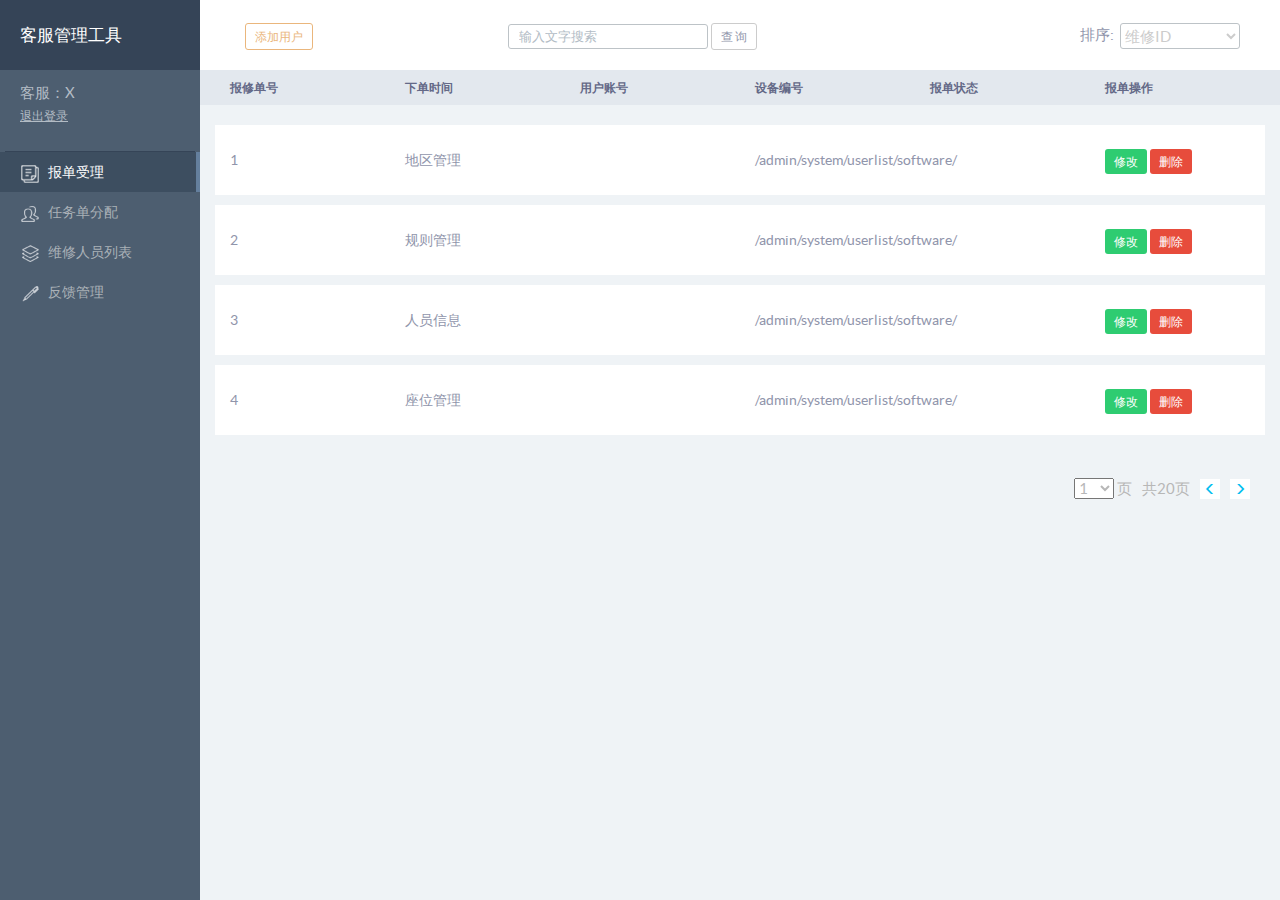
==== prototype/new/kefu/index.html @ 66bbd93c "原型设计新" ====
<!doctype html>
<html lang="ch">

    <head>
        <meta charset="utf-8">
        <meta http-equiv="X-UA-Compatible" content="IE=edge">
        <meta name="description" content="客服工具">
        <meta name="keywords" content="客服管理工具 ">
        <meta name="viewport" content="width=device-width, initial-scale=1, maximum-scale=1, user-scalable=no">
        <meta name="format-detection" content="telephone=no">
        <title>客服管理工具原型</title>
        <script src="js/jquery.min.js"></script>
        <script src="js/bootstrap.min.js"></script>
        <script>
            $(function() {
                $(".meun-item").click(function() {
                    $(".meun-item").removeClass("meun-item-active");
                    $(this).addClass("meun-item-active");
                    var itmeObj = $(".meun-item").find("img");
                    itmeObj.each(function() {
                        var items = $(this).attr("src");
                        items = items.replace("_grey.png", ".png");
                        items = items.replace(".png", "_grey.png")
                        $(this).attr("src", items);
                    });
                    var attrObj = $(this).find("img").attr("src");
                    ;
                    attrObj = attrObj.replace("_grey.png", ".png");
                    $(this).find("img").attr("src", attrObj);
                });
                $("#topAD").click(function() {
                    $("#topA").toggleClass(" glyphicon-triangle-right");
                    $("#topA").toggleClass(" glyphicon-triangle-bottom");
                });
                $("#topBD").click(function() {
                    $("#topB").toggleClass(" glyphicon-triangle-right");
                    $("#topB").toggleClass(" glyphicon-triangle-bottom");
                });
                $("#topCD").click(function() {
                    $("#topC").toggleClass(" glyphicon-triangle-right");
                    $("#topC").toggleClass(" glyphicon-triangle-bottom");
                });
                $(".toggle-btn").click(function() {
                    $("#leftMeun").toggleClass("show");
                    $("#rightContent").toggleClass("pd0px");
                })
            })
        </script>
        <!--[if lt IE 9]>
  <script src="js/html5shiv.min.js"></script>
  <script src="js/respond.min.js"></script>
<![endif]-->
        <link href="css/bootstrap.min.css" rel="stylesheet">
        <link rel="stylesheet" type="text/css" href="css/common.css" />
        <link rel="stylesheet" type="text/css" href="css/slide.css" />
        <link rel="stylesheet" type="text/css" href="css/bootstrap.min.css" />
        <link rel="stylesheet" type="text/css" href="css/flat-ui.min.css" />
        <link rel="stylesheet" type="text/css" href="css/jquery.nouislider.css">
    </head>

    <body>
        <div id="wrap">
            <!-- 左侧菜单栏目块 -->
            <div class="leftMeun" id="leftMeun">
                <div id="logoDiv">
                    <p id="logoP"><span>客服管理工具</span></p>
                </div>
                <div id="personInfor">
                    <p id="userName">客服：X</p>
                    <!-- <p><span>mail@qq.com</span> More Templates <a href="#" target="_blank" title="模板之家">模板之家</a> - Collect from <a href="http://www.cssmoban.com/" title="网页模板" target="_blank">网页模板</a></p> -->
                    <p>
                        <a>退出登录</a>
                    </p>
                </div>
                <div class="meun-item meun-item-active" href="#sour" aria-controls="sour" role="tab" data-toggle="tab"><img src="images/icon_source.png">报单受理</div>
                <div class="meun-item" href="#char" aria-controls="char" role="tab" data-toggle="tab"><img src="images/icon_chara_grey.png">任务单分配</div>
                <div class="meun-item" href="#user" aria-controls="user" role="tab" data-toggle="tab"><img src="images/icon_user_grey.png">维修人员列表</div>
                <div class="meun-item" href="#scho" aria-controls="scho" role="tab" data-toggle="tab"><img src="images/icon_change_grey.png">反馈管理</div>
                <!-- <div class="meun-title">地区管理</div>
                <div class="meun-item" href="#scho" aria-controls="scho" role="tab" data-toggle="tab"><img src="images/icon_house_grey.png">地区管理</div>
                <div class="meun-item" href="#regu" aria-controls="regu" role="tab" data-toggle="tab"><img src="images/icon_rule_grey.png">规则管理</div>
                <div class="meun-item" href="#stud" aria-controls="stud" role="tab" data-toggle="tab"><img src="images/icon_card_grey.png">人员信息</div>
                <div class="meun-item" href="#sitt" aria-controls="sitt" role="tab" data-toggle="tab"><img src="images/icon_char_grey.png">座位管理</div> -->
            </div>
            <!-- 右侧具体内容栏目 -->
            <div id="rightContent">
                <a class="toggle-btn" id="nimei">
                    <i class="glyphicon glyphicon-align-justify"></i>
                </a>
                <!-- Tab panes -->
                <div class="tab-content">
                    <!--报单受理模块 -->
                    <div role="tabpanel" class="tab-pane active" id="sour">
                        <div class="check-div form-inline">
                            <div class="col-xs-3">
                                <button class="btn btn-yellow btn-xs" data-toggle="modal" data-target="#addUser">添加用户 </button>
                            </div>
                            <div class="col-xs-4">
                                <input type="text" class="form-control input-sm" placeholder="输入文字搜索">
                                <button class="btn btn-white btn-xs ">查 询 </button>
                            </div>
                            <div class="col-lg-3 col-lg-offset-2 col-xs-4" style=" padding-right: 40px;text-align: right;">
                                <label for="paixu">排序:&nbsp;</label>
                                <select class=" form-control">
                                    <option>维修ID</option>
                                    <option>姓名</option>
                                    <option>负责区域</option>
                                    <option>联系方式</option>
                                    <option>当前状态</option>
                                </select>
                            </div>
                        </div>
                        <div class="data-div">
                            <div class="row tableHeader">
                                <div class="col-lg-2 col-md-2 col-sm-2 col-xs-2 ">
                                    报修单号
                                </div>
                                <div class="col-lg-2 col-md-2 col-sm-2 col-xs-2">
                                    下单时间
                                </div>
                                <div class="col-lg-2 col-md-2 col-sm-2 col-xs-2">
                                    用户账号
                                </div>
                                <div class="col-lg-2 col-md-2 col-sm-2 col-xs-2">
                                    设备编号
                                </div>
                                <div class="col-lg-2 col-md-2 col-sm-2 col-xs-2">
                                    报单状态
                                </div>
                                <div class="col-lg-2 col-md-2 col-sm-2 col-xs-2">
                                    报单操作
                                </div>
                            </div>
                            
                            <div class="tablebody">
                                    <div id="collapseSchool" class="collapse in" aria-expanded="true">
                                        <div class="row">
                                            <div class="col-lg-2 col-md-2 col-sm-2 col-xs-2  levl3">
                                                1
                                            </div>
                                            <div class="col-lg-4 col-md-4 col-sm-4 col-xs-4   levl3">
                                                <span></span><span>地区管理</span>
                                            </div>
                                            <div class="col-lg-4 col-md-4 col-sm-4 col-xs-4">
                                                /admin/system/userlist/software/
                                            </div>
                                            <div class="col-lg-2 col-md-2 col-sm-2 col-xs-2">
                                                <button class="btn btn-success btn-xs" data-toggle="modal" data-target="#changeSource">修改</button>
                                                <button class="btn btn-danger btn-xs" data-toggle="modal" data-target="#deleteSource">删除</button>
                                            </div>
                                        </div>
                                        <div class="row">
                                            <div class="col-lg-2 col-md-2 col-sm-2 col-xs-2 levl3">
                                                2
                                            </div>
                                            <div class="col-lg-4 col-md-4 col-sm-4 col-xs-4  levl3">
                                                <span></span><span>规则管理</span>
                                            </div>
                                            <div class="col-lg-4 col-md-4 col-sm-4 col-xs-4">
                                                /admin/system/userlist/software/
                                            </div>
                                            <div class="col-lg-2 col-md-2 col-sm-2 col-xs-2">
                                                <button class="btn btn-success btn-xs" data-toggle="modal" data-target="#changeSource">修改</button>
                                                <button class="btn btn-danger btn-xs" data-toggle="modal" data-target="#deleteSource">删除</button>
                                            </div>
                                        </div>
                                        <div class="row ">
                                            <div class="col-lg-2 col-md-2 col-sm-2 col-xs-2 levl3 ">
                                                3
                                            </div>
                                            <div class="col-lg-4 col-md-4 col-sm-4 col-xs-4 levl3">
                                                <span></span><span>人员信息</span>
                                            </div>
                                            <div class="col-lg-4 col-md-4 col-sm-4 col-xs-4">
                                                /admin/system/userlist/software/
                                            </div>
                                            <div class="col-lg-2 col-md-2 col-sm-2 col-xs-2">
                                                <button class="btn btn-success btn-xs" data-toggle="modal" data-target="#changeSource">修改</button>
                                                <button class="btn btn-danger btn-xs" data-toggle="modal" data-target="#deleteSource">删除</button>
                                            </div>
                                        </div>
                                        <div class="row">
                                            <div class="col-lg-2 col-md-2 col-sm-2 col-xs-2   levl3">
                                                4
                                            </div>
                                            <div class="col-lg-4 col-md-4 col-sm-4 col-xs-4  levl3">
                                                <span></span><span>座位管理</span>
                                            </div>
                                            <div class="col-lg-4 col-md-4 col-sm-4 col-xs-4">
                                                /admin/system/userlist/software/
                                            </div>
                                            <div class="col-lg-2 col-md-2 col-sm-2 col-xs-2 ">
                                                <button class="btn btn-success btn-xs" data-toggle="modal" data-target="#changeSource">修改</button>
                                                <button class="btn btn-danger btn-xs" data-toggle="modal" data-target="#deleteSource">删除</button>
                                            </div>
                                        </div>
                                    </div>
                            </div>
                        </div>
                        <!--页码块-->
                        <footer class="footer">
                            <ul class="pagination">
                                <li>
                                    <select>
                                        <option>1</option>
                                        <option>2</option>
                                        <option>3</option>
                                        <option>4</option>
                                        <option>5</option>
                                        <option>6</option>
                                        <option>7</option>
                                        <option>8</option>
                                        <option>9</option>
                                        <option>10</option>
                                    </select>
                                    页
                                </li>
                                <li class="gray">
                                    共20页
                                </li>
                                <li>
                                    <i class="glyphicon glyphicon-menu-left">
                                    </i>
                                </li>
                                <li>
                                    <i class="glyphicon glyphicon-menu-right">
                                    </i>
                                </li>
                            </ul>
                        </footer>
                        <!--弹出窗口 添加资源-->
                        <div class="modal fade" id="addSource" role="dialog" aria-labelledby="gridSystemModalLabel">
                            <div class="modal-dialog" role="document">
                                <div class="modal-content">
                                    <div class="modal-header">
                                        <button type="button" class="close" data-dismiss="modal" aria-label="Close"><span aria-hidden="true">&times;</span></button>
                                        <h4 class="modal-title" id="gridSystemModalLabel">添加资源</h4>
                                    </div>
                                    <div class="modal-body">
                                        <div class="container-fluid">
                                            <form class="form-horizontal">
                                                <div class="form-group ">
                                                    <label for="sName" class="col-xs-3 control-label">名称：</label>
                                                    <div class="col-xs-8 ">
                                                        <input type="email" class="form-control input-sm duiqi" id="sName" placeholder="">
                                                    </div>
                                                </div>
                                                <div class="form-group">
                                                    <label for="sLink" class="col-xs-3 control-label">链接：</label>
                                                    <div class="col-xs-8 ">
                                                        <input type="" class="form-control input-sm duiqi" id="sLink" placeholder="">
                                                    </div>
                                                </div>
                                                <div class="form-group">
                                                    <label for="sOrd" class="col-xs-3 control-label">排序：</label>
                                                    <div class="col-xs-8">
                                                        <input type="" class="form-control input-sm duiqi" id="sOrd" placeholder="">
                                                    </div>
                                                </div>
                                                <div class="form-group">
                                                    <label for="sKnot" class="col-xs-3 control-label">父节点：</label>
                                                    <div class="col-xs-8">
                                                        <input type="" class="form-control input-sm duiqi" id="sKnot" placeholder="">
                                                    </div>
                                                </div>
                                                <div class="form-group">
                                                    <label for="exampleInput1" class="col-xs-3 control-label">资源类型：</label>
                                                    <div class="col-xs-8">
                                                        <label class="control-label" for="anniu">
                                                            <input type="radio" name="leixing" id="anniu">菜单</label> &nbsp;&nbsp;&nbsp;&nbsp;&nbsp;&nbsp;&nbsp;&nbsp;
                                                        <label class="control-label" for="meun">
                                                            <input type="radio" name="leixing" id="meun"> 按钮</label>
                                                    </div>
                                                </div>
                                            </form>
                                        </div>
                                    </div>
                                    <div class="modal-footer">
                                        <button type="button" class="btn btn-xs btn-xs btn-white" data-dismiss="modal">取 消</button>
                                        <button type="button" class="btn btn-xs btn-xs btn-green">保 存</button>
                                    </div>
                                </div>
                                <!-- /.modal-content -->
                            </div>
                            <!-- /.modal-dialog -->
                        </div>
                        <!-- /.modal -->

                        <!--修改资源弹出窗口-->
                        <div class="modal fade" id="changeSource" role="dialog" aria-labelledby="gridSystemModalLabel">
                            <div class="modal-dialog" role="document">
                                <div class="modal-content">
                                    <div class="modal-header">
                                        <button type="button" class="close" data-dismiss="modal" aria-label="Close"><span aria-hidden="true">&times;</span></button>
                                        <h4 class="modal-title" id="gridSystemModalLabel">修改资源</h4>
                                    </div>
                                    <div class="modal-body">
                                        <div class="container-fluid">
                                            <form class="form-horizontal">
                                                <div class="form-group ">
                                                    <label for="sName" class="col-xs-3 control-label">名称：</label>
                                                    <div class="col-xs-8 ">
                                                        <input type="email" class="form-control input-sm duiqi" id="sName" placeholder="">
                                                    </div>
                                                </div>
                                                <div class="form-group">
                                                    <label for="sLink" class="col-xs-3 control-label">链接：</label>
                                                    <div class="col-xs-8 ">
                                                        <input type="" class="form-control input-sm duiqi" id="sLink" placeholder="">
                                                    </div>
                                                </div>
                                                <div class="form-group">
                                                    <label for="sOrd" class="col-xs-3 control-label">排序：</label>
                                                    <div class="col-xs-8">
                                                        <input type="" class="form-control input-sm duiqi" id="sOrd" placeholder="">
                                                    </div>
                                                </div>
                                                <div class="form-group">
                                                    <label for="sKnot" class="col-xs-3 control-label">父节点：</label>
                                                    <div class="col-xs-8">
                                                        <input type="" class="form-control input-sm duiqi" id="sKnot" placeholder="">
                                                    </div>
                                                </div>
                                                <div class="form-group">
                                                    <label for="exampleInput1" class="col-xs-3 control-label">资源类型：</label>
                                                    <div class="col-xs-8">
                                                        <label class="control-label" for="anniu">
                                                            <input type="radio" name="leixing" id="anniu">菜单</label> &nbsp;&nbsp;&nbsp;&nbsp;&nbsp;&nbsp;&nbsp;&nbsp;
                                                        <label class="control-label" for="meun">
                                                            <input type="radio" name="leixing" id="meun"> 按钮</label>
                                                    </div>
                                                </div>
                                            </form>
                                        </div>
                                    </div>
                                    <div class="modal-footer">
                                        <button type="button" class="btn btn-xs btn-white" data-dismiss="modal">取 消</button>
                                        <button type="button" class="btn btn-xs btn-green">保 存</button>
                                    </div>
                                </div>
                                <!-- /.modal-content -->
                            </div>
                            <!-- /.modal-dialog -->
                        </div>
                        <!-- /.modal -->
                        <!--弹出删除资源警告窗口-->
                        <div class="modal fade" id="deleteSource" role="dialog" aria-labelledby="gridSystemModalLabel">
                            <div class="modal-dialog" role="document">
                                <div class="modal-content">
                                    <div class="modal-header">
                                        <button type="button" class="close" data-dismiss="modal" aria-label="Close"><span aria-hidden="true">&times;</span></button>
                                        <h4 class="modal-title" id="gridSystemModalLabel">提示</h4>
                                    </div>
                                    <div class="modal-body">
                                        <div class="container-fluid">
                                            确定要删除该资源？删除后不可恢复！
                                        </div>
                                    </div>
                                    <div class="modal-footer">
                                        <button type="button" class="btn btn-xs btn-white" data-dismiss="modal">取 消</button>
                                        <button type="button" class="btn btn-xs btn-danger">保 存</button>
                                    </div>
                                </div>
                                <!-- /.modal-content -->
                            </div>
                            <!-- /.modal-dialog -->
                        </div>
                        <!-- /.modal -->
                    </div>

                    <!--任务单分配模块 -->
                    <div role="tabpanel" class="tab-pane" id="char">

                        <div class="check-div form-inline">
                            <div class="col-xs-3">
                                <button class="btn btn-yellow btn-xs" data-toggle="modal" data-target="#addUser">添加用户 </button>
                            </div>
                            <div class="col-xs-4">
                                <input type="text" class="form-control input-sm" placeholder="输入文字搜索">
                                <button class="btn btn-white btn-xs ">查 询 </button>
                            </div>
                            <div class="col-lg-3 col-lg-offset-2 col-xs-4" style=" padding-right: 40px;text-align: right;">
                                <label for="paixu">排序:&nbsp;</label>
                                <select class=" form-control">
                                    <option>维修ID</option>
                                    <option>姓名</option>
                                    <option>负责区域</option>
                                    <option>联系方式</option>
                                    <option>当前状态</option>
                                </select>
                            </div>
                        </div>
                        <div class="data-div">
                            <div class="row tableHeader">
                                <div class="col-lg-2 col-md-2 col-sm-2 col-xs-2 ">
                                    任务单号
                                </div>
                                <div class="col-lg-2 col-md-2 col-sm-2 col-xs-2">
                                    保修单号
                                </div>
                                <div class="col-lg-2 col-md-2 col-sm-2 col-xs-2">
                                    生成时间
                                </div>
                                <div class="col-lg-2 col-md-2 col-sm-2 col-xs-2">
                                    维修人员
                                </div>
                                <div class="col-lg-2 col-md-2 col-sm-2 col-xs-2">
                                    任务单状态
                                </div>
                                <div class="col-lg-2 col-md-2 col-sm-2 col-xs-2">
                                    操作
                                </div>
                            </div>
                            <div class="tablebody">
                                <div class="row">
                                    <div class="col-xs-2 ">
                                        1
                                    </div>
                                    <div class="col-xs-4">
                                        </span><span>管理员</span>
                                    </div>
                                    <div class="col-xs-4">
                                        管理员具有超年权限
                                    </div>
                                    <div class="col-xs-2">
                                        <button class="btn btn-success btn-xs" data-toggle="modal" data-target="#changeChar">修改</button>
                                        <button class="btn btn-danger btn-xs" data-toggle="modal" data-target="#deleteChar">删除</button>
                                    </div>
                                </div>
                                <div class="row">
                                    <div class="col-xs-2 ">
                                        2
                                    </div>
                                    <div class="col-xs-4">
                                        <span>游客</span>
                                    </div>
                                    <div class="col-xs-4">
                                        可以查看信息
                                    </div>
                                    <div class="col-xs-2">
                                        <button class="btn btn-success btn-xs">修改</button>
                                        <button class="btn btn-danger btn-xs">删除</button>
                                    </div>
                                </div>
                    </div>
                    

                
                
                </div>
                <!--页码块-->
                <footer class="footer">
                    <ul class="pagination">
                        <li>
                            <select>
                                <option>1</option>
                                <option>2</option>
                                <option>3</option>
                                <option>4</option>
                                <option>5</option>
                                <option>6</option>
                                <option>7</option>
                                <option>8</option>
                                <option>9</option>
                                <option>10</option>
                            </select>
                            页
                        </li>
                        <li class="gray">
                            共20页
                        </li>
                        <li>
                            <i class="glyphicon glyphicon-menu-left">
                            </i>
                        </li>
                        <li>
                            <i class="glyphicon glyphicon-menu-right">
                            </i>
                        </li>
                    </ul>
                </footer>
                <!--增加权限弹出窗口-->
                <div class="modal fade" id="addChar" role="dialog" aria-labelledby="gridSystemModalLabel">
                    <div class="modal-dialog" role="document">
                        <div class="modal-content">
                            <div class="modal-header">
                                <button type="button" class="close" data-dismiss="modal" aria-label="Close"><span aria-hidden="true">&times;</span></button>
                                <h4 class="modal-title" id="gridSystemModalLabel">添加权限</h4>
                            </div>
                            <div class="modal-body">
                                <div class="container-fluid">
                                    <form class="form-horizontal">
                                        <div class="form-group ">
                                            <label for="sName" class="col-xs-3 control-label">权限名：</label>
                                            <div class="col-xs-6 ">
                                                <input type="email" class="form-control input-sm duiqi" id="sName" placeholder="">
                                            </div>
                                        </div>
                                        <div class="form-group">
                                            <label for="sLink" class="col-xs-3 control-label">描述：</label>
                                            <div class="col-xs-6 ">
                                                <textarea class="form-control input-sm duiqi"></textarea>
                                            </div>
                                        </div>
                                        <div class="form-group">
                                            <label for="sOrd" class="col-xs-3 control-label">系统资源：</label>
                                            <div class="col-xs-6">
                                                <input type="" class="form-control input-sm duiqi" id="sOrd" placeholder="">
                                            </div>
                                        </div>

                                    </form>
                                </div>
                            </div>
                            <div class="modal-footer">
                                <button type="button" class="btn btn-xs btn-white" data-dismiss="modal">取 消</button>
                                <button type="button" class="btn btn-xs btn-green">保 存</button>
                            </div>
                        </div>
                        <!-- /.modal-content -->
                    </div>
                    <!-- /.modal-dialog -->
                </div>
                <!-- /.modal -->

                <!--修改权限弹出窗口-->
                <div class="modal fade" id="changeChar" role="dialog" aria-labelledby="gridSystemModalLabel">
                    <div class="modal-dialog" role="document">
                        <div class="modal-content">
                            <div class="modal-header">
                                <button type="button" class="close" data-dismiss="modal" aria-label="Close"><span aria-hidden="true">&times;</span></button>
                                <h4 class="modal-title" id="gridSystemModalLabel">修改权限</h4>
                            </div>
                            <div class="modal-body">
                                <div class="container-fluid">
                                    <form class="form-horizontal">
                                        <div class="form-group ">
                                            <label for="sName" class="col-xs-3 control-label">权限名：</label>
                                            <div class="col-xs-6 ">
                                                <input type="email" class="form-control input-sm duiqi" id="sName" placeholder="">
                                            </div>
                                        </div>
                                        <div class="form-group">
                                            <label for="sLink" class="col-xs-3 control-label">描述：</label>
                                            <div class="col-xs-6 ">
                                                <textarea class="form-control input-sm duiqi"></textarea>
                                            </div>
                                        </div>
                                        <div class="form-group">
                                            <label for="sOrd" class="col-xs-3 control-label">系统资源：</label>
                                            <div class="col-xs-6">
                                                <input type="" class="form-control input-sm duiqi" id="sOrd" placeholder="">
                                            </div>
                                        </div>

                                    </form>
                                </div>
                            </div>
                            <div class="modal-footer">
                                <button type="button" class="btn btn-xs btn-white" data-dismiss="modal">取 消</button>
                                <button type="button" class="btn btn-xs btn-green">保 存</button>
                            </div>
                        </div>
                        <!-- /.modal-content -->
                    </div>
                    <!-- /.modal-dialog -->
                </div>
                <!-- /.modal -->

                <!--弹出删除权限警告窗口-->
                <div class="modal fade" id="deleteChar" role="dialog" aria-labelledby="gridSystemModalLabel">
                    <div class="modal-dialog" role="document">
                        <div class="modal-content">
                            <div class="modal-header">
                                <button type="button" class="close" data-dismiss="modal" aria-label="Close"><span aria-hidden="true">&times;</span></button>
                                <h4 class="modal-title" id="gridSystemModalLabel">提示</h4>
                            </div>
                            <div class="modal-body">
                                <div class="container-fluid">
                                    确定要删除该权限？删除后不可恢复！
                                </div>
                            </div>
                            <div class="modal-footer">
                                <button type="button" class="btn btn-xs btn-white" data-dismiss="modal">取 消</button>
                                <button type="button" class="btn btn-xs btn-danger">保 存</button>
                            </div>
                        </div>
                        <!-- /.modal-content -->
                    </div>
                    <!-- /.modal-dialog -->
                </div>
                <!-- /.modal -->

                    </div>

                    <!--维修人员列表模块-->
                    <div role="tabpanel" class="tab-pane" id="user">
                        <div class="check-div form-inline">
                            <div class="col-xs-3">
                                <button class="btn btn-yellow btn-xs" data-toggle="modal" data-target="#addUser">添加用户 </button>
                            </div>
                            <div class="col-xs-4">
                                <input type="text" class="form-control input-sm" placeholder="输入文字搜索">
                                <button class="btn btn-white btn-xs ">查 询 </button>
                            </div>
                            <div class="col-lg-3 col-lg-offset-2 col-xs-4" style=" padding-right: 40px;text-align: right;">
                                <label for="paixu">排序:&nbsp;</label>
                                <select class=" form-control">
                                    <option>维修ID</option>
                                    <option>姓名</option>
                                    <option>负责区域</option>
                                    <option>联系方式</option>
                                    <option>当前状态</option>
                                </select>
                            </div>
                        </div>
                        <div class="data-div">
                            <div class="row tableHeader">
                                <div class="col-lg-2 col-md-2 col-sm-2 col-xs-2 ">
                                    维修人员ID
                                </div>
                                <div class="col-lg-2 col-md-2 col-sm-2 col-xs-2">
                                    姓名
                                </div>
                                <div class="col-lg-2 col-md-2 col-sm-2 col-xs-2">
                                    负责区域
                                </div>
                                <div class="col-lg-2 col-md-2 col-sm-2 col-xs-2">
                                    联系方式
                                </div>
                                <div class="col-lg-2 col-md-2 col-sm-2 col-xs-2">
                                    当前状态
                                </div>
                                <div class="col-lg-2 col-md-2 col-sm-2 col-xs-2">
                                    操作
                                </div>
                            </div>
                            <div class="tablebody">

                                <div class="row">
                                    <div class="col-xs-2 ">
                                        goodmoning
                                    </div>
                                    <div class="col-xs-2">
                                        国际关系地区
                                    </div>
                                    <div class="col-xs-2">
                                        李豆豆
                                    </div>
                                    <div class="col-xs-2">
                                        13688889999
                                    </div>
                                    <div class="col-xs-2">
                                        状态
                                    </div>
                                    <div class="col-xs-2">
                                        <button class="btn btn-success btn-xs" data-toggle="modal" data-target="#reviseUser">修改</button>
                                        <button class="btn btn-danger btn-xs" data-toggle="modal" data-target="#deleteUser">删除</button>
                                    </div>
                                </div>

                            </div>

                        </div>
                        <!--页码块-->
                        <footer class="footer">
                            <ul class="pagination">
                                <li>
                                    <select>
                                        <option>1</option>
                                        <option>2</option>
                                        <option>3</option>
                                        <option>4</option>
                                        <option>5</option>
                                        <option>6</option>
                                        <option>7</option>
                                        <option>8</option>
                                        <option>9</option>
                                        <option>10</option>
                                    </select>
                                    页
                                </li>
                                <li class="gray">
                                    共20页
                                </li>
                                <li>
                                    <i class="glyphicon glyphicon-menu-left">
                                    </i>
                                </li>
                                <li>
                                    <i class="glyphicon glyphicon-menu-right">
                                    </i>
                                </li>
                            </ul>
                        </footer>

                        <!--弹出添加用户窗口-->
                        <div class="modal fade" id="addUser" role="dialog" aria-labelledby="gridSystemModalLabel">
                            <div class="modal-dialog" role="document">
                                <div class="modal-content">
                                    <div class="modal-header">
                                        <button type="button" class="close" data-dismiss="modal" aria-label="Close"><span aria-hidden="true">&times;</span></button>
                                        <h4 class="modal-title" id="gridSystemModalLabel">添加用户</h4>
                                    </div>
                                    <div class="modal-body">
                                        <div class="container-fluid">
                                            <form class="form-horizontal">
                                                <div class="form-group ">
                                                    <label for="sName" class="col-xs-3 control-label">用户名：</label>
                                                    <div class="col-xs-8 ">
                                                        <input type="email" class="form-control input-sm duiqi" id="sName" placeholder="">
                                                    </div>
                                                </div>
                                                <div class="form-group">
                                                    <label for="sLink" class="col-xs-3 control-label">真实姓名：</label>
                                                    <div class="col-xs-8 ">
                                                        <input type="" class="form-control input-sm duiqi" id="sLink" placeholder="">
                                                    </div>
                                                </div>
                                                <div class="form-group">
                                                    <label for="sOrd" class="col-xs-3 control-label">电子邮箱：</label>
                                                    <div class="col-xs-8">
                                                        <input type="" class="form-control input-sm duiqi" id="sOrd" placeholder="">
                                                    </div>
                                                </div>
                                                <div class="form-group">
                                                    <label for="sKnot" class="col-xs-3 control-label">电话：</label>
                                                    <div class="col-xs-8">
                                                        <input type="" class="form-control input-sm duiqi" id="sKnot" placeholder="">
                                                    </div>
                                                </div>
                                                <div class="form-group">
                                                    <label for="sKnot" class="col-xs-3 control-label">地区：</label>
                                                    <div class="col-xs-8">
                                                        <select class=" form-control select-duiqi">
                                                            <option value="">国际关系地区</option>
                                                            <option value="">北京大学</option>
                                                            <option value="">天津大学</option>
                                                        </select>
                                                    </div>
                                                </div>
                                                <div class="form-group">
                                                    <label for="sKnot" class="col-xs-3 control-label">权限：</label>
                                                    <div class="col-xs-8">
                                                        <select class=" form-control select-duiqi">
                                                            <option value="">管理员</option>
                                                            <option value="">普通用户</option>
                                                            <option value="">游客</option>
                                                        </select>
                                                    </div>
                                                </div>
                                                <div class="form-group">
                                                    <label for="situation" class="col-xs-3 control-label">状态：</label>
                                                    <div class="col-xs-8">
                                                        <label class="control-label" for="anniu">
                                                            <input type="radio" name="situation" id="normal">正常</label> &nbsp;&nbsp;&nbsp;&nbsp;&nbsp;&nbsp;&nbsp;&nbsp;
                                                        <label class="control-label" for="meun">
                                                            <input type="radio" name="situation" id="forbid"> 禁用</label>
                                                    </div>
                                                </div>
                                            </form>
                                        </div>
                                    </div>
                                    <div class="modal-footer">
                                        <button type="button" class="btn btn-xs btn-white" data-dismiss="modal">取 消</button>
                                        <button type="button" class="btn btn-xs btn-green">保 存</button>
                                    </div>
                                </div>
                                <!-- /.modal-content -->
                            </div>
                            <!-- /.modal-dialog -->
                        </div>
                        <!-- /.modal -->

                        <!--弹出修改用户窗口-->
                        <div class="modal fade" id="reviseUser" role="dialog" aria-labelledby="gridSystemModalLabel">
                            <div class="modal-dialog" role="document">
                                <div class="modal-content">
                                    <div class="modal-header">
                                        <button type="button" class="close" data-dismiss="modal" aria-label="Close"><span aria-hidden="true">&times;</span></button>
                                        <h4 class="modal-title" id="gridSystemModalLabel">修改用户</h4>
                                    </div>
                                    <div class="modal-body">
                                        <div class="container-fluid">
                                            <form class="form-horizontal">
                                                <div class="form-group ">
                                                    <label for="sName" class="col-xs-3 control-label">用户名：</label>
                                                    <div class="col-xs-8 ">
                                                        <input type="email" class="form-control input-sm duiqi" id="sName" placeholder="">
                                                    </div>
                                                </div>
                                                <div class="form-group">
                                                    <label for="sLink" class="col-xs-3 control-label">真实姓名：</label>
                                                    <div class="col-xs-8 ">
                                                        <input type="" class="form-control input-sm duiqi" id="sLink" placeholder="">
                                                    </div>
                                                </div>
                                                <div class="form-group">
                                                    <label for="sOrd" class="col-xs-3 control-label">电子邮箱：</label>
                                                    <div class="col-xs-8">
                                                        <input type="" class="form-control input-sm duiqi" id="sOrd" placeholder="">
                                                    </div>
                                                </div>
                                                <div class="form-group">
                                                    <label for="sKnot" class="col-xs-3 control-label">电话：</label>
                                                    <div class="col-xs-8">
                                                        <input type="" class="form-control input-sm duiqi" id="sKnot" placeholder="">
                                                    </div>
                                                </div>
                                                <div class="form-group">
                                                    <label for="sKnot" class="col-xs-3 control-label">地区：</label>
                                                    <div class="col-xs-8">
                                                        <input type="" class="form-control input-sm duiqi" id="sKnot" placeholder="">
                                                    </div>
                                                </div>
                                                <div class="form-group">
                                                    <label for="sKnot" class="col-xs-3 control-label">权限：</label>
                                                    <div class="col-xs-8">
                                                        <input type="" class="form-control input-sm duiqi" id="sKnot" placeholder="">
                                                    </div>
                                                </div>
                                                <div class="form-group">
                                                    <label for="situation" class="col-xs-3 control-label">状态：</label>
                                                    <div class="col-xs-8">
                                                        <label class="control-label" for="anniu">
                                                            <input type="radio" name="situation" id="normal">正常</label> &nbsp;&nbsp;&nbsp;&nbsp;&nbsp;&nbsp;&nbsp;&nbsp;
                                                        <label class="control-label" for="meun">
                                                            <input type="radio" name="situation" id="forbid"> 禁用</label>
                                                    </div>
                                                </div>
                                            </form>
                                        </div>
                                    </div>
                                    <div class="modal-footer">
                                        <button type="button" class="btn btn-xs btn-white" data-dismiss="modal">取 消</button>
                                        <button type="button" class="btn btn-xs btn-green">保 存</button>
                                    </div>
                                </div>
                                <!-- /.modal-content -->
                            </div>
                            <!-- /.modal-dialog -->
                        </div>
                        <!-- /.modal -->

                        <!--弹出删除用户警告窗口-->
                        <div class="modal fade" id="deleteUser" role="dialog" aria-labelledby="gridSystemModalLabel">
                            <div class="modal-dialog" role="document">
                                <div class="modal-content">
                                    <div class="modal-header">
                                        <button type="button" class="close" data-dismiss="modal" aria-label="Close"><span aria-hidden="true">&times;</span></button>
                                        <h4 class="modal-title" id="gridSystemModalLabel">提示</h4>
                                    </div>
                                    <div class="modal-body">
                                        <div class="container-fluid">
                                            确定要删除该用户？删除后不可恢复！
                                        </div>
                                    </div>
                                    <div class="modal-footer">
                                        <button type="button" class="btn btn-xs btn-white" data-dismiss="modal">取 消</button>
                                        <button type="button" class="btn  btn-xs btn-danger">保 存</button>
                                    </div>
                                </div>
                                <!-- /.modal-content -->
                            </div>
                            <!-- /.modal-dialog -->
                        </div>
                        <!-- /.modal -->

                    </div>

                    <!--用户反馈模块-->
                    <div role="tabpanel" class="tab-pane" id="scho">

                        <div class="check-div form-inline">
                            <div class="col-xs-3">
                                <button class="btn btn-yellow btn-xs" data-toggle="modal" data-target="#addSchool">添加地区 </button>
                            </div>
                            <div class="col-lg-4 col-xs-5">
                                <input type="text" class=" form-control input-sm " placeholder="输入文字搜索">
                                <button class="btn btn-white btn-xs ">查 询 </button>
                            </div>
                            <div class="col-lg-3 col-lg-offset-1 col-xs-3" style="padding-right: 40px;text-align: right;float: right;">
                                <label for="paixu">排序:&nbsp;</label>
                                <select class="form-control">
                                    <option>地区</option>
                                    <option>排名</option>
                                </select>
                            </div>
                        </div>
                        <div class="data-div">
                            <div class="row tableHeader">
                                <div class="col-lg-2 col-md-2 col-sm-2 col-xs-2 ">
                                    反馈单号
                                </div>
                                <div class="col-lg-2 col-md-2 col-sm-2 col-xs-2">
                                    创建时间
                                </div>
                                <div class="col-lg-2 col-md-2 col-sm-2 col-xs-2">
                                    反馈用户
                                </div>
                                <div class="col-lg-2 col-md-2 col-sm-2 col-xs-2">
                                    完工/维修单号
                                </div>
                                <div class="col-lg-2 col-md-2 col-sm-2 col-xs-2">
                                    反馈状态
                                </div>
                                <div class="col-lg-2 col-md-2 col-sm-2 col-xs-2">
                                    操作
                                </div>
                            </div>
                            <div class="tablebody">

                                <div class="row">
                                    <div class="col-xs-2 ">
                                        1
                                    </div>
                                    <div class="col-xs-2">
                                        国际关系地区
                                    </div>
                                    <div class="col-xs-2">
                                        45.0
                                    </div>
                                    <div class="col-xs-2">
                                        95.90
                                    </div>
                                    <div class="col-xs-2">
                                        <a class="linkCcc">查看</a>
                                    </div>
                                    <div class="col-xs-2">
                                        <button class="btn btn-success btn-xs" data-toggle="modal" data-target="#reviseSchool">修改</button>
                                        <button class="btn btn-danger btn-xs" data-toggle="modal" data-target="#deleteSchool">删除</button>
                                    </div>
                                </div>

                            </div>

                        </div>
                        <!--页码块-->
                        <footer class="footer">
                            <ul class="pagination">
                                <li>
                                    <select>
                                        <option>1</option>
                                        <option>2</option>
                                        <option>3</option>
                                        <option>4</option>
                                        <option>5</option>
                                        <option>6</option>
                                        <option>7</option>
                                        <option>8</option>
                                        <option>9</option>
                                        <option>10</option>
                                    </select>
                                    页
                                </li>
                                <li class="gray">
                                    共20页
                                </li>
                                <li>
                                    <i class="glyphicon glyphicon-menu-left">
                                    </i>
                                </li>
                                <li>
                                    <i class="glyphicon glyphicon-menu-right">
                                    </i>
                                </li>
                            </ul>
                        </footer>

                        <!--弹出添加用户窗口-->
                        <div class="modal fade" id="addSchool" role="dialog" aria-labelledby="gridSystemModalLabel">
                            <div class="modal-dialog" role="document">
                                <div class="modal-content">
                                    <div class="modal-header">
                                        <button type="button" class="close" data-dismiss="modal" aria-label="Close"><span aria-hidden="true">&times;</span></button>
                                        <h4 class="modal-title" id="gridSystemModalLabel">添加地区</h4>
                                    </div>
                                    <div class="modal-body">
                                        <div class="container-fluid">
                                            <form class="form-horizontal">
                                                <div class="form-group ">
                                                    <label for="sName" class="col-xs-3 control-label">地区名称：</label>
                                                    <div class="col-xs-8 ">
                                                        <input type="email" class="form-control input-sm duiqi" id="sName" placeholder="">
                                                    </div>
                                                </div>
                                                <div class="form-group ">
                                                    <label for="sName" class="col-xs-3 control-label">经度：</label>
                                                    <div class="col-xs-8 ">
                                                        <input type="email" class="form-control input-sm duiqi" id="sName" placeholder="">
                                                    </div>
                                                </div>
                                                <div class="form-group">
                                                    <label for="sLink" class="col-xs-3 control-label">纬度：</label>
                                                    <div class="col-xs-8 ">
                                                        <input type="" class="form-control input-sm duiqi" id="sLink" placeholder="">
                                                    </div>
                                                </div>
                                                <div class="form-group">
                                                    <label for="sOrd" class="col-xs-3 control-label">简称：</label>
                                                    <div class="col-xs-8">
                                                        <input type="" class="form-control input-sm duiqi" id="sOrd" placeholder="">
                                                    </div>
                                                </div>
                                            </form>
                                        </div>
                                    </div>
                                    <div class="modal-footer">
                                        <button type="button" class="btn btn-xs btn-white" data-dismiss="modal">取 消</button>
                                        <button type="button" class="btn btn-xs btn-green">保 存</button>
                                    </div>
                                </div>
                                <!-- /.modal-content -->
                            </div>
                            <!-- /.modal-dialog -->
                        </div>
                        <!-- /.modal -->

                        <!--弹出修改用户窗口-->
                        <div class="modal fade" id="reviseSchool" role="dialog" aria-labelledby="gridSystemModalLabel">
                            <div class="modal-dialog" role="document">
                                <div class="modal-content">
                                    <div class="modal-header">
                                        <button type="button" class="close" data-dismiss="modal" aria-label="Close"><span aria-hidden="true">&times;</span></button>
                                        <h4 class="modal-title" id="gridSystemModalLabel">修改地区</h4>
                                    </div>
                                    <div class="modal-body">
                                        <div class="container-fluid">
                                            <form class="form-horizontal">
                                                <div class="form-group ">
                                                    <label for="sName" class="col-xs-3 control-label">地区名称：</label>
                                                    <div class="col-xs-8 ">
                                                        <input type="email" class="form-control input-sm duiqi" id="sName" placeholder="">
                                                    </div>
                                                </div>
                                                <div class="form-group ">
                                                    <label for="sName" class="col-xs-3 control-label">经度：</label>
                                                    <div class="col-xs-8 ">
                                                        <input type="email" class="form-control input-sm duiqi" id="sName" placeholder="">
                                                    </div>
                                                </div>
                                                <div class="form-group">
                                                    <label for="sLink" class="col-xs-3 control-label">纬度：</label>
                                                    <div class="col-xs-8 ">
                                                        <input type="" class="form-control input-sm duiqi" id="sLink" placeholder="">
                                                    </div>
                                                </div>
                                                <div class="form-group">
                                                    <label for="sOrd" class="col-xs-3 control-label">简称：</label>
                                                    <div class="col-xs-8">
                                                        <input type="" class="form-control input-sm duiqi" id="sOrd" placeholder="">
                                                    </div>
                                                </div>
                                            </form>
                                        </div>
                                    </div>
                                    <div class="modal-footer">
                                        <button type="button" class="btn btn-xs btn-white" data-dismiss="modal">取 消</button>
                                        <button type="button" class="btn btn-xs btn-green">保 存</button>
                                    </div>
                                </div>
                                <!-- /.modal-content -->
                            </div>
                            <!-- /.modal-dialog -->
                        </div>
                        <!-- /.modal -->

                        <!--弹出删除用户警告窗口-->
                        <div class="modal fade" id="deleteSchool" role="dialog" aria-labelledby="gridSystemModalLabel">
                            <div class="modal-dialog" role="document">
                                <div class="modal-content">
                                    <div class="modal-header">
                                        <button type="button" class="close" data-dismiss="modal" aria-label="Close"><span aria-hidden="true">&times;</span></button>
                                        <h4 class="modal-title" id="gridSystemModalLabel">提示</h4>
                                    </div>
                                    <div class="modal-body">
                                        <div class="container-fluid">
                                            确定要删除该地区？删除后不可恢复！
                                        </div>
                                    </div>
                                    <div class="modal-footer">
                                        <button type="button" class="btn btn-xs btn-white" data-dismiss="modal">取 消</button>
                                        <button type="button" class="btn btn-xs btn-danger">保 存</button>
                                    </div>
                                </div>
                                <!-- /.modal-content -->
                            </div>
                            <!-- /.modal-dialog -->
                        </div>
                        <!-- /.modal -->

                    </div>

                    <!-- 修改密码模块 -->
                    <div role="tabpanel" class="tab-pane" id="chan">
                        <div class="check-div">
                            原始密码为12312313
                        </div>
                        <div style="padding: 50px 0;margin-top: 50px;background-color: #fff; text-align: right;width: 420px;margin: 50px auto;">
                            <form class="form-horizontal">
                                <div class="form-group">
                                    <label for="sKnot" class="col-xs-4 control-label">原密码：</label>
                                    <div class="col-xs-5">
                                        <input type="" class="form-control input-sm duiqi" id="sKnot" placeholder="" style="margin-top: 7px;">
                                    </div>
                                </div>
                                <div class="form-group">
                                    <label for="sKnot" class="col-xs-4 control-label">新密码：</label>
                                    <div class="col-xs-5">
                                        <input type="" class="form-control input-sm duiqi" id="sKnot" placeholder="" style="margin-top: 7px;">
                                    </div>
                                </div>
                                <div class="form-group">
                                    <label for="sKnot" class="col-xs-4 control-label">重复密码：</label>
                                    <div class="col-xs-5">
                                        <input type="" class="form-control input-sm duiqi" id="sKnot" placeholder="" style="margin-top: 7px;">
                                    </div>
                                </div>
                                <div class="form-group text-right">
                                    <div class="col-xs-offset-4 col-xs-5" style="margin-left: 169px;">
                                        <button type="reset" class="btn btn-xs btn-white">取 消</button>
                                        <button type="submit" class="btn btn-xs btn-green">保存</button>
                                    </div>
                                </div>
                            </form>
                        </div>

                    </div>

                    <!--规则管理模块-->
                    <div role="tabpanel" class="tab-pane" id="regu" style="padding-top: 50px;">
                        <div class="data-div">
                            <div class="tablebody col-lg-10 col-lg-offset-1">
                                <div class="row">
                                    <div class="col-xs-3" style="padding-right: 0;">签到超时时间</div>
                                    <div class="col-xs-7 expand-col">
                                        <div class="slider-minmax1">
                                        </div>
                                        <div class="row top100">
                                            <span class="left">0</span>
                                            <span class="right">30</span>
                                        </div>
                                    </div>
                                    <div class="col-xs-2">
                                        <button class="btn btn-xs btn-white">默认值</button>
                                    </div>
                                </div>
                                <div class="row">
                                    <div class="col-xs-3" style="padding-right: 0;">抢座超时时间</div>
                                    <div class="col-xs-7 expand-col">
                                        <div class="slider-minmax2">
                                        </div>
                                        <div class="row top100">
                                            <span class="left">0</span>
                                            <span class="right">15</span>
                                        </div>
                                    </div>
                                    <div class="col-xs-2">
                                        <button class="btn btn-xs btn-white">默认值</button>
                                    </div>
                                </div>

                                <div class="row">
                                    <div class="col-xs-3" style="padding-right: 0;">临时离开超时时间</div>
                                    <div class="col-xs-7 expand-col">
                                        <div class="slider-minmax3">
                                        </div>
                                        <div class="row top100">
                                            <span class="left">0</span>
                                            <span class="right">60</span>
                                        </div>
                                    </div>
                                    <div class="col-xs-2">
                                        <button class="btn btn-xs btn-white">默认值</button>
                                    </div>
                                </div>
                                <div class="row">
                                    <div class="col-xs-3" style="padding-right: 0;">违约次数冻结上限</div>
                                    <div class="col-xs-7 expand-col">
                                        <div class="slider-minmax4">
                                        </div>
                                        <div class="row top100">
                                            <span class="left">0</span>
                                            <span class="right">100</span>
                                        </div>
                                    </div>
                                    <div class="col-xs-2">
                                        <button class="btn btn-xs btn-white">默认值</button>
                                    </div>
                                </div>
                                <div class="row">
                                    <div class="col-xs-3" style="padding-right: 0;">可预约天数</div>
                                    <div class="col-xs-7 expand-col">
                                        <div class="slider-minmax5">
                                        </div>
                                        <div class="row top100">
                                            <span class="left">0</span>
                                            <span class="right">7</span>
                                        </div>
                                    </div>
                                    <div class="col-xs-2">
                                        <button class="btn btn-xs btn-white">默认值</button>
                                    </div>
                                </div>
                                <div class="row">
                                    <div class="col-xs-3" style="padding-right: 0;">最大未完成预约数</div>
                                    <div class="col-xs-7 expand-col">
                                        <div class="slider-minmax6">
                                        </div>
                                        <div class="row top100">
                                            <span class="left">0</span>
                                            <span class="right">10</span>
                                        </div>
                                    </div>
                                    <div class="col-xs-2">
                                        <button class="btn btn-xs btn-white">默认值</button>
                                    </div>
                                </div>
                                <div class="modal-footer">
                                    <button type="button" class="btn btn-xs btn-white" data-dismiss="modal">取 消</button>
                                    <button type="button" class="btn btn-xs btn-green">保 存</button>
                                </div>
                            </div>
                        </div>
                    </div>

                    <!--时间段管理模块-->
                    <div role="tabpanel" class="tab-pane" id="time">
                        <div class="check-div form-inline">
                            <span href="#sitt" aria-controls="sitt" role="tab" data-toggle="tab" style="cursor: pointer;"><span class="glyphicon glyphicon glyphicon-chevron-left"></span>&nbsp;&nbsp;返回上一页</span>

                            &nbsp;&nbsp;&nbsp;&nbsp;&nbsp;&nbsp;&nbsp;&nbsp;&nbsp;&nbsp;&nbsp;&nbsp;&nbsp;&nbsp;&nbsp;&nbsp;&nbsp;&nbsp;&nbsp;&nbsp;&nbsp;&nbsp;&nbsp;&nbsp; &nbsp;&nbsp;&nbsp;&nbsp;&nbsp;&nbsp;&nbsp;&nbsp;&nbsp;&nbsp;&nbsp;&nbsp;&nbsp;&nbsp;&nbsp;&nbsp;&nbsp;&nbsp;&nbsp;&nbsp;&nbsp;&nbsp;&nbsp;&nbsp;
                            &nbsp;&nbsp;&nbsp;&nbsp;&nbsp;&nbsp;&nbsp;&nbsp;&nbsp;&nbsp;&nbsp;&nbsp;&nbsp;&nbsp;&nbsp;&nbsp;&nbsp;&nbsp;&nbsp;&nbsp;&nbsp;&nbsp;&nbsp;&nbsp; &nbsp;&nbsp;&nbsp;&nbsp;&nbsp;&nbsp;&nbsp;&nbsp;&nbsp;&nbsp;&nbsp;&nbsp;&nbsp;&nbsp;&nbsp;&nbsp;&nbsp;&nbsp;&nbsp;&nbsp;&nbsp;&nbsp;&nbsp;&nbsp;
                            &nbsp;&nbsp;&nbsp;&nbsp;&nbsp;&nbsp;&nbsp;&nbsp;&nbsp;&nbsp;&nbsp;&nbsp;&nbsp;&nbsp;&nbsp;&nbsp;&nbsp;&nbsp;&nbsp;&nbsp;&nbsp;&nbsp;&nbsp;&nbsp; &nbsp;&nbsp;&nbsp;&nbsp;&nbsp;&nbsp;&nbsp;&nbsp;&nbsp;&nbsp;&nbsp;&nbsp;&nbsp;&nbsp;&nbsp;&nbsp;&nbsp;&nbsp;&nbsp;&nbsp;&nbsp;&nbsp;&nbsp;&nbsp;
                            <button class="btn btn-yellow btn-xs " data-toggle="modal" data-target="#addTime">添加时间段 </button>

                        </div>
                        <div class="data-div">
                            <div class="row tableHeader">
                                <div class="col-xs-3 ">
                                    编码
                                </div>
                                <div class="col-xs-3">
                                    开始
                                </div>
                                <div class="col-xs-3">
                                    结束
                                </div>

                                <div class="col-xs-3">
                                    操作
                                </div>
                            </div>
                            <div class="tablebody">

                                <div class="row">
                                    <div class="col-xs-3 ">
                                        6426398978
                                    </div>
                                    <div class="col-xs-3">
                                        10:10
                                    </div>
                                    <div class="col-xs-3">
                                        19:30
                                    </div>
                                    <div class="col-xs-3">
                                        <button class="btn btn-success btn-xs" data-toggle="modal" data-target="#changeTime">修改</button>
                                        <button class="btn btn-danger btn-xs" data-toggle="modal" data-target="#deleteTime">删除</button>
                                    </div>
                                </div>

                            </div>

                        </div>
                        <!--页码块-->
                        <footer class="footer">
                            <ul class="pagination">
                                <li>
                                    <select>
                                        <option>1</option>
                                        <option>2</option>
                                        <option>3</option>
                                        <option>4</option>
                                        <option>5</option>
                                        <option>6</option>
                                        <option>7</option>
                                        <option>8</option>
                                        <option>9</option>
                                        <option>10</option>
                                    </select>
                                    页
                                </li>
                                <li class="gray">
                                    共20页
                                </li>
                                <li>
                                    <i class="glyphicon glyphicon-menu-left">
                                    </i>
                                </li>
                                <li>
                                    <i class="glyphicon glyphicon-menu-right">
                                    </i>
                                </li>
                            </ul>
                        </footer>

                        <!--弹出增加时间段窗口-->
                        <div class="modal fade" id="addTime" role="dialog" aria-labelledby="gridSystemModalLabel">
                            <div class="modal-dialog" role="document">
                                <div class="modal-content">
                                    <div class="modal-header">
                                        <button type="button" class="close" data-dismiss="modal" aria-label="Close"><span aria-hidden="true">&times;</span></button>
                                        <h4 class="modal-title" id="gridSystemModalLabel">时间段设置</h4>
                                    </div>
                                    <div class="modal-body">
                                        <div class="container-fluid">
                                            <form class="form-horizontal">
                                                <div class="form-group ">
                                                    <label for="sName" class="col-xs-3 control-label">开始时间：</label>
                                                    <div class="col-xs-8 ">
                                                        <input type="email" class="form-control input-sm" id="sName" placeholder="">
                                                    </div>
                                                </div>
                                                <div class="form-group ">
                                                    <label for="sName" class="col-xs-3 control-label">结束时间：</label>
                                                    <div class="col-xs-8 ">
                                                        <input type="email" class="form-control input-sm" id="sName" placeholder="">
                                                    </div>
                                                </div>
                                            </form>
                                        </div>
                                    </div>
                                    <div class="modal-footer">
                                        <button type="button" class="btn btn-xs btn-white" data-dismiss="modal">取 消</button>
                                        <button type="button" class="btn btn-xs btn-green">保 存</button>
                                    </div>
                                </div>
                                <!-- /.modal-content -->
                            </div>
                            <!-- /.modal-dialog -->
                        </div>
                        <!-- /.modal -->

                        <!--修改增加时间段窗口-->
                        <div class="modal fade" id="changeTime" role="dialog" aria-labelledby="gridSystemModalLabel">
                            <div class="modal-dialog" role="document">
                                <div class="modal-content">
                                    <div class="modal-header">
                                        <button type="button" class="close" data-dismiss="modal" aria-label="Close"><span aria-hidden="true">&times;</span></button>
                                        <h4 class="modal-title" id="gridSystemModalLabel">修改时间段</h4>
                                    </div>
                                    <div class="modal-body">
                                        <div class="container-fluid">
                                            <form class="form-horizontal">
                                                <div class="form-group ">
                                                    <label for="sName" class="col-xs-3 control-label">开始时间：</label>
                                                    <div class="col-xs-8 ">
                                                        <input type="email" class="form-control input-sm duiqi" id="sName" placeholder="">
                                                    </div>
                                                </div>
                                                <div class="form-group ">
                                                    <label for="sName" class="col-xs-3 control-label">结束时间：</label>
                                                    <div class="col-xs-8 ">
                                                        <input type="email" class="form-control input-sm duiqi" id="sName" placeholder="">
                                                    </div>
                                                </div>
                                            </form>
                                        </div>
                                    </div>
                                    <div class="modal-footer">
                                        <button type="button" class="btn btn-xs btn-white" data-dismiss="modal">取 消</button>
                                        <button type="button" class="btn btn-green btn-xs">保 存</button>
                                    </div>
                                </div>
                                <!-- /.modal-content -->
                            </div>
                            <!-- /.modal-dialog -->
                        </div>
                        <!-- /.modal -->
                        <!--弹出删除时间段警告窗口-->
                        <div class="modal fade" id="deleteTime" role="dialog" aria-labelledby="gridSystemModalLabel">
                            <div class="modal-dialog" role="document">
                                <div class="modal-content">
                                    <div class="modal-header">
                                        <button type="button" class="close" data-dismiss="modal" aria-label="Close"><span aria-hidden="true">&times;</span></button>
                                        <h4 class="modal-title" id="gridSystemModalLabel">提示</h4>
                                    </div>
                                    <div class="modal-body">
                                        <div class="container-fluid">
                                            确定要删除该时间段？
                                        </div>
                                    </div>
                                    <div class="modal-footer">
                                        <button type="button" class="btn btn-xs btn-white" data-dismiss="modal">取 消</button>
                                        <button type="button" class="btn btn-danger btn-xs">保 存</button>
                                    </div>
                                </div>
                                <!-- /.modal-content -->
                            </div>
                            <!-- /.modal-dialog -->
                        </div>
                        <!-- /.modal -->

                    </div>

                    <!--座位管理模块-->
                    <div role="tabpanel" class="tab-pane" id="sitt">

                        <div class="check-div form-inline" style="">
                            <div class="col-lg-4 col-xs-7 col-md-6">
                                <button class="btn btn-yellow btn-xs" data-toggle="modal" data-target="#addBuilding">添加楼宇 </button>
                                <label for="paixu">楼宇:&nbsp;</label>
                                <select class=" form-control">
                                    <option>第一教学楼</option>
                                    <option>逸夫楼</option>
                                    <option>综合楼</option>
                                    <option>图书馆</option>
                                </select>
                                <button class="btn btn-white btn-xs ">修 改</button>
                            </div>
                            <div class="col-lg-4 col-lg-offset-4 col-xs-4 col-md-5 " style="padding-right: 40px;text-align: right;">
                                <input type="text" class=" form-control input-sm " placeholder="输入文字搜索">
                                <button class="btn btn-white btn-xs ">查 询 </button>
                            </div>
                        </div>
                        <div class="data-div">
                            <div class="row tableHeader">
                                <div class="col-xs-2 "style="padding-left: 20px;">
                                    楼层
                                </div>
                                <div class="col-xs-3"style="padding-left: 20px;">
                                    区域
                                </div>
                                <div class="col-xs-2" style="padding-left: 2px;">
                                    座位数
                                </div>
                                <div class="col-xs-2">
                                    空余座位
                                </div>
                                <div class="col-xs-3">
                                    操作
                                </div>
                            </div>
                            <div class="tablebody">

                                <div class="sitTable">
                                    <table class="table  table-responsive">
                                        <tr>
                                            <td valign="middle" class="col-xs-2" rowspan="3">图书馆第一层</td>
                                            <td class="col-xs-3">第一自习室</td>
                                            <td class="col-xs-2">2</td>
                                            <td class="col-xs-2" style="padding-left: 40px!important;">3</td>
                                            <td class="col-xs-3"style="padding-left: 50px!important;">
                                                <a class="linkCcc" href="#sitDetail" aria-controls="char" role="tab" data-toggle="tab">座位信息</a>
                                                <a class="linkCcc" href="#time" aria-controls="char" role="tab" data-toggle="tab">时间段设置</a>
                                            </td>
                                        </tr>
                                        <tr>
                                            <td class="col-xs-3">第一自习室</td>
                                            <td class="col-xs-2">2</td>
                                            <td class="col-xs-2" style="padding-left: 40px!important;">3</td>
                                            <td class="col-xs-3"style="padding-left: 50px!important;">
                                                <a class="linkCcc" href="#sitDetail" aria-controls="char" role="tab" data-toggle="tab">座位信息</a>
                                                <a class="linkCcc" href="#time" aria-controls="char" role="tab" data-toggle="tab">时间段设置</a>
                                            </td>
                                        </tr>
                                        <tr>
                                            <td class="col-xs-3">第一自习室</td>
                                            <td class="col-xs-2">2</td>
                                            <td class="col-xs-2" style="padding-left: 40px!important;">3</td>
                                            <td class="col-xs-3"style="padding-left: 50px!important;">
                                                <a class="linkCcc" href="#sitDetail" aria-controls="char" role="tab" data-toggle="tab">座位信息</a>
                                                <a class="linkCcc" href="#time" aria-controls="char" role="tab" data-toggle="tab">时间段设置</a>
                                            </td>
                                        </tr>
                                    </table>
                                </div>

                            </div>

                        </div>
                        <!--页码块-->
                        <footer class="footer">
                            <ul class="pagination">
                                <li>
                                    <select>
                                        <option>1</option>
                                        <option>2</option>
                                        <option>3</option>
                                        <option>4</option>
                                        <option>5</option>
                                        <option>6</option>
                                        <option>7</option>
                                        <option>8</option>
                                        <option>9</option>
                                        <option>10</option>
                                    </select>
                                    页
                                </li>
                                <li class="gray">
                                    共20页
                                </li>
                                <li>
                                    <i class="glyphicon glyphicon-menu-left">
                                    </i>
                                </li>
                                <li>
                                    <i class="glyphicon glyphicon-menu-right">
                                    </i>
                                </li>
                            </ul>
                        </footer>

                        <!--弹出添加楼宇窗口-->
                        <div class="modal fade" id="addBuilding" role="dialog" aria-labelledby="gridSystemModalLabel">
                            <div class="modal-dialog" role="document">
                                <div class="modal-content">
                                    <div class="modal-header">
                                        <button type="button" class="close" data-dismiss="modal" aria-label="Close"><span aria-hidden="true">&times;</span></button>
                                        <h4 class="modal-title" id="gridSystemModalLabel">添加楼宇</h4>
                                    </div>
                                    <div class="modal-body">
                                        <div class="container-fluid">
                                            <form class="form-horizontal">
                                                <div class="form-group ">
                                                    <label for="sName" class="col-xs-3 control-label">楼层：</label>
                                                    <div class="col-xs-8 ">
                                                        <input type="email" class="form-control input-sm duiqi" id="sName" placeholder="">
                                                    </div>
                                                </div>
                                                <div class="form-group">
                                                    <label for="sLink" class="col-xs-3 control-label">区域：</label>
                                                    <div class="col-xs-8 ">
                                                        <input type="" class="form-control input-sm duiqi" id="sLink" placeholder="">
                                                    </div>
                                                </div>
                                                <div class="form-group">
                                                    <label for="sOrd" class="col-xs-3 control-label">座位数：</label>
                                                    <div class="col-xs-8">
                                                        <input type="" class="form-control input-sm duiqi" id="sOrd" placeholder="">
                                                    </div>
                                                </div>
                                            </form>
                                        </div>
                                    </div>
                                    <div class="modal-footer">
                                        <button type="button" class="btn btn-xs btn-white" data-dismiss="modal">取 消</button>
                                        <button type="button" class="btn btn-xs btn-green">保 存</button>
                                    </div>
                                </div>
                                <!-- /.modal-content -->
                            </div>
                            <!-- /.modal-dialog -->
                        </div>
                        <!-- /.modal -->

                        <!--弹出修改用户窗口-->
                        <div class="modal fade" id="reviseUser" role="dialog" aria-labelledby="gridSystemModalLabel">
                            <div class="modal-dialog" role="document">
                                <div class="modal-content">
                                    <div class="modal-header">
                                        <button type="button" class="close" data-dismiss="modal" aria-label="Close"><span aria-hidden="true">&times;</span></button>
                                        <h4 class="modal-title" id="gridSystemModalLabel">修改用户</h4>
                                    </div>
                                    <div class="modal-body">
                                        <div class="container-fluid">
                                            <form class="form-horizontal">
                                                <div class="form-group ">
                                                    <label for="sName" class="col-xs-3 control-label">用户名：</label>
                                                    <div class="col-xs-8 ">
                                                        <input type="email" class="form-control input-sm" id="sName" placeholder="">
                                                    </div>
                                                </div>
                                                <div class="form-group">
                                                    <label for="sLink" class="col-xs-3 control-label">真实姓名：</label>
                                                    <div class="col-xs-8 ">
                                                        <input type="" class="form-control input-sm" id="sLink" placeholder="">
                                                    </div>
                                                </div>
                                                <div class="form-group">
                                                    <label for="sOrd" class="col-xs-3 control-label">电子邮箱：</label>
                                                    <div class="col-xs-8">
                                                        <input type="" class="form-control input-sm" id="sOrd" placeholder="">
                                                    </div>
                                                </div>
                                                <div class="form-group">
                                                    <label for="sKnot" class="col-xs-3 control-label">电话：</label>
                                                    <div class="col-xs-8">
                                                        <input type="" class="form-control input-sm" id="sKnot" placeholder="">
                                                    </div>
                                                </div>
                                                <div class="form-group">
                                                    <label for="sKnot" class="col-xs-3 control-label">地区：</label>
                                                    <div class="col-xs-8">
                                                        <input type="" class="form-control input-sm" id="sKnot" placeholder="">
                                                    </div>
                                                </div>
                                                <div class="form-group">
                                                    <label for="sKnot" class="col-xs-3 control-label">权限：</label>
                                                    <div class="col-xs-8">
                                                        <input type="" class="form-control input-sm" id="sKnot" placeholder="">
                                                    </div>
                                                </div>
                                                <div class="form-group">
                                                    <label for="situation" class="col-xs-3 control-label">状态：</label>
                                                    <div class="col-xs-8">
                                                        <label class="control-label" for="anniu">
                                                            <input type="radio" name="situation" id="normal">正常</label> &nbsp;&nbsp;&nbsp;&nbsp;&nbsp;&nbsp;&nbsp;&nbsp;
                                                        <label class="control-label" for="meun">
                                                            <input type="radio" name="situation" id="forbid"> 禁用</label>
                                                    </div>
                                                </div>
                                            </form>
                                        </div>
                                    </div>
                                    <div class="modal-footer">
                                        <button type="button" class="btn btn-xs btn-xs btn-white" data-dismiss="modal">取 消</button>
                                        <button type="button" class="btn btn-xs btn-green">保 存</button>
                                    </div>
                                </div>
                                <!-- /.modal-content -->
                            </div>
                            <!-- /.modal-dialog -->
                        </div>
                        <!-- /.modal -->

                        <!--弹出删除用户警告窗口-->
                        <div class="modal fade" id="deleteUser" role="dialog" aria-labelledby="gridSystemModalLabel">
                            <div class="modal-dialog" role="document">
                                <div class="modal-content">
                                    <div class="modal-header">
                                        <button type="button" class="close" data-dismiss="modal" aria-label="Close"><span aria-hidden="true">&times;</span></button>
                                        <h4 class="modal-title" id="gridSystemModalLabel">提示</h4>
                                    </div>
                                    <div class="modal-body">
                                        <div class="container-fluid">
                                            确定要删除该用户？删除后不可恢复！
                                        </div>
                                    </div>
                                    <div class="modal-footer">
                                        <button type="button" class="btn btn-xs btn-white" data-dismiss="modal">取 消</button>
                                        <button type="button" class="btn btn-green btn-xs">保 存</button>
                                    </div>
                                </div>
                                <!-- /.modal-content -->
                            </div>
                            <!-- /.modal-dialog -->
                        </div>
                        <!-- /.modal -->
                    </div>

                    <!--座位详情模块-->
                    <div role="tabpanel" class="tab-pane" id="sitDetail">
                        <div class="check-div form-inline">
                            <span href="#sitt" aria-controls="sitt" role="tab" data-toggle="tab" style="cursor: pointer;"><span class="glyphicon glyphicon glyphicon-chevron-left"></span>&nbsp;&nbsp;返回上一页</span>
                        </div>
                        <div class="data-div">
                            <div class="row tableHeader">
                                <div class="col-xs-6 ">
                                    座位编码
                                </div>
                                <div class="col-xs-6 ">
                                    座位名称
                                </div>

                            </div>
                            <div class="tablebody">

                                <div class="row">
                                    <div class="col-xs-6 ">
                                        sad2345fas345533
                                    </div>
                                    <div class="col-xs-6">
                                        王座
                                    </div>

                                </div>

                            </div>

                        </div>
                        <!--页码块-->
                        <footer class="footer">
                            <ul class="pagination">
                                <li>
                                    <select>
                                        <option>1</option>
                                        <option>2</option>
                                        <option>3</option>
                                        <option>4</option>
                                        <option>5</option>
                                        <option>6</option>
                                        <option>7</option>
                                        <option>8</option>
                                        <option>9</option>
                                        <option>10</option>
                                    </select>
                                    页
                                </li>
                                <li class="gray">
                                    共20页
                                </li>
                                <li>
                                    <i class="glyphicon glyphicon-menu-left">
                                    </i>
                                </li>
                                <li>
                                    <i class="glyphicon glyphicon-menu-right">
                                    </i>
                                </li>
                            </ul>
                        </footer>

                    </div>

                    <!--人员管理模块-->
                    <div role="tabpanel" class="tab-pane" id="stud">
                        <div class="check-div form-inline">
                            <div class="col-xs-5">
                                <input type="text" class=" form-control input-sm" placeholder="输入文字搜索" style="	!height: 40px!important;">
                                <button class="btn btn-white btn-xs ">查 询 </button>
                            </div>
                            <div class="col-xs-4 col-lg-4  col-md-5" style="padding-right: 40px;text-align: right;float: right;">
                                <label for="daoru">导入人员信息表:&nbsp;</label>
                                <button class="btn btn-white btn-xs " id="daoru">选取文件 </button>
                                <button class="btn btn-white btn-xs ">导入 </button>
                            </div>

                        </div>
                        <div class="data-div">
                            <div class="row tableHeader">
                                <div class="col-xs-2 ">
                                    学号
                                </div>
                                <div class="col-xs-2 ">
                                    姓名
                                </div>
                                <div class="col-xs-2">
                                    院系
                                </div>
                                <div class="col-xs-2">
                                    年年
                                </div>
                                <div class="col-xs-2 ">
                                    学习时长
                                </div>
                                <div class="col-xs-2">
                                    违约次数
                                </div>
                                <div class="col-xs-2">
                                    操作
                                </div>
                            </div>
                            <div class="tablebody">

                                <div class="row">
                                    <div class="col-xs-2 ">
                                        6426398978
                                    </div>
                                    <div class="col-xs-2">
                                        邓超
                                    </div>
                                    <div class="col-xs-2">
                                        计算机地区
                                    </div>
                                    <div class="col-xs-2">
                                        2013年
                                    </div>
                                    <div class="col-xs-2">
                                        15
                                    </div>
                                    <div class="col-xs-2">
                                        2
                                    </div>
                                    <div class="col-xs-2">
                                        <button class="btn btn-danger btn-xs" data-toggle="modal" data-target="#deleteObey">清除违约</button>
                                    </div>
                                </div>

                            </div>

                        </div>
                        <!--页码块-->
                        <footer class="footer">
                            <ul class="pagination">
                                <li>
                                    <select>
                                        <option>1</option>
                                        <option>2</option>
                                        <option>3</option>
                                        <option>4</option>
                                        <option>5</option>
                                        <option>6</option>
                                        <option>7</option>
                                        <option>8</option>
                                        <option>9</option>
                                        <option>10</option>
                                    </select>
                                    页
                                </li>
                                <li class="gray">
                                    共20页
                                </li>
                                <li>
                                    <i class="glyphicon glyphicon-menu-left">
                                    </i>
                                </li>
                                <li>
                                    <i class="glyphicon glyphicon-menu-right">
                                    </i>
                                </li>
                            </ul>
                        </footer>

                        <!--弹出删除违约记录警告窗口-->

                        <div class="modal fade" id="deleteObey" role="dialog" aria-labelledby="gridSystemModalLabel">
                            <div class="modal-dialog" role="document">
                                <div class="modal-content">
                                    <div class="modal-header">
                                        <button type="button" class="close" data-dismiss="modal" aria-label="Close"><span aria-hidden="true">&times;</span></button>
                                        <h4 class="modal-title" id="gridSystemModalLabel">提示</h4>
                                    </div>
                                    <div class="modal-body">
                                        <div class="container-fluid">
                                            确定要删除该违约记录？删除后不可恢复！
                                        </div>
                                    </div>
                                    <div class="modal-footer">
                                        <button type="button" class="btn btn-xs btn-white" data-dismiss="modal">取 消</button>
                                        <button type="button" class="btn btn-xs btn-danger">保 存</button>
                                    </div>
                                </div>
                                <!-- /.modal-content -->
                            </div>
                            <!-- /.modal-dialog -->
                        </div>
                        <!-- /.modal -->

                    </div>
        </div>
    </div>
</div>
<!-- 滑块js -->
<!--	<script type="text/javascript">
        scale = function(btn, bar, title, unit) {
                this.btn = document.getElementById(btn);
                this.bar = document.getElementById(bar);
                this.title = document.getElementById(title);
                this.step = this.bar.getElementsByTagName("div")[0];
                this.unit = unit;
                this.init();
        };
        scale.prototype = {
                init: function() {
                        var f = this,
                                g = document,
                                b = window,
                                m = Math;
                        f.btn.onmousedown = function(e) {
                                var x = (e || b.event).clientX;
                                var l = this.offsetLeft;
//						var max = f.bar.offsetWidth - this.offsetWidth;
                                var max = f.bar.offsetWidth-20 ;
                                g.onmousemove = function(e) {
                                        var thisX = (e || b.event).clientX;
                                        var to = m.min(max, m.max(-2, l + (thisX - x)));
                                        f.btn.style.left = to+ 'px';
                                        f.ondrag(m.round(m.max(0, to / max) * 100), to);
                                        b.getSelection ? b.getSelection().removeAllRanges() : g.selection.empty();
                                };
                                g.onmouseup = new Function('this.onmousemove=null');
                        };
                },
                ondrag: function(pos, x) {
                        this.step.style.width = Math.max(0, x) +2+ 'px';
                        this.title.innerHTML = pos / 10 + this.unit + "";
                }
        }
        new scale('btn0', 'bar0', 'title0', "分钟");
        new scale('btn1', 'bar1', 'title1', "分钟");
        new scale('btn2', 'bar2', 'title2', "天");
        new scale('btn3', 'bar3', 'title3', "次");
</script>
-->
<script src="js/jquery.nouislider.js"></script>

<!-- this page specific inline scripts -->
<script>
                                                //min/max slider
                                                function huadong(my, unit, def, max) {
                                                    $(my).noUiSlider({
                                                        range: [0, max],
                                                        start: [def],
                                                        handles: 1,
                                                        connect: 'upper',
                                                        slide: function() {
                                                            var val = Math.floor($(this).val());
                                                            $(this).find(".noUi-handle").text(
                                                                    val + unit
                                                                    );
                                                            console.log($(this).find(".noUi-handle").parent().parent().html());
                                                        },
                                                        set: function() {
                                                            var val = Math.floor($(this).val());
                                                            $(this).find(".noUi-handle").text(
                                                                    val + unit
                                                                    );
                                                        }
                                                    });
                                                    $(my).val(def, true);
                                                }
                                                huadong('.slider-minmax1', "分钟", "5", 30);
                                                huadong('.slider-minmax2', "分钟", "6", 15);
                                                huadong('.slider-minmax3', "分钟", "10", 60);
                                                huadong('.slider-minmax4', "次", "2", 10);
                                                huadong('.slider-minmax5', "天", "3", 7);
                                                huadong('.slider-minmax6', "天", "8", 10);
</script>
</body>

</html>
---- prototype/new/kefu/css/common.css ----
@charset "utf-8";
/* CSS Document */
/*外层框架样式*/

body {
	min-width: 100%;
	height: auto;
}
.container-fluid {
	padding-left: 0!important;
}
#wrap {
	min-width: 100%;
	position: absolute;
	background: #eff3f6 bottom;
	min-height: 100%;
	overflow: hidden;
}
/*@media (min-width: 660px) #wrap {
	min-width: 650px;
}
@media (min-width: 768px) #wrap {
	width: 100%;
	min-width: 750px;
}
@media (min-width: 992px) #wrap {
	width: 100%;
	min-width: 970px;
}
@media (min-width: 1200px) #wrap {
	width: 100%;
	min-width: 1170px;
}*/

.leftMeun {
	position: absolute;
	box-sizing: border-box;
	width: 200px;
	height: 100%;
	background: #4d5e70 bottom;
}
.leftMeun >div {
	padding-left: 20px;
}
#rightContent {
	/*position: absolute;*/
	box-sizing: border-box;
	float: left;
	box-sizing: border-box;
	padding-left: 200px;
	overflow-y: overlay;
	overflow-x: hidden;
	/*background-color: #eff3f6;*/
	clear: both;
	color: #717592;
	min-width: 100%;
	min-height: 500px;
}
/*左侧菜单栏*/

#logoDiv {
	padding-top: 20px;
	padding-bottom: 20px;
	height: 70px;
	background-color: #354457;
	font-size: 17px;
	color: #fff;
	vertical-align: bottom;
}
#logo {
	height: 30px;
	padding-right: 5px;
}
#logoDiv span {
	vertical-align: bottom;
}
#personInfor {
	padding: 10px 5px 10px;
	margin: 0 5px;
	color: #b3bcc5;
	border-bottom: 1px solid #354457;
	overflow-x: hidden;
	padding-left: 20px;
}
#personInfor p {
	font-size: 12px;
	margin-left: -5px;
}
#personInfor a {
	color: #B3BCC5;
	text-decoration: underline;
}
#userName {
	font-size: 15px!important;
	padding: 0;
	margin: 0;
}
.line-div {
	color: #F00;
	height: 5px;
}
.meun dl {
	padding: 0 10px;
}
.meun-title {
	color: #828e9a;
	padding-top: 10px;
	padding-bottom: 10px;
	font-size: 14px;
	font-weight: bold;
}
.meun-item {
	line-height: 40px;
	height: 40px;
	color: #aab1b7;
	cursor: pointer;
}
.meun-item a {
	color: #aab1b7;
	display: block;
}
.meun-item-active a {
	color: #c4c7cc;
	display: block;
}
.meun-item img {
	padding-right: 8px;
	height: 20px;
}
.meun-item-active {
	background-color: #3d4e60;
	border-right: 4px solid #647f9d;
	color: #fff;
}
/*右侧具体内容栏目*/

.check-div {
	height: 70px;
	line-height: 70px;
	*line-height: 60px;
	background-color: #fff;
	padding-left: 30px;
	min-width: 824px !important;
	box-sizing: border-box;
}
.check-div button {
	font-size: 12px;
	font-weight: bold;
}
.check-div select {
	height: 26px;
	width: 120px!important;
	display: inline;
	color: #ccc;
}
.check-div input {
	width: 200px !important;
	display: inline;
}
.tab-pane {
	color: #9095ab;
}
.tableHeader {
	height: 35px;
	line-height: 35px;
	font-size: 12px;
	font-weight: bold;
	color: #646987;
	background-color: #e3e8ee;
	padding: 0 30px;
	text-align: left;
}
.codeTop {
	text-align: right;
}
.tablebody {
	margin: 20px 30px;
	text-align: left;
}
.tablebody .row {
	margin-top: 10px;
	background-color: #fff;
	height: 70px;
	line-height: 70px;
}
.footer {
	float: right;
	margin-right: 20px
}
.modal-header {
	/*background-color: #e3e8ee;*/
}
.modal-title {
	font-weight: bold;
}
.expand-col {
	padding: 0;
	margin-top: 30px;
}
.levl2 {
	padding-left: 30px;
}
.levl3 {
	padding-left: 40px;
}
.sitTable {
	background-color: #fff;
	padding-right: 30px;
}
.sitTable table {
	border-top: none;
	background-color: #FFF;
}
/*表格上部边框线*/

.sitTable .table>tbody>tr:first-child>td {
	border-top: none;
}
.table>tbody>tr>td,
.table>tbody>tr>th,
.table>tfoot>tr>td,
.table>tfoot>tr>th,
.table>thead>tr>td,
.table>thead>tr>th {
	vertical-align: middle !important;
	padding: 8px 15px!important;
}
.btn {
	border: none;
}
.toggle-btn {
	display: none;
	width: 52px;
	height: 50px;
	font-size: 20px;
	padding: 15px;
	cursor: pointer;
	float: left;
	color: #212121;
	-moz-transition: all 0.2s ease-out 0s;
	-webkit-transition: all 0.2s ease-out 0s;
	transition: all 0.2s ease-out 0s;
}
.pd0px {
	padding-left: 200px!important;
}
select {
	padding: 0 auto!important;
}
/*进度条样式*/

@media (max-width: 1123px) {
	#rightContent {
		padding-left: 0;
	}
	.tab-pane {
		min-width: 973px;
	}
	.leftMeun {
		display: none;
	}
	.toggle-btn {
		display: block;
	}
}
.input-xs {
	height: 25px;
	line-height: 25px;
}
.btn-white {
	background: #fff;
	border: 1px solid #ccc!important;
	font-weight: normal!important;
	margin-right: 10px;
}
.btn-green {
	border: 1px solid #ccc!important;
	font-weight: normal!important;
	margin-right: 10px;
	color: #fff;
	background: #529373;
}
.btn-yellow {
	background: #fff;
	border: 1px solid #ccc!important;
	font-weight: normal!important;
	margin-right: 10px;
	color: #eab67c!important;
	border: 1px solid #eab67c!important;
}
/*颜色*/

.gray {
	color: #b7b7b7;
	font-weight: normal;
	padding: 0 10px;
}
.footer .glyphicon {
	font-size: 12px;
	color: #00BDEF;
	padding: 4px;
	background-color: #fff;
	margin-right: 10px;
}
.zhi {
	margin-top: 33px;
	border-radius: 0!important;
	width: 50px!important;
	height: 21px!important;
	line-height: 20px;
	border: none;
	box-shadow: none!important;
}
.duiqi {
	margin-left: -26px!important;
	margin-top: 7px;
	width: 200px!important;
}
.form-horizontal .form-group {
	margin-right: -100px!important;
}
.select-duiqi {
	height: 25px!important;
	color: #ccc!important;
	margin-left: -25px;
	margin-top: 6px;
	width: 200px!important;
}
.linkCcc {
	color: #9095ab!important;
	text-decoration: underline;
	padding-right: 10px;
}
.linkCcc:hover {
	color: #000!important;
	text-decoration: underline;
}
.modal {
	color: #4b4b4b;
}
.top100 {
	margin-top: -25px!important;
	height: 40px!important;
	line-height: 67px!important;
}
.left {
	float: left;
}
.right {
	float: right;
}
---- prototype/new/kefu/css/slide.css ----
﻿@charset "utf-8";/* CSS Document */
a,a:hover{text-decoration:none;cursor: pointer;outline:none;}
ul{list-style:none;}
/*设置滑块*/
.grade_warp{/*width:840px;margin:10px auto 15px auto;*/}
.User_grade{width:520px;overflow:hidden; margin:0 auto;/*float:left;*/}
.User_ratings .ratings_title{width:815px;height:78px;font-family:"微软雅黑","宋体";font-size:24px;color:#aaaaaa;}
.User_ratings .ratings_title01{width:407px;height:auto;font-family:"微软雅黑","宋体";font-size:14px;color:#aaaaaa;}
.User_ratings .ratings_title p{float:left;}
.User_ratings .ratings_title p span{font-size:48px;}
.User_ratings .ratings_title p i{color:#7dc234;font-style:normal;}
.User_ratings .ratings_title01 p span{font-size:18px;}
.User_ratings .ratings_title01 p i{color:#7dc234;font-style:normal;}
.User_ratings .ratings_title01 input{width:120px;height:48px;border:0;margin:15px auto auto 45px;float:left;background:url(../images/batton_01.png) -202px -2441px no-repeat;}
.User_ratings .ratings_title01 input:hover{background:url(../images/batton_01.png) -202px -2489px no-repeat;}
.User_ratings .ratings_title01 input01{background:url(../images/batton_01.png) -202px -2537px no-repeat;}
.User_ratings .ratings_title input{width:120px;height:48px;border:0;margin:15px auto auto 45px;float:left;background:url(../images/batton_01.png) -202px -2441px no-repeat;}
.User_ratings .ratings_title input:hover{background:url(../images/batton_01.png) -202px -2489px no-repeat;}
.User_ratings .ratings_title input01{background:url(../images/batton_01.png) -202px -2537px no-repeat;}
.User_ratings .ratings_bars{width:520px;height:60px;margin-top:20px;float:left;}
.User_ratings .ratings_bars .bars_10{font-size:16px;line-height:25px;float:left;color:#a0a0a0;}
.User_ratings .ratings_bars .scale{width:400px;height:13px;float:left;margin:7px 10px auto 10px;position:relative;background:url(../images/progress02.png) 0 0 no-repeat;}
.User_ratings .ratings_bars .scale div{width:0px;position:absolute;width:0;left:0;height:13px;bottom:0;background:url(../images/progress02.png) 0 -14px no-repeat;}
.User_ratings .ratings_bars .scale>span{width:50px;height:32px;position:absolute;left:-2px;top:-9px;cursor:pointer;background: url(../images/circle.png) no-repeat;line-height: 80px;}
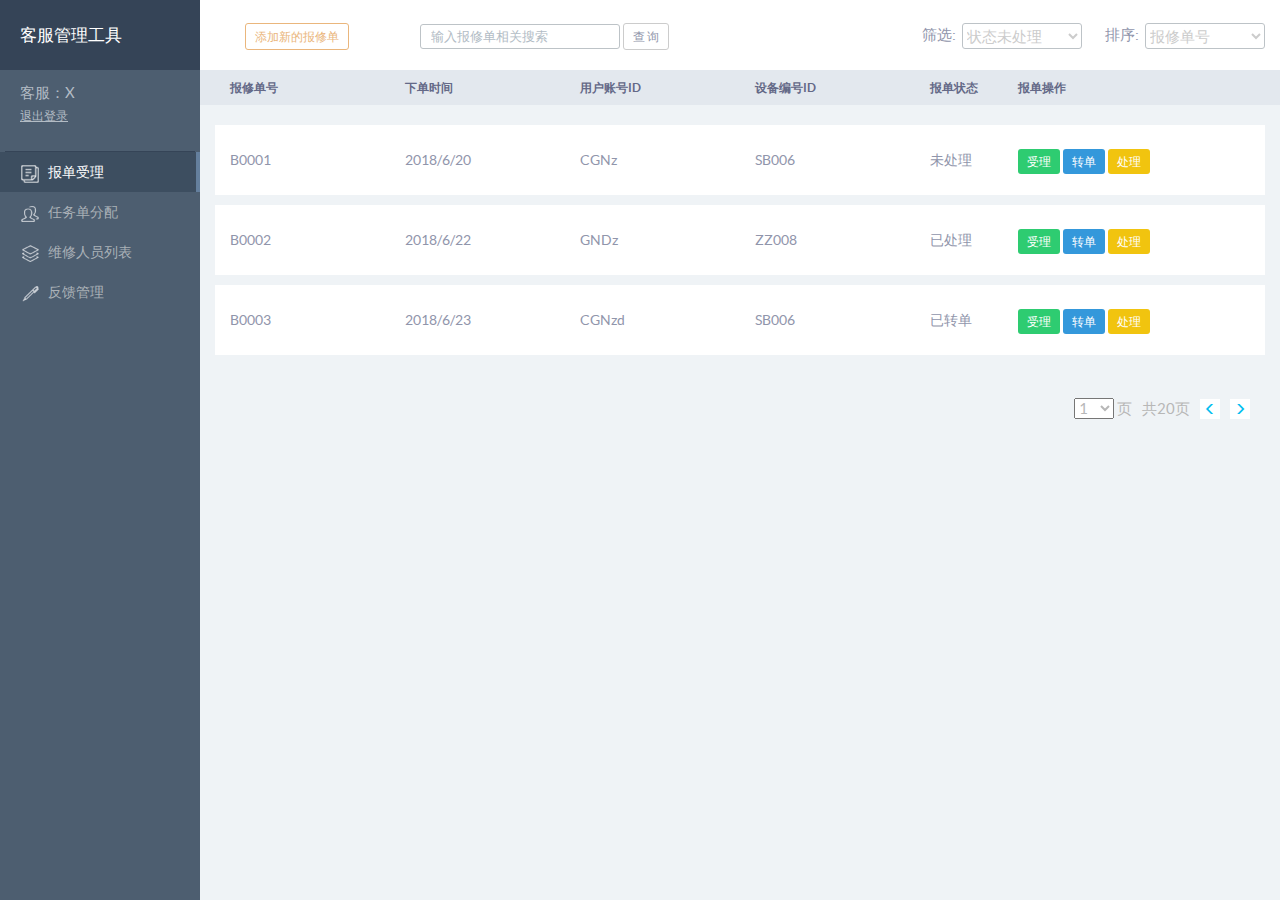
==== commit d5b72cfa: "更新原型" ====
--- a/prototype/new/kefu/index.html
+++ b/prototype/new/kefu/index.html
@@ -92,21 +92,26 @@
                     <!--报单受理模块 -->
                     <div role="tabpanel" class="tab-pane active" id="sour">
                         <div class="check-div form-inline">
-                            <div class="col-xs-3">
-                                <button class="btn btn-yellow btn-xs" data-toggle="modal" data-target="#addUser">添加用户 </button>
-                            </div>
-                            <div class="col-xs-4">
-                                <input type="text" class="form-control input-sm" placeholder="输入文字搜索">
+                            <div class="col-xs-2 col-md-2 col-sm-2 col-lg-2">
+                                <button class="btn btn-yellow btn-xs" data-toggle="modal" data-target="#addSchool">添加新的报修单 </button>
+                            </div>
+                            <div class="col-lg-4 col-xs-4 col-md-4 col-sm-4 ">
+                                <input type="text" class=" form-control input-sm " placeholder="输入报修单相关搜索">
                                 <button class="btn btn-white btn-xs ">查 询 </button>
                             </div>
-                            <div class="col-lg-3 col-lg-offset-2 col-xs-4" style=" padding-right: 40px;text-align: right;">
-                                <label for="paixu">排序:&nbsp;</label>
-                                <select class=" form-control">
-                                    <option>维修ID</option>
-                                    <option>姓名</option>
-                                    <option>负责区域</option>
-                                    <option>联系方式</option>
-                                    <option>当前状态</option>
+
+                            <div class="col-lg-5 col-xs-5 col-md-5 col-sm-5" style="text-align: right;float: right;">
+                                <label for="paixu">筛选:&nbsp;</label>
+                                <select class="form-control">
+                                    <option>状态未处理</option>
+                                    <option>状态已处理</option>
+                                    <option>状态已转单</option>
+                                </select>
+                                <label for="paixu" style="padding-left:20px">排序:&nbsp;</label>
+                                <select class="form-control">
+                                    <option>报修单号</option>
+                                    <option>下单时间从最早到最近</option>
+                                    <option>下单时间从最近到更早</option>
                                 </select>
                             </div>
                         </div>
@@ -119,12 +124,12 @@
                                     下单时间
                                 </div>
                                 <div class="col-lg-2 col-md-2 col-sm-2 col-xs-2">
-                                    用户账号
+                                    用户账号ID
                                 </div>
                                 <div class="col-lg-2 col-md-2 col-sm-2 col-xs-2">
-                                    设备编号
-                                </div>
-                                <div class="col-lg-2 col-md-2 col-sm-2 col-xs-2">
+                                    设备编号ID
+                                </div>
+                                <div class="col-lg-1 col-md-1 col-sm-1 col-xs-1">
                                     报单状态
                                 </div>
                                 <div class="col-lg-2 col-md-2 col-sm-2 col-xs-2">
@@ -135,63 +140,69 @@
                             <div class="tablebody">
                                     <div id="collapseSchool" class="collapse in" aria-expanded="true">
                                         <div class="row">
-                                            <div class="col-lg-2 col-md-2 col-sm-2 col-xs-2  levl3">
-                                                1
-                                            </div>
-                                            <div class="col-lg-4 col-md-4 col-sm-4 col-xs-4   levl3">
-                                                <span></span><span>地区管理</span>
-                                            </div>
-                                            <div class="col-lg-4 col-md-4 col-sm-4 col-xs-4">
-                                                /admin/system/userlist/software/
+                                            <div class="col-lg-2 col-md-2 col-sm-2 col-xs-2 ">
+                                                B0001
+                                            </div>
+                                            <div class="col-lg-2 col-md-2 col-sm-2 col-xs-2 ">
+                                                2018/6/20
                                             </div>
                                             <div class="col-lg-2 col-md-2 col-sm-2 col-xs-2">
-                                                <button class="btn btn-success btn-xs" data-toggle="modal" data-target="#changeSource">修改</button>
-                                                <button class="btn btn-danger btn-xs" data-toggle="modal" data-target="#deleteSource">删除</button>
+                                                CGNz
+                                            </div>
+                                            <div class="col-lg-2 col-md-2 col-sm-2 col-xs-2">
+                                                SB006
+                                            </div>
+                                            <div class="col-lg-1 col-md-1 col-sm-1 col-xs-1">
+                                                未处理
+                                            </div>
+                                            <div class="col-lg-3 col-md-3 col-sm-3 col-xs-3">
+                                                <button class="btn btn-success btn-xs" data-toggle="modal" data-target="#changeSource">受理</button>
+                                                <button class="btn btn-info btn-xs" data-toggle="modal" data-target="#changeSource">转单</button>
+                                                <button class="btn btn-warning btn-xs" data-toggle="modal" data-target="#changeSource">处理</button>
                                             </div>
                                         </div>
                                         <div class="row">
-                                            <div class="col-lg-2 col-md-2 col-sm-2 col-xs-2 levl3">
-                                                2
-                                            </div>
-                                            <div class="col-lg-4 col-md-4 col-sm-4 col-xs-4  levl3">
-                                                <span></span><span>规则管理</span>
-                                            </div>
-                                            <div class="col-lg-4 col-md-4 col-sm-4 col-xs-4">
-                                                /admin/system/userlist/software/
+                                            <div class="col-lg-2 col-md-2 col-sm-2 col-xs-2 ">
+                                                B0002
+                                            </div>
+                                            <div class="col-lg-2 col-md-2 col-sm-2 col-xs-2 ">
+                                                2018/6/22
                                             </div>
                                             <div class="col-lg-2 col-md-2 col-sm-2 col-xs-2">
-                                                <button class="btn btn-success btn-xs" data-toggle="modal" data-target="#changeSource">修改</button>
-                                                <button class="btn btn-danger btn-xs" data-toggle="modal" data-target="#deleteSource">删除</button>
-                                            </div>
-                                        </div>
-                                        <div class="row ">
-                                            <div class="col-lg-2 col-md-2 col-sm-2 col-xs-2 levl3 ">
-                                                3
-                                            </div>
-                                            <div class="col-lg-4 col-md-4 col-sm-4 col-xs-4 levl3">
-                                                <span></span><span>人员信息</span>
-                                            </div>
-                                            <div class="col-lg-4 col-md-4 col-sm-4 col-xs-4">
-                                                /admin/system/userlist/software/
+                                                GNDz
                                             </div>
                                             <div class="col-lg-2 col-md-2 col-sm-2 col-xs-2">
-                                                <button class="btn btn-success btn-xs" data-toggle="modal" data-target="#changeSource">修改</button>
-                                                <button class="btn btn-danger btn-xs" data-toggle="modal" data-target="#deleteSource">删除</button>
+                                                ZZ008
+                                            </div>
+                                            <div class="col-lg-1 col-md-1 col-sm-1 col-xs-1">
+                                                已处理
+                                            </div>
+                                            <div class="col-lg-3 col-md-3 col-sm-3 col-xs-3">
+                                                <button class="btn btn-success btn-xs" data-toggle="modal" data-target="#changeSource">受理</button>
+                                                <button class="btn btn-info btn-xs" data-toggle="modal" data-target="#changeSource">转单</button>
+                                                <button class="btn btn-warning btn-xs" data-toggle="modal" data-target="#changeSource">处理</button>
                                             </div>
                                         </div>
                                         <div class="row">
-                                            <div class="col-lg-2 col-md-2 col-sm-2 col-xs-2   levl3">
-                                                4
-                                            </div>
-                                            <div class="col-lg-4 col-md-4 col-sm-4 col-xs-4  levl3">
-                                                <span></span><span>座位管理</span>
-                                            </div>
-                                            <div class="col-lg-4 col-md-4 col-sm-4 col-xs-4">
-                                                /admin/system/userlist/software/
-                                            </div>
                                             <div class="col-lg-2 col-md-2 col-sm-2 col-xs-2 ">
-                                                <button class="btn btn-success btn-xs" data-toggle="modal" data-target="#changeSource">修改</button>
-                                                <button class="btn btn-danger btn-xs" data-toggle="modal" data-target="#deleteSource">删除</button>
+                                                B0003
+                                            </div>
+                                            <div class="col-lg-2 col-md-2 col-sm-2 col-xs-2 ">
+                                                2018/6/23
+                                            </div>
+                                            <div class="col-lg-2 col-md-2 col-sm-2 col-xs-2">
+                                                CGNzd
+                                            </div>
+                                            <div class="col-lg-2 col-md-2 col-sm-2 col-xs-2">
+                                                SB006
+                                            </div>
+                                            <div class="col-lg-1 col-md-1 col-sm-1 col-xs-1">
+                                                已转单
+                                            </div>
+                                            <div class="col-lg-3 col-md-3 col-sm-3 col-xs-3">
+                                                <button class="btn btn-success btn-xs" data-toggle="modal" data-target="#changeSource">受理</button>
+                                                <button class="btn btn-info btn-xs" data-toggle="modal" data-target="#changeSource">转单</button>
+                                                <button class="btn btn-warning btn-xs" data-toggle="modal" data-target="#changeSource">处理</button>
                                             </div>
                                         </div>
                                     </div>
@@ -370,23 +381,27 @@
 
                     <!--任务单分配模块 -->
                     <div role="tabpanel" class="tab-pane" id="char">
-
                         <div class="check-div form-inline">
-                            <div class="col-xs-3">
-                                <button class="btn btn-yellow btn-xs" data-toggle="modal" data-target="#addUser">添加用户 </button>
-                            </div>
-                            <div class="col-xs-4">
-                                <input type="text" class="form-control input-sm" placeholder="输入文字搜索">
+                            <div class="col-xs-2 col-md-2 col-sm-2 col-lg-2">
+                                <button class="btn btn-yellow btn-xs" data-toggle="modal" data-target="#addSchool">添加新的任务单 </button>
+                            </div>
+                            <div class="col-lg-4 col-xs-4 col-md-4 col-sm-4 ">
+                                <input type="text" class=" form-control input-sm " placeholder="输入任务单相关搜索">
                                 <button class="btn btn-white btn-xs ">查 询 </button>
                             </div>
-                            <div class="col-lg-3 col-lg-offset-2 col-xs-4" style=" padding-right: 40px;text-align: right;">
-                                <label for="paixu">排序:&nbsp;</label>
-                                <select class=" form-control">
-                                    <option>维修ID</option>
-                                    <option>姓名</option>
-                                    <option>负责区域</option>
-                                    <option>联系方式</option>
-                                    <option>当前状态</option>
+
+                            <div class="col-lg-5 col-xs-5 col-md-5 col-sm-5" style="text-align: right;float: right;">
+                                <label for="paixu">筛选:&nbsp;</label>
+                                <select class="form-control">
+                                    <option>状态未分配</option>
+                                    <option>状态已分配</option>
+                                    <option>状态已完成</option>
+                                </select>
+                                <label for="paixu" style="padding-left:20px">排序:&nbsp;</label>
+                                <select class="form-control">
+                                    <option>任务单号</option>
+                                    <option>下单时间从最早到最近</option>
+                                    <option>下单时间从最近到更早</option>
                                 </select>
                             </div>
                         </div>
@@ -402,7 +417,7 @@
                                     生成时间
                                 </div>
                                 <div class="col-lg-2 col-md-2 col-sm-2 col-xs-2">
-                                    维修人员
+                                    维修人员id
                                 </div>
                                 <div class="col-lg-2 col-md-2 col-sm-2 col-xs-2">
                                     任务单状态
@@ -413,33 +428,69 @@
                             </div>
                             <div class="tablebody">
                                 <div class="row">
-                                    <div class="col-xs-2 ">
-                                        1
-                                    </div>
-                                    <div class="col-xs-4">
-                                        </span><span>管理员</span>
-                                    </div>
-                                    <div class="col-xs-4">
-                                        管理员具有超年权限
-                                    </div>
-                                    <div class="col-xs-2">
-                                        <button class="btn btn-success btn-xs" data-toggle="modal" data-target="#changeChar">修改</button>
-                                        <button class="btn btn-danger btn-xs" data-toggle="modal" data-target="#deleteChar">删除</button>
+                                    <div class="col-lg-2 col-md-2 col-sm-2 col-xs-2">
+                                        T0001
+                                    </div>
+                                    <div class="col-lg-2 col-md-2 col-sm-2 col-xs-2">
+                                        B0001
+                                    </div>
+                                    <div class="col-lg-2 col-md-2 col-sm-2 col-xs-2">
+                                        2018/6/21
+                                    </div>
+                                    <div class="col-lg-2 col-md-2 col-sm-2 col-xs-2">
+                                        WX001
+                                    </div>
+                                    <div class="col-lg-1 col-md-1 col-sm-1 col-xs-1">
+                                        未分配
+                                    </div>
+                                    <div class="col-lg-3 col-md-3 col-sm-3 col-xs-3">
+                                        <button class="btn btn-success btn-xs" data-toggle="modal" data-target="#changeSource">受理</button>
+                                        <button class="btn btn-info btn-xs" data-toggle="modal" data-target="#changeSource">转单</button>
+                                        <button class="btn btn-warning btn-xs" data-toggle="modal" data-target="#changeSource">处理</button>
                                     </div>
                                 </div>
                                 <div class="row">
-                                    <div class="col-xs-2 ">
-                                        2
-                                    </div>
-                                    <div class="col-xs-4">
-                                        <span>游客</span>
-                                    </div>
-                                    <div class="col-xs-4">
-                                        可以查看信息
-                                    </div>
-                                    <div class="col-xs-2">
-                                        <button class="btn btn-success btn-xs">修改</button>
-                                        <button class="btn btn-danger btn-xs">删除</button>
+                                    <div class="col-lg-2 col-md-2 col-sm-2 col-xs-2">
+                                        T0002
+                                    </div>
+                                    <div class="col-lg-2 col-md-2 col-sm-2 col-xs-2">
+                                        B0002
+                                    </div>
+                                    <div class="col-lg-2 col-md-2 col-sm-2 col-xs-2">
+                                        2018/6/25
+                                    </div>
+                                    <div class="col-lg-2 col-md-2 col-sm-2 col-xs-2">
+                                        WX002
+                                    </div>
+                                    <div class="col-lg-1 col-md-1 col-sm-1 col-xs-1">
+                                        已分配
+                                    </div>
+                                    <div class="col-lg-3 col-md-3 col-sm-3 col-xs-3">
+                                        <button class="btn btn-success btn-xs" data-toggle="modal" data-target="#changeSource">受理</button>
+                                        <button class="btn btn-info btn-xs" data-toggle="modal" data-target="#changeSource">转单</button>
+                                        <button class="btn btn-warning btn-xs" data-toggle="modal" data-target="#changeSource">处理</button>
+                                    </div>
+                                </div>
+                                <div class="row">
+                                    <div class="col-lg-2 col-md-2 col-sm-2 col-xs-2">
+                                        T0003
+                                    </div>
+                                    <div class="col-lg-2 col-md-2 col-sm-2 col-xs-2">
+                                        B0003
+                                    </div>
+                                    <div class="col-lg-2 col-md-2 col-sm-2 col-xs-2">
+                                        2018/6/28
+                                    </div>
+                                    <div class="col-lg-2 col-md-2 col-sm-2 col-xs-2">
+                                        WX003
+                                    </div>
+                                    <div class="col-lg-1 col-md-1 col-sm-1 col-xs-1">
+                                        已完成
+                                    </div>
+                                    <div class="col-lg-3 col-md-3 col-sm-3 col-xs-3">
+                                        <button class="btn btn-success btn-xs" data-toggle="modal" data-target="#changeSource">受理</button>
+                                        <button class="btn btn-info btn-xs" data-toggle="modal" data-target="#changeSource">转单</button>
+                                        <button class="btn btn-warning btn-xs" data-toggle="modal" data-target="#changeSource">处理</button>
                                     </div>
                                 </div>
                     </div>
@@ -596,21 +647,26 @@
                     <!--维修人员列表模块-->
                     <div role="tabpanel" class="tab-pane" id="user">
                         <div class="check-div form-inline">
-                            <div class="col-xs-3">
-                                <button class="btn btn-yellow btn-xs" data-toggle="modal" data-target="#addUser">添加用户 </button>
-                            </div>
-                            <div class="col-xs-4">
-                                <input type="text" class="form-control input-sm" placeholder="输入文字搜索">
+                            <div class="col-xs-2 col-md-2 col-sm-2 col-lg-2">
+                                <button class="btn btn-yellow btn-xs" data-toggle="modal" data-target="#addSchool">添加新的维修人员 </button>
+                            </div>
+                            <div class="col-lg-4 col-xs-4 col-md-4 col-sm-4 ">
+                                <input type="text" class=" form-control input-sm " placeholder="输入维修人员相关搜索">
                                 <button class="btn btn-white btn-xs ">查 询 </button>
                             </div>
-                            <div class="col-lg-3 col-lg-offset-2 col-xs-4" style=" padding-right: 40px;text-align: right;">
-                                <label for="paixu">排序:&nbsp;</label>
-                                <select class=" form-control">
-                                    <option>维修ID</option>
+
+                            <div class="col-lg-5 col-xs-5 col-md-5 col-sm-5" style="text-align: right;float: right;">
+                                <label for="paixu">筛选:&nbsp;</label>
+                                <select class="form-control">
+                                    <option>状态工作中</option>
+                                    <option>状态空闲</option>
+                                    <option>状态请假</option>
+                                </select>
+                                <label for="paixu" style="padding-left:20px">排序:&nbsp;</label>
+                                <select class="form-control">
+                                    <option>负责区域</option>
+                                    <option>维修人员id</option>
                                     <option>姓名</option>
-                                    <option>负责区域</option>
-                                    <option>联系方式</option>
-                                    <option>当前状态</option>
                                 </select>
                             </div>
                         </div>
@@ -639,23 +695,64 @@
 
                                 <div class="row">
                                     <div class="col-xs-2 ">
-                                        goodmoning
-                                    </div>
-                                    <div class="col-xs-2">
-                                        国际关系地区
-                                    </div>
-                                    <div class="col-xs-2">
-                                        李豆豆
+                                        WX001
+                                    </div>
+                                    <div class="col-xs-2">
+                                        杨晓飞
+                                    </div>
+                                    <div class="col-xs-2">
+                                        C10
                                     </div>
                                     <div class="col-xs-2">
                                         13688889999
                                     </div>
                                     <div class="col-xs-2">
-                                        状态
-                                    </div>
-                                    <div class="col-xs-2">
-                                        <button class="btn btn-success btn-xs" data-toggle="modal" data-target="#reviseUser">修改</button>
-                                        <button class="btn btn-danger btn-xs" data-toggle="modal" data-target="#deleteUser">删除</button>
+                                        工作中
+                                    </div>
+                                    <div class="col-xs-2">
+                                        <button class="btn btn-success btn-xs" data-toggle="modal" data-target="#reviseUser">编辑</button>
+                                    </div>
+                                </div>
+
+                                <div class="row">
+                                    <div class="col-xs-2 ">
+                                        WX002
+                                    </div>
+                                    <div class="col-xs-2">
+                                        蔡BB
+                                    </div>
+                                    <div class="col-xs-2">
+                                        C8
+                                    </div>
+                                    <div class="col-xs-2">
+                                        13666666699
+                                    </div>
+                                    <div class="col-xs-2">
+                                        请假
+                                    </div>
+                                    <div class="col-xs-2">
+                                        <button class="btn btn-success btn-xs" data-toggle="modal" data-target="#reviseUser">编辑</button>
+                                    </div>
+                                </div>
+
+                                <div class="row">
+                                    <div class="col-xs-2 ">
+                                        WX003
+                                    </div>
+                                    <div class="col-xs-2">
+                                        洞箫杨
+                                    </div>
+                                    <div class="col-xs-2">
+                                        B8
+                                    </div>
+                                    <div class="col-xs-2">
+                                        15988889999
+                                    </div>
+                                    <div class="col-xs-2">
+                                        空闲
+                                    </div>
+                                    <div class="col-xs-2">
+                                        <button class="btn btn-success btn-xs" data-toggle="modal" data-target="#reviseUser">编辑</button>
                                     </div>
                                 </div>
 
@@ -870,20 +967,26 @@
 
                     <!--用户反馈模块-->
                     <div role="tabpanel" class="tab-pane" id="scho">
-
                         <div class="check-div form-inline">
-                            <div class="col-xs-3">
-                                <button class="btn btn-yellow btn-xs" data-toggle="modal" data-target="#addSchool">添加地区 </button>
-                            </div>
-                            <div class="col-lg-4 col-xs-5">
-                                <input type="text" class=" form-control input-sm " placeholder="输入文字搜索">
+                            <div class="col-xs-2 col-md-2 col-sm-2 col-lg-2">
+                                <button class="btn btn-yellow btn-xs" data-toggle="modal" data-target="#addSchool">添加新的任务单 </button>
+                            </div>
+                            <div class="col-lg-4 col-xs-4 col-md-4 col-sm-4 ">
+                                <input type="text" class=" form-control input-sm " placeholder="输入任务单相关搜索">
                                 <button class="btn btn-white btn-xs ">查 询 </button>
                             </div>
-                            <div class="col-lg-3 col-lg-offset-1 col-xs-3" style="padding-right: 40px;text-align: right;float: right;">
-                                <label for="paixu">排序:&nbsp;</label>
+
+                            <div class="col-lg-5 col-xs-5 col-md-5 col-sm-5" style="text-align: right;float: right;">
+                                <label for="paixu">筛选:&nbsp;</label>
                                 <select class="form-control">
-                                    <option>地区</option>
-                                    <option>排名</option>
+                                    <option>状态未处理</option>
+                                    <option>状态已处理</option>
+                                </select>
+                                <label for="paixu" style="padding-left:20px">排序:&nbsp;</label>
+                                <select class="form-control">
+                                    <option>反馈单号</option>
+                                    <option>下单时间从最早到最近</option>
+                                    <option>下单时间从最近到更早</option>
                                 </select>
                             </div>
                         </div>
@@ -912,26 +1015,47 @@
 
                                 <div class="row">
                                     <div class="col-xs-2 ">
-                                        1
-                                    </div>
-                                    <div class="col-xs-2">
-                                        国际关系地区
-                                    </div>
-                                    <div class="col-xs-2">
-                                        45.0
-                                    </div>
-                                    <div class="col-xs-2">
-                                        95.90
-                                    </div>
-                                    <div class="col-xs-2">
-                                        <a class="linkCcc">查看</a>
-                                    </div>
-                                    <div class="col-xs-2">
-                                        <button class="btn btn-success btn-xs" data-toggle="modal" data-target="#reviseSchool">修改</button>
-                                        <button class="btn btn-danger btn-xs" data-toggle="modal" data-target="#deleteSchool">删除</button>
-                                    </div>
-                                </div>
-
+                                        F001
+                                    </div>
+                                    <div class="col-xs-2">
+                                        2018/6/24
+                                    </div>
+                                    <div class="col-xs-2">
+                                        CGNz
+                                    </div>
+                                    <div class="col-xs-2">
+                                        T001
+                                    </div>
+                                    <div class="col-xs-2">
+                                        <a class="linkCcc">好评</a>
+                                    </div>
+                                    <div class="col-xs-2">
+                                        <button class="btn btn-success btn-xs" data-toggle="modal" data-target="#reviseSchool">查看</button>
+                                        <button class="btn btn-info btn-xs" data-toggle="modal" data-target="#reviseSchool">处理</button>
+                                    </div>
+                                </div>
+
+                                <div class="row">
+                                    <div class="col-xs-2 ">
+                                        F002
+                                    </div>
+                                    <div class="col-xs-2">
+                                        2018/6/29
+                                    </div>
+                                    <div class="col-xs-2">
+                                        BB33
+                                    </div>
+                                    <div class="col-xs-2">
+                                        T002
+                                    </div>
+                                    <div class="col-xs-2">
+                                        <a class="linkCcc">差评</a>
+                                    </div>
+                                    <div class="col-xs-2">
+                                        <button class="btn btn-success btn-xs" data-toggle="modal" data-target="#reviseSchool">查看</button>
+                                        <button class="btn btn-info btn-xs" data-toggle="modal" data-target="#reviseSchool">处理</button>
+                                    </div>
+                                </div>
                             </div>
 
                         </div>
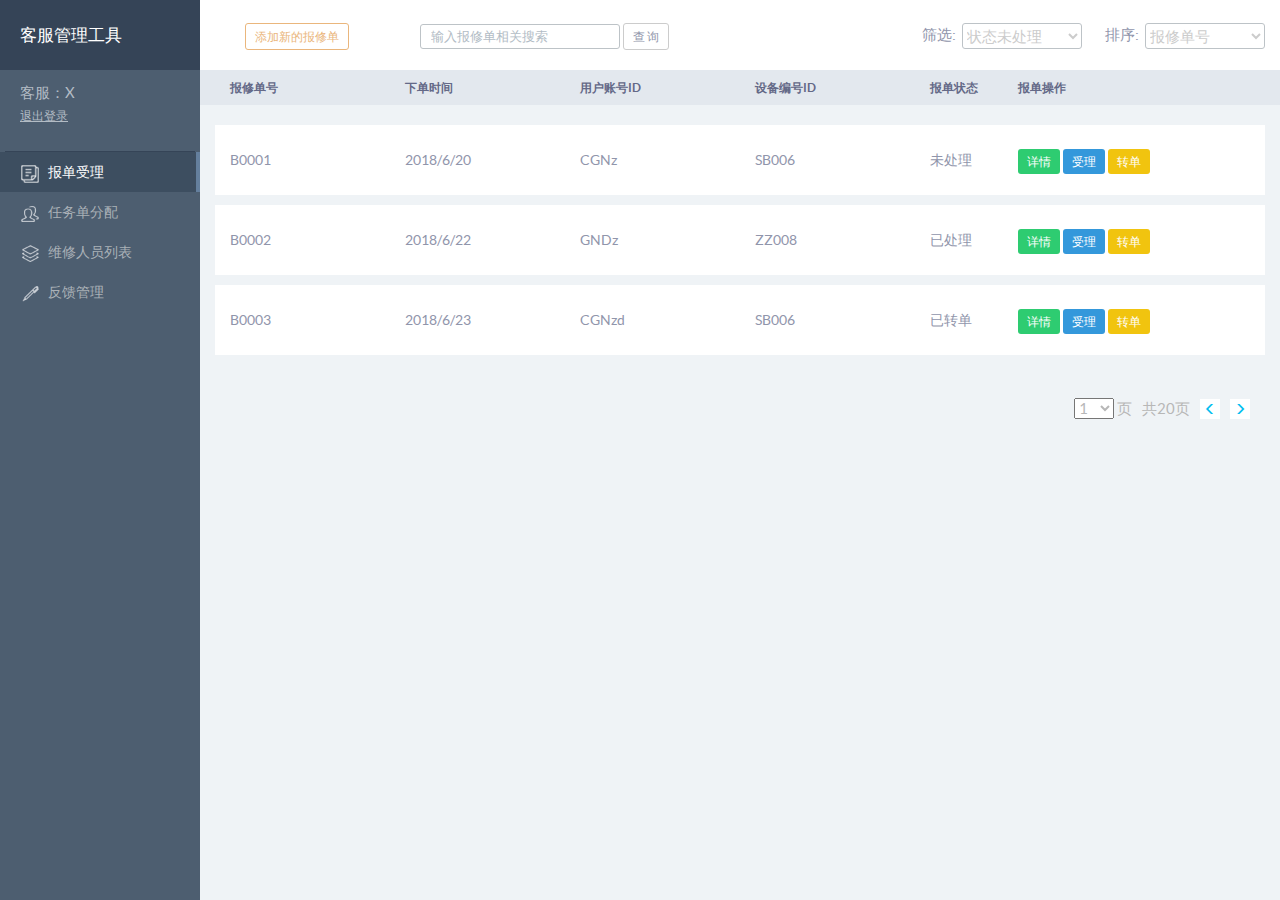
==== commit c16ea746: "原型修改接近最终版" ====
--- a/prototype/new/kefu/index.html
+++ b/prototype/new/kefu/index.html
@@ -6,7 +6,7 @@
         <meta http-equiv="X-UA-Compatible" content="IE=edge">
         <meta name="description" content="客服工具">
         <meta name="keywords" content="客服管理工具 ">
-        <meta name="viewport" content="width=device-width, initial-scale=1, maximum-scale=1, user-scalable=no">
+        <meta name="viewport" content="width=device-width, initial-scale=1, maximum-scale=1, user-scalable=0">
         <meta name="format-detection" content="telephone=no">
         <title>客服管理工具原型</title>
         <script src="js/jquery.min.js"></script>
@@ -156,9 +156,9 @@
                                                 未处理
                                             </div>
                                             <div class="col-lg-3 col-md-3 col-sm-3 col-xs-3">
-                                                <button class="btn btn-success btn-xs" data-toggle="modal" data-target="#changeSource">受理</button>
-                                                <button class="btn btn-info btn-xs" data-toggle="modal" data-target="#changeSource">转单</button>
-                                                <button class="btn btn-warning btn-xs" data-toggle="modal" data-target="#changeSource">处理</button>
+                                                <button class="btn btn-success btn-xs" data-toggle="modal" data-target="#changeSource">详情</button>
+                                                <button class="btn btn-info btn-xs" data-toggle="modal" data-target="#changeSource">受理</button>
+                                                <button class="btn btn-warning btn-xs" data-toggle="modal" data-target="#changeSource">转单</button>
                                             </div>
                                         </div>
                                         <div class="row">
@@ -178,10 +178,10 @@
                                                 已处理
                                             </div>
                                             <div class="col-lg-3 col-md-3 col-sm-3 col-xs-3">
-                                                <button class="btn btn-success btn-xs" data-toggle="modal" data-target="#changeSource">受理</button>
-                                                <button class="btn btn-info btn-xs" data-toggle="modal" data-target="#changeSource">转单</button>
-                                                <button class="btn btn-warning btn-xs" data-toggle="modal" data-target="#changeSource">处理</button>
-                                            </div>
+                                                <button class="btn btn-success btn-xs" data-toggle="modal" data-target="#changeSource">详情</button>
+                                                <button class="btn btn-info btn-xs" data-toggle="modal" data-target="#changeSource">受理</button>
+                                                <button class="btn btn-warning btn-xs" data-toggle="modal" data-target="#changeSource">转单</button>
+                                           </div>
                                         </div>
                                         <div class="row">
                                             <div class="col-lg-2 col-md-2 col-sm-2 col-xs-2 ">
@@ -200,10 +200,10 @@
                                                 已转单
                                             </div>
                                             <div class="col-lg-3 col-md-3 col-sm-3 col-xs-3">
-                                                <button class="btn btn-success btn-xs" data-toggle="modal" data-target="#changeSource">受理</button>
-                                                <button class="btn btn-info btn-xs" data-toggle="modal" data-target="#changeSource">转单</button>
-                                                <button class="btn btn-warning btn-xs" data-toggle="modal" data-target="#changeSource">处理</button>
-                                            </div>
+                                                <button class="btn btn-success btn-xs" data-toggle="modal" data-target="#changeSource">详情</button>
+                                                <button class="btn btn-info btn-xs" data-toggle="modal" data-target="#changeSource">受理</button>
+                                                <button class="btn btn-warning btn-xs" data-toggle="modal" data-target="#changeSource">转单</button>
+                                           </div>
                                         </div>
                                     </div>
                             </div>
@@ -303,50 +303,44 @@
                                 <div class="modal-content">
                                     <div class="modal-header">
                                         <button type="button" class="close" data-dismiss="modal" aria-label="Close"><span aria-hidden="true">&times;</span></button>
-                                        <h4 class="modal-title" id="gridSystemModalLabel">修改资源</h4>
+                                        <h4 class="modal-title" id="gridSystemModalLabel">新建任务单</h4>
                                     </div>
                                     <div class="modal-body">
                                         <div class="container-fluid">
                                             <form class="form-horizontal">
                                                 <div class="form-group ">
-                                                    <label for="sName" class="col-xs-3 control-label">名称：</label>
+                                                    <label for="sName" class="col-xs-3 control-label">单号：</label>
                                                     <div class="col-xs-8 ">
                                                         <input type="email" class="form-control input-sm duiqi" id="sName" placeholder="">
                                                     </div>
                                                 </div>
                                                 <div class="form-group">
-                                                    <label for="sLink" class="col-xs-3 control-label">链接：</label>
+                                                    <label for="sLink" class="col-xs-3 control-label">故障描述：</label>
                                                     <div class="col-xs-8 ">
                                                         <input type="" class="form-control input-sm duiqi" id="sLink" placeholder="">
                                                     </div>
                                                 </div>
                                                 <div class="form-group">
-                                                    <label for="sOrd" class="col-xs-3 control-label">排序：</label>
+                                                    <label for="sOrd" class="col-xs-3 control-label">地区：</label>
                                                     <div class="col-xs-8">
                                                         <input type="" class="form-control input-sm duiqi" id="sOrd" placeholder="">
                                                     </div>
                                                 </div>
-                                                <div class="form-group">
-                                                    <label for="sKnot" class="col-xs-3 control-label">父节点：</label>
-                                                    <div class="col-xs-8">
-                                                        <input type="" class="form-control input-sm duiqi" id="sKnot" placeholder="">
-                                                    </div>
-                                                </div>
-                                                <div class="form-group">
-                                                    <label for="exampleInput1" class="col-xs-3 control-label">资源类型：</label>
+                                                                                                <div class="form-group">
+                                                    <label for="exampleInput1" class="col-xs-3 control-label">选择维修人员：</label>
                                                     <div class="col-xs-8">
                                                         <label class="control-label" for="anniu">
-                                                            <input type="radio" name="leixing" id="anniu">菜单</label> &nbsp;&nbsp;&nbsp;&nbsp;&nbsp;&nbsp;&nbsp;&nbsp;
+                                                            <input type="radio" name="leixing" id="anniu">WX001</label> &nbsp;&nbsp;&nbsp;&nbsp;&nbsp;&nbsp;&nbsp;&nbsp;
                                                         <label class="control-label" for="meun">
-                                                            <input type="radio" name="leixing" id="meun"> 按钮</label>
+                                                            <input type="radio" name="leixing" id="meun"> WX002</label>
                                                     </div>
                                                 </div>
                                             </form>
                                         </div>
                                     </div>
                                     <div class="modal-footer">
-                                        <button type="button" class="btn btn-xs btn-white" data-dismiss="modal">取 消</button>
-                                        <button type="button" class="btn btn-xs btn-green">保 存</button>
+                                        <button type="button" class="btn btn-xs btn-white" data-dismiss="modal">暂不分配</button>
+                                        <button type="button" class="btn btn-xs btn-green">确认任务单</button>
                                     </div>
                                 </div>
                                 <!-- /.modal-content -->
@@ -444,10 +438,10 @@
                                         未分配
                                     </div>
                                     <div class="col-lg-3 col-md-3 col-sm-3 col-xs-3">
-                                        <button class="btn btn-success btn-xs" data-toggle="modal" data-target="#changeSource">受理</button>
-                                        <button class="btn btn-info btn-xs" data-toggle="modal" data-target="#changeSource">转单</button>
-                                        <button class="btn btn-warning btn-xs" data-toggle="modal" data-target="#changeSource">处理</button>
-                                    </div>
+                                        <button class="btn btn-success btn-xs" data-toggle="modal" data-target="#changeChar">详情</button>
+                                        <button class="btn btn-info btn-xs" data-toggle="modal" data-target="#changeChar">分配</button>
+                                        <button class="btn btn-warning btn-xs" data-toggle="modal" data-target="#changeChar">反馈</button>
+                                   </div>
                                 </div>
                                 <div class="row">
                                     <div class="col-lg-2 col-md-2 col-sm-2 col-xs-2">
@@ -466,9 +460,9 @@
                                         已分配
                                     </div>
                                     <div class="col-lg-3 col-md-3 col-sm-3 col-xs-3">
-                                        <button class="btn btn-success btn-xs" data-toggle="modal" data-target="#changeSource">受理</button>
-                                        <button class="btn btn-info btn-xs" data-toggle="modal" data-target="#changeSource">转单</button>
-                                        <button class="btn btn-warning btn-xs" data-toggle="modal" data-target="#changeSource">处理</button>
+                                        <button class="btn btn-success btn-xs" data-toggle="modal" data-target="#changeChar">详情</button>
+                                        <button class="btn btn-info btn-xs" data-toggle="modal" data-target="#changeChar">分配</button>
+                                        <button class="btn btn-warning btn-xs" data-toggle="modal" data-target="#changeChar">反馈</button>
                                     </div>
                                 </div>
                                 <div class="row">
@@ -488,10 +482,10 @@
                                         已完成
                                     </div>
                                     <div class="col-lg-3 col-md-3 col-sm-3 col-xs-3">
-                                        <button class="btn btn-success btn-xs" data-toggle="modal" data-target="#changeSource">受理</button>
-                                        <button class="btn btn-info btn-xs" data-toggle="modal" data-target="#changeSource">转单</button>
-                                        <button class="btn btn-warning btn-xs" data-toggle="modal" data-target="#changeSource">处理</button>
-                                    </div>
+                                        <button class="btn btn-success btn-xs" data-toggle="modal" data-target="#changeChar">详情</button>
+                                        <button class="btn btn-info btn-xs" data-toggle="modal" data-target="#changeChar">分配</button>
+                                        <button class="btn btn-warning btn-xs" data-toggle="modal" data-target="#changeChar">反馈</button>
+                                   </div>
                                 </div>
                     </div>
                     
@@ -542,22 +536,17 @@
                                 <div class="container-fluid">
                                     <form class="form-horizontal">
                                         <div class="form-group ">
-                                            <label for="sName" class="col-xs-3 control-label">权限名：</label>
-                                            <div class="col-xs-6 ">
-                                                <input type="email" class="form-control input-sm duiqi" id="sName" placeholder="">
-                                            </div>
+                                            <label for="sName" class="col-xs-3 control-label">任务单号：T001</label>
+                                            
                                         </div>
                                         <div class="form-group">
-                                            <label for="sLink" class="col-xs-3 control-label">描述：</label>
+                                            <label for="sLink" class="col-xs-3 control-label">报修单号：B001</label>
                                             <div class="col-xs-6 ">
                                                 <textarea class="form-control input-sm duiqi"></textarea>
                                             </div>
                                         </div>
                                         <div class="form-group">
-                                            <label for="sOrd" class="col-xs-3 control-label">系统资源：</label>
-                                            <div class="col-xs-6">
-                                                <input type="" class="form-control input-sm duiqi" id="sOrd" placeholder="">
-                                            </div>
+                                            <label for="sOrd" class="col-xs-3 control-label">维修人员ID：WX001</label>
                                         </div>
 
                                     </form>
@@ -580,36 +569,47 @@
                         <div class="modal-content">
                             <div class="modal-header">
                                 <button type="button" class="close" data-dismiss="modal" aria-label="Close"><span aria-hidden="true">&times;</span></button>
-                                <h4 class="modal-title" id="gridSystemModalLabel">修改权限</h4>
+                                <h4 class="modal-title" id="gridSystemModalLabel">任务单详情</h4>
                             </div>
                             <div class="modal-body">
                                 <div class="container-fluid">
                                     <form class="form-horizontal">
                                         <div class="form-group ">
-                                            <label for="sName" class="col-xs-3 control-label">权限名：</label>
+                                            <label for="sName" class="col-xs-3 control-label">任务单号：</label>
                                             <div class="col-xs-6 ">
                                                 <input type="email" class="form-control input-sm duiqi" id="sName" placeholder="">
                                             </div>
                                         </div>
                                         <div class="form-group">
-                                            <label for="sLink" class="col-xs-3 control-label">描述：</label>
+                                            <label for="sLink" class="col-xs-3 control-label">报修单号：</label>
                                             <div class="col-xs-6 ">
                                                 <textarea class="form-control input-sm duiqi"></textarea>
                                             </div>
                                         </div>
                                         <div class="form-group">
-                                            <label for="sOrd" class="col-xs-3 control-label">系统资源：</label>
+                                            <label for="sOrd" class="col-xs-3 control-label">生成时间：</label>
                                             <div class="col-xs-6">
                                                 <input type="" class="form-control input-sm duiqi" id="sOrd" placeholder="">
                                             </div>
                                         </div>
-
+                                        <div class="form-group">
+                                            <label for="sOrd" class="col-xs-3 control-label">维修人员id：</label>
+                                            <div class="col-xs-6">
+                                                <input type="" class="form-control input-sm duiqi" id="sOrd" placeholder="">
+                                            </div>
+                                        </div>
+                                        <div class="form-group">
+                                            <label for="sOrd" class="col-xs-3 control-label">备注：</label>
+                                            <div class="col-xs-6">
+                                                <textarea class="form-control input-sm duiqi"></textarea>
+                                            </div>
+                                        </div>
                                     </form>
                                 </div>
                             </div>
                             <div class="modal-footer">
-                                <button type="button" class="btn btn-xs btn-white" data-dismiss="modal">取 消</button>
-                                <button type="button" class="btn btn-xs btn-green">保 存</button>
+                                <button type="button" class="btn btn-xs btn-white" data-dismiss="modal">取消</button>
+                                <button type="button" class="btn btn-xs btn-green">确认</button>
                             </div>
                         </div>
                         <!-- /.modal-content -->
@@ -710,8 +710,9 @@
                                         工作中
                                     </div>
                                     <div class="col-xs-2">
-                                        <button class="btn btn-success btn-xs" data-toggle="modal" data-target="#reviseUser">编辑</button>
-                                    </div>
+                                            <button class="btn btn-info btn-xs" data-toggle="modal" data-target="#changeSource">查看详情</button>
+                                            <button class="btn btn-success btn-xs" data-toggle="modal" data-target="#reviseUser">编辑</button>
+                                       </div>
                                 </div>
 
                                 <div class="row">
@@ -731,6 +732,7 @@
                                         请假
                                     </div>
                                     <div class="col-xs-2">
+                                        <button class="btn btn-info btn-xs" data-toggle="modal" data-target="#changeSource">查看详情</button>
                                         <button class="btn btn-success btn-xs" data-toggle="modal" data-target="#reviseUser">编辑</button>
                                     </div>
                                 </div>
@@ -752,8 +754,9 @@
                                         空闲
                                     </div>
                                     <div class="col-xs-2">
-                                        <button class="btn btn-success btn-xs" data-toggle="modal" data-target="#reviseUser">编辑</button>
-                                    </div>
+                                            <button class="btn btn-info btn-xs" data-toggle="modal" data-target="#changeSource">查看详情</button>
+                                            <button class="btn btn-success btn-xs" data-toggle="modal" data-target="#reviseUser">编辑</button>
+                                       </div>
                                 </div>
 
                             </div>
@@ -969,10 +972,10 @@
                     <div role="tabpanel" class="tab-pane" id="scho">
                         <div class="check-div form-inline">
                             <div class="col-xs-2 col-md-2 col-sm-2 col-lg-2">
-                                <button class="btn btn-yellow btn-xs" data-toggle="modal" data-target="#addSchool">添加新的任务单 </button>
+                                <button class="btn btn-yellow btn-xs" data-toggle="modal" data-target="#reviseSchool">添加新的反馈 </button>
                             </div>
                             <div class="col-lg-4 col-xs-4 col-md-4 col-sm-4 ">
-                                <input type="text" class=" form-control input-sm " placeholder="输入任务单相关搜索">
+                                <input type="text" class=" form-control input-sm " placeholder="输入反馈单相关搜索">
                                 <button class="btn btn-white btn-xs ">查 询 </button>
                             </div>
 
@@ -1030,7 +1033,7 @@
                                         <a class="linkCcc">好评</a>
                                     </div>
                                     <div class="col-xs-2">
-                                        <button class="btn btn-success btn-xs" data-toggle="modal" data-target="#reviseSchool">查看</button>
+                                        <button class="btn btn-success btn-xs" data-toggle="modal" data-target="#addSchool">查看详情</button>
                                         <button class="btn btn-info btn-xs" data-toggle="modal" data-target="#reviseSchool">处理</button>
                                     </div>
                                 </div>
@@ -1052,7 +1055,7 @@
                                         <a class="linkCcc">差评</a>
                                     </div>
                                     <div class="col-xs-2">
-                                        <button class="btn btn-success btn-xs" data-toggle="modal" data-target="#reviseSchool">查看</button>
+                                        <button class="btn btn-success btn-xs" data-toggle="modal" data-target="#addSchool">查看详情</button>
                                         <button class="btn btn-info btn-xs" data-toggle="modal" data-target="#reviseSchool">处理</button>
                                     </div>
                                 </div>
@@ -1097,35 +1100,30 @@
                                 <div class="modal-content">
                                     <div class="modal-header">
                                         <button type="button" class="close" data-dismiss="modal" aria-label="Close"><span aria-hidden="true">&times;</span></button>
-                                        <h4 class="modal-title" id="gridSystemModalLabel">添加地区</h4>
+                                        <h4 class="modal-title" id="gridSystemModalLabel">反馈详情</h4>
                                     </div>
                                     <div class="modal-body">
                                         <div class="container-fluid">
                                             <form class="form-horizontal">
                                                 <div class="form-group ">
-                                                    <label for="sName" class="col-xs-3 control-label">地区名称：</label>
+                                                    <label for="sName" class="col-xs-3 control-label">完工单号/任务单号：</label>
                                                     <div class="col-xs-8 ">
                                                         <input type="email" class="form-control input-sm duiqi" id="sName" placeholder="">
                                                     </div>
                                                 </div>
                                                 <div class="form-group ">
-                                                    <label for="sName" class="col-xs-3 control-label">经度：</label>
+                                                    <label for="sName" class="col-xs-3 control-label">总体评价：</label>
                                                     <div class="col-xs-8 ">
                                                         <input type="email" class="form-control input-sm duiqi" id="sName" placeholder="">
                                                     </div>
                                                 </div>
                                                 <div class="form-group">
-                                                    <label for="sLink" class="col-xs-3 control-label">纬度：</label>
-                                                    <div class="col-xs-8 ">
-                                                        <input type="" class="form-control input-sm duiqi" id="sLink" placeholder="">
-                                                    </div>
-                                                </div>
-                                                <div class="form-group">
-                                                    <label for="sOrd" class="col-xs-3 control-label">简称：</label>
-                                                    <div class="col-xs-8">
-                                                        <input type="" class="form-control input-sm duiqi" id="sOrd" placeholder="">
-                                                    </div>
-                                                </div>
+                                                    <label for="sLink" class="col-xs-3 control-label">详细建议：</label>
+                                                    <div class="col-xs-8 ">
+                                                        <textarea class="form-control input-sm duiqi"></textarea>
+                                                    </div>
+                                                </div>
+                                                
                                             </form>
                                         </div>
                                     </div>
@@ -1146,33 +1144,33 @@
                                 <div class="modal-content">
                                     <div class="modal-header">
                                         <button type="button" class="close" data-dismiss="modal" aria-label="Close"><span aria-hidden="true">&times;</span></button>
-                                        <h4 class="modal-title" id="gridSystemModalLabel">修改地区</h4>
+                                        <h4 class="modal-title" id="gridSystemModalLabel">新建反馈单</h4>
                                     </div>
                                     <div class="modal-body">
                                         <div class="container-fluid">
                                             <form class="form-horizontal">
                                                 <div class="form-group ">
-                                                    <label for="sName" class="col-xs-3 control-label">地区名称：</label>
+                                                    <label for="sName" class="col-xs-3 control-label">用户ID：</label>
                                                     <div class="col-xs-8 ">
                                                         <input type="email" class="form-control input-sm duiqi" id="sName" placeholder="">
                                                     </div>
                                                 </div>
                                                 <div class="form-group ">
-                                                    <label for="sName" class="col-xs-3 control-label">经度：</label>
+                                                    <label for="sName" class="col-xs-3 control-label">反馈对象（完工单号/报修单号）：</label>
                                                     <div class="col-xs-8 ">
                                                         <input type="email" class="form-control input-sm duiqi" id="sName" placeholder="">
                                                     </div>
                                                 </div>
                                                 <div class="form-group">
-                                                    <label for="sLink" class="col-xs-3 control-label">纬度：</label>
+                                                    <label for="sLink" class="col-xs-3 control-label">反馈评价：</label>
                                                     <div class="col-xs-8 ">
                                                         <input type="" class="form-control input-sm duiqi" id="sLink" placeholder="">
                                                     </div>
                                                 </div>
                                                 <div class="form-group">
-                                                    <label for="sOrd" class="col-xs-3 control-label">简称：</label>
-                                                    <div class="col-xs-8">
-                                                        <input type="" class="form-control input-sm duiqi" id="sOrd" placeholder="">
+                                                    <label for="sOrd" class="col-xs-3 control-label">反馈内容：</label>
+                                                    <div class="col-xs-8">
+                                                        <textarea class="form-control input-sm duiqi"></textarea>
                                                     </div>
                                                 </div>
                                             </form>
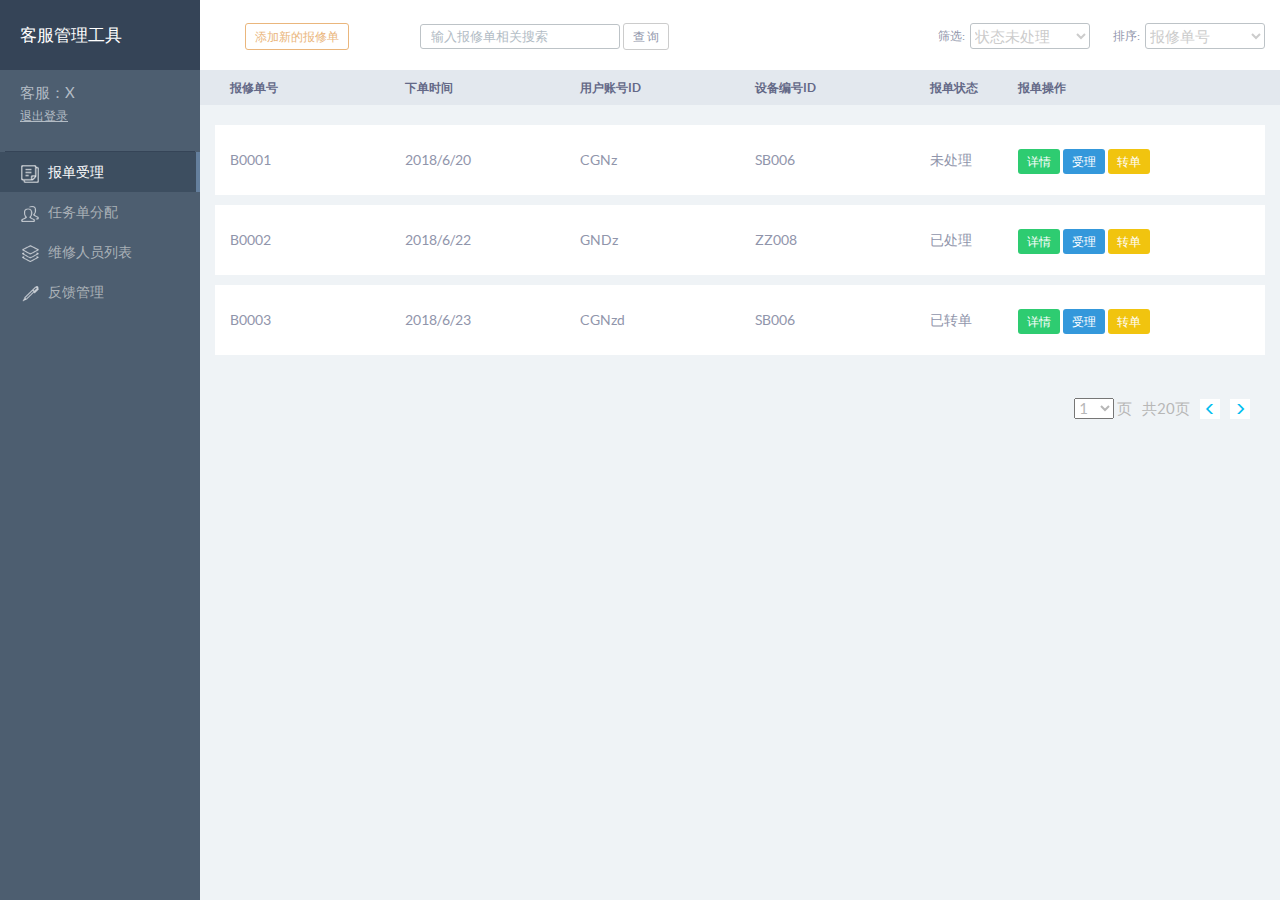
==== commit 04caa99e: "原型基本最终版" ====
--- a/prototype/new/kefu/index.html
+++ b/prototype/new/kefu/index.html
@@ -56,6 +56,16 @@
         <link rel="stylesheet" type="text/css" href="css/bootstrap.min.css" />
         <link rel="stylesheet" type="text/css" href="css/flat-ui.min.css" />
         <link rel="stylesheet" type="text/css" href="css/jquery.nouislider.css">
+        <style type="text/css">
+            .form-group{
+                margin-bottom: 5px;
+                font-size: 12px;
+            }
+
+            label {
+                font-size: 12px;
+            }
+        </style>
     </head>
 
     <body>
@@ -76,21 +86,18 @@
                 <div class="meun-item" href="#char" aria-controls="char" role="tab" data-toggle="tab"><img src="images/icon_chara_grey.png">任务单分配</div>
                 <div class="meun-item" href="#user" aria-controls="user" role="tab" data-toggle="tab"><img src="images/icon_user_grey.png">维修人员列表</div>
                 <div class="meun-item" href="#scho" aria-controls="scho" role="tab" data-toggle="tab"><img src="images/icon_change_grey.png">反馈管理</div>
-                <!-- <div class="meun-title">地区管理</div>
-                <div class="meun-item" href="#scho" aria-controls="scho" role="tab" data-toggle="tab"><img src="images/icon_house_grey.png">地区管理</div>
-                <div class="meun-item" href="#regu" aria-controls="regu" role="tab" data-toggle="tab"><img src="images/icon_rule_grey.png">规则管理</div>
-                <div class="meun-item" href="#stud" aria-controls="stud" role="tab" data-toggle="tab"><img src="images/icon_card_grey.png">人员信息</div>
-                <div class="meun-item" href="#sitt" aria-controls="sitt" role="tab" data-toggle="tab"><img src="images/icon_char_grey.png">座位管理</div> -->
             </div>
             <!-- 右侧具体内容栏目 -->
             <div id="rightContent">
                 <a class="toggle-btn" id="nimei">
                     <i class="glyphicon glyphicon-align-justify"></i>
                 </a>
-                <!-- Tab panes -->
+                <!-- 模块列表 -->
                 <div class="tab-content">
                     <!--报单受理模块 -->
                     <div role="tabpanel" class="tab-pane active" id="sour">
+
+                        <!--头部筛选、搜索操作-->
                         <div class="check-div form-inline">
                             <div class="col-xs-2 col-md-2 col-sm-2 col-lg-2">
                                 <button class="btn btn-yellow btn-xs" data-toggle="modal" data-target="#addSchool">添加新的报修单 </button>
@@ -116,6 +123,7 @@
                             </div>
                         </div>
                         <div class="data-div">
+                            <!--报修单表头-->
                             <div class="row tableHeader">
                                 <div class="col-lg-2 col-md-2 col-sm-2 col-xs-2 ">
                                     报修单号
@@ -136,7 +144,8 @@
                                     报单操作
                                 </div>
                             </div>
-                            
+
+                            <!--报修单列表-->
                             <div class="tablebody">
                                     <div id="collapseSchool" class="collapse in" aria-expanded="true">
                                         <div class="row">
@@ -156,8 +165,8 @@
                                                 未处理
                                             </div>
                                             <div class="col-lg-3 col-md-3 col-sm-3 col-xs-3">
-                                                <button class="btn btn-success btn-xs" data-toggle="modal" data-target="#changeSource">详情</button>
-                                                <button class="btn btn-info btn-xs" data-toggle="modal" data-target="#changeSource">受理</button>
+                                                <button class="btn btn-success btn-xs" data-toggle="modal" data-target="#showDetail">详情</button>
+                                                <button class="btn btn-info btn-xs" data-toggle="modal" data-target="#getHandle">受理</button>
                                                 <button class="btn btn-warning btn-xs" data-toggle="modal" data-target="#changeSource">转单</button>
                                             </div>
                                         </div>
@@ -178,8 +187,8 @@
                                                 已处理
                                             </div>
                                             <div class="col-lg-3 col-md-3 col-sm-3 col-xs-3">
-                                                <button class="btn btn-success btn-xs" data-toggle="modal" data-target="#changeSource">详情</button>
-                                                <button class="btn btn-info btn-xs" data-toggle="modal" data-target="#changeSource">受理</button>
+                                                <button class="btn btn-success btn-xs" data-toggle="modal" data-target="#showDetail">详情</button>
+                                                <button class="btn btn-info btn-xs" data-toggle="modal" data-target="#getHandle">受理</button>
                                                 <button class="btn btn-warning btn-xs" data-toggle="modal" data-target="#changeSource">转单</button>
                                            </div>
                                         </div>
@@ -200,14 +209,15 @@
                                                 已转单
                                             </div>
                                             <div class="col-lg-3 col-md-3 col-sm-3 col-xs-3">
-                                                <button class="btn btn-success btn-xs" data-toggle="modal" data-target="#changeSource">详情</button>
-                                                <button class="btn btn-info btn-xs" data-toggle="modal" data-target="#changeSource">受理</button>
+                                                <button class="btn btn-success btn-xs" data-toggle="modal" data-target="#showDetail">详情</button>
+                                                <button class="btn btn-info btn-xs" data-toggle="modal" data-target="#getHandle">受理</button>
                                                 <button class="btn btn-warning btn-xs" data-toggle="modal" data-target="#changeSource">转单</button>
                                            </div>
                                         </div>
                                     </div>
                             </div>
                         </div>
+
                         <!--页码块-->
                         <footer class="footer">
                             <ul class="pagination">
@@ -239,56 +249,57 @@
                                 </li>
                             </ul>
                         </footer>
-                        <!--弹出窗口 添加资源-->
-                        <div class="modal fade" id="addSource" role="dialog" aria-labelledby="gridSystemModalLabel">
+                        
+                        <!--报单详情弹出窗口-->
+                        <div class="modal fade" id="showDetail" role="dialog" aria-labelledby="gridSystemModalLabel">
                             <div class="modal-dialog" role="document">
                                 <div class="modal-content">
                                     <div class="modal-header">
                                         <button type="button" class="close" data-dismiss="modal" aria-label="Close"><span aria-hidden="true">&times;</span></button>
-                                        <h4 class="modal-title" id="gridSystemModalLabel">添加资源</h4>
+                                        <h4 class="modal-title" id="gridSystemModalLabel">报修单详情</h4>
                                     </div>
                                     <div class="modal-body">
                                         <div class="container-fluid">
                                             <form class="form-horizontal">
                                                 <div class="form-group ">
-                                                    <label for="sName" class="col-xs-3 control-label">名称：</label>
-                                                    <div class="col-xs-8 ">
-                                                        <input type="email" class="form-control input-sm duiqi" id="sName" placeholder="">
-                                                    </div>
-                                                </div>
-                                                <div class="form-group">
-                                                    <label for="sLink" class="col-xs-3 control-label">链接：</label>
+                                                    <label for="sName" class="col-xs-3 control-label">报修单号：</label>
+                                                    <div class="col-xs-8 ">
+                                                        <input type="email" class="form-control input-sm duiqi" id="sName" placeholder="">
+                                                    </div>
+                                                </div>
+                                                <div class="form-group">
+                                                    <label for="sLink" class="col-xs-3 control-label">故障描述：</label>
                                                     <div class="col-xs-8 ">
                                                         <input type="" class="form-control input-sm duiqi" id="sLink" placeholder="">
                                                     </div>
                                                 </div>
                                                 <div class="form-group">
-                                                    <label for="sOrd" class="col-xs-3 control-label">排序：</label>
+                                                    <label for="sOrd" class="col-xs-3 control-label">地区：</label>
                                                     <div class="col-xs-8">
                                                         <input type="" class="form-control input-sm duiqi" id="sOrd" placeholder="">
                                                     </div>
                                                 </div>
                                                 <div class="form-group">
-                                                    <label for="sKnot" class="col-xs-3 control-label">父节点：</label>
-                                                    <div class="col-xs-8">
-                                                        <input type="" class="form-control input-sm duiqi" id="sKnot" placeholder="">
-                                                    </div>
-                                                </div>
-                                                <div class="form-group">
-                                                    <label for="exampleInput1" class="col-xs-3 control-label">资源类型：</label>
+                                                    <label for="exampleInput1" class="col-xs-3 control-label">选择维修人员：</label>
                                                     <div class="col-xs-8">
                                                         <label class="control-label" for="anniu">
-                                                            <input type="radio" name="leixing" id="anniu">菜单</label> &nbsp;&nbsp;&nbsp;&nbsp;&nbsp;&nbsp;&nbsp;&nbsp;
+                                                            <input type="radio" name="leixing" id="anniu">WX001</label> &nbsp;&nbsp;&nbsp;&nbsp;&nbsp;&nbsp;&nbsp;&nbsp;
                                                         <label class="control-label" for="meun">
-                                                            <input type="radio" name="leixing" id="meun"> 按钮</label>
+                                                            <input type="radio" name="leixing" id="meun"> WX002</label>
+                                                    </div>
+                                                </div>
+                                                <div class="form-group">
+                                                    <label for="sOrd" class="col-xs-3 control-label">备注：</label>
+                                                    <div class="col-xs-6">
+                                                        <textarea class="form-control input-sm duiqi"></textarea>
                                                     </div>
                                                 </div>
                                             </form>
                                         </div>
                                     </div>
                                     <div class="modal-footer">
-                                        <button type="button" class="btn btn-xs btn-xs btn-white" data-dismiss="modal">取 消</button>
-                                        <button type="button" class="btn btn-xs btn-xs btn-green">保 存</button>
+                                        <button type="button" class="btn btn-xs btn-white" data-dismiss="modal">取消</button>
+                                        <button type="button" class="btn btn-xs btn-green" data-toggle="modal" data-dismiss="modal" data-target="#getHandle">受理报修单</button>
                                     </div>
                                 </div>
                                 <!-- /.modal-content -->
@@ -297,21 +308,27 @@
                         </div>
                         <!-- /.modal -->
 
-                        <!--修改资源弹出窗口-->
-                        <div class="modal fade" id="changeSource" role="dialog" aria-labelledby="gridSystemModalLabel">
+                        <!--受理报单弹出窗口-->
+                        <div class="modal fade" id="getHandle" role="dialog" aria-labelledby="gridSystemModalLabel">
                             <div class="modal-dialog" role="document">
                                 <div class="modal-content">
                                     <div class="modal-header">
                                         <button type="button" class="close" data-dismiss="modal" aria-label="Close"><span aria-hidden="true">&times;</span></button>
-                                        <h4 class="modal-title" id="gridSystemModalLabel">新建任务单</h4>
+                                        <h4 class="modal-title" id="gridSystemModalLabel">生成任务单</h4>
                                     </div>
                                     <div class="modal-body">
                                         <div class="container-fluid">
                                             <form class="form-horizontal">
                                                 <div class="form-group ">
-                                                    <label for="sName" class="col-xs-3 control-label">单号：</label>
-                                                    <div class="col-xs-8 ">
-                                                        <input type="email" class="form-control input-sm duiqi" id="sName" placeholder="">
+                                                    <label for="sName" class="col-xs-3 control-label">任务单号：</label>
+                                                    <div class="col-xs-8 ">
+                                                        <input type="email" class="form-control input-sm duiqi" id="sName" placeholder="">
+                                                    </div>
+                                                </div>
+                                                <div class="form-group">
+                                                    <label for="sLink" class="col-xs-3 control-label">报修单号：</label>
+                                                    <div class="col-xs-8 ">
+                                                        <input type="" class="form-control input-sm duiqi" id="sLink" placeholder="">
                                                     </div>
                                                 </div>
                                                 <div class="form-group">
@@ -340,14 +357,16 @@
                                     </div>
                                     <div class="modal-footer">
                                         <button type="button" class="btn btn-xs btn-white" data-dismiss="modal">暂不分配</button>
-                                        <button type="button" class="btn btn-xs btn-green">确认任务单</button>
+                                        <button type="button" class="btn btn-xs btn-green" data-dismiss="modal">确认任务单</button>
                                     </div>
                                 </div>
                                 <!-- /.modal-content -->
                             </div>
                             <!-- /.modal-dialog -->
                         </div>
-                        <!-- /.modal -->
+                        <!-- /.modal-->
+
+
                         <!--弹出删除资源警告窗口-->
                         <div class="modal fade" id="deleteSource" role="dialog" aria-labelledby="gridSystemModalLabel">
                             <div class="modal-dialog" role="document">
@@ -375,6 +394,7 @@
 
                     <!--任务单分配模块 -->
                     <div role="tabpanel" class="tab-pane" id="char">
+                         <!--头部筛选、搜索操作-->
                         <div class="check-div form-inline">
                             <div class="col-xs-2 col-md-2 col-sm-2 col-lg-2">
                                 <button class="btn btn-yellow btn-xs" data-toggle="modal" data-target="#addSchool">添加新的任务单 </button>
@@ -400,6 +420,7 @@
                             </div>
                         </div>
                         <div class="data-div">
+                            <!--任务单表头-->
                             <div class="row tableHeader">
                                 <div class="col-lg-2 col-md-2 col-sm-2 col-xs-2 ">
                                     任务单号
@@ -420,6 +441,7 @@
                                     操作
                                 </div>
                             </div>
+                             <!--任务单列表项-->
                             <div class="tablebody">
                                 <div class="row">
                                     <div class="col-lg-2 col-md-2 col-sm-2 col-xs-2">
@@ -438,8 +460,8 @@
                                         未分配
                                     </div>
                                     <div class="col-lg-3 col-md-3 col-sm-3 col-xs-3">
-                                        <button class="btn btn-success btn-xs" data-toggle="modal" data-target="#changeChar">详情</button>
-                                        <button class="btn btn-info btn-xs" data-toggle="modal" data-target="#changeChar">分配</button>
+                                        <button class="btn btn-success btn-xs" data-toggle="modal" data-target="#showTDetail">详情</button>
+                                        <button class="btn btn-info btn-xs" data-toggle="modal" data-target="#Reassign">分配</button>
                                         <button class="btn btn-warning btn-xs" data-toggle="modal" data-target="#changeChar">反馈</button>
                                    </div>
                                 </div>
@@ -460,8 +482,8 @@
                                         已分配
                                     </div>
                                     <div class="col-lg-3 col-md-3 col-sm-3 col-xs-3">
-                                        <button class="btn btn-success btn-xs" data-toggle="modal" data-target="#changeChar">详情</button>
-                                        <button class="btn btn-info btn-xs" data-toggle="modal" data-target="#changeChar">分配</button>
+                                        <button class="btn btn-success btn-xs" data-toggle="modal" data-target="#showTDetail">详情</button>
+                                        <button class="btn btn-info btn-xs" data-toggle="modal" data-target="#Reassign">分配</button>
                                         <button class="btn btn-warning btn-xs" data-toggle="modal" data-target="#changeChar">反馈</button>
                                     </div>
                                 </div>
@@ -482,286 +504,14 @@
                                         已完成
                                     </div>
                                     <div class="col-lg-3 col-md-3 col-sm-3 col-xs-3">
-                                        <button class="btn btn-success btn-xs" data-toggle="modal" data-target="#changeChar">详情</button>
-                                        <button class="btn btn-info btn-xs" data-toggle="modal" data-target="#changeChar">分配</button>
+                                        <button class="btn btn-success btn-xs" data-toggle="modal" data-target="#showTDetail">详情</button>
+                                        <button class="btn btn-info btn-xs" data-toggle="modal" data-target="#Reassign">分配</button>
                                         <button class="btn btn-warning btn-xs" data-toggle="modal" data-target="#changeChar">反馈</button>
                                    </div>
                                 </div>
-                    </div>
-                    
-
-                
-                
-                </div>
-                <!--页码块-->
-                <footer class="footer">
-                    <ul class="pagination">
-                        <li>
-                            <select>
-                                <option>1</option>
-                                <option>2</option>
-                                <option>3</option>
-                                <option>4</option>
-                                <option>5</option>
-                                <option>6</option>
-                                <option>7</option>
-                                <option>8</option>
-                                <option>9</option>
-                                <option>10</option>
-                            </select>
-                            页
-                        </li>
-                        <li class="gray">
-                            共20页
-                        </li>
-                        <li>
-                            <i class="glyphicon glyphicon-menu-left">
-                            </i>
-                        </li>
-                        <li>
-                            <i class="glyphicon glyphicon-menu-right">
-                            </i>
-                        </li>
-                    </ul>
-                </footer>
-                <!--增加权限弹出窗口-->
-                <div class="modal fade" id="addChar" role="dialog" aria-labelledby="gridSystemModalLabel">
-                    <div class="modal-dialog" role="document">
-                        <div class="modal-content">
-                            <div class="modal-header">
-                                <button type="button" class="close" data-dismiss="modal" aria-label="Close"><span aria-hidden="true">&times;</span></button>
-                                <h4 class="modal-title" id="gridSystemModalLabel">添加权限</h4>
-                            </div>
-                            <div class="modal-body">
-                                <div class="container-fluid">
-                                    <form class="form-horizontal">
-                                        <div class="form-group ">
-                                            <label for="sName" class="col-xs-3 control-label">任务单号：T001</label>
-                                            
-                                        </div>
-                                        <div class="form-group">
-                                            <label for="sLink" class="col-xs-3 control-label">报修单号：B001</label>
-                                            <div class="col-xs-6 ">
-                                                <textarea class="form-control input-sm duiqi"></textarea>
-                                            </div>
-                                        </div>
-                                        <div class="form-group">
-                                            <label for="sOrd" class="col-xs-3 control-label">维修人员ID：WX001</label>
-                                        </div>
-
-                                    </form>
-                                </div>
-                            </div>
-                            <div class="modal-footer">
-                                <button type="button" class="btn btn-xs btn-white" data-dismiss="modal">取 消</button>
-                                <button type="button" class="btn btn-xs btn-green">保 存</button>
-                            </div>
-                        </div>
-                        <!-- /.modal-content -->
-                    </div>
-                    <!-- /.modal-dialog -->
-                </div>
-                <!-- /.modal -->
-
-                <!--修改权限弹出窗口-->
-                <div class="modal fade" id="changeChar" role="dialog" aria-labelledby="gridSystemModalLabel">
-                    <div class="modal-dialog" role="document">
-                        <div class="modal-content">
-                            <div class="modal-header">
-                                <button type="button" class="close" data-dismiss="modal" aria-label="Close"><span aria-hidden="true">&times;</span></button>
-                                <h4 class="modal-title" id="gridSystemModalLabel">任务单详情</h4>
-                            </div>
-                            <div class="modal-body">
-                                <div class="container-fluid">
-                                    <form class="form-horizontal">
-                                        <div class="form-group ">
-                                            <label for="sName" class="col-xs-3 control-label">任务单号：</label>
-                                            <div class="col-xs-6 ">
-                                                <input type="email" class="form-control input-sm duiqi" id="sName" placeholder="">
-                                            </div>
-                                        </div>
-                                        <div class="form-group">
-                                            <label for="sLink" class="col-xs-3 control-label">报修单号：</label>
-                                            <div class="col-xs-6 ">
-                                                <textarea class="form-control input-sm duiqi"></textarea>
-                                            </div>
-                                        </div>
-                                        <div class="form-group">
-                                            <label for="sOrd" class="col-xs-3 control-label">生成时间：</label>
-                                            <div class="col-xs-6">
-                                                <input type="" class="form-control input-sm duiqi" id="sOrd" placeholder="">
-                                            </div>
-                                        </div>
-                                        <div class="form-group">
-                                            <label for="sOrd" class="col-xs-3 control-label">维修人员id：</label>
-                                            <div class="col-xs-6">
-                                                <input type="" class="form-control input-sm duiqi" id="sOrd" placeholder="">
-                                            </div>
-                                        </div>
-                                        <div class="form-group">
-                                            <label for="sOrd" class="col-xs-3 control-label">备注：</label>
-                                            <div class="col-xs-6">
-                                                <textarea class="form-control input-sm duiqi"></textarea>
-                                            </div>
-                                        </div>
-                                    </form>
-                                </div>
-                            </div>
-                            <div class="modal-footer">
-                                <button type="button" class="btn btn-xs btn-white" data-dismiss="modal">取消</button>
-                                <button type="button" class="btn btn-xs btn-green">确认</button>
-                            </div>
-                        </div>
-                        <!-- /.modal-content -->
-                    </div>
-                    <!-- /.modal-dialog -->
-                </div>
-                <!-- /.modal -->
-
-                <!--弹出删除权限警告窗口-->
-                <div class="modal fade" id="deleteChar" role="dialog" aria-labelledby="gridSystemModalLabel">
-                    <div class="modal-dialog" role="document">
-                        <div class="modal-content">
-                            <div class="modal-header">
-                                <button type="button" class="close" data-dismiss="modal" aria-label="Close"><span aria-hidden="true">&times;</span></button>
-                                <h4 class="modal-title" id="gridSystemModalLabel">提示</h4>
-                            </div>
-                            <div class="modal-body">
-                                <div class="container-fluid">
-                                    确定要删除该权限？删除后不可恢复！
-                                </div>
-                            </div>
-                            <div class="modal-footer">
-                                <button type="button" class="btn btn-xs btn-white" data-dismiss="modal">取 消</button>
-                                <button type="button" class="btn btn-xs btn-danger">保 存</button>
-                            </div>
-                        </div>
-                        <!-- /.modal-content -->
-                    </div>
-                    <!-- /.modal-dialog -->
-                </div>
-                <!-- /.modal -->
-
-                    </div>
-
-                    <!--维修人员列表模块-->
-                    <div role="tabpanel" class="tab-pane" id="user">
-                        <div class="check-div form-inline">
-                            <div class="col-xs-2 col-md-2 col-sm-2 col-lg-2">
-                                <button class="btn btn-yellow btn-xs" data-toggle="modal" data-target="#addSchool">添加新的维修人员 </button>
-                            </div>
-                            <div class="col-lg-4 col-xs-4 col-md-4 col-sm-4 ">
-                                <input type="text" class=" form-control input-sm " placeholder="输入维修人员相关搜索">
-                                <button class="btn btn-white btn-xs ">查 询 </button>
-                            </div>
-
-                            <div class="col-lg-5 col-xs-5 col-md-5 col-sm-5" style="text-align: right;float: right;">
-                                <label for="paixu">筛选:&nbsp;</label>
-                                <select class="form-control">
-                                    <option>状态工作中</option>
-                                    <option>状态空闲</option>
-                                    <option>状态请假</option>
-                                </select>
-                                <label for="paixu" style="padding-left:20px">排序:&nbsp;</label>
-                                <select class="form-control">
-                                    <option>负责区域</option>
-                                    <option>维修人员id</option>
-                                    <option>姓名</option>
-                                </select>
-                            </div>
-                        </div>
-                        <div class="data-div">
-                            <div class="row tableHeader">
-                                <div class="col-lg-2 col-md-2 col-sm-2 col-xs-2 ">
-                                    维修人员ID
-                                </div>
-                                <div class="col-lg-2 col-md-2 col-sm-2 col-xs-2">
-                                    姓名
-                                </div>
-                                <div class="col-lg-2 col-md-2 col-sm-2 col-xs-2">
-                                    负责区域
-                                </div>
-                                <div class="col-lg-2 col-md-2 col-sm-2 col-xs-2">
-                                    联系方式
-                                </div>
-                                <div class="col-lg-2 col-md-2 col-sm-2 col-xs-2">
-                                    当前状态
-                                </div>
-                                <div class="col-lg-2 col-md-2 col-sm-2 col-xs-2">
-                                    操作
-                                </div>
-                            </div>
-                            <div class="tablebody">
-
-                                <div class="row">
-                                    <div class="col-xs-2 ">
-                                        WX001
-                                    </div>
-                                    <div class="col-xs-2">
-                                        杨晓飞
-                                    </div>
-                                    <div class="col-xs-2">
-                                        C10
-                                    </div>
-                                    <div class="col-xs-2">
-                                        13688889999
-                                    </div>
-                                    <div class="col-xs-2">
-                                        工作中
-                                    </div>
-                                    <div class="col-xs-2">
-                                            <button class="btn btn-info btn-xs" data-toggle="modal" data-target="#changeSource">查看详情</button>
-                                            <button class="btn btn-success btn-xs" data-toggle="modal" data-target="#reviseUser">编辑</button>
-                                       </div>
-                                </div>
-
-                                <div class="row">
-                                    <div class="col-xs-2 ">
-                                        WX002
-                                    </div>
-                                    <div class="col-xs-2">
-                                        蔡BB
-                                    </div>
-                                    <div class="col-xs-2">
-                                        C8
-                                    </div>
-                                    <div class="col-xs-2">
-                                        13666666699
-                                    </div>
-                                    <div class="col-xs-2">
-                                        请假
-                                    </div>
-                                    <div class="col-xs-2">
-                                        <button class="btn btn-info btn-xs" data-toggle="modal" data-target="#changeSource">查看详情</button>
-                                        <button class="btn btn-success btn-xs" data-toggle="modal" data-target="#reviseUser">编辑</button>
-                                    </div>
-                                </div>
-
-                                <div class="row">
-                                    <div class="col-xs-2 ">
-                                        WX003
-                                    </div>
-                                    <div class="col-xs-2">
-                                        洞箫杨
-                                    </div>
-                                    <div class="col-xs-2">
-                                        B8
-                                    </div>
-                                    <div class="col-xs-2">
-                                        15988889999
-                                    </div>
-                                    <div class="col-xs-2">
-                                        空闲
-                                    </div>
-                                    <div class="col-xs-2">
-                                            <button class="btn btn-info btn-xs" data-toggle="modal" data-target="#changeSource">查看详情</button>
-                                            <button class="btn btn-success btn-xs" data-toggle="modal" data-target="#reviseUser">编辑</button>
-                                       </div>
-                                </div>
-
-                            </div>
-
-                        </div>
+                            </div>
+                        </div>
+
                         <!--页码块-->
                         <footer class="footer">
                             <ul class="pagination">
@@ -794,76 +544,59 @@
                             </ul>
                         </footer>
 
-                        <!--弹出添加用户窗口-->
-                        <div class="modal fade" id="addUser" role="dialog" aria-labelledby="gridSystemModalLabel">
+                        <!--任务单详情弹出窗口-->
+                        <div class="modal fade" id="showTDetail" role="dialog" aria-labelledby="gridSystemModalLabel">
                             <div class="modal-dialog" role="document">
                                 <div class="modal-content">
                                     <div class="modal-header">
                                         <button type="button" class="close" data-dismiss="modal" aria-label="Close"><span aria-hidden="true">&times;</span></button>
-                                        <h4 class="modal-title" id="gridSystemModalLabel">添加用户</h4>
+                                        <h4 class="modal-title" id="gridSystemModalLabel">任务单详情</h4>
                                     </div>
                                     <div class="modal-body">
                                         <div class="container-fluid">
                                             <form class="form-horizontal">
                                                 <div class="form-group ">
-                                                    <label for="sName" class="col-xs-3 control-label">用户名：</label>
-                                                    <div class="col-xs-8 ">
-                                                        <input type="email" class="form-control input-sm duiqi" id="sName" placeholder="">
-                                                    </div>
-                                                </div>
-                                                <div class="form-group">
-                                                    <label for="sLink" class="col-xs-3 control-label">真实姓名：</label>
-                                                    <div class="col-xs-8 ">
-                                                        <input type="" class="form-control input-sm duiqi" id="sLink" placeholder="">
-                                                    </div>
-                                                </div>
-                                                <div class="form-group">
-                                                    <label for="sOrd" class="col-xs-3 control-label">电子邮箱：</label>
+                                                    <label for="sName" class="col-xs-3 control-label">任务单号：</label>
                                                     <div class="col-xs-8">
                                                         <input type="" class="form-control input-sm duiqi" id="sOrd" placeholder="">
                                                     </div>
                                                 </div>
                                                 <div class="form-group">
-                                                    <label for="sKnot" class="col-xs-3 control-label">电话：</label>
+                                                    <label for="sLink" class="col-xs-3 control-label">报修单号：</label>
                                                     <div class="col-xs-8">
-                                                        <input type="" class="form-control input-sm duiqi" id="sKnot" placeholder="">
-                                                    </div>
-                                                </div>
-                                                <div class="form-group">
-                                                    <label for="sKnot" class="col-xs-3 control-label">地区：</label>
+                                                        <input type="" class="form-control input-sm duiqi" id="sOrd" placeholder="">
+                                                    </div>
+                                                </div>
+                                                <div class="form-group">
+                                                    <label for="sOrd" class="col-xs-3 control-label">维修人员ID：</label>
                                                     <div class="col-xs-8">
-                                                        <select class=" form-control select-duiqi">
-                                                            <option value="">国际关系地区</option>
-                                                            <option value="">北京大学</option>
-                                                            <option value="">天津大学</option>
-                                                        </select>
-                                                    </div>
-                                                </div>
-                                                <div class="form-group">
-                                                    <label for="sKnot" class="col-xs-3 control-label">权限：</label>
+                                                            <input type="" class="form-control input-sm duiqi" id="sOrd" placeholder="">
+                                                    </div>
+                                                </div>
+                                                <div class="form-group">
+                                                    <label for="sLink" class="col-xs-3 control-label">故障描述：</label>
+                                                    <div class="col-xs-8 ">
+                                                        <input type="" class="form-control input-sm duiqi" id="sLink" placeholder="">
+                                                    </div>
+                                                </div>
+                                                <div class="form-group">
+                                                    <label for="sOrd" class="col-xs-3 control-label">地区：</label>
                                                     <div class="col-xs-8">
-                                                        <select class=" form-control select-duiqi">
-                                                            <option value="">管理员</option>
-                                                            <option value="">普通用户</option>
-                                                            <option value="">游客</option>
-                                                        </select>
-                                                    </div>
-                                                </div>
-                                                <div class="form-group">
-                                                    <label for="situation" class="col-xs-3 control-label">状态：</label>
-                                                    <div class="col-xs-8">
-                                                        <label class="control-label" for="anniu">
-                                                            <input type="radio" name="situation" id="normal">正常</label> &nbsp;&nbsp;&nbsp;&nbsp;&nbsp;&nbsp;&nbsp;&nbsp;
-                                                        <label class="control-label" for="meun">
-                                                            <input type="radio" name="situation" id="forbid"> 禁用</label>
+                                                        <input type="" class="form-control input-sm duiqi" id="sOrd" placeholder="">
+                                                    </div>
+                                                </div>
+                                                <div class="form-group">
+                                                    <label for="sOrd" class="col-xs-3 control-label">备注：</label>
+                                                    <div class="col-xs-6">
+                                                        <textarea class="form-control input-sm duiqi"></textarea>
                                                     </div>
                                                 </div>
                                             </form>
                                         </div>
                                     </div>
                                     <div class="modal-footer">
-                                        <button type="button" class="btn btn-xs btn-white" data-dismiss="modal">取 消</button>
-                                        <button type="button" class="btn btn-xs btn-green">保 存</button>
+                                        <button type="button" class="btn btn-xs btn-white" data-dismiss="modal">确定</button>
+                                        <button type="button" class="btn btn-xs btn-green" data-dismiss="modal"  data-toggle="modal" data-target="#Reassign">重新分配维修人员</button>
                                     </div>
                                 </div>
                                 <!-- /.modal-content -->
@@ -872,68 +605,54 @@
                         </div>
                         <!-- /.modal -->
 
-                        <!--弹出修改用户窗口-->
-                        <div class="modal fade" id="reviseUser" role="dialog" aria-labelledby="gridSystemModalLabel">
+                        <!--分配人员弹出窗口-->
+                        <div class="modal fade" id="Reassign" role="dialog" aria-labelledby="gridSystemModalLabel">
                             <div class="modal-dialog" role="document">
                                 <div class="modal-content">
                                     <div class="modal-header">
                                         <button type="button" class="close" data-dismiss="modal" aria-label="Close"><span aria-hidden="true">&times;</span></button>
-                                        <h4 class="modal-title" id="gridSystemModalLabel">修改用户</h4>
+                                        <h4 class="modal-title" id="gridSystemModalLabel">分配维修人员</h4>
                                     </div>
                                     <div class="modal-body">
                                         <div class="container-fluid">
                                             <form class="form-horizontal">
                                                 <div class="form-group ">
-                                                    <label for="sName" class="col-xs-3 control-label">用户名：</label>
-                                                    <div class="col-xs-8 ">
-                                                        <input type="email" class="form-control input-sm duiqi" id="sName" placeholder="">
-                                                    </div>
-                                                </div>
-                                                <div class="form-group">
-                                                    <label for="sLink" class="col-xs-3 control-label">真实姓名：</label>
-                                                    <div class="col-xs-8 ">
-                                                        <input type="" class="form-control input-sm duiqi" id="sLink" placeholder="">
-                                                    </div>
-                                                </div>
-                                                <div class="form-group">
-                                                    <label for="sOrd" class="col-xs-3 control-label">电子邮箱：</label>
-                                                    <div class="col-xs-8">
+                                                    <label for="sName" class="col-xs-3 control-label">任务单号：</label>
+                                                    <div class="col-xs-6 ">
+                                                        <input type="email" class="form-control input-sm duiqi" id="sName" placeholder="">
+                                                    </div>
+                                                </div>
+                                                <div class="form-group">
+                                                    <label for="sLink" class="col-xs-3 control-label">报修单号：</label>
+                                                    <div class="col-xs-6 ">
+                                                        <textarea class="form-control input-sm duiqi"></textarea>
+                                                    </div>
+                                                </div>
+                                                <div class="form-group">
+                                                    <label for="sOrd" class="col-xs-3 control-label">生成时间：</label>
+                                                    <div class="col-xs-6">
                                                         <input type="" class="form-control input-sm duiqi" id="sOrd" placeholder="">
                                                     </div>
                                                 </div>
                                                 <div class="form-group">
-                                                    <label for="sKnot" class="col-xs-3 control-label">电话：</label>
-                                                    <div class="col-xs-8">
-                                                        <input type="" class="form-control input-sm duiqi" id="sKnot" placeholder="">
-                                                    </div>
-                                                </div>
-                                                <div class="form-group">
-                                                    <label for="sKnot" class="col-xs-3 control-label">地区：</label>
-                                                    <div class="col-xs-8">
-                                                        <input type="" class="form-control input-sm duiqi" id="sKnot" placeholder="">
-                                                    </div>
-                                                </div>
-                                                <div class="form-group">
-                                                    <label for="sKnot" class="col-xs-3 control-label">权限：</label>
-                                                    <div class="col-xs-8">
-                                                        <input type="" class="form-control input-sm duiqi" id="sKnot" placeholder="">
-                                                    </div>
-                                                </div>
-                                                <div class="form-group">
-                                                    <label for="situation" class="col-xs-3 control-label">状态：</label>
-                                                    <div class="col-xs-8">
-                                                        <label class="control-label" for="anniu">
-                                                            <input type="radio" name="situation" id="normal">正常</label> &nbsp;&nbsp;&nbsp;&nbsp;&nbsp;&nbsp;&nbsp;&nbsp;
-                                                        <label class="control-label" for="meun">
-                                                            <input type="radio" name="situation" id="forbid"> 禁用</label>
-                                                    </div>
-                                                </div>
+                                                    <label for="sOrd" class="col-xs-3 control-label">地区：</label>
+                                                    <div class="col-xs-6">
+                                                        <input type="" class="form-control input-sm duiqi" id="sOrd" placeholder="">
+                                                    </div>
+                                                </div>
+                                                <div class="form-group">
+                                                    <label for="sOrd" class="col-xs-3 control-label">选择维修人员：</label>
+                                                    <div class="col-xs-6">
+                                                        <input type="" class="form-control input-sm duiqi" id="sOrd" placeholder="">
+                                                    </div>
+                                                </div>
+                        
                                             </form>
                                         </div>
                                     </div>
                                     <div class="modal-footer">
-                                        <button type="button" class="btn btn-xs btn-white" data-dismiss="modal">取 消</button>
-                                        <button type="button" class="btn btn-xs btn-green">保 存</button>
+                                        <button type="button" class="btn btn-xs btn-white" data-dismiss="modal">取消</button>
+                                        <button type="button" class="btn btn-xs btn-green" data-dismiss="modal">确认</button>
                                     </div>
                                 </div>
                                 <!-- /.modal-content -->
@@ -942,8 +661,8 @@
                         </div>
                         <!-- /.modal -->
 
-                        <!--弹出删除用户警告窗口-->
-                        <div class="modal fade" id="deleteUser" role="dialog" aria-labelledby="gridSystemModalLabel">
+                        <!--弹出删除权限警告窗口-->
+                        <div class="modal fade" id="deleteChar" role="dialog" aria-labelledby="gridSystemModalLabel">
                             <div class="modal-dialog" role="document">
                                 <div class="modal-content">
                                     <div class="modal-header">
@@ -952,12 +671,12 @@
                                     </div>
                                     <div class="modal-body">
                                         <div class="container-fluid">
-                                            确定要删除该用户？删除后不可恢复！
+                                            确定要删除该权限？删除后不可恢复！
                                         </div>
                                     </div>
                                     <div class="modal-footer">
                                         <button type="button" class="btn btn-xs btn-white" data-dismiss="modal">取 消</button>
-                                        <button type="button" class="btn  btn-xs btn-danger">保 存</button>
+                                        <button type="button" class="btn btn-xs btn-danger">保 存</button>
                                     </div>
                                 </div>
                                 <!-- /.modal-content -->
@@ -965,100 +684,124 @@
                             <!-- /.modal-dialog -->
                         </div>
                         <!-- /.modal -->
-
                     </div>
 
-                    <!--用户反馈模块-->
-                    <div role="tabpanel" class="tab-pane" id="scho">
+                    <!--维修人员列表模块-->
+                    <div role="tabpanel" class="tab-pane" id="user">
                         <div class="check-div form-inline">
                             <div class="col-xs-2 col-md-2 col-sm-2 col-lg-2">
-                                <button class="btn btn-yellow btn-xs" data-toggle="modal" data-target="#reviseSchool">添加新的反馈 </button>
+                                <button class="btn btn-yellow btn-xs" data-toggle="modal" data-target="#addUser">添加新的维修人员 </button>
                             </div>
                             <div class="col-lg-4 col-xs-4 col-md-4 col-sm-4 ">
-                                <input type="text" class=" form-control input-sm " placeholder="输入反馈单相关搜索">
+                                <input type="text" class=" form-control input-sm " placeholder="输入维修人员相关搜索">
                                 <button class="btn btn-white btn-xs ">查 询 </button>
                             </div>
-
+                            <!--头部筛选，搜索操作-->
                             <div class="col-lg-5 col-xs-5 col-md-5 col-sm-5" style="text-align: right;float: right;">
                                 <label for="paixu">筛选:&nbsp;</label>
                                 <select class="form-control">
-                                    <option>状态未处理</option>
-                                    <option>状态已处理</option>
+                                    <option>状态工作中</option>
+                                    <option>状态空闲</option>
+                                    <option>状态请假</option>
                                 </select>
                                 <label for="paixu" style="padding-left:20px">排序:&nbsp;</label>
                                 <select class="form-control">
-                                    <option>反馈单号</option>
-                                    <option>下单时间从最早到最近</option>
-                                    <option>下单时间从最近到更早</option>
+                                    <option>负责区域</option>
+                                    <option>维修人员id</option>
+                                    <option>姓名</option>
                                 </select>
                             </div>
                         </div>
                         <div class="data-div">
+                            <!--列表表头-->
                             <div class="row tableHeader">
                                 <div class="col-lg-2 col-md-2 col-sm-2 col-xs-2 ">
-                                    反馈单号
-                                </div>
-                                <div class="col-lg-2 col-md-2 col-sm-2 col-xs-2">
-                                    创建时间
-                                </div>
-                                <div class="col-lg-2 col-md-2 col-sm-2 col-xs-2">
-                                    反馈用户
-                                </div>
-                                <div class="col-lg-2 col-md-2 col-sm-2 col-xs-2">
-                                    完工/维修单号
-                                </div>
-                                <div class="col-lg-2 col-md-2 col-sm-2 col-xs-2">
-                                    反馈状态
+                                    维修人员ID
+                                </div>
+                                <div class="col-lg-2 col-md-2 col-sm-2 col-xs-2">
+                                    姓名
+                                </div>
+                                <div class="col-lg-2 col-md-2 col-sm-2 col-xs-2">
+                                    负责区域
+                                </div>
+                                <div class="col-lg-2 col-md-2 col-sm-2 col-xs-2">
+                                    维修内容
+                                </div>
+                                <div class="col-lg-2 col-md-2 col-sm-2 col-xs-2">
+                                    当前状态
                                 </div>
                                 <div class="col-lg-2 col-md-2 col-sm-2 col-xs-2">
                                     操作
                                 </div>
                             </div>
+                            <!--列表字段-->
                             <div class="tablebody">
-
                                 <div class="row">
                                     <div class="col-xs-2 ">
-                                        F001
-                                    </div>
-                                    <div class="col-xs-2">
-                                        2018/6/24
-                                    </div>
-                                    <div class="col-xs-2">
-                                        CGNz
-                                    </div>
-                                    <div class="col-xs-2">
-                                        T001
-                                    </div>
-                                    <div class="col-xs-2">
-                                        <a class="linkCcc">好评</a>
-                                    </div>
-                                    <div class="col-xs-2">
-                                        <button class="btn btn-success btn-xs" data-toggle="modal" data-target="#addSchool">查看详情</button>
-                                        <button class="btn btn-info btn-xs" data-toggle="modal" data-target="#reviseSchool">处理</button>
+                                        WX001
+                                    </div>
+                                    <div class="col-xs-2">
+                                        杨晓飞
+                                    </div>
+                                    <div class="col-xs-2">
+                                        C10
+                                    </div>
+                                    <div class="col-xs-2">
+                                        空调
+                                    </div>
+                                    <div class="col-xs-2">
+                                        工作中
+                                    </div>
+                                    <div class="col-xs-2">
+                                        <button class="btn btn-info btn-xs" data-toggle="modal" data-target="#viewUser">查看详情</button>
+                                        <button class="btn btn-success btn-xs" data-toggle="modal" data-target="#editUser">编辑</button>
                                     </div>
                                 </div>
 
                                 <div class="row">
                                     <div class="col-xs-2 ">
-                                        F002
-                                    </div>
-                                    <div class="col-xs-2">
-                                        2018/6/29
-                                    </div>
-                                    <div class="col-xs-2">
-                                        BB33
-                                    </div>
-                                    <div class="col-xs-2">
-                                        T002
-                                    </div>
-                                    <div class="col-xs-2">
-                                        <a class="linkCcc">差评</a>
-                                    </div>
-                                    <div class="col-xs-2">
-                                        <button class="btn btn-success btn-xs" data-toggle="modal" data-target="#addSchool">查看详情</button>
-                                        <button class="btn btn-info btn-xs" data-toggle="modal" data-target="#reviseSchool">处理</button>
-                                    </div>
-                                </div>
+                                        WX002
+                                    </div>
+                                    <div class="col-xs-2">
+                                        蔡BB
+                                    </div>
+                                    <div class="col-xs-2">
+                                        C8
+                                    </div>
+                                    <div class="col-xs-2">
+                                        冰箱
+                                    </div>
+                                    <div class="col-xs-2">
+                                        请假
+                                    </div>
+                                    <div class="col-xs-2">
+                                        <button class="btn btn-info btn-xs" data-toggle="modal" data-target="#viewUser">查看详情</button>
+                                        <button class="btn btn-success btn-xs" data-toggle="modal" data-target="#editUser">编辑</button>
+                                    </div>
+                                </div>
+
+                                <div class="row">
+                                    <div class="col-xs-2 ">
+                                        WX003
+                                    </div>
+                                    <div class="col-xs-2">
+                                        洞箫杨
+                                    </div>
+                                    <div class="col-xs-2">
+                                        B8
+                                    </div>
+                                    <div class="col-xs-2">
+                                        所有家电
+                                    </div>
+                                    <div class="col-xs-2">
+                                        空闲
+                                    </div>
+                                    <div class="col-xs-2">
+                                            <button class="btn btn-info btn-xs" data-toggle="modal" data-target="#viewUser">查看详情</button>
+                                            <button class="btn btn-success btn-xs" data-toggle="modal" data-target="#editUser">编辑</button>
+                                       </div>
+                                </div>
+
                             </div>
 
                         </div>
@@ -1094,42 +837,48 @@
                             </ul>
                         </footer>
 
-                        <!--弹出添加用户窗口-->
-                        <div class="modal fade" id="addSchool" role="dialog" aria-labelledby="gridSystemModalLabel">
+                        <!--弹出添加维修人员窗口-->
+                        <div class="modal fade" id="addUser" role="dialog" aria-labelledby="gridSystemModalLabel">
                             <div class="modal-dialog" role="document">
                                 <div class="modal-content">
                                     <div class="modal-header">
                                         <button type="button" class="close" data-dismiss="modal" aria-label="Close"><span aria-hidden="true">&times;</span></button>
-                                        <h4 class="modal-title" id="gridSystemModalLabel">反馈详情</h4>
+                                        <h4 class="modal-title" id="gridSystemModalLabel">添加维修人员</h4>
                                     </div>
                                     <div class="modal-body">
                                         <div class="container-fluid">
                                             <form class="form-horizontal">
                                                 <div class="form-group ">
-                                                    <label for="sName" class="col-xs-3 control-label">完工单号/任务单号：</label>
-                                                    <div class="col-xs-8 ">
-                                                        <input type="email" class="form-control input-sm duiqi" id="sName" placeholder="">
-                                                    </div>
-                                                </div>
-                                                <div class="form-group ">
-                                                    <label for="sName" class="col-xs-3 control-label">总体评价：</label>
-                                                    <div class="col-xs-8 ">
-                                                        <input type="email" class="form-control input-sm duiqi" id="sName" placeholder="">
-                                                    </div>
-                                                </div>
-                                                <div class="form-group">
-                                                    <label for="sLink" class="col-xs-3 control-label">详细建议：</label>
-                                                    <div class="col-xs-8 ">
-                                                        <textarea class="form-control input-sm duiqi"></textarea>
-                                                    </div>
-                                                </div>
-                                                
+                                                    <label for="sName" class="col-xs-3 control-label">姓名：</label>
+                                                    <div class="col-xs-8 ">
+                                                        <input type="email" class="form-control input-sm duiqi" id="sName" placeholder="">
+                                                    </div>
+                                                </div>
+                                                <div class="form-group">
+                                                    <label for="sLink" class="col-xs-3 control-label">联系方式：</label>
+                                                    <div class="col-xs-8 ">
+                                                        <input type="" class="form-control input-sm duiqi" id="sLink" placeholder="">
+                                                    </div>
+                                                </div>
+                                                <div class="form-group">
+                                                    <label for="sOrd" class="col-xs-3 control-label">负责区域：</label>
+                                                    <div class="col-xs-8">
+                                                        <input type="" class="form-control input-sm duiqi" id="sOrd" placeholder="">
+                                                    </div>
+                                                </div>
+                                                <div class="form-group">
+                                                    <label for="sKnot" class="col-xs-3 control-label">维修内容：</label>
+                                                    <div class="col-xs-8">
+                                                        <input type="" class="form-control input-sm duiqi" id="sKnot" placeholder="">
+                                                    </div>
+                                                </div>
+            
                                             </form>
                                         </div>
                                     </div>
                                     <div class="modal-footer">
-                                        <button type="button" class="btn btn-xs btn-white" data-dismiss="modal">取 消</button>
-                                        <button type="button" class="btn btn-xs btn-green">保 存</button>
+                                        <button type="button" class="btn btn-xs btn-white" data-dismiss="modal">取消</button>
+                                        <button type="button" class="btn btn-xs btn-green" data-dismiss="modal">添加</button>
                                     </div>
                                 </div>
                                 <!-- /.modal-content -->
@@ -1138,47 +887,47 @@
                         </div>
                         <!-- /.modal -->
 
-                        <!--弹出修改用户窗口-->
-                        <div class="modal fade" id="reviseSchool" role="dialog" aria-labelledby="gridSystemModalLabel">
+                        <!--弹出修改维修人员信息窗口-->
+                        <div class="modal fade" id="editUser" role="dialog" aria-labelledby="gridSystemModalLabel">
                             <div class="modal-dialog" role="document">
                                 <div class="modal-content">
                                     <div class="modal-header">
                                         <button type="button" class="close" data-dismiss="modal" aria-label="Close"><span aria-hidden="true">&times;</span></button>
-                                        <h4 class="modal-title" id="gridSystemModalLabel">新建反馈单</h4>
+                                        <h4 class="modal-title" id="gridSystemModalLabel">修改信息</h4>
                                     </div>
                                     <div class="modal-body">
                                         <div class="container-fluid">
                                             <form class="form-horizontal">
                                                 <div class="form-group ">
-                                                    <label for="sName" class="col-xs-3 control-label">用户ID：</label>
-                                                    <div class="col-xs-8 ">
-                                                        <input type="email" class="form-control input-sm duiqi" id="sName" placeholder="">
-                                                    </div>
-                                                </div>
-                                                <div class="form-group ">
-                                                    <label for="sName" class="col-xs-3 control-label">反馈对象（完工单号/报修单号）：</label>
-                                                    <div class="col-xs-8 ">
-                                                        <input type="email" class="form-control input-sm duiqi" id="sName" placeholder="">
-                                                    </div>
-                                                </div>
-                                                <div class="form-group">
-                                                    <label for="sLink" class="col-xs-3 control-label">反馈评价：</label>
+                                                    <label for="sName" class="col-xs-3 control-label">姓名：</label>
+                                                    <div class="col-xs-8 ">
+                                                        <input type="email" class="form-control input-sm duiqi" id="sName" placeholder="">
+                                                    </div>
+                                                </div>
+                                                <div class="form-group">
+                                                    <label for="sLink" class="col-xs-3 control-label">联系方式：</label>
                                                     <div class="col-xs-8 ">
                                                         <input type="" class="form-control input-sm duiqi" id="sLink" placeholder="">
                                                     </div>
                                                 </div>
                                                 <div class="form-group">
-                                                    <label for="sOrd" class="col-xs-3 control-label">反馈内容：</label>
+                                                    <label for="sOrd" class="col-xs-3 control-label">负责区域：</label>
                                                     <div class="col-xs-8">
-                                                        <textarea class="form-control input-sm duiqi"></textarea>
+                                                        <input type="" class="form-control input-sm duiqi" id="sOrd" placeholder="">
+                                                    </div>
+                                                </div>
+                                                <div class="form-group">
+                                                    <label for="sKnot" class="col-xs-3 control-label">维修内容：</label>
+                                                    <div class="col-xs-8">
+                                                        <input type="" class="form-control input-sm duiqi" id="sKnot" placeholder="">
                                                     </div>
                                                 </div>
                                             </form>
                                         </div>
                                     </div>
                                     <div class="modal-footer">
-                                        <button type="button" class="btn btn-xs btn-white" data-dismiss="modal">取 消</button>
-                                        <button type="button" class="btn btn-xs btn-green">保 存</button>
+                                        <button type="button" class="btn btn-xs btn-white" data-dismiss="modal">取消</button>
+                                        <button type="button" class="btn btn-xs btn-green" data-dismiss="modal">保存</button>
                                     </div>
                                 </div>
                                 <!-- /.modal-content -->
@@ -1186,9 +935,63 @@
                             <!-- /.modal-dialog -->
                         </div>
                         <!-- /.modal -->
+                        <!-- 弹出查看维修人员信息窗口 -->
+                        <div class="modal fade" id="viewUser" role="dialog" aria-labelledby="gridSystemModalLabel">
+                                <div class="modal-dialog" role="document">
+                                    <div class="modal-content">
+                                        <div class="modal-header">
+                                            <button type="button" class="close" data-dismiss="modal" aria-label="Close"><span aria-hidden="true">&times;</span></button>
+                                            <h4 class="modal-title" id="gridSystemModalLabel">查看信息</h4>
+                                        </div>
+                                        <div class="modal-body">
+                                            <div class="container-fluid">
+                                                <form class="form-horizontal">
+                                                    <div class="form-group ">
+                                                        <label for="sName" class="col-xs-3 control-label">姓名：</label>
+                                                        <div class="col-xs-8 ">
+                                                            <input type="email" class="form-control input-sm duiqi" id="sName" placeholder="">
+                                                        </div>
+                                                    </div>
+                                                    <div class="form-group">
+                                                        <label for="sLink" class="col-xs-3 control-label">联系方式：</label>
+                                                        <div class="col-xs-8 ">
+                                                            <input type="" class="form-control input-sm duiqi" id="sLink" placeholder="">
+                                                        </div>
+                                                    </div>
+                                                    <div class="form-group">
+                                                        <label for="sOrd" class="col-xs-3 control-label">负责区域：</label>
+                                                        <div class="col-xs-8">
+                                                            <input type="" class="form-control input-sm duiqi" id="sOrd" placeholder="">
+                                                        </div>
+                                                    </div>
+                                                    <div class="form-group">
+                                                        <label for="sKnot" class="col-xs-3 control-label">维修内容：</label>
+                                                        <div class="col-xs-8">
+                                                            <input type="" class="form-control input-sm duiqi" id="sKnot" placeholder="">
+                                                        </div>
+                                                    </div> 
+                                                    <div class="form-group">
+                                                        <label for="sKnot" class="col-xs-3 control-label">维修记录：</label>
+                                                        <div class="col-xs-8">
+                                                            <input type="" class="form-control input-sm duiqi" id="sKnot" placeholder="">
+                                                        </div>
+                                                    </div>
+                                                </form>
+                                            </div>
+                                        </div>
+                                        <div class="modal-footer">
+                                            <button type="button" class="btn btn-xs btn-white" data-dismiss="modal">确定</button>
+                                            <button type="button" class="btn btn-xs btn-green" data-dismiss="modal" data-toggle="modal" data-target="#reviseUser">编辑信息</button>
+                                        </div>
+                                    </div>
+                                    <!-- /.modal-content -->
+                                </div>
+                                <!-- /.modal-dialog -->
+                            </div>
+                            <!-- /.modal -->
 
                         <!--弹出删除用户警告窗口-->
-                        <div class="modal fade" id="deleteSchool" role="dialog" aria-labelledby="gridSystemModalLabel">
+                        <div class="modal fade" id="deleteUser" role="dialog" aria-labelledby="gridSystemModalLabel">
                             <div class="modal-dialog" role="document">
                                 <div class="modal-content">
                                     <div class="modal-header">
@@ -1197,12 +1000,12 @@
                                     </div>
                                     <div class="modal-body">
                                         <div class="container-fluid">
-                                            确定要删除该地区？删除后不可恢复！
+                                            确定要删除该用户？删除后不可恢复！
                                         </div>
                                     </div>
                                     <div class="modal-footer">
                                         <button type="button" class="btn btn-xs btn-white" data-dismiss="modal">取 消</button>
-                                        <button type="button" class="btn btn-xs btn-danger">保 存</button>
+                                        <button type="button" class="btn  btn-xs btn-danger">保 存</button>
                                     </div>
                                 </div>
                                 <!-- /.modal-content -->
@@ -1213,184 +1016,99 @@
 
                     </div>
 
-                    <!-- 修改密码模块 -->
-                    <div role="tabpanel" class="tab-pane" id="chan">
-                        <div class="check-div">
-                            原始密码为12312313
-                        </div>
-                        <div style="padding: 50px 0;margin-top: 50px;background-color: #fff; text-align: right;width: 420px;margin: 50px auto;">
-                            <form class="form-horizontal">
-                                <div class="form-group">
-                                    <label for="sKnot" class="col-xs-4 control-label">原密码：</label>
-                                    <div class="col-xs-5">
-                                        <input type="" class="form-control input-sm duiqi" id="sKnot" placeholder="" style="margin-top: 7px;">
-                                    </div>
-                                </div>
-                                <div class="form-group">
-                                    <label for="sKnot" class="col-xs-4 control-label">新密码：</label>
-                                    <div class="col-xs-5">
-                                        <input type="" class="form-control input-sm duiqi" id="sKnot" placeholder="" style="margin-top: 7px;">
-                                    </div>
-                                </div>
-                                <div class="form-group">
-                                    <label for="sKnot" class="col-xs-4 control-label">重复密码：</label>
-                                    <div class="col-xs-5">
-                                        <input type="" class="form-control input-sm duiqi" id="sKnot" placeholder="" style="margin-top: 7px;">
-                                    </div>
-                                </div>
-                                <div class="form-group text-right">
-                                    <div class="col-xs-offset-4 col-xs-5" style="margin-left: 169px;">
-                                        <button type="reset" class="btn btn-xs btn-white">取 消</button>
-                                        <button type="submit" class="btn btn-xs btn-green">保存</button>
-                                    </div>
-                                </div>
-                            </form>
-                        </div>
-
-                    </div>
-
-                    <!--规则管理模块-->
-                    <div role="tabpanel" class="tab-pane" id="regu" style="padding-top: 50px;">
-                        <div class="data-div">
-                            <div class="tablebody col-lg-10 col-lg-offset-1">
-                                <div class="row">
-                                    <div class="col-xs-3" style="padding-right: 0;">签到超时时间</div>
-                                    <div class="col-xs-7 expand-col">
-                                        <div class="slider-minmax1">
-                                        </div>
-                                        <div class="row top100">
-                                            <span class="left">0</span>
-                                            <span class="right">30</span>
-                                        </div>
-                                    </div>
-                                    <div class="col-xs-2">
-                                        <button class="btn btn-xs btn-white">默认值</button>
-                                    </div>
-                                </div>
-                                <div class="row">
-                                    <div class="col-xs-3" style="padding-right: 0;">抢座超时时间</div>
-                                    <div class="col-xs-7 expand-col">
-                                        <div class="slider-minmax2">
-                                        </div>
-                                        <div class="row top100">
-                                            <span class="left">0</span>
-                                            <span class="right">15</span>
-                                        </div>
-                                    </div>
-                                    <div class="col-xs-2">
-                                        <button class="btn btn-xs btn-white">默认值</button>
-                                    </div>
-                                </div>
-
-                                <div class="row">
-                                    <div class="col-xs-3" style="padding-right: 0;">临时离开超时时间</div>
-                                    <div class="col-xs-7 expand-col">
-                                        <div class="slider-minmax3">
-                                        </div>
-                                        <div class="row top100">
-                                            <span class="left">0</span>
-                                            <span class="right">60</span>
-                                        </div>
-                                    </div>
-                                    <div class="col-xs-2">
-                                        <button class="btn btn-xs btn-white">默认值</button>
-                                    </div>
-                                </div>
-                                <div class="row">
-                                    <div class="col-xs-3" style="padding-right: 0;">违约次数冻结上限</div>
-                                    <div class="col-xs-7 expand-col">
-                                        <div class="slider-minmax4">
-                                        </div>
-                                        <div class="row top100">
-                                            <span class="left">0</span>
-                                            <span class="right">100</span>
-                                        </div>
-                                    </div>
-                                    <div class="col-xs-2">
-                                        <button class="btn btn-xs btn-white">默认值</button>
-                                    </div>
-                                </div>
-                                <div class="row">
-                                    <div class="col-xs-3" style="padding-right: 0;">可预约天数</div>
-                                    <div class="col-xs-7 expand-col">
-                                        <div class="slider-minmax5">
-                                        </div>
-                                        <div class="row top100">
-                                            <span class="left">0</span>
-                                            <span class="right">7</span>
-                                        </div>
-                                    </div>
-                                    <div class="col-xs-2">
-                                        <button class="btn btn-xs btn-white">默认值</button>
-                                    </div>
-                                </div>
-                                <div class="row">
-                                    <div class="col-xs-3" style="padding-right: 0;">最大未完成预约数</div>
-                                    <div class="col-xs-7 expand-col">
-                                        <div class="slider-minmax6">
-                                        </div>
-                                        <div class="row top100">
-                                            <span class="left">0</span>
-                                            <span class="right">10</span>
-                                        </div>
-                                    </div>
-                                    <div class="col-xs-2">
-                                        <button class="btn btn-xs btn-white">默认值</button>
-                                    </div>
-                                </div>
-                                <div class="modal-footer">
-                                    <button type="button" class="btn btn-xs btn-white" data-dismiss="modal">取 消</button>
-                                    <button type="button" class="btn btn-xs btn-green">保 存</button>
-                                </div>
-                            </div>
-                        </div>
-                    </div>
-
-                    <!--时间段管理模块-->
-                    <div role="tabpanel" class="tab-pane" id="time">
+                    <!--用户反馈模块-->
+                    <div role="tabpanel" class="tab-pane" id="scho">
+                        <!--头部筛选、搜索操作-->
                         <div class="check-div form-inline">
-                            <span href="#sitt" aria-controls="sitt" role="tab" data-toggle="tab" style="cursor: pointer;"><span class="glyphicon glyphicon glyphicon-chevron-left"></span>&nbsp;&nbsp;返回上一页</span>
-
-                            &nbsp;&nbsp;&nbsp;&nbsp;&nbsp;&nbsp;&nbsp;&nbsp;&nbsp;&nbsp;&nbsp;&nbsp;&nbsp;&nbsp;&nbsp;&nbsp;&nbsp;&nbsp;&nbsp;&nbsp;&nbsp;&nbsp;&nbsp;&nbsp; &nbsp;&nbsp;&nbsp;&nbsp;&nbsp;&nbsp;&nbsp;&nbsp;&nbsp;&nbsp;&nbsp;&nbsp;&nbsp;&nbsp;&nbsp;&nbsp;&nbsp;&nbsp;&nbsp;&nbsp;&nbsp;&nbsp;&nbsp;&nbsp;
-                            &nbsp;&nbsp;&nbsp;&nbsp;&nbsp;&nbsp;&nbsp;&nbsp;&nbsp;&nbsp;&nbsp;&nbsp;&nbsp;&nbsp;&nbsp;&nbsp;&nbsp;&nbsp;&nbsp;&nbsp;&nbsp;&nbsp;&nbsp;&nbsp; &nbsp;&nbsp;&nbsp;&nbsp;&nbsp;&nbsp;&nbsp;&nbsp;&nbsp;&nbsp;&nbsp;&nbsp;&nbsp;&nbsp;&nbsp;&nbsp;&nbsp;&nbsp;&nbsp;&nbsp;&nbsp;&nbsp;&nbsp;&nbsp;
-                            &nbsp;&nbsp;&nbsp;&nbsp;&nbsp;&nbsp;&nbsp;&nbsp;&nbsp;&nbsp;&nbsp;&nbsp;&nbsp;&nbsp;&nbsp;&nbsp;&nbsp;&nbsp;&nbsp;&nbsp;&nbsp;&nbsp;&nbsp;&nbsp; &nbsp;&nbsp;&nbsp;&nbsp;&nbsp;&nbsp;&nbsp;&nbsp;&nbsp;&nbsp;&nbsp;&nbsp;&nbsp;&nbsp;&nbsp;&nbsp;&nbsp;&nbsp;&nbsp;&nbsp;&nbsp;&nbsp;&nbsp;&nbsp;
-                            <button class="btn btn-yellow btn-xs " data-toggle="modal" data-target="#addTime">添加时间段 </button>
-
-                        </div>
+                            <div class="col-xs-2 col-md-2 col-sm-2 col-lg-2">
+                                <button class="btn btn-yellow btn-xs" data-toggle="modal" data-target="#addFeedback">添加新的反馈 </button>
+                            </div>
+                            <div class="col-lg-4 col-xs-4 col-md-4 col-sm-4 ">
+                                <input type="text" class=" form-control input-sm " placeholder="输入反馈单相关搜索">
+                                <button class="btn btn-white btn-xs ">查 询 </button>
+                            </div>
+
+                            <div class="col-lg-5 col-xs-5 col-md-5 col-sm-5" style="text-align: right;float: right;">
+                                <label for="paixu">筛选:&nbsp;</label>
+                                <select class="form-control">
+                                    <option>状态未处理</option>
+                                    <option>状态已处理</option>
+                                </select>
+                                <label for="paixu" style="padding-left:20px">排序:&nbsp;</label>
+                                <select class="form-control">
+                                    <option>反馈单号</option>
+                                    <option>下单时间从最早到最近</option>
+                                    <option>下单时间从最近到更早</option>
+                                </select>
+                            </div>
+                        </div>
+                        <!-- 反馈列表表头 -->
                         <div class="data-div">
                             <div class="row tableHeader">
-                                <div class="col-xs-3 ">
-                                    编码
-                                </div>
-                                <div class="col-xs-3">
-                                    开始
-                                </div>
-                                <div class="col-xs-3">
-                                    结束
-                                </div>
-
-                                <div class="col-xs-3">
+                                <div class="col-lg-2 col-md-2 col-sm-2 col-xs-2 ">
+                                    反馈单号
+                                </div>
+                                <div class="col-lg-2 col-md-2 col-sm-2 col-xs-2">
+                                    创建时间
+                                </div>
+                                <div class="col-lg-2 col-md-2 col-sm-2 col-xs-2">
+                                    反馈用户
+                                </div>
+                                <div class="col-lg-2 col-md-2 col-sm-2 col-xs-2">
+                                    完工/维修单号
+                                </div>
+                                <div class="col-lg-2 col-md-2 col-sm-2 col-xs-2">
+                                    反馈状态
+                                </div>
+                                <div class="col-lg-2 col-md-2 col-sm-2 col-xs-2">
                                     操作
                                 </div>
                             </div>
+                            <!-- 反馈列表项 -->
                             <div class="tablebody">
-
                                 <div class="row">
-                                    <div class="col-xs-3 ">
-                                        6426398978
-                                    </div>
-                                    <div class="col-xs-3">
-                                        10:10
-                                    </div>
-                                    <div class="col-xs-3">
-                                        19:30
-                                    </div>
-                                    <div class="col-xs-3">
-                                        <button class="btn btn-success btn-xs" data-toggle="modal" data-target="#changeTime">修改</button>
-                                        <button class="btn btn-danger btn-xs" data-toggle="modal" data-target="#deleteTime">删除</button>
-                                    </div>
-                                </div>
-
+                                    <div class="col-xs-2 ">
+                                        F001
+                                    </div>
+                                    <div class="col-xs-2">
+                                        2018/6/24
+                                    </div>
+                                    <div class="col-xs-2">
+                                        CGNz
+                                    </div>
+                                    <div class="col-xs-2">
+                                        T001
+                                    </div>
+                                    <div class="col-xs-2">
+                                        <a class="linkCcc">好评</a>
+                                    </div>
+                                    <div class="col-xs-2">
+                                        <button class="btn btn-success btn-xs" data-toggle="modal" data-target="#viewFeedback">查看详情</button>
+                                        <button class="btn btn-info btn-xs" data-toggle="modal" data-target="#handleFeedback">处理</button>
+                                    </div>
+                                </div>
+
+                                <div class="row">
+                                    <div class="col-xs-2 ">
+                                        F002
+                                    </div>
+                                    <div class="col-xs-2">
+                                        2018/6/29
+                                    </div>
+                                    <div class="col-xs-2">
+                                        BB33
+                                    </div>
+                                    <div class="col-xs-2">
+                                        T002
+                                    </div>
+                                    <div class="col-xs-2">
+                                        <a class="linkCcc">差评</a>
+                                    </div>
+                                    <div class="col-xs-2">
+                                        <button class="btn btn-success btn-xs" data-toggle="modal" data-target="#viewFeedback">查看详情</button>
+                                        <button class="btn btn-info btn-xs" data-toggle="modal" data-target="#handleFeedback">处理</button>
+                                    </div>
+                                </div>
                             </div>
 
                         </div>
@@ -1426,35 +1144,54 @@
                             </ul>
                         </footer>
 
-                        <!--弹出增加时间段窗口-->
-                        <div class="modal fade" id="addTime" role="dialog" aria-labelledby="gridSystemModalLabel">
+                        <!--弹出处理反馈单窗口-->
+                        <div class="modal fade" id="handleFeedback" role="dialog" aria-labelledby="gridSystemModalLabel">
                             <div class="modal-dialog" role="document">
                                 <div class="modal-content">
                                     <div class="modal-header">
                                         <button type="button" class="close" data-dismiss="modal" aria-label="Close"><span aria-hidden="true">&times;</span></button>
-                                        <h4 class="modal-title" id="gridSystemModalLabel">时间段设置</h4>
+                                        <h4 class="modal-title" id="gridSystemModalLabel">处理反馈</h4>
                                     </div>
                                     <div class="modal-body">
                                         <div class="container-fluid">
                                             <form class="form-horizontal">
                                                 <div class="form-group ">
-                                                    <label for="sName" class="col-xs-3 control-label">开始时间：</label>
-                                                    <div class="col-xs-8 ">
-                                                        <input type="email" class="form-control input-sm" id="sName" placeholder="">
-                                                    </div>
-                                                </div>
-                                                <div class="form-group ">
-                                                    <label for="sName" class="col-xs-3 control-label">结束时间：</label>
-                                                    <div class="col-xs-8 ">
-                                                        <input type="email" class="form-control input-sm" id="sName" placeholder="">
-                                                    </div>
-                                                </div>
+                                                    <label for="sName" class="col-xs-3 control-label">完工单号/任务单号：</label>
+                                                    <div class="col-xs-8 ">
+                                                        <input type="email" class="form-control input-sm duiqi" id="sName" placeholder="">
+                                                    </div>
+                                                </div>
+                                                <div class="form-group ">
+                                                    <label for="sName" class="col-xs-3 control-label">用户ID：</label>
+                                                    <div class="col-xs-8 ">
+                                                        <input type="email" class="form-control input-sm duiqi" id="sName" placeholder="">
+                                                    </div>
+                                                  </div>
+                                                <div class="form-group ">
+                                                    <label for="sName" class="col-xs-3 control-label">联系方式：</label>
+                                                    <div class="col-xs-8 ">
+                                                        <input type="email" class="form-control input-sm duiqi" id="sName" placeholder="">
+                                                    </div>
+                                                </div>
+                                                <div class="form-group ">
+                                                    <label for="sName" class="col-xs-3 control-label">总体评价：</label>
+                                                    <div class="col-xs-8 ">
+                                                        <input type="email" class="form-control input-sm duiqi" id="sName" placeholder="">
+                                                    </div>
+                                                </div>
+                                                <div class="form-group">
+                                                    <label for="sLink" class="col-xs-3 control-label">反馈内容：</label>
+                                                    <div class="col-xs-8 ">
+                                                        <textarea class="form-control input-sm duiqi"></textarea>
+                                                    </div>
+                                                </div>
+                                                
                                             </form>
                                         </div>
                                     </div>
                                     <div class="modal-footer">
-                                        <button type="button" class="btn btn-xs btn-white" data-dismiss="modal">取 消</button>
-                                        <button type="button" class="btn btn-xs btn-green">保 存</button>
+                                        <button type="button" class="btn btn-xs btn-white" data-dismiss="modal">取消</button>
+                                        <button type="button" class="btn btn-xs btn-green" data-dismiss="modal">保存</button>
                                     </div>
                                 </div>
                                 <!-- /.modal-content -->
@@ -1463,27 +1200,157 @@
                         </div>
                         <!-- /.modal -->
 
-                        <!--修改增加时间段窗口-->
-                        <div class="modal fade" id="changeTime" role="dialog" aria-labelledby="gridSystemModalLabel">
+                        <!--弹出处理反馈单窗口-->
+                        <div class="modal fade" id="handleFeedback" role="dialog" aria-labelledby="gridSystemModalLabel">
                             <div class="modal-dialog" role="document">
                                 <div class="modal-content">
                                     <div class="modal-header">
                                         <button type="button" class="close" data-dismiss="modal" aria-label="Close"><span aria-hidden="true">&times;</span></button>
-                                        <h4 class="modal-title" id="gridSystemModalLabel">修改时间段</h4>
+                                        <h4 class="modal-title" id="gridSystemModalLabel">处理反馈</h4>
                                     </div>
                                     <div class="modal-body">
                                         <div class="container-fluid">
                                             <form class="form-horizontal">
                                                 <div class="form-group ">
-                                                    <label for="sName" class="col-xs-3 control-label">开始时间：</label>
-                                                    <div class="col-xs-8 ">
-                                                        <input type="email" class="form-control input-sm duiqi" id="sName" placeholder="">
-                                                    </div>
-                                                </div>
-                                                <div class="form-group ">
-                                                    <label for="sName" class="col-xs-3 control-label">结束时间：</label>
-                                                    <div class="col-xs-8 ">
-                                                        <input type="email" class="form-control input-sm duiqi" id="sName" placeholder="">
+                                                    <label for="sName" class="col-xs-3 control-label">完工单号/任务单号：</label>
+                                                    <div class="col-xs-8 ">
+                                                        <input type="email" class="form-control input-sm duiqi" id="sName" placeholder="">
+                                                    </div>
+                                                </div>
+                                                <div class="form-group ">
+                                                    <label for="sName" class="col-xs-3 control-label">用户ID：</label>
+                                                    <div class="col-xs-8 ">
+                                                        <input type="email" class="form-control input-sm duiqi" id="sName" placeholder="">
+                                                    </div>
+                                                  </div>
+                                                <div class="form-group ">
+                                                    <label for="sName" class="col-xs-3 control-label">联系方式：</label>
+                                                    <div class="col-xs-8 ">
+                                                        <input type="email" class="form-control input-sm duiqi" id="sName" placeholder="">
+                                                    </div>
+                                                </div>
+                                                <div class="form-group ">
+                                                    <label for="sName" class="col-xs-3 control-label">总体评价：</label>
+                                                    <div class="col-xs-8 ">
+                                                        <input type="email" class="form-control input-sm duiqi" id="sName" placeholder="">
+                                                    </div>
+                                                </div>
+                                                <div class="form-group">
+                                                    <label for="sLink" class="col-xs-3 control-label">反馈内容：</label>
+                                                    <div class="col-xs-8 ">
+                                                        <textarea class="form-control input-sm duiqi"></textarea>
+                                                    </div>
+                                                </div>
+                                                
+                                            </form>
+                                        </div>
+                                    </div>
+                                    <div class="modal-footer">
+                                        <button type="button" class="btn btn-xs btn-white" data-dismiss="modal">取消</button>
+                                        <button type="button" class="btn btn-xs btn-green" data-dismiss="modal">确定</button>
+                                    </div>
+                                </div>
+                                <!-- /.modal-content -->
+                            </div>
+                            <!-- /.modal-dialog -->
+                        </div>
+                        <!-- /.modal -->
+
+                         <!--弹出查看反馈单窗口-->
+                         <div class="modal fade" id="viewFeedback" role="dialog" aria-labelledby="gridSystemModalLabel">
+                                <div class="modal-dialog" role="document">
+                                    <div class="modal-content">
+                                        <div class="modal-header">
+                                            <button type="button" class="close" data-dismiss="modal" aria-label="Close"><span aria-hidden="true">&times;</span></button>
+                                            <h4 class="modal-title" id="gridSystemModalLabel">查看反馈单</h4>
+                                        </div>
+                                        <div class="modal-body">
+                                            <div class="container-fluid">
+                                                <form class="form-horizontal">
+                                                    <div class="form-group ">
+                                                        <label for="sName" class="col-xs-3 control-label">完工单号/任务单号：</label>
+                                                        <div class="col-xs-8 ">
+                                                            <input type="email" class="form-control input-sm duiqi" id="sName" placeholder="">
+                                                        </div>
+                                                    </div>
+                                                    <div class="form-group ">
+                                                        <label for="sName" class="col-xs-3 control-label">用户ID：</label>
+                                                        <div class="col-xs-8 ">
+                                                            <input type="email" class="form-control input-sm duiqi" id="sName" placeholder="">
+                                                        </div>
+                                                      </div>
+                                                    <div class="form-group ">
+                                                        <label for="sName" class="col-xs-3 control-label">联系方式：</label>
+                                                        <div class="col-xs-8 ">
+                                                            <input type="email" class="form-control input-sm duiqi" id="sName" placeholder="">
+                                                        </div>
+                                                    </div>
+                                                    <div class="form-group ">
+                                                        <label for="sName" class="col-xs-3 control-label">总体评价：</label>
+                                                        <div class="col-xs-8 ">
+                                                            <input type="email" class="form-control input-sm duiqi" id="sName" placeholder="">
+                                                        </div>
+                                                    </div>
+                                                    <div class="form-group">
+                                                        <label for="sLink" class="col-xs-3 control-label">反馈内容：</label>
+                                                        <div class="col-xs-8 ">
+                                                            <textarea class="form-control input-sm duiqi"></textarea>
+                                                        </div>
+                                                    </div>
+                                                    
+                                                </form>
+                                            </div>
+                                        </div>
+                                        <div class="modal-footer">
+                                            <button type="button" class="btn btn-xs btn-white" data-dismiss="modal">取消</button>
+                                            <button type="button" class="btn btn-xs btn-green" data-dismiss="modal" data-toggle="modal" data-target="#handleFeedback">处理反馈</button>
+                                        </div>
+                                    </div>
+                                    <!-- /.modal-content -->
+                                </div>
+                                <!-- /.modal-dialog -->
+                            </div>
+                            <!-- /.modal -->
+
+                        <!--弹出添加反馈单窗口-->
+                        <div class="modal fade" id="addFeedback" role="dialog" aria-labelledby="gridSystemModalLabel">
+                            <div class="modal-dialog" role="document">
+                                <div class="modal-content">
+                                    <div class="modal-header">
+                                        <button type="button" class="close" data-dismiss="modal" aria-label="Close"><span aria-hidden="true">&times;</span></button>
+                                        <h4 class="modal-title" id="gridSystemModalLabel">新建反馈单</h4>
+                                    </div>
+                                    <div class="modal-body">
+                                        <div class="container-fluid">
+                                            <form class="form-horizontal">
+                                                <div class="form-group ">
+                                                    <label for="sName" class="col-xs-3 control-label">用户ID：</label>
+                                                    <div class="col-xs-8 ">
+                                                        <input type="email" class="form-control input-sm duiqi" id="sName" placeholder="">
+                                                    </div>
+                                                </div>
+                                                <div class="form-group ">
+                                                    <label for="sName" class="col-xs-3 control-label">联系方式：</label>
+                                                    <div class="col-xs-8 ">
+                                                        <input type="email" class="form-control input-sm duiqi" id="sName" placeholder="">
+                                                    </div>
+                                                </div>
+                                                <div class="form-group ">
+                                                    <label for="sName" class="col-xs-3 control-label">反馈对象（完工单号/报修单号）：</label>
+                                                    <div class="col-xs-8 ">
+                                                        <input type="email" class="form-control input-sm duiqi" id="sName" placeholder="">
+                                                    </div>
+                                                </div>
+                                                <div class="form-group">
+                                                    <label for="sLink" class="col-xs-3 control-label">反馈评价：</label>
+                                                    <div class="col-xs-8 ">
+                                                        <input type="" class="form-control input-sm duiqi" id="sLink" placeholder="">
+                                                    </div>
+                                                </div>
+                                                <div class="form-group">
+                                                    <label for="sOrd" class="col-xs-3 control-label">反馈内容：</label>
+                                                    <div class="col-xs-8">
+                                                        <textarea class="form-control input-sm duiqi"></textarea>
                                                     </div>
                                                 </div>
                                             </form>
@@ -1491,7 +1358,7 @@
                                     </div>
                                     <div class="modal-footer">
                                         <button type="button" class="btn btn-xs btn-white" data-dismiss="modal">取 消</button>
-                                        <button type="button" class="btn btn-green btn-xs">保 存</button>
+                                        <button type="button" class="btn btn-xs btn-green" data-dismiss="modal">保 存</button>
                                     </div>
                                 </div>
                                 <!-- /.modal-content -->
@@ -1499,8 +1366,9 @@
                             <!-- /.modal-dialog -->
                         </div>
                         <!-- /.modal -->
-                        <!--弹出删除时间段警告窗口-->
-                        <div class="modal fade" id="deleteTime" role="dialog" aria-labelledby="gridSystemModalLabel">
+
+                        <!--弹出删除用户警告窗口-->
+                        <div class="modal fade" id="deleteSchool" role="dialog" aria-labelledby="gridSystemModalLabel">
                             <div class="modal-dialog" role="document">
                                 <div class="modal-content">
                                     <div class="modal-header">
@@ -1509,443 +1377,7 @@
                                     </div>
                                     <div class="modal-body">
                                         <div class="container-fluid">
-                                            确定要删除该时间段？
-                                        </div>
-                                    </div>
-                                    <div class="modal-footer">
-                                        <button type="button" class="btn btn-xs btn-white" data-dismiss="modal">取 消</button>
-                                        <button type="button" class="btn btn-danger btn-xs">保 存</button>
-                                    </div>
-                                </div>
-                                <!-- /.modal-content -->
-                            </div>
-                            <!-- /.modal-dialog -->
-                        </div>
-                        <!-- /.modal -->
-
-                    </div>
-
-                    <!--座位管理模块-->
-                    <div role="tabpanel" class="tab-pane" id="sitt">
-
-                        <div class="check-div form-inline" style="">
-                            <div class="col-lg-4 col-xs-7 col-md-6">
-                                <button class="btn btn-yellow btn-xs" data-toggle="modal" data-target="#addBuilding">添加楼宇 </button>
-                                <label for="paixu">楼宇:&nbsp;</label>
-                                <select class=" form-control">
-                                    <option>第一教学楼</option>
-                                    <option>逸夫楼</option>
-                                    <option>综合楼</option>
-                                    <option>图书馆</option>
-                                </select>
-                                <button class="btn btn-white btn-xs ">修 改</button>
-                            </div>
-                            <div class="col-lg-4 col-lg-offset-4 col-xs-4 col-md-5 " style="padding-right: 40px;text-align: right;">
-                                <input type="text" class=" form-control input-sm " placeholder="输入文字搜索">
-                                <button class="btn btn-white btn-xs ">查 询 </button>
-                            </div>
-                        </div>
-                        <div class="data-div">
-                            <div class="row tableHeader">
-                                <div class="col-xs-2 "style="padding-left: 20px;">
-                                    楼层
-                                </div>
-                                <div class="col-xs-3"style="padding-left: 20px;">
-                                    区域
-                                </div>
-                                <div class="col-xs-2" style="padding-left: 2px;">
-                                    座位数
-                                </div>
-                                <div class="col-xs-2">
-                                    空余座位
-                                </div>
-                                <div class="col-xs-3">
-                                    操作
-                                </div>
-                            </div>
-                            <div class="tablebody">
-
-                                <div class="sitTable">
-                                    <table class="table  table-responsive">
-                                        <tr>
-                                            <td valign="middle" class="col-xs-2" rowspan="3">图书馆第一层</td>
-                                            <td class="col-xs-3">第一自习室</td>
-                                            <td class="col-xs-2">2</td>
-                                            <td class="col-xs-2" style="padding-left: 40px!important;">3</td>
-                                            <td class="col-xs-3"style="padding-left: 50px!important;">
-                                                <a class="linkCcc" href="#sitDetail" aria-controls="char" role="tab" data-toggle="tab">座位信息</a>
-                                                <a class="linkCcc" href="#time" aria-controls="char" role="tab" data-toggle="tab">时间段设置</a>
-                                            </td>
-                                        </tr>
-                                        <tr>
-                                            <td class="col-xs-3">第一自习室</td>
-                                            <td class="col-xs-2">2</td>
-                                            <td class="col-xs-2" style="padding-left: 40px!important;">3</td>
-                                            <td class="col-xs-3"style="padding-left: 50px!important;">
-                                                <a class="linkCcc" href="#sitDetail" aria-controls="char" role="tab" data-toggle="tab">座位信息</a>
-                                                <a class="linkCcc" href="#time" aria-controls="char" role="tab" data-toggle="tab">时间段设置</a>
-                                            </td>
-                                        </tr>
-                                        <tr>
-                                            <td class="col-xs-3">第一自习室</td>
-                                            <td class="col-xs-2">2</td>
-                                            <td class="col-xs-2" style="padding-left: 40px!important;">3</td>
-                                            <td class="col-xs-3"style="padding-left: 50px!important;">
-                                                <a class="linkCcc" href="#sitDetail" aria-controls="char" role="tab" data-toggle="tab">座位信息</a>
-                                                <a class="linkCcc" href="#time" aria-controls="char" role="tab" data-toggle="tab">时间段设置</a>
-                                            </td>
-                                        </tr>
-                                    </table>
-                                </div>
-
-                            </div>
-
-                        </div>
-                        <!--页码块-->
-                        <footer class="footer">
-                            <ul class="pagination">
-                                <li>
-                                    <select>
-                                        <option>1</option>
-                                        <option>2</option>
-                                        <option>3</option>
-                                        <option>4</option>
-                                        <option>5</option>
-                                        <option>6</option>
-                                        <option>7</option>
-                                        <option>8</option>
-                                        <option>9</option>
-                                        <option>10</option>
-                                    </select>
-                                    页
-                                </li>
-                                <li class="gray">
-                                    共20页
-                                </li>
-                                <li>
-                                    <i class="glyphicon glyphicon-menu-left">
-                                    </i>
-                                </li>
-                                <li>
-                                    <i class="glyphicon glyphicon-menu-right">
-                                    </i>
-                                </li>
-                            </ul>
-                        </footer>
-
-                        <!--弹出添加楼宇窗口-->
-                        <div class="modal fade" id="addBuilding" role="dialog" aria-labelledby="gridSystemModalLabel">
-                            <div class="modal-dialog" role="document">
-                                <div class="modal-content">
-                                    <div class="modal-header">
-                                        <button type="button" class="close" data-dismiss="modal" aria-label="Close"><span aria-hidden="true">&times;</span></button>
-                                        <h4 class="modal-title" id="gridSystemModalLabel">添加楼宇</h4>
-                                    </div>
-                                    <div class="modal-body">
-                                        <div class="container-fluid">
-                                            <form class="form-horizontal">
-                                                <div class="form-group ">
-                                                    <label for="sName" class="col-xs-3 control-label">楼层：</label>
-                                                    <div class="col-xs-8 ">
-                                                        <input type="email" class="form-control input-sm duiqi" id="sName" placeholder="">
-                                                    </div>
-                                                </div>
-                                                <div class="form-group">
-                                                    <label for="sLink" class="col-xs-3 control-label">区域：</label>
-                                                    <div class="col-xs-8 ">
-                                                        <input type="" class="form-control input-sm duiqi" id="sLink" placeholder="">
-                                                    </div>
-                                                </div>
-                                                <div class="form-group">
-                                                    <label for="sOrd" class="col-xs-3 control-label">座位数：</label>
-                                                    <div class="col-xs-8">
-                                                        <input type="" class="form-control input-sm duiqi" id="sOrd" placeholder="">
-                                                    </div>
-                                                </div>
-                                            </form>
-                                        </div>
-                                    </div>
-                                    <div class="modal-footer">
-                                        <button type="button" class="btn btn-xs btn-white" data-dismiss="modal">取 消</button>
-                                        <button type="button" class="btn btn-xs btn-green">保 存</button>
-                                    </div>
-                                </div>
-                                <!-- /.modal-content -->
-                            </div>
-                            <!-- /.modal-dialog -->
-                        </div>
-                        <!-- /.modal -->
-
-                        <!--弹出修改用户窗口-->
-                        <div class="modal fade" id="reviseUser" role="dialog" aria-labelledby="gridSystemModalLabel">
-                            <div class="modal-dialog" role="document">
-                                <div class="modal-content">
-                                    <div class="modal-header">
-                                        <button type="button" class="close" data-dismiss="modal" aria-label="Close"><span aria-hidden="true">&times;</span></button>
-                                        <h4 class="modal-title" id="gridSystemModalLabel">修改用户</h4>
-                                    </div>
-                                    <div class="modal-body">
-                                        <div class="container-fluid">
-                                            <form class="form-horizontal">
-                                                <div class="form-group ">
-                                                    <label for="sName" class="col-xs-3 control-label">用户名：</label>
-                                                    <div class="col-xs-8 ">
-                                                        <input type="email" class="form-control input-sm" id="sName" placeholder="">
-                                                    </div>
-                                                </div>
-                                                <div class="form-group">
-                                                    <label for="sLink" class="col-xs-3 control-label">真实姓名：</label>
-                                                    <div class="col-xs-8 ">
-                                                        <input type="" class="form-control input-sm" id="sLink" placeholder="">
-                                                    </div>
-                                                </div>
-                                                <div class="form-group">
-                                                    <label for="sOrd" class="col-xs-3 control-label">电子邮箱：</label>
-                                                    <div class="col-xs-8">
-                                                        <input type="" class="form-control input-sm" id="sOrd" placeholder="">
-                                                    </div>
-                                                </div>
-                                                <div class="form-group">
-                                                    <label for="sKnot" class="col-xs-3 control-label">电话：</label>
-                                                    <div class="col-xs-8">
-                                                        <input type="" class="form-control input-sm" id="sKnot" placeholder="">
-                                                    </div>
-                                                </div>
-                                                <div class="form-group">
-                                                    <label for="sKnot" class="col-xs-3 control-label">地区：</label>
-                                                    <div class="col-xs-8">
-                                                        <input type="" class="form-control input-sm" id="sKnot" placeholder="">
-                                                    </div>
-                                                </div>
-                                                <div class="form-group">
-                                                    <label for="sKnot" class="col-xs-3 control-label">权限：</label>
-                                                    <div class="col-xs-8">
-                                                        <input type="" class="form-control input-sm" id="sKnot" placeholder="">
-                                                    </div>
-                                                </div>
-                                                <div class="form-group">
-                                                    <label for="situation" class="col-xs-3 control-label">状态：</label>
-                                                    <div class="col-xs-8">
-                                                        <label class="control-label" for="anniu">
-                                                            <input type="radio" name="situation" id="normal">正常</label> &nbsp;&nbsp;&nbsp;&nbsp;&nbsp;&nbsp;&nbsp;&nbsp;
-                                                        <label class="control-label" for="meun">
-                                                            <input type="radio" name="situation" id="forbid"> 禁用</label>
-                                                    </div>
-                                                </div>
-                                            </form>
-                                        </div>
-                                    </div>
-                                    <div class="modal-footer">
-                                        <button type="button" class="btn btn-xs btn-xs btn-white" data-dismiss="modal">取 消</button>
-                                        <button type="button" class="btn btn-xs btn-green">保 存</button>
-                                    </div>
-                                </div>
-                                <!-- /.modal-content -->
-                            </div>
-                            <!-- /.modal-dialog -->
-                        </div>
-                        <!-- /.modal -->
-
-                        <!--弹出删除用户警告窗口-->
-                        <div class="modal fade" id="deleteUser" role="dialog" aria-labelledby="gridSystemModalLabel">
-                            <div class="modal-dialog" role="document">
-                                <div class="modal-content">
-                                    <div class="modal-header">
-                                        <button type="button" class="close" data-dismiss="modal" aria-label="Close"><span aria-hidden="true">&times;</span></button>
-                                        <h4 class="modal-title" id="gridSystemModalLabel">提示</h4>
-                                    </div>
-                                    <div class="modal-body">
-                                        <div class="container-fluid">
-                                            确定要删除该用户？删除后不可恢复！
-                                        </div>
-                                    </div>
-                                    <div class="modal-footer">
-                                        <button type="button" class="btn btn-xs btn-white" data-dismiss="modal">取 消</button>
-                                        <button type="button" class="btn btn-green btn-xs">保 存</button>
-                                    </div>
-                                </div>
-                                <!-- /.modal-content -->
-                            </div>
-                            <!-- /.modal-dialog -->
-                        </div>
-                        <!-- /.modal -->
-                    </div>
-
-                    <!--座位详情模块-->
-                    <div role="tabpanel" class="tab-pane" id="sitDetail">
-                        <div class="check-div form-inline">
-                            <span href="#sitt" aria-controls="sitt" role="tab" data-toggle="tab" style="cursor: pointer;"><span class="glyphicon glyphicon glyphicon-chevron-left"></span>&nbsp;&nbsp;返回上一页</span>
-                        </div>
-                        <div class="data-div">
-                            <div class="row tableHeader">
-                                <div class="col-xs-6 ">
-                                    座位编码
-                                </div>
-                                <div class="col-xs-6 ">
-                                    座位名称
-                                </div>
-
-                            </div>
-                            <div class="tablebody">
-
-                                <div class="row">
-                                    <div class="col-xs-6 ">
-                                        sad2345fas345533
-                                    </div>
-                                    <div class="col-xs-6">
-                                        王座
-                                    </div>
-
-                                </div>
-
-                            </div>
-
-                        </div>
-                        <!--页码块-->
-                        <footer class="footer">
-                            <ul class="pagination">
-                                <li>
-                                    <select>
-                                        <option>1</option>
-                                        <option>2</option>
-                                        <option>3</option>
-                                        <option>4</option>
-                                        <option>5</option>
-                                        <option>6</option>
-                                        <option>7</option>
-                                        <option>8</option>
-                                        <option>9</option>
-                                        <option>10</option>
-                                    </select>
-                                    页
-                                </li>
-                                <li class="gray">
-                                    共20页
-                                </li>
-                                <li>
-                                    <i class="glyphicon glyphicon-menu-left">
-                                    </i>
-                                </li>
-                                <li>
-                                    <i class="glyphicon glyphicon-menu-right">
-                                    </i>
-                                </li>
-                            </ul>
-                        </footer>
-
-                    </div>
-
-                    <!--人员管理模块-->
-                    <div role="tabpanel" class="tab-pane" id="stud">
-                        <div class="check-div form-inline">
-                            <div class="col-xs-5">
-                                <input type="text" class=" form-control input-sm" placeholder="输入文字搜索" style="	!height: 40px!important;">
-                                <button class="btn btn-white btn-xs ">查 询 </button>
-                            </div>
-                            <div class="col-xs-4 col-lg-4  col-md-5" style="padding-right: 40px;text-align: right;float: right;">
-                                <label for="daoru">导入人员信息表:&nbsp;</label>
-                                <button class="btn btn-white btn-xs " id="daoru">选取文件 </button>
-                                <button class="btn btn-white btn-xs ">导入 </button>
-                            </div>
-
-                        </div>
-                        <div class="data-div">
-                            <div class="row tableHeader">
-                                <div class="col-xs-2 ">
-                                    学号
-                                </div>
-                                <div class="col-xs-2 ">
-                                    姓名
-                                </div>
-                                <div class="col-xs-2">
-                                    院系
-                                </div>
-                                <div class="col-xs-2">
-                                    年年
-                                </div>
-                                <div class="col-xs-2 ">
-                                    学习时长
-                                </div>
-                                <div class="col-xs-2">
-                                    违约次数
-                                </div>
-                                <div class="col-xs-2">
-                                    操作
-                                </div>
-                            </div>
-                            <div class="tablebody">
-
-                                <div class="row">
-                                    <div class="col-xs-2 ">
-                                        6426398978
-                                    </div>
-                                    <div class="col-xs-2">
-                                        邓超
-                                    </div>
-                                    <div class="col-xs-2">
-                                        计算机地区
-                                    </div>
-                                    <div class="col-xs-2">
-                                        2013年
-                                    </div>
-                                    <div class="col-xs-2">
-                                        15
-                                    </div>
-                                    <div class="col-xs-2">
-                                        2
-                                    </div>
-                                    <div class="col-xs-2">
-                                        <button class="btn btn-danger btn-xs" data-toggle="modal" data-target="#deleteObey">清除违约</button>
-                                    </div>
-                                </div>
-
-                            </div>
-
-                        </div>
-                        <!--页码块-->
-                        <footer class="footer">
-                            <ul class="pagination">
-                                <li>
-                                    <select>
-                                        <option>1</option>
-                                        <option>2</option>
-                                        <option>3</option>
-                                        <option>4</option>
-                                        <option>5</option>
-                                        <option>6</option>
-                                        <option>7</option>
-                                        <option>8</option>
-                                        <option>9</option>
-                                        <option>10</option>
-                                    </select>
-                                    页
-                                </li>
-                                <li class="gray">
-                                    共20页
-                                </li>
-                                <li>
-                                    <i class="glyphicon glyphicon-menu-left">
-                                    </i>
-                                </li>
-                                <li>
-                                    <i class="glyphicon glyphicon-menu-right">
-                                    </i>
-                                </li>
-                            </ul>
-                        </footer>
-
-                        <!--弹出删除违约记录警告窗口-->
-
-                        <div class="modal fade" id="deleteObey" role="dialog" aria-labelledby="gridSystemModalLabel">
-                            <div class="modal-dialog" role="document">
-                                <div class="modal-content">
-                                    <div class="modal-header">
-                                        <button type="button" class="close" data-dismiss="modal" aria-label="Close"><span aria-hidden="true">&times;</span></button>
-                                        <h4 class="modal-title" id="gridSystemModalLabel">提示</h4>
-                                    </div>
-                                    <div class="modal-body">
-                                        <div class="container-fluid">
-                                            确定要删除该违约记录？删除后不可恢复！
+                                            确定要删除该地区？删除后不可恢复！
                                         </div>
                                     </div>
                                     <div class="modal-footer">
@@ -1960,85 +1392,13 @@
                         <!-- /.modal -->
 
                     </div>
+
+                </div>                                          
+            </div>
         </div>
     </div>
 </div>
-<!-- 滑块js -->
-<!--	<script type="text/javascript">
-        scale = function(btn, bar, title, unit) {
-                this.btn = document.getElementById(btn);
-                this.bar = document.getElementById(bar);
-                this.title = document.getElementById(title);
-                this.step = this.bar.getElementsByTagName("div")[0];
-                this.unit = unit;
-                this.init();
-        };
-        scale.prototype = {
-                init: function() {
-                        var f = this,
-                                g = document,
-                                b = window,
-                                m = Math;
-                        f.btn.onmousedown = function(e) {
-                                var x = (e || b.event).clientX;
-                                var l = this.offsetLeft;
-//						var max = f.bar.offsetWidth - this.offsetWidth;
-                                var max = f.bar.offsetWidth-20 ;
-                                g.onmousemove = function(e) {
-                                        var thisX = (e || b.event).clientX;
-                                        var to = m.min(max, m.max(-2, l + (thisX - x)));
-                                        f.btn.style.left = to+ 'px';
-                                        f.ondrag(m.round(m.max(0, to / max) * 100), to);
-                                        b.getSelection ? b.getSelection().removeAllRanges() : g.selection.empty();
-                                };
-                                g.onmouseup = new Function('this.onmousemove=null');
-                        };
-                },
-                ondrag: function(pos, x) {
-                        this.step.style.width = Math.max(0, x) +2+ 'px';
-                        this.title.innerHTML = pos / 10 + this.unit + "";
-                }
-        }
-        new scale('btn0', 'bar0', 'title0', "分钟");
-        new scale('btn1', 'bar1', 'title1', "分钟");
-        new scale('btn2', 'bar2', 'title2', "天");
-        new scale('btn3', 'bar3', 'title3', "次");
-</script>
--->
 <script src="js/jquery.nouislider.js"></script>
-
-<!-- this page specific inline scripts -->
-<script>
-                                                //min/max slider
-                                                function huadong(my, unit, def, max) {
-                                                    $(my).noUiSlider({
-                                                        range: [0, max],
-                                                        start: [def],
-                                                        handles: 1,
-                                                        connect: 'upper',
-                                                        slide: function() {
-                                                            var val = Math.floor($(this).val());
-                                                            $(this).find(".noUi-handle").text(
-                                                                    val + unit
-                                                                    );
-                                                            console.log($(this).find(".noUi-handle").parent().parent().html());
-                                                        },
-                                                        set: function() {
-                                                            var val = Math.floor($(this).val());
-                                                            $(this).find(".noUi-handle").text(
-                                                                    val + unit
-                                                                    );
-                                                        }
-                                                    });
-                                                    $(my).val(def, true);
-                                                }
-                                                huadong('.slider-minmax1', "分钟", "5", 30);
-                                                huadong('.slider-minmax2', "分钟", "6", 15);
-                                                huadong('.slider-minmax3', "分钟", "10", 60);
-                                                huadong('.slider-minmax4', "次", "2", 10);
-                                                huadong('.slider-minmax5', "天", "3", 7);
-                                                huadong('.slider-minmax6', "天", "8", 10);
-</script>
 </body>
 
 </html>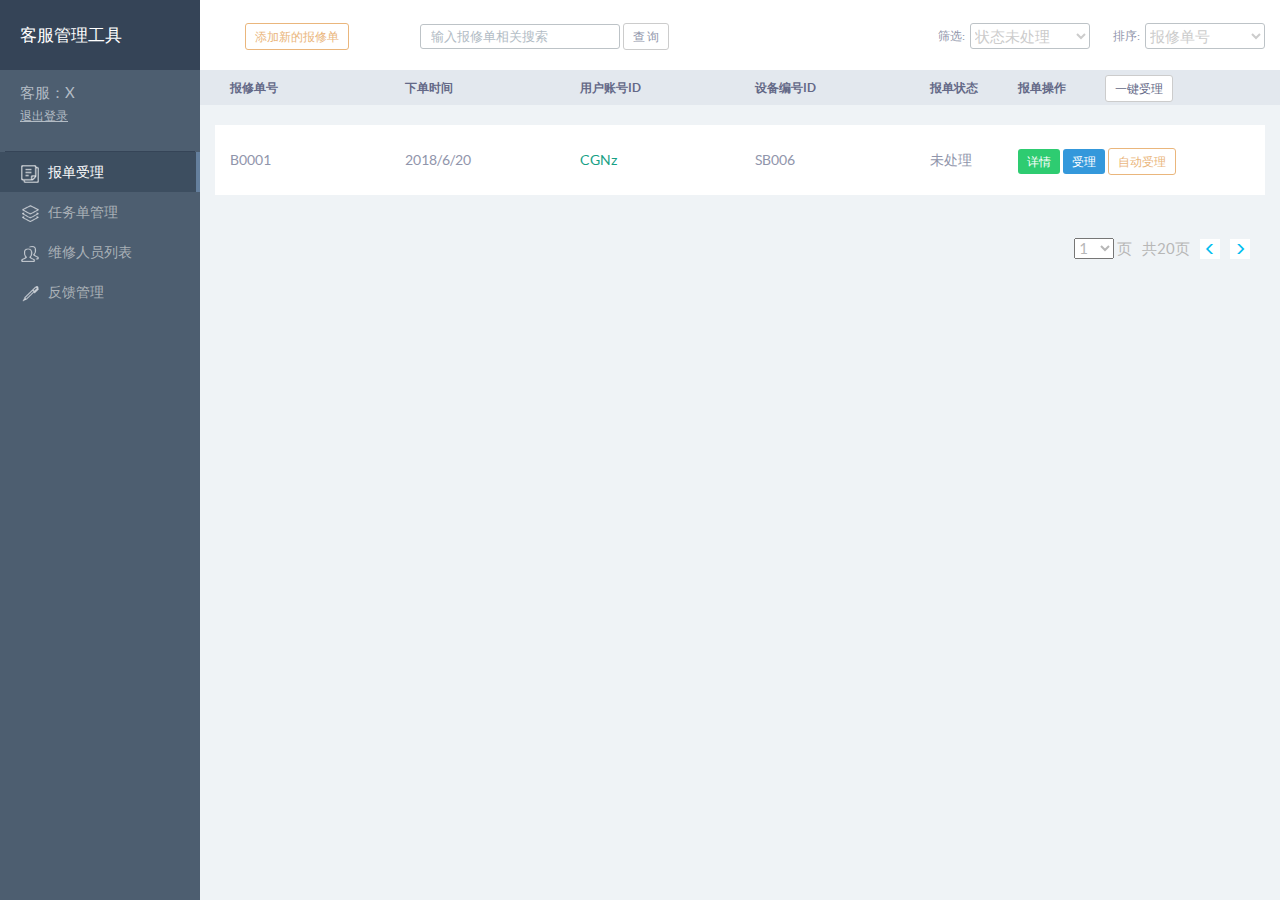
==== commit e1e3f86a: "更新" ====
--- a/prototype/new/kefu/index.html
+++ b/prototype/new/kefu/index.html
@@ -68,8 +68,8 @@
         </style>
     </head>
 
-    <body>
-        <div id="wrap">
+<body>
+    <div id="wrap">
             <!-- 左侧菜单栏目块 -->
             <div class="leftMeun" id="leftMeun">
                 <div id="logoDiv">
@@ -83,8 +83,8 @@
                     </p>
                 </div>
                 <div class="meun-item meun-item-active" href="#sour" aria-controls="sour" role="tab" data-toggle="tab"><img src="images/icon_source.png">报单受理</div>
-                <div class="meun-item" href="#char" aria-controls="char" role="tab" data-toggle="tab"><img src="images/icon_chara_grey.png">任务单分配</div>
-                <div class="meun-item" href="#user" aria-controls="user" role="tab" data-toggle="tab"><img src="images/icon_user_grey.png">维修人员列表</div>
+                <div class="meun-item" href="#char" aria-controls="char" role="tab" data-toggle="tab"><img src="images/icon_user_grey.png">任务单管理</div>
+                <div class="meun-item" href="#user" aria-controls="user" role="tab" data-toggle="tab"><img src="images/icon_chara_grey.png">维修人员列表</div>
                 <div class="meun-item" href="#scho" aria-controls="scho" role="tab" data-toggle="tab"><img src="images/icon_change_grey.png">反馈管理</div>
             </div>
             <!-- 右侧具体内容栏目 -->
@@ -140,8 +140,11 @@
                                 <div class="col-lg-1 col-md-1 col-sm-1 col-xs-1">
                                     报单状态
                                 </div>
-                                <div class="col-lg-2 col-md-2 col-sm-2 col-xs-2">
+                                <div class="col-lg-1 col-md-1 col-sm-1 col-xs-1">
                                     报单操作
+                                </div>
+                                <div class="col-lg-1 col-md-1 col-sm-1 col-xs-1">
+                                    <button class="btn btn-white btn-xs" data-toggle="modal">一键受理</button>
                                 </div>
                             </div>
 
@@ -156,7 +159,7 @@
                                                 2018/6/20
                                             </div>
                                             <div class="col-lg-2 col-md-2 col-sm-2 col-xs-2">
-                                                CGNz
+                                                <a data-toggle="modal" data-target="#showHistory">CGNz</a>
                                             </div>
                                             <div class="col-lg-2 col-md-2 col-sm-2 col-xs-2">
                                                 SB006
@@ -167,10 +170,10 @@
                                             <div class="col-lg-3 col-md-3 col-sm-3 col-xs-3">
                                                 <button class="btn btn-success btn-xs" data-toggle="modal" data-target="#showDetail">详情</button>
                                                 <button class="btn btn-info btn-xs" data-toggle="modal" data-target="#getHandle">受理</button>
-                                                <button class="btn btn-warning btn-xs" data-toggle="modal" data-target="#changeSource">转单</button>
-                                            </div>
-                                        </div>
-                                        <div class="row">
+                                                <button class="btn btn-yellow btn-xs" data-toggle="modal" data-target="#changeSource">自动受理</button>
+                                            </div>
+                                        </div>
+                                        <!-- <div class="row">
                                             <div class="col-lg-2 col-md-2 col-sm-2 col-xs-2 ">
                                                 B0002
                                             </div>
@@ -213,7 +216,7 @@
                                                 <button class="btn btn-info btn-xs" data-toggle="modal" data-target="#getHandle">受理</button>
                                                 <button class="btn btn-warning btn-xs" data-toggle="modal" data-target="#changeSource">转单</button>
                                            </div>
-                                        </div>
+                                        </div> -->
                                     </div>
                             </div>
                         </div>
@@ -274,18 +277,15 @@
                                                     </div>
                                                 </div>
                                                 <div class="form-group">
+                                                    <label for="sOrd" class="col-xs-3 control-label">用户姓名/联系方式：</label>
+                                                    <div class="col-xs-8">
+                                                        <input type="" class="form-control input-sm duiqi" id="sOrd" placeholder="">
+                                                    </div>
+                                                </div>
+                                                <div class="form-group">
                                                     <label for="sOrd" class="col-xs-3 control-label">地区：</label>
                                                     <div class="col-xs-8">
                                                         <input type="" class="form-control input-sm duiqi" id="sOrd" placeholder="">
-                                                    </div>
-                                                </div>
-                                                <div class="form-group">
-                                                    <label for="exampleInput1" class="col-xs-3 control-label">选择维修人员：</label>
-                                                    <div class="col-xs-8">
-                                                        <label class="control-label" for="anniu">
-                                                            <input type="radio" name="leixing" id="anniu">WX001</label> &nbsp;&nbsp;&nbsp;&nbsp;&nbsp;&nbsp;&nbsp;&nbsp;
-                                                        <label class="control-label" for="meun">
-                                                            <input type="radio" name="leixing" id="meun"> WX002</label>
                                                     </div>
                                                 </div>
                                                 <div class="form-group">
@@ -319,20 +319,8 @@
                                     <div class="modal-body">
                                         <div class="container-fluid">
                                             <form class="form-horizontal">
-                                                <div class="form-group ">
-                                                    <label for="sName" class="col-xs-3 control-label">任务单号：</label>
-                                                    <div class="col-xs-8 ">
-                                                        <input type="email" class="form-control input-sm duiqi" id="sName" placeholder="">
-                                                    </div>
-                                                </div>
-                                                <div class="form-group">
-                                                    <label for="sLink" class="col-xs-3 control-label">报修单号：</label>
-                                                    <div class="col-xs-8 ">
-                                                        <input type="" class="form-control input-sm duiqi" id="sLink" placeholder="">
-                                                    </div>
-                                                </div>
-                                                <div class="form-group">
-                                                    <label for="sLink" class="col-xs-3 control-label">故障描述：</label>
+                                                <div class="form-group">
+                                                    <label for="sLink" class="col-xs-3 control-label">维修内容：</label>
                                                     <div class="col-xs-8 ">
                                                         <input type="" class="form-control input-sm duiqi" id="sLink" placeholder="">
                                                     </div>
@@ -343,13 +331,15 @@
                                                         <input type="" class="form-control input-sm duiqi" id="sOrd" placeholder="">
                                                     </div>
                                                 </div>
-                                                                                                <div class="form-group">
+                                                <div class="form-group">
                                                     <label for="exampleInput1" class="col-xs-3 control-label">选择维修人员：</label>
                                                     <div class="col-xs-8">
                                                         <label class="control-label" for="anniu">
                                                             <input type="radio" name="leixing" id="anniu">WX001</label> &nbsp;&nbsp;&nbsp;&nbsp;&nbsp;&nbsp;&nbsp;&nbsp;
                                                         <label class="control-label" for="meun">
                                                             <input type="radio" name="leixing" id="meun"> WX002</label>
+
+                                                        <!-- 优先显示符合地区和维修内容的维修人员，然后显示空闲的维修人员 -->
                                                     </div>
                                                 </div>
                                             </form>
@@ -366,6 +356,90 @@
                         </div>
                         <!-- /.modal-->
 
+                        <!--用户历史弹出窗口-->
+                        <div class="modal fade" id="showHistory" role="dialog" aria-labelledby="gridSystemModalLabel">
+                                <div class="modal-dialog" role="document">
+                                    <div class="modal-content">
+                                        <div class="modal-header">
+                                            <button type="button" class="close" data-dismiss="modal" aria-label="Close"><span aria-hidden="true">&times;</span></button>
+                                            <h4 class="modal-title" id="gridSystemModalLabel">用户维修历史</h4>
+                                        </div>
+                                        <div class="modal-body">
+                                            <div class="container-fluid">
+                                                <form class="form-horizontal">
+                                                    <div class="form-group">
+                                                        <label for="sLink" class="col-xs-3 control-label">维修内容：</label>
+                                                        <div class="col-xs-8 ">
+                                                            <input type="" class="form-control input-sm duiqi" id="sLink" placeholder="">
+                                                        </div>
+                                                    </div>
+                                                    <div class="form-group">
+                                                        <label for="sOrd" class="col-xs-3 control-label">地区：</label>
+                                                        <div class="col-xs-8">
+                                                            <input type="" class="form-control input-sm duiqi" id="sOrd" placeholder="">
+                                                        </div>
+                                                    </div>
+                        
+                                                </form>
+                                            </div>
+                                        </div>
+                                        <div class="modal-footer">
+                                            <button type="button" class="btn btn-xs btn-green" data-dismiss="modal">确定</button>
+                                        </div>
+                                    </div>
+                                    <!-- /.modal-content -->
+                                </div>
+                                <!-- /.modal-dialog -->
+                            </div>
+                            <!-- /.modal-->
+
+                        <!--受理报单弹出窗口-->
+                        <div class="modal fade" id="getHandle" role="dialog" aria-labelledby="gridSystemModalLabel">
+                            <div class="modal-dialog" role="document">
+                                <div class="modal-content">
+                                    <div class="modal-header">
+                                        <button type="button" class="close" data-dismiss="modal" aria-label="Close"><span aria-hidden="true">&times;</span></button>
+                                        <h4 class="modal-title" id="gridSystemModalLabel">生成任务单</h4>
+                                    </div>
+                                    <div class="modal-body">
+                                        <div class="container-fluid">
+                                            <form class="form-horizontal">
+                                                <div class="form-group">
+                                                    <label for="sLink" class="col-xs-3 control-label">维修内容：</label>
+                                                    <div class="col-xs-8 ">
+                                                        <input type="" class="form-control input-sm duiqi" id="sLink" placeholder="">
+                                                    </div>
+                                                </div>
+                                                <div class="form-group">
+                                                    <label for="sOrd" class="col-xs-3 control-label">地区：</label>
+                                                    <div class="col-xs-8">
+                                                        <input type="" class="form-control input-sm duiqi" id="sOrd" placeholder="">
+                                                    </div>
+                                                </div>
+                                                <div class="form-group">
+                                                    <label for="exampleInput1" class="col-xs-3 control-label">选择维修人员：</label>
+                                                    <div class="col-xs-8">
+                                                        <label class="control-label" for="anniu">
+                                                            <input type="radio" name="leixing" id="anniu">WX001</label> &nbsp;&nbsp;&nbsp;&nbsp;&nbsp;&nbsp;&nbsp;&nbsp;
+                                                        <label class="control-label" for="meun">
+                                                            <input type="radio" name="leixing" id="meun"> WX002</label>
+
+                                                        <!-- 优先显示符合地区和维修内容的维修人员，然后显示空闲的维修人员 -->
+                                                    </div>
+                                                </div>
+                                            </form>
+                                        </div>
+                                    </div>
+                                    <div class="modal-footer">
+                                        <button type="button" class="btn btn-xs btn-white" data-dismiss="modal">暂不分配</button>
+                                        <button type="button" class="btn btn-xs btn-green" data-dismiss="modal">确认任务单</button>
+                                    </div>
+                                </div>
+                                <!-- /.modal-content -->
+                            </div>
+                            <!-- /.modal-dialog -->
+                        </div>
+                        <!-- /.modal-->
 
                         <!--弹出删除资源警告窗口-->
                         <div class="modal fade" id="deleteSource" role="dialog" aria-labelledby="gridSystemModalLabel">
@@ -981,7 +1055,7 @@
                                         </div>
                                         <div class="modal-footer">
                                             <button type="button" class="btn btn-xs btn-white" data-dismiss="modal">确定</button>
-                                            <button type="button" class="btn btn-xs btn-green" data-dismiss="modal" data-toggle="modal" data-target="#reviseUser">编辑信息</button>
+                                            <button type="button" class="btn btn-xs btn-green" data-dismiss="modal" data-toggle="modal" data-target="#editUser">编辑信息</button>
                                         </div>
                                     </div>
                                     <!-- /.modal-content -->
@@ -1395,10 +1469,9 @@
 
                 </div>                                          
             </div>
-        </div>
     </div>
-</div>
-<script src="js/jquery.nouislider.js"></script>
+    
+    <script src="js/jquery.nouislider.js"></script>
 </body>
 
 </html>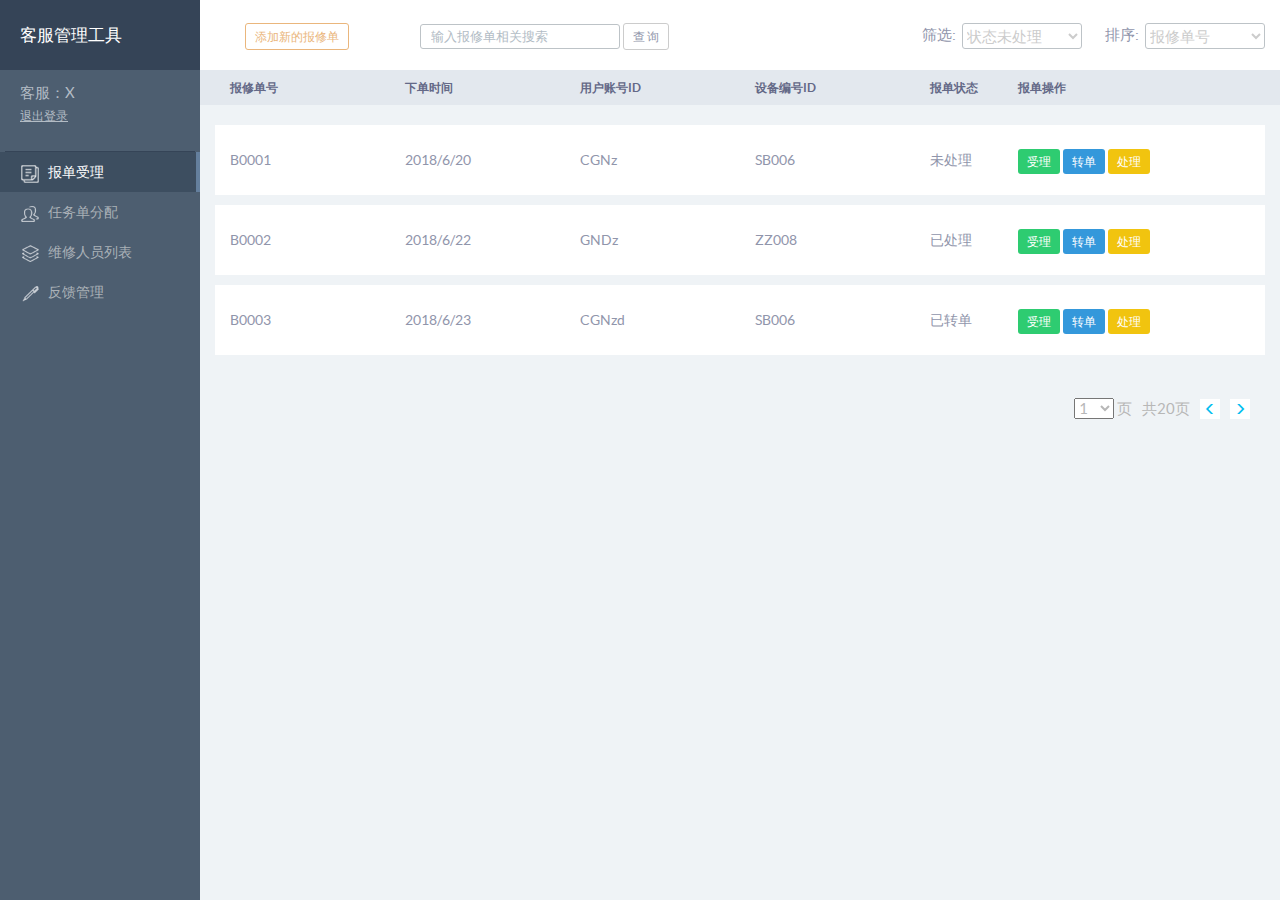
==== commit 2750c906: "1" ====
--- a/prototype/new/kefu/index.html
+++ b/prototype/new/kefu/index.html
@@ -6,7 +6,7 @@
         <meta http-equiv="X-UA-Compatible" content="IE=edge">
         <meta name="description" content="客服工具">
         <meta name="keywords" content="客服管理工具 ">
-        <meta name="viewport" content="width=device-width, initial-scale=1, maximum-scale=1, user-scalable=0">
+        <meta name="viewport" content="width=device-width, initial-scale=1, maximum-scale=1, user-scalable=no">
         <meta name="format-detection" content="telephone=no">
         <title>客服管理工具原型</title>
         <script src="js/jquery.min.js"></script>
@@ -56,20 +56,10 @@
         <link rel="stylesheet" type="text/css" href="css/bootstrap.min.css" />
         <link rel="stylesheet" type="text/css" href="css/flat-ui.min.css" />
         <link rel="stylesheet" type="text/css" href="css/jquery.nouislider.css">
-        <style type="text/css">
-            .form-group{
-                margin-bottom: 5px;
-                font-size: 12px;
-            }
-
-            label {
-                font-size: 12px;
-            }
-        </style>
     </head>
 
-<body>
-    <div id="wrap">
+    <body>
+        <div id="wrap">
             <!-- 左侧菜单栏目块 -->
             <div class="leftMeun" id="leftMeun">
                 <div id="logoDiv">
@@ -83,21 +73,24 @@
                     </p>
                 </div>
                 <div class="meun-item meun-item-active" href="#sour" aria-controls="sour" role="tab" data-toggle="tab"><img src="images/icon_source.png">报单受理</div>
-                <div class="meun-item" href="#char" aria-controls="char" role="tab" data-toggle="tab"><img src="images/icon_user_grey.png">任务单管理</div>
-                <div class="meun-item" href="#user" aria-controls="user" role="tab" data-toggle="tab"><img src="images/icon_chara_grey.png">维修人员列表</div>
+                <div class="meun-item" href="#char" aria-controls="char" role="tab" data-toggle="tab"><img src="images/icon_chara_grey.png">任务单分配</div>
+                <div class="meun-item" href="#user" aria-controls="user" role="tab" data-toggle="tab"><img src="images/icon_user_grey.png">维修人员列表</div>
                 <div class="meun-item" href="#scho" aria-controls="scho" role="tab" data-toggle="tab"><img src="images/icon_change_grey.png">反馈管理</div>
+                <!-- <div class="meun-title">地区管理</div>
+                <div class="meun-item" href="#scho" aria-controls="scho" role="tab" data-toggle="tab"><img src="images/icon_house_grey.png">地区管理</div>
+                <div class="meun-item" href="#regu" aria-controls="regu" role="tab" data-toggle="tab"><img src="images/icon_rule_grey.png">规则管理</div>
+                <div class="meun-item" href="#stud" aria-controls="stud" role="tab" data-toggle="tab"><img src="images/icon_card_grey.png">人员信息</div>
+                <div class="meun-item" href="#sitt" aria-controls="sitt" role="tab" data-toggle="tab"><img src="images/icon_char_grey.png">座位管理</div> -->
             </div>
             <!-- 右侧具体内容栏目 -->
             <div id="rightContent">
                 <a class="toggle-btn" id="nimei">
                     <i class="glyphicon glyphicon-align-justify"></i>
                 </a>
-                <!-- 模块列表 -->
+                <!-- Tab panes -->
                 <div class="tab-content">
                     <!--报单受理模块 -->
                     <div role="tabpanel" class="tab-pane active" id="sour">
-
-                        <!--头部筛选、搜索操作-->
                         <div class="check-div form-inline">
                             <div class="col-xs-2 col-md-2 col-sm-2 col-lg-2">
                                 <button class="btn btn-yellow btn-xs" data-toggle="modal" data-target="#addSchool">添加新的报修单 </button>
@@ -123,7 +116,6 @@
                             </div>
                         </div>
                         <div class="data-div">
-                            <!--报修单表头-->
                             <div class="row tableHeader">
                                 <div class="col-lg-2 col-md-2 col-sm-2 col-xs-2 ">
                                     报修单号
@@ -140,15 +132,11 @@
                                 <div class="col-lg-1 col-md-1 col-sm-1 col-xs-1">
                                     报单状态
                                 </div>
-                                <div class="col-lg-1 col-md-1 col-sm-1 col-xs-1">
+                                <div class="col-lg-2 col-md-2 col-sm-2 col-xs-2">
                                     报单操作
                                 </div>
-                                <div class="col-lg-1 col-md-1 col-sm-1 col-xs-1">
-                                    <button class="btn btn-white btn-xs" data-toggle="modal">一键受理</button>
-                                </div>
-                            </div>
-
-                            <!--报修单列表-->
+                            </div>
+                            
                             <div class="tablebody">
                                     <div id="collapseSchool" class="collapse in" aria-expanded="true">
                                         <div class="row">
@@ -159,7 +147,7 @@
                                                 2018/6/20
                                             </div>
                                             <div class="col-lg-2 col-md-2 col-sm-2 col-xs-2">
-                                                <a data-toggle="modal" data-target="#showHistory">CGNz</a>
+                                                CGNz
                                             </div>
                                             <div class="col-lg-2 col-md-2 col-sm-2 col-xs-2">
                                                 SB006
@@ -168,12 +156,12 @@
                                                 未处理
                                             </div>
                                             <div class="col-lg-3 col-md-3 col-sm-3 col-xs-3">
-                                                <button class="btn btn-success btn-xs" data-toggle="modal" data-target="#showDetail">详情</button>
-                                                <button class="btn btn-info btn-xs" data-toggle="modal" data-target="#getHandle">受理</button>
-                                                <button class="btn btn-yellow btn-xs" data-toggle="modal" data-target="#changeSource">自动受理</button>
-                                            </div>
-                                        </div>
-                                        <!-- <div class="row">
+                                                <button class="btn btn-success btn-xs" data-toggle="modal" data-target="#changeSource">受理</button>
+                                                <button class="btn btn-info btn-xs" data-toggle="modal" data-target="#changeSource">转单</button>
+                                                <button class="btn btn-warning btn-xs" data-toggle="modal" data-target="#changeSource">处理</button>
+                                            </div>
+                                        </div>
+                                        <div class="row">
                                             <div class="col-lg-2 col-md-2 col-sm-2 col-xs-2 ">
                                                 B0002
                                             </div>
@@ -190,10 +178,10 @@
                                                 已处理
                                             </div>
                                             <div class="col-lg-3 col-md-3 col-sm-3 col-xs-3">
-                                                <button class="btn btn-success btn-xs" data-toggle="modal" data-target="#showDetail">详情</button>
-                                                <button class="btn btn-info btn-xs" data-toggle="modal" data-target="#getHandle">受理</button>
-                                                <button class="btn btn-warning btn-xs" data-toggle="modal" data-target="#changeSource">转单</button>
-                                           </div>
+                                                <button class="btn btn-success btn-xs" data-toggle="modal" data-target="#changeSource">受理</button>
+                                                <button class="btn btn-info btn-xs" data-toggle="modal" data-target="#changeSource">转单</button>
+                                                <button class="btn btn-warning btn-xs" data-toggle="modal" data-target="#changeSource">处理</button>
+                                            </div>
                                         </div>
                                         <div class="row">
                                             <div class="col-lg-2 col-md-2 col-sm-2 col-xs-2 ">
@@ -212,15 +200,14 @@
                                                 已转单
                                             </div>
                                             <div class="col-lg-3 col-md-3 col-sm-3 col-xs-3">
-                                                <button class="btn btn-success btn-xs" data-toggle="modal" data-target="#showDetail">详情</button>
-                                                <button class="btn btn-info btn-xs" data-toggle="modal" data-target="#getHandle">受理</button>
-                                                <button class="btn btn-warning btn-xs" data-toggle="modal" data-target="#changeSource">转单</button>
-                                           </div>
-                                        </div> -->
-                                    </div>
-                            </div>
-                        </div>
-
+                                                <button class="btn btn-success btn-xs" data-toggle="modal" data-target="#changeSource">受理</button>
+                                                <button class="btn btn-info btn-xs" data-toggle="modal" data-target="#changeSource">转单</button>
+                                                <button class="btn btn-warning btn-xs" data-toggle="modal" data-target="#changeSource">处理</button>
+                                            </div>
+                                        </div>
+                                    </div>
+                            </div>
+                        </div>
                         <!--页码块-->
                         <footer class="footer">
                             <ul class="pagination">
@@ -252,54 +239,56 @@
                                 </li>
                             </ul>
                         </footer>
-                        
-                        <!--报单详情弹出窗口-->
-                        <div class="modal fade" id="showDetail" role="dialog" aria-labelledby="gridSystemModalLabel">
+                        <!--弹出窗口 添加资源-->
+                        <div class="modal fade" id="addSource" role="dialog" aria-labelledby="gridSystemModalLabel">
                             <div class="modal-dialog" role="document">
                                 <div class="modal-content">
                                     <div class="modal-header">
                                         <button type="button" class="close" data-dismiss="modal" aria-label="Close"><span aria-hidden="true">&times;</span></button>
-                                        <h4 class="modal-title" id="gridSystemModalLabel">报修单详情</h4>
+                                        <h4 class="modal-title" id="gridSystemModalLabel">添加资源</h4>
                                     </div>
                                     <div class="modal-body">
                                         <div class="container-fluid">
                                             <form class="form-horizontal">
                                                 <div class="form-group ">
-                                                    <label for="sName" class="col-xs-3 control-label">报修单号：</label>
+                                                    <label for="sName" class="col-xs-3 control-label">名称：</label>
                                                     <div class="col-xs-8 ">
                                                         <input type="email" class="form-control input-sm duiqi" id="sName" placeholder="">
                                                     </div>
                                                 </div>
                                                 <div class="form-group">
-                                                    <label for="sLink" class="col-xs-3 control-label">故障描述：</label>
+                                                    <label for="sLink" class="col-xs-3 control-label">链接：</label>
                                                     <div class="col-xs-8 ">
                                                         <input type="" class="form-control input-sm duiqi" id="sLink" placeholder="">
                                                     </div>
                                                 </div>
                                                 <div class="form-group">
-                                                    <label for="sOrd" class="col-xs-3 control-label">用户姓名/联系方式：</label>
+                                                    <label for="sOrd" class="col-xs-3 control-label">排序：</label>
                                                     <div class="col-xs-8">
                                                         <input type="" class="form-control input-sm duiqi" id="sOrd" placeholder="">
                                                     </div>
                                                 </div>
                                                 <div class="form-group">
-                                                    <label for="sOrd" class="col-xs-3 control-label">地区：</label>
-                                                    <div class="col-xs-8">
-                                                        <input type="" class="form-control input-sm duiqi" id="sOrd" placeholder="">
-                                                    </div>
-                                                </div>
-                                                <div class="form-group">
-                                                    <label for="sOrd" class="col-xs-3 control-label">备注：</label>
-                                                    <div class="col-xs-6">
-                                                        <textarea class="form-control input-sm duiqi"></textarea>
+                                                    <label for="sKnot" class="col-xs-3 control-label">父节点：</label>
+                                                    <div class="col-xs-8">
+                                                        <input type="" class="form-control input-sm duiqi" id="sKnot" placeholder="">
+                                                    </div>
+                                                </div>
+                                                <div class="form-group">
+                                                    <label for="exampleInput1" class="col-xs-3 control-label">资源类型：</label>
+                                                    <div class="col-xs-8">
+                                                        <label class="control-label" for="anniu">
+                                                            <input type="radio" name="leixing" id="anniu">菜单</label> &nbsp;&nbsp;&nbsp;&nbsp;&nbsp;&nbsp;&nbsp;&nbsp;
+                                                        <label class="control-label" for="meun">
+                                                            <input type="radio" name="leixing" id="meun"> 按钮</label>
                                                     </div>
                                                 </div>
                                             </form>
                                         </div>
                                     </div>
                                     <div class="modal-footer">
-                                        <button type="button" class="btn btn-xs btn-white" data-dismiss="modal">取消</button>
-                                        <button type="button" class="btn btn-xs btn-green" data-toggle="modal" data-dismiss="modal" data-target="#getHandle">受理报修单</button>
+                                        <button type="button" class="btn btn-xs btn-xs btn-white" data-dismiss="modal">取 消</button>
+                                        <button type="button" class="btn btn-xs btn-xs btn-green">保 存</button>
                                     </div>
                                 </div>
                                 <!-- /.modal-content -->
@@ -308,139 +297,63 @@
                         </div>
                         <!-- /.modal -->
 
-                        <!--受理报单弹出窗口-->
-                        <div class="modal fade" id="getHandle" role="dialog" aria-labelledby="gridSystemModalLabel">
+                        <!--修改资源弹出窗口-->
+                        <div class="modal fade" id="changeSource" role="dialog" aria-labelledby="gridSystemModalLabel">
                             <div class="modal-dialog" role="document">
                                 <div class="modal-content">
                                     <div class="modal-header">
                                         <button type="button" class="close" data-dismiss="modal" aria-label="Close"><span aria-hidden="true">&times;</span></button>
-                                        <h4 class="modal-title" id="gridSystemModalLabel">生成任务单</h4>
+                                        <h4 class="modal-title" id="gridSystemModalLabel">修改资源</h4>
                                     </div>
                                     <div class="modal-body">
                                         <div class="container-fluid">
                                             <form class="form-horizontal">
-                                                <div class="form-group">
-                                                    <label for="sLink" class="col-xs-3 control-label">维修内容：</label>
+                                                <div class="form-group ">
+                                                    <label for="sName" class="col-xs-3 control-label">名称：</label>
+                                                    <div class="col-xs-8 ">
+                                                        <input type="email" class="form-control input-sm duiqi" id="sName" placeholder="">
+                                                    </div>
+                                                </div>
+                                                <div class="form-group">
+                                                    <label for="sLink" class="col-xs-3 control-label">链接：</label>
                                                     <div class="col-xs-8 ">
                                                         <input type="" class="form-control input-sm duiqi" id="sLink" placeholder="">
                                                     </div>
                                                 </div>
                                                 <div class="form-group">
-                                                    <label for="sOrd" class="col-xs-3 control-label">地区：</label>
+                                                    <label for="sOrd" class="col-xs-3 control-label">排序：</label>
                                                     <div class="col-xs-8">
                                                         <input type="" class="form-control input-sm duiqi" id="sOrd" placeholder="">
                                                     </div>
                                                 </div>
                                                 <div class="form-group">
-                                                    <label for="exampleInput1" class="col-xs-3 control-label">选择维修人员：</label>
+                                                    <label for="sKnot" class="col-xs-3 control-label">父节点：</label>
+                                                    <div class="col-xs-8">
+                                                        <input type="" class="form-control input-sm duiqi" id="sKnot" placeholder="">
+                                                    </div>
+                                                </div>
+                                                <div class="form-group">
+                                                    <label for="exampleInput1" class="col-xs-3 control-label">资源类型：</label>
                                                     <div class="col-xs-8">
                                                         <label class="control-label" for="anniu">
-                                                            <input type="radio" name="leixing" id="anniu">WX001</label> &nbsp;&nbsp;&nbsp;&nbsp;&nbsp;&nbsp;&nbsp;&nbsp;
+                                                            <input type="radio" name="leixing" id="anniu">菜单</label> &nbsp;&nbsp;&nbsp;&nbsp;&nbsp;&nbsp;&nbsp;&nbsp;
                                                         <label class="control-label" for="meun">
-                                                            <input type="radio" name="leixing" id="meun"> WX002</label>
-
-                                                        <!-- 优先显示符合地区和维修内容的维修人员，然后显示空闲的维修人员 -->
+                                                            <input type="radio" name="leixing" id="meun"> 按钮</label>
                                                     </div>
                                                 </div>
                                             </form>
                                         </div>
                                     </div>
                                     <div class="modal-footer">
-                                        <button type="button" class="btn btn-xs btn-white" data-dismiss="modal">暂不分配</button>
-                                        <button type="button" class="btn btn-xs btn-green" data-dismiss="modal">确认任务单</button>
+                                        <button type="button" class="btn btn-xs btn-white" data-dismiss="modal">取 消</button>
+                                        <button type="button" class="btn btn-xs btn-green">保 存</button>
                                     </div>
                                 </div>
                                 <!-- /.modal-content -->
                             </div>
                             <!-- /.modal-dialog -->
                         </div>
-                        <!-- /.modal-->
-
-                        <!--用户历史弹出窗口-->
-                        <div class="modal fade" id="showHistory" role="dialog" aria-labelledby="gridSystemModalLabel">
-                                <div class="modal-dialog" role="document">
-                                    <div class="modal-content">
-                                        <div class="modal-header">
-                                            <button type="button" class="close" data-dismiss="modal" aria-label="Close"><span aria-hidden="true">&times;</span></button>
-                                            <h4 class="modal-title" id="gridSystemModalLabel">用户维修历史</h4>
-                                        </div>
-                                        <div class="modal-body">
-                                            <div class="container-fluid">
-                                                <form class="form-horizontal">
-                                                    <div class="form-group">
-                                                        <label for="sLink" class="col-xs-3 control-label">维修内容：</label>
-                                                        <div class="col-xs-8 ">
-                                                            <input type="" class="form-control input-sm duiqi" id="sLink" placeholder="">
-                                                        </div>
-                                                    </div>
-                                                    <div class="form-group">
-                                                        <label for="sOrd" class="col-xs-3 control-label">地区：</label>
-                                                        <div class="col-xs-8">
-                                                            <input type="" class="form-control input-sm duiqi" id="sOrd" placeholder="">
-                                                        </div>
-                                                    </div>
-                        
-                                                </form>
-                                            </div>
-                                        </div>
-                                        <div class="modal-footer">
-                                            <button type="button" class="btn btn-xs btn-green" data-dismiss="modal">确定</button>
-                                        </div>
-                                    </div>
-                                    <!-- /.modal-content -->
-                                </div>
-                                <!-- /.modal-dialog -->
-                            </div>
-                            <!-- /.modal-->
-
-                        <!--受理报单弹出窗口-->
-                        <div class="modal fade" id="getHandle" role="dialog" aria-labelledby="gridSystemModalLabel">
-                            <div class="modal-dialog" role="document">
-                                <div class="modal-content">
-                                    <div class="modal-header">
-                                        <button type="button" class="close" data-dismiss="modal" aria-label="Close"><span aria-hidden="true">&times;</span></button>
-                                        <h4 class="modal-title" id="gridSystemModalLabel">生成任务单</h4>
-                                    </div>
-                                    <div class="modal-body">
-                                        <div class="container-fluid">
-                                            <form class="form-horizontal">
-                                                <div class="form-group">
-                                                    <label for="sLink" class="col-xs-3 control-label">维修内容：</label>
-                                                    <div class="col-xs-8 ">
-                                                        <input type="" class="form-control input-sm duiqi" id="sLink" placeholder="">
-                                                    </div>
-                                                </div>
-                                                <div class="form-group">
-                                                    <label for="sOrd" class="col-xs-3 control-label">地区：</label>
-                                                    <div class="col-xs-8">
-                                                        <input type="" class="form-control input-sm duiqi" id="sOrd" placeholder="">
-                                                    </div>
-                                                </div>
-                                                <div class="form-group">
-                                                    <label for="exampleInput1" class="col-xs-3 control-label">选择维修人员：</label>
-                                                    <div class="col-xs-8">
-                                                        <label class="control-label" for="anniu">
-                                                            <input type="radio" name="leixing" id="anniu">WX001</label> &nbsp;&nbsp;&nbsp;&nbsp;&nbsp;&nbsp;&nbsp;&nbsp;
-                                                        <label class="control-label" for="meun">
-                                                            <input type="radio" name="leixing" id="meun"> WX002</label>
-
-                                                        <!-- 优先显示符合地区和维修内容的维修人员，然后显示空闲的维修人员 -->
-                                                    </div>
-                                                </div>
-                                            </form>
-                                        </div>
-                                    </div>
-                                    <div class="modal-footer">
-                                        <button type="button" class="btn btn-xs btn-white" data-dismiss="modal">暂不分配</button>
-                                        <button type="button" class="btn btn-xs btn-green" data-dismiss="modal">确认任务单</button>
-                                    </div>
-                                </div>
-                                <!-- /.modal-content -->
-                            </div>
-                            <!-- /.modal-dialog -->
-                        </div>
-                        <!-- /.modal-->
-
+                        <!-- /.modal -->
                         <!--弹出删除资源警告窗口-->
                         <div class="modal fade" id="deleteSource" role="dialog" aria-labelledby="gridSystemModalLabel">
                             <div class="modal-dialog" role="document">
@@ -468,7 +381,6 @@
 
                     <!--任务单分配模块 -->
                     <div role="tabpanel" class="tab-pane" id="char">
-                         <!--头部筛选、搜索操作-->
                         <div class="check-div form-inline">
                             <div class="col-xs-2 col-md-2 col-sm-2 col-lg-2">
                                 <button class="btn btn-yellow btn-xs" data-toggle="modal" data-target="#addSchool">添加新的任务单 </button>
@@ -488,13 +400,12 @@
                                 <label for="paixu" style="padding-left:20px">排序:&nbsp;</label>
                                 <select class="form-control">
                                     <option>任务单号</option>
-                                    <option>下单时间从最早到最近</option>
-                                    <option>下单时间从最近到更早</option>
+                                    <option>时间升序</option>
+                                    <option>时间降序</option>
                                 </select>
                             </div>
                         </div>
                         <div class="data-div">
-                            <!--任务单表头-->
                             <div class="row tableHeader">
                                 <div class="col-lg-2 col-md-2 col-sm-2 col-xs-2 ">
                                     任务单号
@@ -515,7 +426,6 @@
                                     操作
                                 </div>
                             </div>
-                             <!--任务单列表项-->
                             <div class="tablebody">
                                 <div class="row">
                                     <div class="col-lg-2 col-md-2 col-sm-2 col-xs-2">
@@ -534,10 +444,10 @@
                                         未分配
                                     </div>
                                     <div class="col-lg-3 col-md-3 col-sm-3 col-xs-3">
-                                        <button class="btn btn-success btn-xs" data-toggle="modal" data-target="#showTDetail">详情</button>
-                                        <button class="btn btn-info btn-xs" data-toggle="modal" data-target="#Reassign">分配</button>
-                                        <button class="btn btn-warning btn-xs" data-toggle="modal" data-target="#changeChar">反馈</button>
-                                   </div>
+                                        <button class="btn btn-success btn-xs" data-toggle="modal" data-target="#changeSource">受理</button>
+                                        <button class="btn btn-info btn-xs" data-toggle="modal" data-target="#changeSource">转单</button>
+                                        <button class="btn btn-warning btn-xs" data-toggle="modal" data-target="#changeSource">处理</button>
+                                    </div>
                                 </div>
                                 <div class="row">
                                     <div class="col-lg-2 col-md-2 col-sm-2 col-xs-2">
@@ -556,9 +466,9 @@
                                         已分配
                                     </div>
                                     <div class="col-lg-3 col-md-3 col-sm-3 col-xs-3">
-                                        <button class="btn btn-success btn-xs" data-toggle="modal" data-target="#showTDetail">详情</button>
-                                        <button class="btn btn-info btn-xs" data-toggle="modal" data-target="#Reassign">分配</button>
-                                        <button class="btn btn-warning btn-xs" data-toggle="modal" data-target="#changeChar">反馈</button>
+                                        <button class="btn btn-success btn-xs" data-toggle="modal" data-target="#changeSource">受理</button>
+                                        <button class="btn btn-info btn-xs" data-toggle="modal" data-target="#changeSource">转单</button>
+                                        <button class="btn btn-warning btn-xs" data-toggle="modal" data-target="#changeSource">处理</button>
                                     </div>
                                 </div>
                                 <div class="row">
@@ -578,14 +488,283 @@
                                         已完成
                                     </div>
                                     <div class="col-lg-3 col-md-3 col-sm-3 col-xs-3">
-                                        <button class="btn btn-success btn-xs" data-toggle="modal" data-target="#showTDetail">详情</button>
-                                        <button class="btn btn-info btn-xs" data-toggle="modal" data-target="#Reassign">分配</button>
-                                        <button class="btn btn-warning btn-xs" data-toggle="modal" data-target="#changeChar">反馈</button>
-                                   </div>
-                                </div>
-                            </div>
-                        </div>
-
+                                        <button class="btn btn-success btn-xs" data-toggle="modal" data-target="#changeSource">受理</button>
+                                        <button class="btn btn-info btn-xs" data-toggle="modal" data-target="#changeSource">转单</button>
+                                        <button class="btn btn-warning btn-xs" data-toggle="modal" data-target="#changeSource">处理</button>
+                                    </div>
+                                </div>
+                    </div>
+                    
+
+                
+                
+                </div>
+                <!--页码块-->
+                <footer class="footer">
+                    <ul class="pagination">
+                        <li>
+                            <select>
+                                <option>1</option>
+                                <option>2</option>
+                                <option>3</option>
+                                <option>4</option>
+                                <option>5</option>
+                                <option>6</option>
+                                <option>7</option>
+                                <option>8</option>
+                                <option>9</option>
+                                <option>10</option>
+                            </select>
+                            页
+                        </li>
+                        <li class="gray">
+                            共20页
+                        </li>
+                        <li>
+                            <i class="glyphicon glyphicon-menu-left">
+                            </i>
+                        </li>
+                        <li>
+                            <i class="glyphicon glyphicon-menu-right">
+                            </i>
+                        </li>
+                    </ul>
+                </footer>
+                <!--增加权限弹出窗口-->
+                <div class="modal fade" id="addChar" role="dialog" aria-labelledby="gridSystemModalLabel">
+                    <div class="modal-dialog" role="document">
+                        <div class="modal-content">
+                            <div class="modal-header">
+                                <button type="button" class="close" data-dismiss="modal" aria-label="Close"><span aria-hidden="true">&times;</span></button>
+                                <h4 class="modal-title" id="gridSystemModalLabel">添加权限</h4>
+                            </div>
+                            <div class="modal-body">
+                                <div class="container-fluid">
+                                    <form class="form-horizontal">
+                                        <div class="form-group ">
+                                            <label for="sName" class="col-xs-3 control-label">权限名：</label>
+                                            <div class="col-xs-6 ">
+                                                <input type="email" class="form-control input-sm duiqi" id="sName" placeholder="">
+                                            </div>
+                                        </div>
+                                        <div class="form-group">
+                                            <label for="sLink" class="col-xs-3 control-label">描述：</label>
+                                            <div class="col-xs-6 ">
+                                                <textarea class="form-control input-sm duiqi"></textarea>
+                                            </div>
+                                        </div>
+                                        <div class="form-group">
+                                            <label for="sOrd" class="col-xs-3 control-label">系统资源：</label>
+                                            <div class="col-xs-6">
+                                                <input type="" class="form-control input-sm duiqi" id="sOrd" placeholder="">
+                                            </div>
+                                        </div>
+
+                                    </form>
+                                </div>
+                            </div>
+                            <div class="modal-footer">
+                                <button type="button" class="btn btn-xs btn-white" data-dismiss="modal">取 消</button>
+                                <button type="button" class="btn btn-xs btn-green">保 存</button>
+                            </div>
+                        </div>
+                        <!-- /.modal-content -->
+                    </div>
+                    <!-- /.modal-dialog -->
+                </div>
+                <!-- /.modal -->
+
+                <!--修改权限弹出窗口-->
+                <div class="modal fade" id="changeChar" role="dialog" aria-labelledby="gridSystemModalLabel">
+                    <div class="modal-dialog" role="document">
+                        <div class="modal-content">
+                            <div class="modal-header">
+                                <button type="button" class="close" data-dismiss="modal" aria-label="Close"><span aria-hidden="true">&times;</span></button>
+                                <h4 class="modal-title" id="gridSystemModalLabel">修改权限</h4>
+                            </div>
+                            <div class="modal-body">
+                                <div class="container-fluid">
+                                    <form class="form-horizontal">
+                                        <div class="form-group ">
+                                            <label for="sName" class="col-xs-3 control-label">权限名：</label>
+                                            <div class="col-xs-6 ">
+                                                <input type="email" class="form-control input-sm duiqi" id="sName" placeholder="">
+                                            </div>
+                                        </div>
+                                        <div class="form-group">
+                                            <label for="sLink" class="col-xs-3 control-label">描述：</label>
+                                            <div class="col-xs-6 ">
+                                                <textarea class="form-control input-sm duiqi"></textarea>
+                                            </div>
+                                        </div>
+                                        <div class="form-group">
+                                            <label for="sOrd" class="col-xs-3 control-label">系统资源：</label>
+                                            <div class="col-xs-6">
+                                                <input type="" class="form-control input-sm duiqi" id="sOrd" placeholder="">
+                                            </div>
+                                        </div>
+
+                                    </form>
+                                </div>
+                            </div>
+                            <div class="modal-footer">
+                                <button type="button" class="btn btn-xs btn-white" data-dismiss="modal">取 消</button>
+                                <button type="button" class="btn btn-xs btn-green">保 存</button>
+                            </div>
+                        </div>
+                        <!-- /.modal-content -->
+                    </div>
+                    <!-- /.modal-dialog -->
+                </div>
+                <!-- /.modal -->
+
+                <!--弹出删除权限警告窗口-->
+                <div class="modal fade" id="deleteChar" role="dialog" aria-labelledby="gridSystemModalLabel">
+                    <div class="modal-dialog" role="document">
+                        <div class="modal-content">
+                            <div class="modal-header">
+                                <button type="button" class="close" data-dismiss="modal" aria-label="Close"><span aria-hidden="true">&times;</span></button>
+                                <h4 class="modal-title" id="gridSystemModalLabel">提示</h4>
+                            </div>
+                            <div class="modal-body">
+                                <div class="container-fluid">
+                                    确定要删除该权限？删除后不可恢复！
+                                </div>
+                            </div>
+                            <div class="modal-footer">
+                                <button type="button" class="btn btn-xs btn-white" data-dismiss="modal">取 消</button>
+                                <button type="button" class="btn btn-xs btn-danger">保 存</button>
+                            </div>
+                        </div>
+                        <!-- /.modal-content -->
+                    </div>
+                    <!-- /.modal-dialog -->
+                </div>
+                <!-- /.modal -->
+
+                    </div>
+
+                    <!--维修人员列表模块-->
+                    <div role="tabpanel" class="tab-pane" id="user">
+                        <div class="check-div form-inline">
+                            <div class="col-xs-2 col-md-2 col-sm-2 col-lg-2">
+                                <button class="btn btn-yellow btn-xs" data-toggle="modal" data-target="#addSchool">添加新的维修人员 </button>
+                            </div>
+                            <div class="col-lg-4 col-xs-4 col-md-4 col-sm-4 ">
+                                <input type="text" class=" form-control input-sm " placeholder="输入维修人员相关搜索">
+                                <button class="btn btn-white btn-xs ">查 询 </button>
+                            </div>
+
+                            <div class="col-lg-5 col-xs-5 col-md-5 col-sm-5" style="text-align: right;float: right;">
+                                <label for="paixu">筛选:&nbsp;</label>
+                                <select class="form-control">
+                                    <option>状态工作中</option>
+                                    <option>状态空闲</option>
+                                    <option>状态请假</option>
+                                </select>
+                                <label for="paixu" style="padding-left:20px">排序:&nbsp;</label>
+                                <select class="form-control">
+                                    <option>负责区域</option>
+                                    <option>维修人员id</option>
+                                    <option>姓名</option>
+                                </select>
+                            </div>
+                        </div>
+                        <div class="data-div">
+                            <div class="row tableHeader">
+                               <!--  <div class="col-lg-2 col-md-2 col-sm-2 col-xs-2 ">
+                                    维修人员ID
+                                </div> -->
+                                <div class="col-lg-2 col-md-2 col-sm-2 col-xs-2">
+                                    姓名
+                                </div>
+                                <div class="col-lg-2 col-md-2 col-sm-2 col-xs-2">
+                                    负责区域
+                                </div>
+                                <div class="col-lg-2 col-md-2 col-sm-2 col-xs-2">
+                                    工作分类
+                                </div>
+                                <div class="col-lg-2 col-md-2 col-sm-2 col-xs-2">
+                                    联系方式
+                                </div>
+                               <!--  <div class="col-lg-2 col-md-2 col-sm-2 col-xs-2">
+                                    当前状态
+                                </div> -->
+                                <div class="col-lg-2 col-md-2 col-sm-2 col-xs-2">
+                                    当前工作量
+                                </div>
+                                <div class="col-lg-2 col-md-2 col-sm-2 col-xs-2">
+                                    操作
+                                </div>
+                            </div>
+                            <div class="tablebody">
+
+                                <div class="row">
+                                    <div class="col-xs-2 ">
+                                        WX001
+                                    </div>
+                                    <div class="col-xs-2">
+                                        杨晓飞
+                                    </div>
+                                    <div class="col-xs-2">
+                                        C10
+                                    </div>
+                                    <div class="col-xs-2">
+                                        13688889999
+                                    </div>
+                                    <div class="col-xs-2">
+                                        工作中
+                                    </div>
+                                    <div class="col-xs-2">
+                                        <button class="btn btn-success btn-xs" data-toggle="modal" data-target="#reviseUser">编辑</button>
+                                    </div>
+                                </div>
+
+                                <div class="row">
+                                    <div class="col-xs-2 ">
+                                        WX002
+                                    </div>
+                                    <div class="col-xs-2">
+                                        蔡BB
+                                    </div>
+                                    <div class="col-xs-2">
+                                        C8
+                                    </div>
+                                    <div class="col-xs-2">
+                                        13666666699
+                                    </div>
+                                    <div class="col-xs-2">
+                                        请假
+                                    </div>
+                                    <div class="col-xs-2">
+                                        <button class="btn btn-success btn-xs" data-toggle="modal" data-target="#reviseUser">编辑</button>
+                                    </div>
+                                </div>
+
+                                <div class="row">
+                                    <div class="col-xs-2 ">
+                                        WX003
+                                    </div>
+                                    <div class="col-xs-2">
+                                        洞箫杨
+                                    </div>
+                                    <div class="col-xs-2">
+                                        B8
+                                    </div>
+                                    <div class="col-xs-2">
+                                        15988889999
+                                    </div>
+                                    <div class="col-xs-2">
+                                        空闲
+                                    </div>
+                                    <div class="col-xs-2">
+                                        <button class="btn btn-success btn-xs" data-toggle="modal" data-target="#reviseUser">编辑</button>
+                                    </div>
+                                </div>
+
+                            </div>
+
+                        </div>
                         <!--页码块-->
                         <footer class="footer">
                             <ul class="pagination">
@@ -618,59 +797,76 @@
                             </ul>
                         </footer>
 
-                        <!--任务单详情弹出窗口-->
-                        <div class="modal fade" id="showTDetail" role="dialog" aria-labelledby="gridSystemModalLabel">
+                        <!--弹出添加用户窗口-->
+                        <div class="modal fade" id="addUser" role="dialog" aria-labelledby="gridSystemModalLabel">
                             <div class="modal-dialog" role="document">
                                 <div class="modal-content">
                                     <div class="modal-header">
                                         <button type="button" class="close" data-dismiss="modal" aria-label="Close"><span aria-hidden="true">&times;</span></button>
-                                        <h4 class="modal-title" id="gridSystemModalLabel">任务单详情</h4>
+                                        <h4 class="modal-title" id="gridSystemModalLabel">添加用户</h4>
                                     </div>
                                     <div class="modal-body">
                                         <div class="container-fluid">
                                             <form class="form-horizontal">
                                                 <div class="form-group ">
-                                                    <label for="sName" class="col-xs-3 control-label">任务单号：</label>
+                                                    <label for="sName" class="col-xs-3 control-label">用户名：</label>
+                                                    <div class="col-xs-8 ">
+                                                        <input type="email" class="form-control input-sm duiqi" id="sName" placeholder="">
+                                                    </div>
+                                                </div>
+                                                <div class="form-group">
+                                                    <label for="sLink" class="col-xs-3 control-label">真实姓名：</label>
+                                                    <div class="col-xs-8 ">
+                                                        <input type="" class="form-control input-sm duiqi" id="sLink" placeholder="">
+                                                    </div>
+                                                </div>
+                                                <div class="form-group">
+                                                    <label for="sOrd" class="col-xs-3 control-label">电子邮箱：</label>
                                                     <div class="col-xs-8">
                                                         <input type="" class="form-control input-sm duiqi" id="sOrd" placeholder="">
                                                     </div>
                                                 </div>
                                                 <div class="form-group">
-                                                    <label for="sLink" class="col-xs-3 control-label">报修单号：</label>
-                                                    <div class="col-xs-8">
-                                                        <input type="" class="form-control input-sm duiqi" id="sOrd" placeholder="">
-                                                    </div>
-                                                </div>
-                                                <div class="form-group">
-                                                    <label for="sOrd" class="col-xs-3 control-label">维修人员ID：</label>
-                                                    <div class="col-xs-8">
-                                                            <input type="" class="form-control input-sm duiqi" id="sOrd" placeholder="">
-                                                    </div>
-                                                </div>
-                                                <div class="form-group">
-                                                    <label for="sLink" class="col-xs-3 control-label">故障描述：</label>
-                                                    <div class="col-xs-8 ">
-                                                        <input type="" class="form-control input-sm duiqi" id="sLink" placeholder="">
-                                                    </div>
-                                                </div>
-                                                <div class="form-group">
-                                                    <label for="sOrd" class="col-xs-3 control-label">地区：</label>
-                                                    <div class="col-xs-8">
-                                                        <input type="" class="form-control input-sm duiqi" id="sOrd" placeholder="">
-                                                    </div>
-                                                </div>
-                                                <div class="form-group">
-                                                    <label for="sOrd" class="col-xs-3 control-label">备注：</label>
-                                                    <div class="col-xs-6">
-                                                        <textarea class="form-control input-sm duiqi"></textarea>
+                                                    <label for="sKnot" class="col-xs-3 control-label">电话：</label>
+                                                    <div class="col-xs-8">
+                                                        <input type="" class="form-control input-sm duiqi" id="sKnot" placeholder="">
+                                                    </div>
+                                                </div>
+                                                <div class="form-group">
+                                                    <label for="sKnot" class="col-xs-3 control-label">地区：</label>
+                                                    <div class="col-xs-8">
+                                                        <select class=" form-control select-duiqi">
+                                                            <option value="">国际关系地区</option>
+                                                            <option value="">北京大学</option>
+                                                            <option value="">天津大学</option>
+                                                        </select>
+                                                    </div>
+                                                </div>
+                                                <div class="form-group">
+                                                    <label for="sKnot" class="col-xs-3 control-label">权限：</label>
+                                                    <div class="col-xs-8">
+                                                        <select class=" form-control select-duiqi">
+                                                            <option value="">管理员</option>
+                                                            <option value="">普通用户</option>
+                                                            <option value="">游客</option>
+                                                        </select>
+                                                    </div>
+                                                </div>
+                                                <div class="form-group">
+                                                    <label for="situation" class="col-xs-3 control-label">状态：</label>
+                                                    <div class="col-xs-8">
+                                                        <label class="control-label" for="anniu">
+                                                            <input type="radio" name="situation" id="normal">正常</label> &nbsp;&nbsp;&nbsp;&nbsp;&nbsp;&nbsp;&nbsp;&nbsp;
+                                                        <label class="control-label" for="meun">
+                                                            <input type="radio" name="situation" id="forbid"> 禁用</label>
                                                     </div>
                                                 </div>
                                             </form>
                                         </div>
                                     </div>
                                     <div class="modal-footer">
-                                        <button type="button" class="btn btn-xs btn-white" data-dismiss="modal">确定</button>
-                                        <button type="button" class="btn btn-xs btn-green" data-dismiss="modal"  data-toggle="modal" data-target="#Reassign">重新分配维修人员</button>
+                                        <button type="button" class="btn btn-xs btn-white" data-dismiss="modal">取 消</button>
+                                        <button type="button" class="btn btn-xs btn-green">保 存</button>
                                     </div>
                                 </div>
                                 <!-- /.modal-content -->
@@ -679,54 +875,68 @@
                         </div>
                         <!-- /.modal -->
 
-                        <!--分配人员弹出窗口-->
-                        <div class="modal fade" id="Reassign" role="dialog" aria-labelledby="gridSystemModalLabel">
+                        <!--弹出修改用户窗口-->
+                        <div class="modal fade" id="reviseUser" role="dialog" aria-labelledby="gridSystemModalLabel">
                             <div class="modal-dialog" role="document">
                                 <div class="modal-content">
                                     <div class="modal-header">
                                         <button type="button" class="close" data-dismiss="modal" aria-label="Close"><span aria-hidden="true">&times;</span></button>
-                                        <h4 class="modal-title" id="gridSystemModalLabel">分配维修人员</h4>
+                                        <h4 class="modal-title" id="gridSystemModalLabel">修改用户</h4>
                                     </div>
                                     <div class="modal-body">
                                         <div class="container-fluid">
                                             <form class="form-horizontal">
                                                 <div class="form-group ">
-                                                    <label for="sName" class="col-xs-3 control-label">任务单号：</label>
-                                                    <div class="col-xs-6 ">
+                                                    <label for="sName" class="col-xs-3 control-label">用户名：</label>
+                                                    <div class="col-xs-8 ">
                                                         <input type="email" class="form-control input-sm duiqi" id="sName" placeholder="">
                                                     </div>
                                                 </div>
                                                 <div class="form-group">
-                                                    <label for="sLink" class="col-xs-3 control-label">报修单号：</label>
-                                                    <div class="col-xs-6 ">
-                                                        <textarea class="form-control input-sm duiqi"></textarea>
-                                                    </div>
-                                                </div>
-                                                <div class="form-group">
-                                                    <label for="sOrd" class="col-xs-3 control-label">生成时间：</label>
-                                                    <div class="col-xs-6">
+                                                    <label for="sLink" class="col-xs-3 control-label">真实姓名：</label>
+                                                    <div class="col-xs-8 ">
+                                                        <input type="" class="form-control input-sm duiqi" id="sLink" placeholder="">
+                                                    </div>
+                                                </div>
+                                                <div class="form-group">
+                                                    <label for="sOrd" class="col-xs-3 control-label">电子邮箱：</label>
+                                                    <div class="col-xs-8">
                                                         <input type="" class="form-control input-sm duiqi" id="sOrd" placeholder="">
                                                     </div>
                                                 </div>
                                                 <div class="form-group">
-                                                    <label for="sOrd" class="col-xs-3 control-label">地区：</label>
-                                                    <div class="col-xs-6">
-                                                        <input type="" class="form-control input-sm duiqi" id="sOrd" placeholder="">
-                                                    </div>
-                                                </div>
-                                                <div class="form-group">
-                                                    <label for="sOrd" class="col-xs-3 control-label">选择维修人员：</label>
-                                                    <div class="col-xs-6">
-                                                        <input type="" class="form-control input-sm duiqi" id="sOrd" placeholder="">
-                                                    </div>
-                                                </div>
-                        
+                                                    <label for="sKnot" class="col-xs-3 control-label">电话：</label>
+                                                    <div class="col-xs-8">
+                                                        <input type="" class="form-control input-sm duiqi" id="sKnot" placeholder="">
+                                                    </div>
+                                                </div>
+                                                <div class="form-group">
+                                                    <label for="sKnot" class="col-xs-3 control-label">地区：</label>
+                                                    <div class="col-xs-8">
+                                                        <input type="" class="form-control input-sm duiqi" id="sKnot" placeholder="">
+                                                    </div>
+                                                </div>
+                                                <div class="form-group">
+                                                    <label for="sKnot" class="col-xs-3 control-label">权限：</label>
+                                                    <div class="col-xs-8">
+                                                        <input type="" class="form-control input-sm duiqi" id="sKnot" placeholder="">
+                                                    </div>
+                                                </div>
+                                                <div class="form-group">
+                                                    <label for="situation" class="col-xs-3 control-label">状态：</label>
+                                                    <div class="col-xs-8">
+                                                        <label class="control-label" for="anniu">
+                                                            <input type="radio" name="situation" id="normal">正常</label> &nbsp;&nbsp;&nbsp;&nbsp;&nbsp;&nbsp;&nbsp;&nbsp;
+                                                        <label class="control-label" for="meun">
+                                                            <input type="radio" name="situation" id="forbid"> 禁用</label>
+                                                    </div>
+                                                </div>
                                             </form>
                                         </div>
                                     </div>
                                     <div class="modal-footer">
-                                        <button type="button" class="btn btn-xs btn-white" data-dismiss="modal">取消</button>
-                                        <button type="button" class="btn btn-xs btn-green" data-dismiss="modal">确认</button>
+                                        <button type="button" class="btn btn-xs btn-white" data-dismiss="modal">取 消</button>
+                                        <button type="button" class="btn btn-xs btn-green">保 存</button>
                                     </div>
                                 </div>
                                 <!-- /.modal-content -->
@@ -735,8 +945,8 @@
                         </div>
                         <!-- /.modal -->
 
-                        <!--弹出删除权限警告窗口-->
-                        <div class="modal fade" id="deleteChar" role="dialog" aria-labelledby="gridSystemModalLabel">
+                        <!--弹出删除用户警告窗口-->
+                        <div class="modal fade" id="deleteUser" role="dialog" aria-labelledby="gridSystemModalLabel">
                             <div class="modal-dialog" role="document">
                                 <div class="modal-content">
                                     <div class="modal-header">
@@ -745,12 +955,12 @@
                                     </div>
                                     <div class="modal-body">
                                         <div class="container-fluid">
-                                            确定要删除该权限？删除后不可恢复！
+                                            确定要删除该用户？删除后不可恢复！
                                         </div>
                                     </div>
                                     <div class="modal-footer">
                                         <button type="button" class="btn btn-xs btn-white" data-dismiss="modal">取 消</button>
-                                        <button type="button" class="btn btn-xs btn-danger">保 存</button>
+                                        <button type="button" class="btn  btn-xs btn-danger">保 存</button>
                                     </div>
                                 </div>
                                 <!-- /.modal-content -->
@@ -758,124 +968,100 @@
                             <!-- /.modal-dialog -->
                         </div>
                         <!-- /.modal -->
+
                     </div>
 
-                    <!--维修人员列表模块-->
-                    <div role="tabpanel" class="tab-pane" id="user">
+                    <!--用户反馈模块-->
+                    <div role="tabpanel" class="tab-pane" id="scho">
                         <div class="check-div form-inline">
                             <div class="col-xs-2 col-md-2 col-sm-2 col-lg-2">
-                                <button class="btn btn-yellow btn-xs" data-toggle="modal" data-target="#addUser">添加新的维修人员 </button>
+                                <button class="btn btn-yellow btn-xs" data-toggle="modal" data-target="#addSchool">添加新的任务单 </button>
                             </div>
                             <div class="col-lg-4 col-xs-4 col-md-4 col-sm-4 ">
-                                <input type="text" class=" form-control input-sm " placeholder="输入维修人员相关搜索">
+                                <input type="text" class=" form-control input-sm " placeholder="输入任务单相关搜索">
                                 <button class="btn btn-white btn-xs ">查 询 </button>
                             </div>
-                            <!--头部筛选，搜索操作-->
+
                             <div class="col-lg-5 col-xs-5 col-md-5 col-sm-5" style="text-align: right;float: right;">
                                 <label for="paixu">筛选:&nbsp;</label>
                                 <select class="form-control">
-                                    <option>状态工作中</option>
-                                    <option>状态空闲</option>
-                                    <option>状态请假</option>
+                                    <option>状态未处理</option>
+                                    <option>状态已处理</option>
                                 </select>
                                 <label for="paixu" style="padding-left:20px">排序:&nbsp;</label>
                                 <select class="form-control">
-                                    <option>负责区域</option>
-                                    <option>维修人员id</option>
-                                    <option>姓名</option>
+                                    <option>反馈单号</option>
+                                    <option>下单时间从最早到最近</option>
+                                    <option>下单时间从最近到更早</option>
                                 </select>
                             </div>
                         </div>
                         <div class="data-div">
-                            <!--列表表头-->
                             <div class="row tableHeader">
                                 <div class="col-lg-2 col-md-2 col-sm-2 col-xs-2 ">
-                                    维修人员ID
+                                    反馈单号
                                 </div>
                                 <div class="col-lg-2 col-md-2 col-sm-2 col-xs-2">
-                                    姓名
+                                    创建时间
                                 </div>
                                 <div class="col-lg-2 col-md-2 col-sm-2 col-xs-2">
-                                    负责区域
+                                    反馈用户
                                 </div>
                                 <div class="col-lg-2 col-md-2 col-sm-2 col-xs-2">
-                                    维修内容
+                                    完工/维修单号
                                 </div>
                                 <div class="col-lg-2 col-md-2 col-sm-2 col-xs-2">
-                                    当前状态
+                                    反馈状态
                                 </div>
                                 <div class="col-lg-2 col-md-2 col-sm-2 col-xs-2">
                                     操作
                                 </div>
                             </div>
-                            <!--列表字段-->
                             <div class="tablebody">
+
                                 <div class="row">
                                     <div class="col-xs-2 ">
-                                        WX001
-                                    </div>
-                                    <div class="col-xs-2">
-                                        杨晓飞
-                                    </div>
-                                    <div class="col-xs-2">
-                                        C10
-                                    </div>
-                                    <div class="col-xs-2">
-                                        空调
-                                    </div>
-                                    <div class="col-xs-2">
-                                        工作中
-                                    </div>
-                                    <div class="col-xs-2">
-                                        <button class="btn btn-info btn-xs" data-toggle="modal" data-target="#viewUser">查看详情</button>
-                                        <button class="btn btn-success btn-xs" data-toggle="modal" data-target="#editUser">编辑</button>
+                                        F001
+                                    </div>
+                                    <div class="col-xs-2">
+                                        2018/6/24
+                                    </div>
+                                    <div class="col-xs-2">
+                                        CGNz
+                                    </div>
+                                    <div class="col-xs-2">
+                                        T001
+                                    </div>
+                                    <div class="col-xs-2">
+                                        <a class="linkCcc">好评</a>
+                                    </div>
+                                    <div class="col-xs-2">
+                                        <button class="btn btn-success btn-xs" data-toggle="modal" data-target="#reviseSchool">查看</button>
+                                        <button class="btn btn-info btn-xs" data-toggle="modal" data-target="#reviseSchool">处理</button>
                                     </div>
                                 </div>
 
                                 <div class="row">
                                     <div class="col-xs-2 ">
-                                        WX002
-                                    </div>
-                                    <div class="col-xs-2">
-                                        蔡BB
-                                    </div>
-                                    <div class="col-xs-2">
-                                        C8
-                                    </div>
-                                    <div class="col-xs-2">
-                                        冰箱
-                                    </div>
-                                    <div class="col-xs-2">
-                                        请假
-                                    </div>
-                                    <div class="col-xs-2">
-                                        <button class="btn btn-info btn-xs" data-toggle="modal" data-target="#viewUser">查看详情</button>
-                                        <button class="btn btn-success btn-xs" data-toggle="modal" data-target="#editUser">编辑</button>
-                                    </div>
-                                </div>
-
-                                <div class="row">
-                                    <div class="col-xs-2 ">
-                                        WX003
-                                    </div>
-                                    <div class="col-xs-2">
-                                        洞箫杨
-                                    </div>
-                                    <div class="col-xs-2">
-                                        B8
-                                    </div>
-                                    <div class="col-xs-2">
-                                        所有家电
-                                    </div>
-                                    <div class="col-xs-2">
-                                        空闲
-                                    </div>
-                                    <div class="col-xs-2">
-                                            <button class="btn btn-info btn-xs" data-toggle="modal" data-target="#viewUser">查看详情</button>
-                                            <button class="btn btn-success btn-xs" data-toggle="modal" data-target="#editUser">编辑</button>
-                                       </div>
-                                </div>
-
+                                        F002
+                                    </div>
+                                    <div class="col-xs-2">
+                                        2018/6/29
+                                    </div>
+                                    <div class="col-xs-2">
+                                        BB33
+                                    </div>
+                                    <div class="col-xs-2">
+                                        T002
+                                    </div>
+                                    <div class="col-xs-2">
+                                        <a class="linkCcc">差评</a>
+                                    </div>
+                                    <div class="col-xs-2">
+                                        <button class="btn btn-success btn-xs" data-toggle="modal" data-target="#reviseSchool">查看</button>
+                                        <button class="btn btn-info btn-xs" data-toggle="modal" data-target="#reviseSchool">处理</button>
+                                    </div>
+                                </div>
                             </div>
 
                         </div>
@@ -911,48 +1097,47 @@
                             </ul>
                         </footer>
 
-                        <!--弹出添加维修人员窗口-->
-                        <div class="modal fade" id="addUser" role="dialog" aria-labelledby="gridSystemModalLabel">
+                        <!--弹出添加用户窗口-->
+                        <div class="modal fade" id="addSchool" role="dialog" aria-labelledby="gridSystemModalLabel">
                             <div class="modal-dialog" role="document">
                                 <div class="modal-content">
                                     <div class="modal-header">
                                         <button type="button" class="close" data-dismiss="modal" aria-label="Close"><span aria-hidden="true">&times;</span></button>
-                                        <h4 class="modal-title" id="gridSystemModalLabel">添加维修人员</h4>
+                                        <h4 class="modal-title" id="gridSystemModalLabel">添加地区</h4>
                                     </div>
                                     <div class="modal-body">
                                         <div class="container-fluid">
                                             <form class="form-horizontal">
                                                 <div class="form-group ">
-                                                    <label for="sName" class="col-xs-3 control-label">姓名：</label>
+                                                    <label for="sName" class="col-xs-3 control-label">地区名称：</label>
                                                     <div class="col-xs-8 ">
                                                         <input type="email" class="form-control input-sm duiqi" id="sName" placeholder="">
                                                     </div>
                                                 </div>
-                                                <div class="form-group">
-                                                    <label for="sLink" class="col-xs-3 control-label">联系方式：</label>
+                                                <div class="form-group ">
+                                                    <label for="sName" class="col-xs-3 control-label">经度：</label>
+                                                    <div class="col-xs-8 ">
+                                                        <input type="email" class="form-control input-sm duiqi" id="sName" placeholder="">
+                                                    </div>
+                                                </div>
+                                                <div class="form-group">
+                                                    <label for="sLink" class="col-xs-3 control-label">纬度：</label>
                                                     <div class="col-xs-8 ">
                                                         <input type="" class="form-control input-sm duiqi" id="sLink" placeholder="">
                                                     </div>
                                                 </div>
                                                 <div class="form-group">
-                                                    <label for="sOrd" class="col-xs-3 control-label">负责区域：</label>
+                                                    <label for="sOrd" class="col-xs-3 control-label">简称：</label>
                                                     <div class="col-xs-8">
                                                         <input type="" class="form-control input-sm duiqi" id="sOrd" placeholder="">
                                                     </div>
                                                 </div>
-                                                <div class="form-group">
-                                                    <label for="sKnot" class="col-xs-3 control-label">维修内容：</label>
-                                                    <div class="col-xs-8">
-                                                        <input type="" class="form-control input-sm duiqi" id="sKnot" placeholder="">
-                                                    </div>
-                                                </div>
-            
                                             </form>
                                         </div>
                                     </div>
                                     <div class="modal-footer">
-                                        <button type="button" class="btn btn-xs btn-white" data-dismiss="modal">取消</button>
-                                        <button type="button" class="btn btn-xs btn-green" data-dismiss="modal">添加</button>
+                                        <button type="button" class="btn btn-xs btn-white" data-dismiss="modal">取 消</button>
+                                        <button type="button" class="btn btn-xs btn-green">保 存</button>
                                     </div>
                                 </div>
                                 <!-- /.modal-content -->
@@ -961,47 +1146,47 @@
                         </div>
                         <!-- /.modal -->
 
-                        <!--弹出修改维修人员信息窗口-->
-                        <div class="modal fade" id="editUser" role="dialog" aria-labelledby="gridSystemModalLabel">
+                        <!--弹出修改用户窗口-->
+                        <div class="modal fade" id="reviseSchool" role="dialog" aria-labelledby="gridSystemModalLabel">
                             <div class="modal-dialog" role="document">
                                 <div class="modal-content">
                                     <div class="modal-header">
                                         <button type="button" class="close" data-dismiss="modal" aria-label="Close"><span aria-hidden="true">&times;</span></button>
-                                        <h4 class="modal-title" id="gridSystemModalLabel">修改信息</h4>
+                                        <h4 class="modal-title" id="gridSystemModalLabel">修改地区</h4>
                                     </div>
                                     <div class="modal-body">
                                         <div class="container-fluid">
                                             <form class="form-horizontal">
                                                 <div class="form-group ">
-                                                    <label for="sName" class="col-xs-3 control-label">姓名：</label>
+                                                    <label for="sName" class="col-xs-3 control-label">地区名称：</label>
                                                     <div class="col-xs-8 ">
                                                         <input type="email" class="form-control input-sm duiqi" id="sName" placeholder="">
                                                     </div>
                                                 </div>
-                                                <div class="form-group">
-                                                    <label for="sLink" class="col-xs-3 control-label">联系方式：</label>
+                                                <div class="form-group ">
+                                                    <label for="sName" class="col-xs-3 control-label">经度：</label>
+                                                    <div class="col-xs-8 ">
+                                                        <input type="email" class="form-control input-sm duiqi" id="sName" placeholder="">
+                                                    </div>
+                                                </div>
+                                                <div class="form-group">
+                                                    <label for="sLink" class="col-xs-3 control-label">纬度：</label>
                                                     <div class="col-xs-8 ">
                                                         <input type="" class="form-control input-sm duiqi" id="sLink" placeholder="">
                                                     </div>
                                                 </div>
                                                 <div class="form-group">
-                                                    <label for="sOrd" class="col-xs-3 control-label">负责区域：</label>
+                                                    <label for="sOrd" class="col-xs-3 control-label">简称：</label>
                                                     <div class="col-xs-8">
                                                         <input type="" class="form-control input-sm duiqi" id="sOrd" placeholder="">
                                                     </div>
                                                 </div>
-                                                <div class="form-group">
-                                                    <label for="sKnot" class="col-xs-3 control-label">维修内容：</label>
-                                                    <div class="col-xs-8">
-                                                        <input type="" class="form-control input-sm duiqi" id="sKnot" placeholder="">
-                                                    </div>
-                                                </div>
                                             </form>
                                         </div>
                                     </div>
                                     <div class="modal-footer">
-                                        <button type="button" class="btn btn-xs btn-white" data-dismiss="modal">取消</button>
-                                        <button type="button" class="btn btn-xs btn-green" data-dismiss="modal">保存</button>
+                                        <button type="button" class="btn btn-xs btn-white" data-dismiss="modal">取 消</button>
+                                        <button type="button" class="btn btn-xs btn-green">保 存</button>
                                     </div>
                                 </div>
                                 <!-- /.modal-content -->
@@ -1009,63 +1194,9 @@
                             <!-- /.modal-dialog -->
                         </div>
                         <!-- /.modal -->
-                        <!-- 弹出查看维修人员信息窗口 -->
-                        <div class="modal fade" id="viewUser" role="dialog" aria-labelledby="gridSystemModalLabel">
-                                <div class="modal-dialog" role="document">
-                                    <div class="modal-content">
-                                        <div class="modal-header">
-                                            <button type="button" class="close" data-dismiss="modal" aria-label="Close"><span aria-hidden="true">&times;</span></button>
-                                            <h4 class="modal-title" id="gridSystemModalLabel">查看信息</h4>
-                                        </div>
-                                        <div class="modal-body">
-                                            <div class="container-fluid">
-                                                <form class="form-horizontal">
-                                                    <div class="form-group ">
-                                                        <label for="sName" class="col-xs-3 control-label">姓名：</label>
-                                                        <div class="col-xs-8 ">
-                                                            <input type="email" class="form-control input-sm duiqi" id="sName" placeholder="">
-                                                        </div>
-                                                    </div>
-                                                    <div class="form-group">
-                                                        <label for="sLink" class="col-xs-3 control-label">联系方式：</label>
-                                                        <div class="col-xs-8 ">
-                                                            <input type="" class="form-control input-sm duiqi" id="sLink" placeholder="">
-                                                        </div>
-                                                    </div>
-                                                    <div class="form-group">
-                                                        <label for="sOrd" class="col-xs-3 control-label">负责区域：</label>
-                                                        <div class="col-xs-8">
-                                                            <input type="" class="form-control input-sm duiqi" id="sOrd" placeholder="">
-                                                        </div>
-                                                    </div>
-                                                    <div class="form-group">
-                                                        <label for="sKnot" class="col-xs-3 control-label">维修内容：</label>
-                                                        <div class="col-xs-8">
-                                                            <input type="" class="form-control input-sm duiqi" id="sKnot" placeholder="">
-                                                        </div>
-                                                    </div> 
-                                                    <div class="form-group">
-                                                        <label for="sKnot" class="col-xs-3 control-label">维修记录：</label>
-                                                        <div class="col-xs-8">
-                                                            <input type="" class="form-control input-sm duiqi" id="sKnot" placeholder="">
-                                                        </div>
-                                                    </div>
-                                                </form>
-                                            </div>
-                                        </div>
-                                        <div class="modal-footer">
-                                            <button type="button" class="btn btn-xs btn-white" data-dismiss="modal">确定</button>
-                                            <button type="button" class="btn btn-xs btn-green" data-dismiss="modal" data-toggle="modal" data-target="#editUser">编辑信息</button>
-                                        </div>
-                                    </div>
-                                    <!-- /.modal-content -->
-                                </div>
-                                <!-- /.modal-dialog -->
-                            </div>
-                            <!-- /.modal -->
 
                         <!--弹出删除用户警告窗口-->
-                        <div class="modal fade" id="deleteUser" role="dialog" aria-labelledby="gridSystemModalLabel">
+                        <div class="modal fade" id="deleteSchool" role="dialog" aria-labelledby="gridSystemModalLabel">
                             <div class="modal-dialog" role="document">
                                 <div class="modal-content">
                                     <div class="modal-header">
@@ -1074,12 +1205,12 @@
                                     </div>
                                     <div class="modal-body">
                                         <div class="container-fluid">
-                                            确定要删除该用户？删除后不可恢复！
+                                            确定要删除该地区？删除后不可恢复！
                                         </div>
                                     </div>
                                     <div class="modal-footer">
                                         <button type="button" class="btn btn-xs btn-white" data-dismiss="modal">取 消</button>
-                                        <button type="button" class="btn  btn-xs btn-danger">保 存</button>
+                                        <button type="button" class="btn btn-xs btn-danger">保 存</button>
                                     </div>
                                 </div>
                                 <!-- /.modal-content -->
@@ -1090,99 +1221,184 @@
 
                     </div>
 
-                    <!--用户反馈模块-->
-                    <div role="tabpanel" class="tab-pane" id="scho">
-                        <!--头部筛选、搜索操作-->
+                    <!-- 修改密码模块 -->
+                    <div role="tabpanel" class="tab-pane" id="chan">
+                        <div class="check-div">
+                            原始密码为12312313
+                        </div>
+                        <div style="padding: 50px 0;margin-top: 50px;background-color: #fff; text-align: right;width: 420px;margin: 50px auto;">
+                            <form class="form-horizontal">
+                                <div class="form-group">
+                                    <label for="sKnot" class="col-xs-4 control-label">原密码：</label>
+                                    <div class="col-xs-5">
+                                        <input type="" class="form-control input-sm duiqi" id="sKnot" placeholder="" style="margin-top: 7px;">
+                                    </div>
+                                </div>
+                                <div class="form-group">
+                                    <label for="sKnot" class="col-xs-4 control-label">新密码：</label>
+                                    <div class="col-xs-5">
+                                        <input type="" class="form-control input-sm duiqi" id="sKnot" placeholder="" style="margin-top: 7px;">
+                                    </div>
+                                </div>
+                                <div class="form-group">
+                                    <label for="sKnot" class="col-xs-4 control-label">重复密码：</label>
+                                    <div class="col-xs-5">
+                                        <input type="" class="form-control input-sm duiqi" id="sKnot" placeholder="" style="margin-top: 7px;">
+                                    </div>
+                                </div>
+                                <div class="form-group text-right">
+                                    <div class="col-xs-offset-4 col-xs-5" style="margin-left: 169px;">
+                                        <button type="reset" class="btn btn-xs btn-white">取 消</button>
+                                        <button type="submit" class="btn btn-xs btn-green">保存</button>
+                                    </div>
+                                </div>
+                            </form>
+                        </div>
+
+                    </div>
+
+                    <!--规则管理模块-->
+                    <div role="tabpanel" class="tab-pane" id="regu" style="padding-top: 50px;">
+                        <div class="data-div">
+                            <div class="tablebody col-lg-10 col-lg-offset-1">
+                                <div class="row">
+                                    <div class="col-xs-3" style="padding-right: 0;">签到超时时间</div>
+                                    <div class="col-xs-7 expand-col">
+                                        <div class="slider-minmax1">
+                                        </div>
+                                        <div class="row top100">
+                                            <span class="left">0</span>
+                                            <span class="right">30</span>
+                                        </div>
+                                    </div>
+                                    <div class="col-xs-2">
+                                        <button class="btn btn-xs btn-white">默认值</button>
+                                    </div>
+                                </div>
+                                <div class="row">
+                                    <div class="col-xs-3" style="padding-right: 0;">抢座超时时间</div>
+                                    <div class="col-xs-7 expand-col">
+                                        <div class="slider-minmax2">
+                                        </div>
+                                        <div class="row top100">
+                                            <span class="left">0</span>
+                                            <span class="right">15</span>
+                                        </div>
+                                    </div>
+                                    <div class="col-xs-2">
+                                        <button class="btn btn-xs btn-white">默认值</button>
+                                    </div>
+                                </div>
+
+                                <div class="row">
+                                    <div class="col-xs-3" style="padding-right: 0;">临时离开超时时间</div>
+                                    <div class="col-xs-7 expand-col">
+                                        <div class="slider-minmax3">
+                                        </div>
+                                        <div class="row top100">
+                                            <span class="left">0</span>
+                                            <span class="right">60</span>
+                                        </div>
+                                    </div>
+                                    <div class="col-xs-2">
+                                        <button class="btn btn-xs btn-white">默认值</button>
+                                    </div>
+                                </div>
+                                <div class="row">
+                                    <div class="col-xs-3" style="padding-right: 0;">违约次数冻结上限</div>
+                                    <div class="col-xs-7 expand-col">
+                                        <div class="slider-minmax4">
+                                        </div>
+                                        <div class="row top100">
+                                            <span class="left">0</span>
+                                            <span class="right">100</span>
+                                        </div>
+                                    </div>
+                                    <div class="col-xs-2">
+                                        <button class="btn btn-xs btn-white">默认值</button>
+                                    </div>
+                                </div>
+                                <div class="row">
+                                    <div class="col-xs-3" style="padding-right: 0;">可预约天数</div>
+                                    <div class="col-xs-7 expand-col">
+                                        <div class="slider-minmax5">
+                                        </div>
+                                        <div class="row top100">
+                                            <span class="left">0</span>
+                                            <span class="right">7</span>
+                                        </div>
+                                    </div>
+                                    <div class="col-xs-2">
+                                        <button class="btn btn-xs btn-white">默认值</button>
+                                    </div>
+                                </div>
+                                <div class="row">
+                                    <div class="col-xs-3" style="padding-right: 0;">最大未完成预约数</div>
+                                    <div class="col-xs-7 expand-col">
+                                        <div class="slider-minmax6">
+                                        </div>
+                                        <div class="row top100">
+                                            <span class="left">0</span>
+                                            <span class="right">10</span>
+                                        </div>
+                                    </div>
+                                    <div class="col-xs-2">
+                                        <button class="btn btn-xs btn-white">默认值</button>
+                                    </div>
+                                </div>
+                                <div class="modal-footer">
+                                    <button type="button" class="btn btn-xs btn-white" data-dismiss="modal">取 消</button>
+                                    <button type="button" class="btn btn-xs btn-green">保 存</button>
+                                </div>
+                            </div>
+                        </div>
+                    </div>
+
+                    <!--时间段管理模块-->
+                    <div role="tabpanel" class="tab-pane" id="time">
                         <div class="check-div form-inline">
-                            <div class="col-xs-2 col-md-2 col-sm-2 col-lg-2">
-                                <button class="btn btn-yellow btn-xs" data-toggle="modal" data-target="#addFeedback">添加新的反馈 </button>
-                            </div>
-                            <div class="col-lg-4 col-xs-4 col-md-4 col-sm-4 ">
-                                <input type="text" class=" form-control input-sm " placeholder="输入反馈单相关搜索">
-                                <button class="btn btn-white btn-xs ">查 询 </button>
-                            </div>
-
-                            <div class="col-lg-5 col-xs-5 col-md-5 col-sm-5" style="text-align: right;float: right;">
-                                <label for="paixu">筛选:&nbsp;</label>
-                                <select class="form-control">
-                                    <option>状态未处理</option>
-                                    <option>状态已处理</option>
-                                </select>
-                                <label for="paixu" style="padding-left:20px">排序:&nbsp;</label>
-                                <select class="form-control">
-                                    <option>反馈单号</option>
-                                    <option>下单时间从最早到最近</option>
-                                    <option>下单时间从最近到更早</option>
-                                </select>
-                            </div>
-                        </div>
-                        <!-- 反馈列表表头 -->
+                            <span href="#sitt" aria-controls="sitt" role="tab" data-toggle="tab" style="cursor: pointer;"><span class="glyphicon glyphicon glyphicon-chevron-left"></span>&nbsp;&nbsp;返回上一页</span>
+
+                            &nbsp;&nbsp;&nbsp;&nbsp;&nbsp;&nbsp;&nbsp;&nbsp;&nbsp;&nbsp;&nbsp;&nbsp;&nbsp;&nbsp;&nbsp;&nbsp;&nbsp;&nbsp;&nbsp;&nbsp;&nbsp;&nbsp;&nbsp;&nbsp; &nbsp;&nbsp;&nbsp;&nbsp;&nbsp;&nbsp;&nbsp;&nbsp;&nbsp;&nbsp;&nbsp;&nbsp;&nbsp;&nbsp;&nbsp;&nbsp;&nbsp;&nbsp;&nbsp;&nbsp;&nbsp;&nbsp;&nbsp;&nbsp;
+                            &nbsp;&nbsp;&nbsp;&nbsp;&nbsp;&nbsp;&nbsp;&nbsp;&nbsp;&nbsp;&nbsp;&nbsp;&nbsp;&nbsp;&nbsp;&nbsp;&nbsp;&nbsp;&nbsp;&nbsp;&nbsp;&nbsp;&nbsp;&nbsp; &nbsp;&nbsp;&nbsp;&nbsp;&nbsp;&nbsp;&nbsp;&nbsp;&nbsp;&nbsp;&nbsp;&nbsp;&nbsp;&nbsp;&nbsp;&nbsp;&nbsp;&nbsp;&nbsp;&nbsp;&nbsp;&nbsp;&nbsp;&nbsp;
+                            &nbsp;&nbsp;&nbsp;&nbsp;&nbsp;&nbsp;&nbsp;&nbsp;&nbsp;&nbsp;&nbsp;&nbsp;&nbsp;&nbsp;&nbsp;&nbsp;&nbsp;&nbsp;&nbsp;&nbsp;&nbsp;&nbsp;&nbsp;&nbsp; &nbsp;&nbsp;&nbsp;&nbsp;&nbsp;&nbsp;&nbsp;&nbsp;&nbsp;&nbsp;&nbsp;&nbsp;&nbsp;&nbsp;&nbsp;&nbsp;&nbsp;&nbsp;&nbsp;&nbsp;&nbsp;&nbsp;&nbsp;&nbsp;
+                            <button class="btn btn-yellow btn-xs " data-toggle="modal" data-target="#addTime">添加时间段 </button>
+
+                        </div>
                         <div class="data-div">
                             <div class="row tableHeader">
-                                <div class="col-lg-2 col-md-2 col-sm-2 col-xs-2 ">
-                                    反馈单号
-                                </div>
-                                <div class="col-lg-2 col-md-2 col-sm-2 col-xs-2">
-                                    创建时间
-                                </div>
-                                <div class="col-lg-2 col-md-2 col-sm-2 col-xs-2">
-                                    反馈用户
-                                </div>
-                                <div class="col-lg-2 col-md-2 col-sm-2 col-xs-2">
-                                    完工/维修单号
-                                </div>
-                                <div class="col-lg-2 col-md-2 col-sm-2 col-xs-2">
-                                    反馈状态
-                                </div>
-                                <div class="col-lg-2 col-md-2 col-sm-2 col-xs-2">
+                                <div class="col-xs-3 ">
+                                    编码
+                                </div>
+                                <div class="col-xs-3">
+                                    开始
+                                </div>
+                                <div class="col-xs-3">
+                                    结束
+                                </div>
+
+                                <div class="col-xs-3">
                                     操作
                                 </div>
                             </div>
-                            <!-- 反馈列表项 -->
                             <div class="tablebody">
+
                                 <div class="row">
-                                    <div class="col-xs-2 ">
-                                        F001
-                                    </div>
-                                    <div class="col-xs-2">
-                                        2018/6/24
-                                    </div>
-                                    <div class="col-xs-2">
-                                        CGNz
-                                    </div>
-                                    <div class="col-xs-2">
-                                        T001
-                                    </div>
-                                    <div class="col-xs-2">
-                                        <a class="linkCcc">好评</a>
-                                    </div>
-                                    <div class="col-xs-2">
-                                        <button class="btn btn-success btn-xs" data-toggle="modal" data-target="#viewFeedback">查看详情</button>
-                                        <button class="btn btn-info btn-xs" data-toggle="modal" data-target="#handleFeedback">处理</button>
-                                    </div>
-                                </div>
-
-                                <div class="row">
-                                    <div class="col-xs-2 ">
-                                        F002
-                                    </div>
-                                    <div class="col-xs-2">
-                                        2018/6/29
-                                    </div>
-                                    <div class="col-xs-2">
-                                        BB33
-                                    </div>
-                                    <div class="col-xs-2">
-                                        T002
-                                    </div>
-                                    <div class="col-xs-2">
-                                        <a class="linkCcc">差评</a>
-                                    </div>
-                                    <div class="col-xs-2">
-                                        <button class="btn btn-success btn-xs" data-toggle="modal" data-target="#viewFeedback">查看详情</button>
-                                        <button class="btn btn-info btn-xs" data-toggle="modal" data-target="#handleFeedback">处理</button>
-                                    </div>
-                                </div>
+                                    <div class="col-xs-3 ">
+                                        6426398978
+                                    </div>
+                                    <div class="col-xs-3">
+                                        10:10
+                                    </div>
+                                    <div class="col-xs-3">
+                                        19:30
+                                    </div>
+                                    <div class="col-xs-3">
+                                        <button class="btn btn-success btn-xs" data-toggle="modal" data-target="#changeTime">修改</button>
+                                        <button class="btn btn-danger btn-xs" data-toggle="modal" data-target="#deleteTime">删除</button>
+                                    </div>
+                                </div>
+
                             </div>
 
                         </div>
@@ -1218,54 +1434,35 @@
                             </ul>
                         </footer>
 
-                        <!--弹出处理反馈单窗口-->
-                        <div class="modal fade" id="handleFeedback" role="dialog" aria-labelledby="gridSystemModalLabel">
+                        <!--弹出增加时间段窗口-->
+                        <div class="modal fade" id="addTime" role="dialog" aria-labelledby="gridSystemModalLabel">
                             <div class="modal-dialog" role="document">
                                 <div class="modal-content">
                                     <div class="modal-header">
                                         <button type="button" class="close" data-dismiss="modal" aria-label="Close"><span aria-hidden="true">&times;</span></button>
-                                        <h4 class="modal-title" id="gridSystemModalLabel">处理反馈</h4>
+                                        <h4 class="modal-title" id="gridSystemModalLabel">时间段设置</h4>
                                     </div>
                                     <div class="modal-body">
                                         <div class="container-fluid">
                                             <form class="form-horizontal">
                                                 <div class="form-group ">
-                                                    <label for="sName" class="col-xs-3 control-label">完工单号/任务单号：</label>
-                                                    <div class="col-xs-8 ">
-                                                        <input type="email" class="form-control input-sm duiqi" id="sName" placeholder="">
+                                                    <label for="sName" class="col-xs-3 control-label">开始时间：</label>
+                                                    <div class="col-xs-8 ">
+                                                        <input type="email" class="form-control input-sm" id="sName" placeholder="">
                                                     </div>
                                                 </div>
                                                 <div class="form-group ">
-                                                    <label for="sName" class="col-xs-3 control-label">用户ID：</label>
-                                                    <div class="col-xs-8 ">
-                                                        <input type="email" class="form-control input-sm duiqi" id="sName" placeholder="">
-                                                    </div>
-                                                  </div>
-                                                <div class="form-group ">
-                                                    <label for="sName" class="col-xs-3 control-label">联系方式：</label>
-                                                    <div class="col-xs-8 ">
-                                                        <input type="email" class="form-control input-sm duiqi" id="sName" placeholder="">
-                                                    </div>
-                                                </div>
-                                                <div class="form-group ">
-                                                    <label for="sName" class="col-xs-3 control-label">总体评价：</label>
-                                                    <div class="col-xs-8 ">
-                                                        <input type="email" class="form-control input-sm duiqi" id="sName" placeholder="">
-                                                    </div>
-                                                </div>
-                                                <div class="form-group">
-                                                    <label for="sLink" class="col-xs-3 control-label">反馈内容：</label>
-                                                    <div class="col-xs-8 ">
-                                                        <textarea class="form-control input-sm duiqi"></textarea>
-                                                    </div>
-                                                </div>
-                                                
+                                                    <label for="sName" class="col-xs-3 control-label">结束时间：</label>
+                                                    <div class="col-xs-8 ">
+                                                        <input type="email" class="form-control input-sm" id="sName" placeholder="">
+                                                    </div>
+                                                </div>
                                             </form>
                                         </div>
                                     </div>
                                     <div class="modal-footer">
-                                        <button type="button" class="btn btn-xs btn-white" data-dismiss="modal">取消</button>
-                                        <button type="button" class="btn btn-xs btn-green" data-dismiss="modal">保存</button>
+                                        <button type="button" class="btn btn-xs btn-white" data-dismiss="modal">取 消</button>
+                                        <button type="button" class="btn btn-xs btn-green">保 存</button>
                                     </div>
                                 </div>
                                 <!-- /.modal-content -->
@@ -1274,157 +1471,27 @@
                         </div>
                         <!-- /.modal -->
 
-                        <!--弹出处理反馈单窗口-->
-                        <div class="modal fade" id="handleFeedback" role="dialog" aria-labelledby="gridSystemModalLabel">
+                        <!--修改增加时间段窗口-->
+                        <div class="modal fade" id="changeTime" role="dialog" aria-labelledby="gridSystemModalLabel">
                             <div class="modal-dialog" role="document">
                                 <div class="modal-content">
                                     <div class="modal-header">
                                         <button type="button" class="close" data-dismiss="modal" aria-label="Close"><span aria-hidden="true">&times;</span></button>
-                                        <h4 class="modal-title" id="gridSystemModalLabel">处理反馈</h4>
+                                        <h4 class="modal-title" id="gridSystemModalLabel">修改时间段</h4>
                                     </div>
                                     <div class="modal-body">
                                         <div class="container-fluid">
                                             <form class="form-horizontal">
                                                 <div class="form-group ">
-                                                    <label for="sName" class="col-xs-3 control-label">完工单号/任务单号：</label>
+                                                    <label for="sName" class="col-xs-3 control-label">开始时间：</label>
                                                     <div class="col-xs-8 ">
                                                         <input type="email" class="form-control input-sm duiqi" id="sName" placeholder="">
                                                     </div>
                                                 </div>
                                                 <div class="form-group ">
-                                                    <label for="sName" class="col-xs-3 control-label">用户ID：</label>
+                                                    <label for="sName" class="col-xs-3 control-label">结束时间：</label>
                                                     <div class="col-xs-8 ">
                                                         <input type="email" class="form-control input-sm duiqi" id="sName" placeholder="">
-                                                    </div>
-                                                  </div>
-                                                <div class="form-group ">
-                                                    <label for="sName" class="col-xs-3 control-label">联系方式：</label>
-                                                    <div class="col-xs-8 ">
-                                                        <input type="email" class="form-control input-sm duiqi" id="sName" placeholder="">
-                                                    </div>
-                                                </div>
-                                                <div class="form-group ">
-                                                    <label for="sName" class="col-xs-3 control-label">总体评价：</label>
-                                                    <div class="col-xs-8 ">
-                                                        <input type="email" class="form-control input-sm duiqi" id="sName" placeholder="">
-                                                    </div>
-                                                </div>
-                                                <div class="form-group">
-                                                    <label for="sLink" class="col-xs-3 control-label">反馈内容：</label>
-                                                    <div class="col-xs-8 ">
-                                                        <textarea class="form-control input-sm duiqi"></textarea>
-                                                    </div>
-                                                </div>
-                                                
-                                            </form>
-                                        </div>
-                                    </div>
-                                    <div class="modal-footer">
-                                        <button type="button" class="btn btn-xs btn-white" data-dismiss="modal">取消</button>
-                                        <button type="button" class="btn btn-xs btn-green" data-dismiss="modal">确定</button>
-                                    </div>
-                                </div>
-                                <!-- /.modal-content -->
-                            </div>
-                            <!-- /.modal-dialog -->
-                        </div>
-                        <!-- /.modal -->
-
-                         <!--弹出查看反馈单窗口-->
-                         <div class="modal fade" id="viewFeedback" role="dialog" aria-labelledby="gridSystemModalLabel">
-                                <div class="modal-dialog" role="document">
-                                    <div class="modal-content">
-                                        <div class="modal-header">
-                                            <button type="button" class="close" data-dismiss="modal" aria-label="Close"><span aria-hidden="true">&times;</span></button>
-                                            <h4 class="modal-title" id="gridSystemModalLabel">查看反馈单</h4>
-                                        </div>
-                                        <div class="modal-body">
-                                            <div class="container-fluid">
-                                                <form class="form-horizontal">
-                                                    <div class="form-group ">
-                                                        <label for="sName" class="col-xs-3 control-label">完工单号/任务单号：</label>
-                                                        <div class="col-xs-8 ">
-                                                            <input type="email" class="form-control input-sm duiqi" id="sName" placeholder="">
-                                                        </div>
-                                                    </div>
-                                                    <div class="form-group ">
-                                                        <label for="sName" class="col-xs-3 control-label">用户ID：</label>
-                                                        <div class="col-xs-8 ">
-                                                            <input type="email" class="form-control input-sm duiqi" id="sName" placeholder="">
-                                                        </div>
-                                                      </div>
-                                                    <div class="form-group ">
-                                                        <label for="sName" class="col-xs-3 control-label">联系方式：</label>
-                                                        <div class="col-xs-8 ">
-                                                            <input type="email" class="form-control input-sm duiqi" id="sName" placeholder="">
-                                                        </div>
-                                                    </div>
-                                                    <div class="form-group ">
-                                                        <label for="sName" class="col-xs-3 control-label">总体评价：</label>
-                                                        <div class="col-xs-8 ">
-                                                            <input type="email" class="form-control input-sm duiqi" id="sName" placeholder="">
-                                                        </div>
-                                                    </div>
-                                                    <div class="form-group">
-                                                        <label for="sLink" class="col-xs-3 control-label">反馈内容：</label>
-                                                        <div class="col-xs-8 ">
-                                                            <textarea class="form-control input-sm duiqi"></textarea>
-                                                        </div>
-                                                    </div>
-                                                    
-                                                </form>
-                                            </div>
-                                        </div>
-                                        <div class="modal-footer">
-                                            <button type="button" class="btn btn-xs btn-white" data-dismiss="modal">取消</button>
-                                            <button type="button" class="btn btn-xs btn-green" data-dismiss="modal" data-toggle="modal" data-target="#handleFeedback">处理反馈</button>
-                                        </div>
-                                    </div>
-                                    <!-- /.modal-content -->
-                                </div>
-                                <!-- /.modal-dialog -->
-                            </div>
-                            <!-- /.modal -->
-
-                        <!--弹出添加反馈单窗口-->
-                        <div class="modal fade" id="addFeedback" role="dialog" aria-labelledby="gridSystemModalLabel">
-                            <div class="modal-dialog" role="document">
-                                <div class="modal-content">
-                                    <div class="modal-header">
-                                        <button type="button" class="close" data-dismiss="modal" aria-label="Close"><span aria-hidden="true">&times;</span></button>
-                                        <h4 class="modal-title" id="gridSystemModalLabel">新建反馈单</h4>
-                                    </div>
-                                    <div class="modal-body">
-                                        <div class="container-fluid">
-                                            <form class="form-horizontal">
-                                                <div class="form-group ">
-                                                    <label for="sName" class="col-xs-3 control-label">用户ID：</label>
-                                                    <div class="col-xs-8 ">
-                                                        <input type="email" class="form-control input-sm duiqi" id="sName" placeholder="">
-                                                    </div>
-                                                </div>
-                                                <div class="form-group ">
-                                                    <label for="sName" class="col-xs-3 control-label">联系方式：</label>
-                                                    <div class="col-xs-8 ">
-                                                        <input type="email" class="form-control input-sm duiqi" id="sName" placeholder="">
-                                                    </div>
-                                                </div>
-                                                <div class="form-group ">
-                                                    <label for="sName" class="col-xs-3 control-label">反馈对象（完工单号/报修单号）：</label>
-                                                    <div class="col-xs-8 ">
-                                                        <input type="email" class="form-control input-sm duiqi" id="sName" placeholder="">
-                                                    </div>
-                                                </div>
-                                                <div class="form-group">
-                                                    <label for="sLink" class="col-xs-3 control-label">反馈评价：</label>
-                                                    <div class="col-xs-8 ">
-                                                        <input type="" class="form-control input-sm duiqi" id="sLink" placeholder="">
-                                                    </div>
-                                                </div>
-                                                <div class="form-group">
-                                                    <label for="sOrd" class="col-xs-3 control-label">反馈内容：</label>
-                                                    <div class="col-xs-8">
-                                                        <textarea class="form-control input-sm duiqi"></textarea>
                                                     </div>
                                                 </div>
                                             </form>
@@ -1432,7 +1499,7 @@
                                     </div>
                                     <div class="modal-footer">
                                         <button type="button" class="btn btn-xs btn-white" data-dismiss="modal">取 消</button>
-                                        <button type="button" class="btn btn-xs btn-green" data-dismiss="modal">保 存</button>
+                                        <button type="button" class="btn btn-green btn-xs">保 存</button>
                                     </div>
                                 </div>
                                 <!-- /.modal-content -->
@@ -1440,9 +1507,8 @@
                             <!-- /.modal-dialog -->
                         </div>
                         <!-- /.modal -->
-
-                        <!--弹出删除用户警告窗口-->
-                        <div class="modal fade" id="deleteSchool" role="dialog" aria-labelledby="gridSystemModalLabel">
+                        <!--弹出删除时间段警告窗口-->
+                        <div class="modal fade" id="deleteTime" role="dialog" aria-labelledby="gridSystemModalLabel">
                             <div class="modal-dialog" role="document">
                                 <div class="modal-content">
                                     <div class="modal-header">
@@ -1451,7 +1517,443 @@
                                     </div>
                                     <div class="modal-body">
                                         <div class="container-fluid">
-                                            确定要删除该地区？删除后不可恢复！
+                                            确定要删除该时间段？
+                                        </div>
+                                    </div>
+                                    <div class="modal-footer">
+                                        <button type="button" class="btn btn-xs btn-white" data-dismiss="modal">取 消</button>
+                                        <button type="button" class="btn btn-danger btn-xs">保 存</button>
+                                    </div>
+                                </div>
+                                <!-- /.modal-content -->
+                            </div>
+                            <!-- /.modal-dialog -->
+                        </div>
+                        <!-- /.modal -->
+
+                    </div>
+
+                    <!--座位管理模块-->
+                    <div role="tabpanel" class="tab-pane" id="sitt">
+
+                        <div class="check-div form-inline" style="">
+                            <div class="col-lg-4 col-xs-7 col-md-6">
+                                <button class="btn btn-yellow btn-xs" data-toggle="modal" data-target="#addBuilding">添加楼宇 </button>
+                                <label for="paixu">楼宇:&nbsp;</label>
+                                <select class=" form-control">
+                                    <option>第一教学楼</option>
+                                    <option>逸夫楼</option>
+                                    <option>综合楼</option>
+                                    <option>图书馆</option>
+                                </select>
+                                <button class="btn btn-white btn-xs ">修 改</button>
+                            </div>
+                            <div class="col-lg-4 col-lg-offset-4 col-xs-4 col-md-5 " style="padding-right: 40px;text-align: right;">
+                                <input type="text" class=" form-control input-sm " placeholder="输入文字搜索">
+                                <button class="btn btn-white btn-xs ">查 询 </button>
+                            </div>
+                        </div>
+                        <div class="data-div">
+                            <div class="row tableHeader">
+                                <div class="col-xs-2 "style="padding-left: 20px;">
+                                    楼层
+                                </div>
+                                <div class="col-xs-3"style="padding-left: 20px;">
+                                    区域
+                                </div>
+                                <div class="col-xs-2" style="padding-left: 2px;">
+                                    座位数
+                                </div>
+                                <div class="col-xs-2">
+                                    空余座位
+                                </div>
+                                <div class="col-xs-3">
+                                    操作
+                                </div>
+                            </div>
+                            <div class="tablebody">
+
+                                <div class="sitTable">
+                                    <table class="table  table-responsive">
+                                        <tr>
+                                            <td valign="middle" class="col-xs-2" rowspan="3">图书馆第一层</td>
+                                            <td class="col-xs-3">第一自习室</td>
+                                            <td class="col-xs-2">2</td>
+                                            <td class="col-xs-2" style="padding-left: 40px!important;">3</td>
+                                            <td class="col-xs-3"style="padding-left: 50px!important;">
+                                                <a class="linkCcc" href="#sitDetail" aria-controls="char" role="tab" data-toggle="tab">座位信息</a>
+                                                <a class="linkCcc" href="#time" aria-controls="char" role="tab" data-toggle="tab">时间段设置</a>
+                                            </td>
+                                        </tr>
+                                        <tr>
+                                            <td class="col-xs-3">第一自习室</td>
+                                            <td class="col-xs-2">2</td>
+                                            <td class="col-xs-2" style="padding-left: 40px!important;">3</td>
+                                            <td class="col-xs-3"style="padding-left: 50px!important;">
+                                                <a class="linkCcc" href="#sitDetail" aria-controls="char" role="tab" data-toggle="tab">座位信息</a>
+                                                <a class="linkCcc" href="#time" aria-controls="char" role="tab" data-toggle="tab">时间段设置</a>
+                                            </td>
+                                        </tr>
+                                        <tr>
+                                            <td class="col-xs-3">第一自习室</td>
+                                            <td class="col-xs-2">2</td>
+                                            <td class="col-xs-2" style="padding-left: 40px!important;">3</td>
+                                            <td class="col-xs-3"style="padding-left: 50px!important;">
+                                                <a class="linkCcc" href="#sitDetail" aria-controls="char" role="tab" data-toggle="tab">座位信息</a>
+                                                <a class="linkCcc" href="#time" aria-controls="char" role="tab" data-toggle="tab">时间段设置</a>
+                                            </td>
+                                        </tr>
+                                    </table>
+                                </div>
+
+                            </div>
+
+                        </div>
+                        <!--页码块-->
+                        <footer class="footer">
+                            <ul class="pagination">
+                                <li>
+                                    <select>
+                                        <option>1</option>
+                                        <option>2</option>
+                                        <option>3</option>
+                                        <option>4</option>
+                                        <option>5</option>
+                                        <option>6</option>
+                                        <option>7</option>
+                                        <option>8</option>
+                                        <option>9</option>
+                                        <option>10</option>
+                                    </select>
+                                    页
+                                </li>
+                                <li class="gray">
+                                    共20页
+                                </li>
+                                <li>
+                                    <i class="glyphicon glyphicon-menu-left">
+                                    </i>
+                                </li>
+                                <li>
+                                    <i class="glyphicon glyphicon-menu-right">
+                                    </i>
+                                </li>
+                            </ul>
+                        </footer>
+
+                        <!--弹出添加楼宇窗口-->
+                        <div class="modal fade" id="addBuilding" role="dialog" aria-labelledby="gridSystemModalLabel">
+                            <div class="modal-dialog" role="document">
+                                <div class="modal-content">
+                                    <div class="modal-header">
+                                        <button type="button" class="close" data-dismiss="modal" aria-label="Close"><span aria-hidden="true">&times;</span></button>
+                                        <h4 class="modal-title" id="gridSystemModalLabel">添加楼宇</h4>
+                                    </div>
+                                    <div class="modal-body">
+                                        <div class="container-fluid">
+                                            <form class="form-horizontal">
+                                                <div class="form-group ">
+                                                    <label for="sName" class="col-xs-3 control-label">楼层：</label>
+                                                    <div class="col-xs-8 ">
+                                                        <input type="email" class="form-control input-sm duiqi" id="sName" placeholder="">
+                                                    </div>
+                                                </div>
+                                                <div class="form-group">
+                                                    <label for="sLink" class="col-xs-3 control-label">区域：</label>
+                                                    <div class="col-xs-8 ">
+                                                        <input type="" class="form-control input-sm duiqi" id="sLink" placeholder="">
+                                                    </div>
+                                                </div>
+                                                <div class="form-group">
+                                                    <label for="sOrd" class="col-xs-3 control-label">座位数：</label>
+                                                    <div class="col-xs-8">
+                                                        <input type="" class="form-control input-sm duiqi" id="sOrd" placeholder="">
+                                                    </div>
+                                                </div>
+                                            </form>
+                                        </div>
+                                    </div>
+                                    <div class="modal-footer">
+                                        <button type="button" class="btn btn-xs btn-white" data-dismiss="modal">取 消</button>
+                                        <button type="button" class="btn btn-xs btn-green">保 存</button>
+                                    </div>
+                                </div>
+                                <!-- /.modal-content -->
+                            </div>
+                            <!-- /.modal-dialog -->
+                        </div>
+                        <!-- /.modal -->
+
+                        <!--弹出修改用户窗口-->
+                        <div class="modal fade" id="reviseUser" role="dialog" aria-labelledby="gridSystemModalLabel">
+                            <div class="modal-dialog" role="document">
+                                <div class="modal-content">
+                                    <div class="modal-header">
+                                        <button type="button" class="close" data-dismiss="modal" aria-label="Close"><span aria-hidden="true">&times;</span></button>
+                                        <h4 class="modal-title" id="gridSystemModalLabel">修改用户</h4>
+                                    </div>
+                                    <div class="modal-body">
+                                        <div class="container-fluid">
+                                            <form class="form-horizontal">
+                                                <div class="form-group ">
+                                                    <label for="sName" class="col-xs-3 control-label">用户名：</label>
+                                                    <div class="col-xs-8 ">
+                                                        <input type="email" class="form-control input-sm" id="sName" placeholder="">
+                                                    </div>
+                                                </div>
+                                                <div class="form-group">
+                                                    <label for="sLink" class="col-xs-3 control-label">真实姓名：</label>
+                                                    <div class="col-xs-8 ">
+                                                        <input type="" class="form-control input-sm" id="sLink" placeholder="">
+                                                    </div>
+                                                </div>
+                                                <div class="form-group">
+                                                    <label for="sOrd" class="col-xs-3 control-label">电子邮箱：</label>
+                                                    <div class="col-xs-8">
+                                                        <input type="" class="form-control input-sm" id="sOrd" placeholder="">
+                                                    </div>
+                                                </div>
+                                                <div class="form-group">
+                                                    <label for="sKnot" class="col-xs-3 control-label">电话：</label>
+                                                    <div class="col-xs-8">
+                                                        <input type="" class="form-control input-sm" id="sKnot" placeholder="">
+                                                    </div>
+                                                </div>
+                                                <div class="form-group">
+                                                    <label for="sKnot" class="col-xs-3 control-label">地区：</label>
+                                                    <div class="col-xs-8">
+                                                        <input type="" class="form-control input-sm" id="sKnot" placeholder="">
+                                                    </div>
+                                                </div>
+                                                <div class="form-group">
+                                                    <label for="sKnot" class="col-xs-3 control-label">权限：</label>
+                                                    <div class="col-xs-8">
+                                                        <input type="" class="form-control input-sm" id="sKnot" placeholder="">
+                                                    </div>
+                                                </div>
+                                                <div class="form-group">
+                                                    <label for="situation" class="col-xs-3 control-label">状态：</label>
+                                                    <div class="col-xs-8">
+                                                        <label class="control-label" for="anniu">
+                                                            <input type="radio" name="situation" id="normal">正常</label> &nbsp;&nbsp;&nbsp;&nbsp;&nbsp;&nbsp;&nbsp;&nbsp;
+                                                        <label class="control-label" for="meun">
+                                                            <input type="radio" name="situation" id="forbid"> 禁用</label>
+                                                    </div>
+                                                </div>
+                                            </form>
+                                        </div>
+                                    </div>
+                                    <div class="modal-footer">
+                                        <button type="button" class="btn btn-xs btn-xs btn-white" data-dismiss="modal">取 消</button>
+                                        <button type="button" class="btn btn-xs btn-green">保 存</button>
+                                    </div>
+                                </div>
+                                <!-- /.modal-content -->
+                            </div>
+                            <!-- /.modal-dialog -->
+                        </div>
+                        <!-- /.modal -->
+
+                        <!--弹出删除用户警告窗口-->
+                        <div class="modal fade" id="deleteUser" role="dialog" aria-labelledby="gridSystemModalLabel">
+                            <div class="modal-dialog" role="document">
+                                <div class="modal-content">
+                                    <div class="modal-header">
+                                        <button type="button" class="close" data-dismiss="modal" aria-label="Close"><span aria-hidden="true">&times;</span></button>
+                                        <h4 class="modal-title" id="gridSystemModalLabel">提示</h4>
+                                    </div>
+                                    <div class="modal-body">
+                                        <div class="container-fluid">
+                                            确定要删除该用户？删除后不可恢复！
+                                        </div>
+                                    </div>
+                                    <div class="modal-footer">
+                                        <button type="button" class="btn btn-xs btn-white" data-dismiss="modal">取 消</button>
+                                        <button type="button" class="btn btn-green btn-xs">保 存</button>
+                                    </div>
+                                </div>
+                                <!-- /.modal-content -->
+                            </div>
+                            <!-- /.modal-dialog -->
+                        </div>
+                        <!-- /.modal -->
+                    </div>
+
+                    <!--座位详情模块-->
+                    <div role="tabpanel" class="tab-pane" id="sitDetail">
+                        <div class="check-div form-inline">
+                            <span href="#sitt" aria-controls="sitt" role="tab" data-toggle="tab" style="cursor: pointer;"><span class="glyphicon glyphicon glyphicon-chevron-left"></span>&nbsp;&nbsp;返回上一页</span>
+                        </div>
+                        <div class="data-div">
+                            <div class="row tableHeader">
+                                <div class="col-xs-6 ">
+                                    座位编码
+                                </div>
+                                <div class="col-xs-6 ">
+                                    座位名称
+                                </div>
+
+                            </div>
+                            <div class="tablebody">
+
+                                <div class="row">
+                                    <div class="col-xs-6 ">
+                                        sad2345fas345533
+                                    </div>
+                                    <div class="col-xs-6">
+                                        王座
+                                    </div>
+
+                                </div>
+
+                            </div>
+
+                        </div>
+                        <!--页码块-->
+                        <footer class="footer">
+                            <ul class="pagination">
+                                <li>
+                                    <select>
+                                        <option>1</option>
+                                        <option>2</option>
+                                        <option>3</option>
+                                        <option>4</option>
+                                        <option>5</option>
+                                        <option>6</option>
+                                        <option>7</option>
+                                        <option>8</option>
+                                        <option>9</option>
+                                        <option>10</option>
+                                    </select>
+                                    页
+                                </li>
+                                <li class="gray">
+                                    共20页
+                                </li>
+                                <li>
+                                    <i class="glyphicon glyphicon-menu-left">
+                                    </i>
+                                </li>
+                                <li>
+                                    <i class="glyphicon glyphicon-menu-right">
+                                    </i>
+                                </li>
+                            </ul>
+                        </footer>
+
+                    </div>
+
+                    <!--人员管理模块-->
+                    <div role="tabpanel" class="tab-pane" id="stud">
+                        <div class="check-div form-inline">
+                            <div class="col-xs-5">
+                                <input type="text" class=" form-control input-sm" placeholder="输入文字搜索" style="	!height: 40px!important;">
+                                <button class="btn btn-white btn-xs ">查 询 </button>
+                            </div>
+                            <div class="col-xs-4 col-lg-4  col-md-5" style="padding-right: 40px;text-align: right;float: right;">
+                                <label for="daoru">导入人员信息表:&nbsp;</label>
+                                <button class="btn btn-white btn-xs " id="daoru">选取文件 </button>
+                                <button class="btn btn-white btn-xs ">导入 </button>
+                            </div>
+
+                        </div>
+                        <div class="data-div">
+                            <div class="row tableHeader">
+                                <div class="col-xs-2 ">
+                                    学号
+                                </div>
+                                <div class="col-xs-2 ">
+                                    姓名
+                                </div>
+                                <div class="col-xs-2">
+                                    院系
+                                </div>
+                                <div class="col-xs-2">
+                                    年年
+                                </div>
+                                <div class="col-xs-2 ">
+                                    学习时长
+                                </div>
+                                <div class="col-xs-2">
+                                    违约次数
+                                </div>
+                                <div class="col-xs-2">
+                                    操作
+                                </div>
+                            </div>
+                            <div class="tablebody">
+
+                                <div class="row">
+                                    <div class="col-xs-2 ">
+                                        6426398978
+                                    </div>
+                                    <div class="col-xs-2">
+                                        邓超
+                                    </div>
+                                    <div class="col-xs-2">
+                                        计算机地区
+                                    </div>
+                                    <div class="col-xs-2">
+                                        2013年
+                                    </div>
+                                    <div class="col-xs-2">
+                                        15
+                                    </div>
+                                    <div class="col-xs-2">
+                                        2
+                                    </div>
+                                    <div class="col-xs-2">
+                                        <button class="btn btn-danger btn-xs" data-toggle="modal" data-target="#deleteObey">清除违约</button>
+                                    </div>
+                                </div>
+
+                            </div>
+
+                        </div>
+                        <!--页码块-->
+                        <footer class="footer">
+                            <ul class="pagination">
+                                <li>
+                                    <select>
+                                        <option>1</option>
+                                        <option>2</option>
+                                        <option>3</option>
+                                        <option>4</option>
+                                        <option>5</option>
+                                        <option>6</option>
+                                        <option>7</option>
+                                        <option>8</option>
+                                        <option>9</option>
+                                        <option>10</option>
+                                    </select>
+                                    页
+                                </li>
+                                <li class="gray">
+                                    共20页
+                                </li>
+                                <li>
+                                    <i class="glyphicon glyphicon-menu-left">
+                                    </i>
+                                </li>
+                                <li>
+                                    <i class="glyphicon glyphicon-menu-right">
+                                    </i>
+                                </li>
+                            </ul>
+                        </footer>
+
+                        <!--弹出删除违约记录警告窗口-->
+
+                        <div class="modal fade" id="deleteObey" role="dialog" aria-labelledby="gridSystemModalLabel">
+                            <div class="modal-dialog" role="document">
+                                <div class="modal-content">
+                                    <div class="modal-header">
+                                        <button type="button" class="close" data-dismiss="modal" aria-label="Close"><span aria-hidden="true">&times;</span></button>
+                                        <h4 class="modal-title" id="gridSystemModalLabel">提示</h4>
+                                    </div>
+                                    <div class="modal-body">
+                                        <div class="container-fluid">
+                                            确定要删除该违约记录？删除后不可恢复！
                                         </div>
                                     </div>
                                     <div class="modal-footer">
@@ -1466,12 +1968,85 @@
                         <!-- /.modal -->
 
                     </div>
-
-                </div>                                          
-            </div>
+        </div>
     </div>
-    
-    <script src="js/jquery.nouislider.js"></script>
+</div>
+<!-- 滑块js -->
+<!--	<script type="text/javascript">
+        scale = function(btn, bar, title, unit) {
+                this.btn = document.getElementById(btn);
+                this.bar = document.getElementById(bar);
+                this.title = document.getElementById(title);
+                this.step = this.bar.getElementsByTagName("div")[0];
+                this.unit = unit;
+                this.init();
+        };
+        scale.prototype = {
+                init: function() {
+                        var f = this,
+                                g = document,
+                                b = window,
+                                m = Math;
+                        f.btn.onmousedown = function(e) {
+                                var x = (e || b.event).clientX;
+                                var l = this.offsetLeft;
+//						var max = f.bar.offsetWidth - this.offsetWidth;
+                                var max = f.bar.offsetWidth-20 ;
+                                g.onmousemove = function(e) {
+                                        var thisX = (e || b.event).clientX;
+                                        var to = m.min(max, m.max(-2, l + (thisX - x)));
+                                        f.btn.style.left = to+ 'px';
+                                        f.ondrag(m.round(m.max(0, to / max) * 100), to);
+                                        b.getSelection ? b.getSelection().removeAllRanges() : g.selection.empty();
+                                };
+                                g.onmouseup = new Function('this.onmousemove=null');
+                        };
+                },
+                ondrag: function(pos, x) {
+                        this.step.style.width = Math.max(0, x) +2+ 'px';
+                        this.title.innerHTML = pos / 10 + this.unit + "";
+                }
+        }
+        new scale('btn0', 'bar0', 'title0', "分钟");
+        new scale('btn1', 'bar1', 'title1', "分钟");
+        new scale('btn2', 'bar2', 'title2', "天");
+        new scale('btn3', 'bar3', 'title3', "次");
+</script>
+-->
+<script src="js/jquery.nouislider.js"></script>
+
+<!-- this page specific inline scripts -->
+<script>
+                                                //min/max slider
+                                                function huadong(my, unit, def, max) {
+                                                    $(my).noUiSlider({
+                                                        range: [0, max],
+                                                        start: [def],
+                                                        handles: 1,
+                                                        connect: 'upper',
+                                                        slide: function() {
+                                                            var val = Math.floor($(this).val());
+                                                            $(this).find(".noUi-handle").text(
+                                                                    val + unit
+                                                                    );
+                                                            console.log($(this).find(".noUi-handle").parent().parent().html());
+                                                        },
+                                                        set: function() {
+                                                            var val = Math.floor($(this).val());
+                                                            $(this).find(".noUi-handle").text(
+                                                                    val + unit
+                                                                    );
+                                                        }
+                                                    });
+                                                    $(my).val(def, true);
+                                                }
+                                                huadong('.slider-minmax1', "分钟", "5", 30);
+                                                huadong('.slider-minmax2', "分钟", "6", 15);
+                                                huadong('.slider-minmax3', "分钟", "10", 60);
+                                                huadong('.slider-minmax4', "次", "2", 10);
+                                                huadong('.slider-minmax5', "天", "3", 7);
+                                                huadong('.slider-minmax6', "天", "8", 10);
+</script>
 </body>
 
 </html>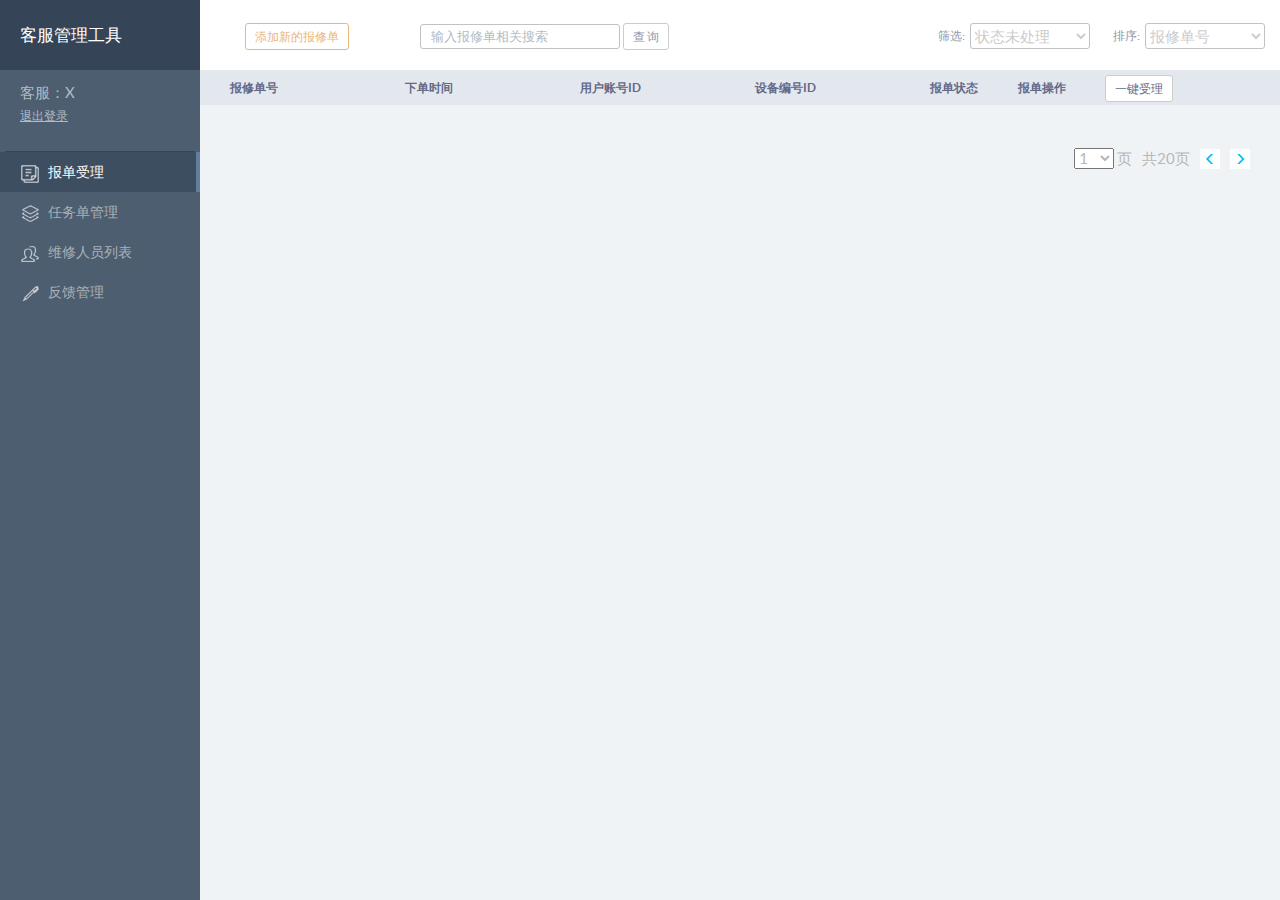
==== commit 6b8a7294: "显示界面" ====
--- a/prototype/new/kefu/index.html
+++ b/prototype/new/kefu/index.html
@@ -6,11 +6,12 @@
         <meta http-equiv="X-UA-Compatible" content="IE=edge">
         <meta name="description" content="客服工具">
         <meta name="keywords" content="客服管理工具 ">
-        <meta name="viewport" content="width=device-width, initial-scale=1, maximum-scale=1, user-scalable=no">
+        <meta name="viewport" content="width=device-width, initial-scale=1, maximum-scale=1, user-scalable=0">
         <meta name="format-detection" content="telephone=no">
         <title>客服管理工具原型</title>
         <script src="js/jquery.min.js"></script>
         <script src="js/bootstrap.min.js"></script>
+        <script src="js/main.js"></script>
         <script>
             $(function() {
                 $(".meun-item").click(function() {
@@ -46,6 +47,14 @@
                 })
             })
         </script>
+        <style>
+            .cancelbtm{
+                margin-bottom: 0 !important;
+                padding-top: 3px !important;
+                padding-bottom: 3px !important;
+            }
+        </style>
+
         <!--[if lt IE 9]>
   <script src="js/html5shiv.min.js"></script>
   <script src="js/respond.min.js"></script>
@@ -56,10 +65,20 @@
         <link rel="stylesheet" type="text/css" href="css/bootstrap.min.css" />
         <link rel="stylesheet" type="text/css" href="css/flat-ui.min.css" />
         <link rel="stylesheet" type="text/css" href="css/jquery.nouislider.css">
+        <style type="text/css">
+            .form-group{
+                margin-bottom: 5px;
+                font-size: 12px;
+            }
+
+            label {
+                font-size: 12px;
+            }
+        </style>
     </head>
 
-    <body>
-        <div id="wrap">
+<body>
+    <div id="wrap">
             <!-- 左侧菜单栏目块 -->
             <div class="leftMeun" id="leftMeun">
                 <div id="logoDiv">
@@ -73,24 +92,21 @@
                     </p>
                 </div>
                 <div class="meun-item meun-item-active" href="#sour" aria-controls="sour" role="tab" data-toggle="tab"><img src="images/icon_source.png">报单受理</div>
-                <div class="meun-item" href="#char" aria-controls="char" role="tab" data-toggle="tab"><img src="images/icon_chara_grey.png">任务单分配</div>
-                <div class="meun-item" href="#user" aria-controls="user" role="tab" data-toggle="tab"><img src="images/icon_user_grey.png">维修人员列表</div>
+                <div class="meun-item" href="#char" aria-controls="char" role="tab" data-toggle="tab"><img src="images/icon_user_grey.png">任务单管理</div>
+                <div class="meun-item" href="#user" aria-controls="user" role="tab" data-toggle="tab"><img src="images/icon_chara_grey.png">维修人员列表</div>
                 <div class="meun-item" href="#scho" aria-controls="scho" role="tab" data-toggle="tab"><img src="images/icon_change_grey.png">反馈管理</div>
-                <!-- <div class="meun-title">地区管理</div>
-                <div class="meun-item" href="#scho" aria-controls="scho" role="tab" data-toggle="tab"><img src="images/icon_house_grey.png">地区管理</div>
-                <div class="meun-item" href="#regu" aria-controls="regu" role="tab" data-toggle="tab"><img src="images/icon_rule_grey.png">规则管理</div>
-                <div class="meun-item" href="#stud" aria-controls="stud" role="tab" data-toggle="tab"><img src="images/icon_card_grey.png">人员信息</div>
-                <div class="meun-item" href="#sitt" aria-controls="sitt" role="tab" data-toggle="tab"><img src="images/icon_char_grey.png">座位管理</div> -->
             </div>
             <!-- 右侧具体内容栏目 -->
             <div id="rightContent">
                 <a class="toggle-btn" id="nimei">
                     <i class="glyphicon glyphicon-align-justify"></i>
                 </a>
-                <!-- Tab panes -->
+                <!-- 模块列表 -->
                 <div class="tab-content">
                     <!--报单受理模块 -->
                     <div role="tabpanel" class="tab-pane active" id="sour">
+
+                        <!--头部筛选、搜索操作-->
                         <div class="check-div form-inline">
                             <div class="col-xs-2 col-md-2 col-sm-2 col-lg-2">
                                 <button class="btn btn-yellow btn-xs" data-toggle="modal" data-target="#addSchool">添加新的报修单 </button>
@@ -116,6 +132,7 @@
                             </div>
                         </div>
                         <div class="data-div">
+                            <!--报修单表头-->
                             <div class="row tableHeader">
                                 <div class="col-lg-2 col-md-2 col-sm-2 col-xs-2 ">
                                     报修单号
@@ -132,14 +149,18 @@
                                 <div class="col-lg-1 col-md-1 col-sm-1 col-xs-1">
                                     报单状态
                                 </div>
-                                <div class="col-lg-2 col-md-2 col-sm-2 col-xs-2">
+                                <div class="col-lg-1 col-md-1 col-sm-1 col-xs-1">
                                     报单操作
                                 </div>
-                            </div>
-                            
-                            <div class="tablebody">
-                                    <div id="collapseSchool" class="collapse in" aria-expanded="true">
-                                        <div class="row">
+                                <div class="col-lg-1 col-md-1 col-sm-1 col-xs-1">
+                                    <button class="btn btn-white btn-xs" data-toggle="modal">一键受理</button>
+                                </div>
+                            </div>
+
+                            <!--报修单列表-->
+                            <div class="tablebody" id="rplist">
+                                    <div id="listdetail" class="collapse in" aria-expanded="true">
+                                        <!-- <div class="row" >
                                             <div class="col-lg-2 col-md-2 col-sm-2 col-xs-2 ">
                                                 B0001
                                             </div>
@@ -147,7 +168,7 @@
                                                 2018/6/20
                                             </div>
                                             <div class="col-lg-2 col-md-2 col-sm-2 col-xs-2">
-                                                CGNz
+                                                <a data-toggle="modal" data-target="#showHistory">CGNz</a>
                                             </div>
                                             <div class="col-lg-2 col-md-2 col-sm-2 col-xs-2">
                                                 SB006
@@ -156,12 +177,12 @@
                                                 未处理
                                             </div>
                                             <div class="col-lg-3 col-md-3 col-sm-3 col-xs-3">
-                                                <button class="btn btn-success btn-xs" data-toggle="modal" data-target="#changeSource">受理</button>
-                                                <button class="btn btn-info btn-xs" data-toggle="modal" data-target="#changeSource">转单</button>
-                                                <button class="btn btn-warning btn-xs" data-toggle="modal" data-target="#changeSource">处理</button>
-                                            </div>
-                                        </div>
-                                        <div class="row">
+                                                <button id="cc" class="btn btn-success btn-xs" data-id="123" data-toggle="modal" data-target="#showDetail" >详情</button>
+                                                <button class="btn btn-info btn-xs" data-toggle="modal" data-target="#getHandle">受理</button>
+                                                <button class="btn btn-yellow btn-xs" data-toggle="modal" data-target="#changeSource">自动受理</button>
+                                            </div>
+                                        </div> -->
+                                        <!-- <div class="row">
                                             <div class="col-lg-2 col-md-2 col-sm-2 col-xs-2 ">
                                                 B0002
                                             </div>
@@ -178,10 +199,10 @@
                                                 已处理
                                             </div>
                                             <div class="col-lg-3 col-md-3 col-sm-3 col-xs-3">
-                                                <button class="btn btn-success btn-xs" data-toggle="modal" data-target="#changeSource">受理</button>
-                                                <button class="btn btn-info btn-xs" data-toggle="modal" data-target="#changeSource">转单</button>
-                                                <button class="btn btn-warning btn-xs" data-toggle="modal" data-target="#changeSource">处理</button>
-                                            </div>
+                                                <button class="btn btn-success btn-xs" data-toggle="modal" data-target="#showDetail">详情</button>
+                                                <button class="btn btn-info btn-xs" data-toggle="modal" data-target="#getHandle">受理</button>
+                                                <button class="btn btn-warning btn-xs" data-toggle="modal" data-target="#changeSource">转单</button>
+                                           </div>
                                         </div>
                                         <div class="row">
                                             <div class="col-lg-2 col-md-2 col-sm-2 col-xs-2 ">
@@ -200,14 +221,15 @@
                                                 已转单
                                             </div>
                                             <div class="col-lg-3 col-md-3 col-sm-3 col-xs-3">
-                                                <button class="btn btn-success btn-xs" data-toggle="modal" data-target="#changeSource">受理</button>
-                                                <button class="btn btn-info btn-xs" data-toggle="modal" data-target="#changeSource">转单</button>
-                                                <button class="btn btn-warning btn-xs" data-toggle="modal" data-target="#changeSource">处理</button>
-                                            </div>
-                                        </div>
-                                    </div>
-                            </div>
-                        </div>
+                                                <button class="btn btn-success btn-xs" data-toggle="modal" data-target="#showDetail">详情</button>
+                                                <button class="btn btn-info btn-xs" data-toggle="modal" data-target="#getHandle">受理</button>
+                                                <button class="btn btn-warning btn-xs" data-toggle="modal" data-target="#changeSource">转单</button>
+                                           </div>
+                                        </div> -->
+                                    </div>
+                            </div>
+                        </div>
+
                         <!--页码块-->
                         <footer class="footer">
                             <ul class="pagination">
@@ -239,56 +261,56 @@
                                 </li>
                             </ul>
                         </footer>
-                        <!--弹出窗口 添加资源-->
-                        <div class="modal fade" id="addSource" role="dialog" aria-labelledby="gridSystemModalLabel">
+                        
+                        <!--报单详情弹出窗口-->
+                        <div class="modal fade" id="showDetail" role="dialog" aria-labelledby="gridSystemModalLabel">
                             <div class="modal-dialog" role="document">
                                 <div class="modal-content">
                                     <div class="modal-header">
                                         <button type="button" class="close" data-dismiss="modal" aria-label="Close"><span aria-hidden="true">&times;</span></button>
-                                        <h4 class="modal-title" id="gridSystemModalLabel">添加资源</h4>
+                                        <h4 class="modal-title" id="gridSystemModalLabel">报修单详情</h4>
                                     </div>
                                     <div class="modal-body">
                                         <div class="container-fluid">
                                             <form class="form-horizontal">
                                                 <div class="form-group ">
-                                                    <label for="sName" class="col-xs-3 control-label">名称：</label>
-                                                    <div class="col-xs-8 ">
-                                                        <input type="email" class="form-control input-sm duiqi" id="sName" placeholder="">
-                                                    </div>
-                                                </div>
-                                                <div class="form-group">
-                                                    <label for="sLink" class="col-xs-3 control-label">链接：</label>
-                                                    <div class="col-xs-8 ">
-                                                        <input type="" class="form-control input-sm duiqi" id="sLink" placeholder="">
-                                                    </div>
-                                                </div>
-                                                <div class="form-group">
-                                                    <label for="sOrd" class="col-xs-3 control-label">排序：</label>
+                                                    <label class="col-xs-3 control-label">报修单号：</label>
+                                                
                                                     <div class="col-xs-8">
-                                                        <input type="" class="form-control input-sm duiqi" id="sOrd" placeholder="">
-                                                    </div>
-                                                </div>
-                                                <div class="form-group">
-                                                    <label for="sKnot" class="col-xs-3 control-label">父节点：</label>
+                                                        <input type="" id="danhao" class="form-control input-sm duiqi" id="sName" placeholder="" readonly="readonly">
+                                                    </div>
+                                                </div>
+                                                <div class="form-group">
+                                                    <label for="sLink" class="col-xs-3 control-label">故障描述：</label>
+                                                    <div class="col-xs-8 ">
+                                                        <input type="" id="miaoshu" class="form-control input-sm duiqi" id="sLink" placeholder="" readonly="readonly">
+                                                       
+                                                    </div>
+                                                </div>
+                                                <div class="form-group">
+                                                    <label for="sOrd" class="col-xs-3 control-label">用户姓名：</label>
                                                     <div class="col-xs-8">
-                                                        <input type="" class="form-control input-sm duiqi" id="sKnot" placeholder="">
-                                                    </div>
-                                                </div>
-                                                <div class="form-group">
-                                                    <label for="exampleInput1" class="col-xs-3 control-label">资源类型：</label>
+                                                        <input type="" id="yonghu" class="form-control input-sm duiqi" id="sOrd" placeholder="" readonly="readonly">
+                                                    </div>
+                                                </div>
+                                                <div class="form-group">
+                                                    <label for="sOrd" class="col-xs-3 control-label">地区：</label>
                                                     <div class="col-xs-8">
-                                                        <label class="control-label" for="anniu">
-                                                            <input type="radio" name="leixing" id="anniu">菜单</label> &nbsp;&nbsp;&nbsp;&nbsp;&nbsp;&nbsp;&nbsp;&nbsp;
-                                                        <label class="control-label" for="meun">
-                                                            <input type="radio" name="leixing" id="meun"> 按钮</label>
+                                                        <input type="" id="dizhi" class="form-control input-sm duiqi" id="sOrd" placeholder="" readonly="readonly">
+                                                    </div>
+                                                </div>
+                                                <div class="form-group">
+                                                    <label for="sOrd" class="col-xs-3 control-label">备注：</label>
+                                                    <div class="col-xs-6">
+                                                        <textarea id="beizhu" class="form-control input-sm duiqi" readonly="readonly"></textarea>
                                                     </div>
                                                 </div>
                                             </form>
                                         </div>
                                     </div>
                                     <div class="modal-footer">
-                                        <button type="button" class="btn btn-xs btn-xs btn-white" data-dismiss="modal">取 消</button>
-                                        <button type="button" class="btn btn-xs btn-xs btn-green">保 存</button>
+                                        <button type="button" class="btn btn-xs btn-white" data-dismiss="modal">取消</button>
+                                        <button type="button" class="btn btn-xs btn-green" data-toggle="modal" data-dismiss="modal" data-target="#getHandle">受理报修单</button>
                                     </div>
                                 </div>
                                 <!-- /.modal-content -->
@@ -297,90 +319,96 @@
                         </div>
                         <!-- /.modal -->
 
-                        <!--修改资源弹出窗口-->
-                        <div class="modal fade" id="changeSource" role="dialog" aria-labelledby="gridSystemModalLabel">
+                        <!--受理报单弹出窗口-->
+                        <div class="modal fade" id="getHandle" role="dialog" aria-labelledby="gridSystemModalLabel">
                             <div class="modal-dialog" role="document">
                                 <div class="modal-content">
                                     <div class="modal-header">
                                         <button type="button" class="close" data-dismiss="modal" aria-label="Close"><span aria-hidden="true">&times;</span></button>
-                                        <h4 class="modal-title" id="gridSystemModalLabel">修改资源</h4>
+                                        <h4 class="modal-title" id="gridSystemModalLabel">生成任务单</h4>
                                     </div>
                                     <div class="modal-body">
                                         <div class="container-fluid">
                                             <form class="form-horizontal">
-                                                <div class="form-group ">
-                                                    <label for="sName" class="col-xs-3 control-label">名称：</label>
-                                                    <div class="col-xs-8 ">
-                                                        <input type="email" class="form-control input-sm duiqi" id="sName" placeholder="">
-                                                    </div>
-                                                </div>
-                                                <div class="form-group">
-                                                    <label for="sLink" class="col-xs-3 control-label">链接：</label>
+                                                <div class="form-group">
+                                                    <label for="sLink" class="col-xs-3 control-label">维修内容：</label>
                                                     <div class="col-xs-8 ">
                                                         <input type="" class="form-control input-sm duiqi" id="sLink" placeholder="">
                                                     </div>
                                                 </div>
                                                 <div class="form-group">
-                                                    <label for="sOrd" class="col-xs-3 control-label">排序：</label>
+                                                    <label for="sOrd" class="col-xs-3 control-label">地区：</label>
                                                     <div class="col-xs-8">
                                                         <input type="" class="form-control input-sm duiqi" id="sOrd" placeholder="">
                                                     </div>
                                                 </div>
                                                 <div class="form-group">
-                                                    <label for="sKnot" class="col-xs-3 control-label">父节点：</label>
-                                                    <div class="col-xs-8">
-                                                        <input type="" class="form-control input-sm duiqi" id="sKnot" placeholder="">
-                                                    </div>
-                                                </div>
-                                                <div class="form-group">
-                                                    <label for="exampleInput1" class="col-xs-3 control-label">资源类型：</label>
+                                                    <label for="exampleInput1" class="col-xs-3 control-label">选择维修人员：</label>
                                                     <div class="col-xs-8">
                                                         <label class="control-label" for="anniu">
-                                                            <input type="radio" name="leixing" id="anniu">菜单</label> &nbsp;&nbsp;&nbsp;&nbsp;&nbsp;&nbsp;&nbsp;&nbsp;
+                                                            <input type="radio" name="leixing" id="anniu">WX001</label> &nbsp;&nbsp;&nbsp;&nbsp;&nbsp;&nbsp;&nbsp;&nbsp;
                                                         <label class="control-label" for="meun">
-                                                            <input type="radio" name="leixing" id="meun"> 按钮</label>
+                                                            <input type="radio" name="leixing" id="meun"> WX002</label>
+
+                                                        <!-- 优先显示符合地区和维修内容的维修人员，然后显示空闲的维修人员 -->
                                                     </div>
                                                 </div>
                                             </form>
                                         </div>
                                     </div>
                                     <div class="modal-footer">
-                                        <button type="button" class="btn btn-xs btn-white" data-dismiss="modal">取 消</button>
-                                        <button type="button" class="btn btn-xs btn-green">保 存</button>
+                                        <button type="button" class="btn btn-xs btn-white" data-dismiss="modal">暂不分配</button>
+                                        <button type="button" class="btn btn-xs btn-green" data-dismiss="modal">确认任务单</button>
                                     </div>
                                 </div>
                                 <!-- /.modal-content -->
                             </div>
                             <!-- /.modal-dialog -->
                         </div>
-                        <!-- /.modal -->
-                        <!--弹出删除资源警告窗口-->
-                        <div class="modal fade" id="deleteSource" role="dialog" aria-labelledby="gridSystemModalLabel">
-                            <div class="modal-dialog" role="document">
-                                <div class="modal-content">
-                                    <div class="modal-header">
-                                        <button type="button" class="close" data-dismiss="modal" aria-label="Close"><span aria-hidden="true">&times;</span></button>
-                                        <h4 class="modal-title" id="gridSystemModalLabel">提示</h4>
-                                    </div>
-                                    <div class="modal-body">
-                                        <div class="container-fluid">
-                                            确定要删除该资源？删除后不可恢复！
-                                        </div>
-                                    </div>
-                                    <div class="modal-footer">
-                                        <button type="button" class="btn btn-xs btn-white" data-dismiss="modal">取 消</button>
-                                        <button type="button" class="btn btn-xs btn-danger">保 存</button>
-                                    </div>
-                                </div>
-                                <!-- /.modal-content -->
-                            </div>
-                            <!-- /.modal-dialog -->
-                        </div>
-                        <!-- /.modal -->
+                        <!-- /.modal-->
+
+                        <!--用户历史弹出窗口-->
+                        <div class="modal fade" id="showHistory" role="dialog" aria-labelledby="gridSystemModalLabel">
+                                <div class="modal-dialog" role="document">
+                                    <div class="modal-content">
+                                        <div class="modal-header">
+                                            <button type="button" class="close" data-dismiss="modal" aria-label="Close"><span aria-hidden="true">&times;</span></button>
+                                            <h4 class="modal-title" id="gridSystemModalLabel">用户维修历史</h4>
+                                        </div>
+                                        <div class="modal-body">
+                                            <div class="container-fluid">
+                                                <form class="form-horizontal">
+                                                    <div class="form-group">
+                                                        <label for="sLink" class="col-xs-3 control-label">维修内容：</label>
+                                                        <div class="col-xs-8 ">
+                                                            <input type="" class="form-control input-sm duiqi" id="sLink" placeholder="">
+                                                        </div>
+                                                    </div>
+                                                    <div class="form-group">
+                                                        <label for="sOrd" class="col-xs-3 control-label">地区：</label>
+                                                        <div class="col-xs-8">
+                                                            <input type="" class="form-control input-sm duiqi" id="sOrd" placeholder="">
+                                                        </div>
+                                                    </div>
+                        
+                                                </form>
+                                            </div>
+                                        </div>
+                                        <div class="modal-footer">
+                                            <button type="button" class="btn btn-xs btn-green" data-dismiss="modal">确定</button>
+                                        </div>
+                                    </div>
+                                    <!-- /.modal-content -->
+                                </div>
+                                <!-- /.modal-dialog -->
+                        </div>
+                        <!-- /.modal-->
+
                     </div>
 
                     <!--任务单分配模块 -->
                     <div role="tabpanel" class="tab-pane" id="char">
+                         <!--头部筛选、搜索操作-->
                         <div class="check-div form-inline">
                             <div class="col-xs-2 col-md-2 col-sm-2 col-lg-2">
                                 <button class="btn btn-yellow btn-xs" data-toggle="modal" data-target="#addSchool">添加新的任务单 </button>
@@ -406,12 +434,13 @@
                             </div>
                         </div>
                         <div class="data-div">
+                            <!--任务单表头-->
                             <div class="row tableHeader">
                                 <div class="col-lg-2 col-md-2 col-sm-2 col-xs-2 ">
                                     任务单号
                                 </div>
                                 <div class="col-lg-2 col-md-2 col-sm-2 col-xs-2">
-                                    保修单号
+                                    报修单号
                                 </div>
                                 <div class="col-lg-2 col-md-2 col-sm-2 col-xs-2">
                                     生成时间
@@ -426,8 +455,9 @@
                                     操作
                                 </div>
                             </div>
-                            <div class="tablebody">
-                                <div class="row">
+                             <!--任务单列表项-->
+                            <div class="tablebody" id="tklist">
+                                <!-- <div class="row">
                                     <div class="col-lg-2 col-md-2 col-sm-2 col-xs-2">
                                         T0001
                                     </div>
@@ -444,327 +474,15 @@
                                         未分配
                                     </div>
                                     <div class="col-lg-3 col-md-3 col-sm-3 col-xs-3">
-                                        <button class="btn btn-success btn-xs" data-toggle="modal" data-target="#changeSource">受理</button>
-                                        <button class="btn btn-info btn-xs" data-toggle="modal" data-target="#changeSource">转单</button>
-                                        <button class="btn btn-warning btn-xs" data-toggle="modal" data-target="#changeSource">处理</button>
-                                    </div>
-                                </div>
-                                <div class="row">
-                                    <div class="col-lg-2 col-md-2 col-sm-2 col-xs-2">
-                                        T0002
-                                    </div>
-                                    <div class="col-lg-2 col-md-2 col-sm-2 col-xs-2">
-                                        B0002
-                                    </div>
-                                    <div class="col-lg-2 col-md-2 col-sm-2 col-xs-2">
-                                        2018/6/25
-                                    </div>
-                                    <div class="col-lg-2 col-md-2 col-sm-2 col-xs-2">
-                                        WX002
-                                    </div>
-                                    <div class="col-lg-1 col-md-1 col-sm-1 col-xs-1">
-                                        已分配
-                                    </div>
-                                    <div class="col-lg-3 col-md-3 col-sm-3 col-xs-3">
-                                        <button class="btn btn-success btn-xs" data-toggle="modal" data-target="#changeSource">受理</button>
-                                        <button class="btn btn-info btn-xs" data-toggle="modal" data-target="#changeSource">转单</button>
-                                        <button class="btn btn-warning btn-xs" data-toggle="modal" data-target="#changeSource">处理</button>
-                                    </div>
-                                </div>
-                                <div class="row">
-                                    <div class="col-lg-2 col-md-2 col-sm-2 col-xs-2">
-                                        T0003
-                                    </div>
-                                    <div class="col-lg-2 col-md-2 col-sm-2 col-xs-2">
-                                        B0003
-                                    </div>
-                                    <div class="col-lg-2 col-md-2 col-sm-2 col-xs-2">
-                                        2018/6/28
-                                    </div>
-                                    <div class="col-lg-2 col-md-2 col-sm-2 col-xs-2">
-                                        WX003
-                                    </div>
-                                    <div class="col-lg-1 col-md-1 col-sm-1 col-xs-1">
-                                        已完成
-                                    </div>
-                                    <div class="col-lg-3 col-md-3 col-sm-3 col-xs-3">
-                                        <button class="btn btn-success btn-xs" data-toggle="modal" data-target="#changeSource">受理</button>
-                                        <button class="btn btn-info btn-xs" data-toggle="modal" data-target="#changeSource">转单</button>
-                                        <button class="btn btn-warning btn-xs" data-toggle="modal" data-target="#changeSource">处理</button>
-                                    </div>
-                                </div>
-                    </div>
-                    
-
-                
-                
-                </div>
-                <!--页码块-->
-                <footer class="footer">
-                    <ul class="pagination">
-                        <li>
-                            <select>
-                                <option>1</option>
-                                <option>2</option>
-                                <option>3</option>
-                                <option>4</option>
-                                <option>5</option>
-                                <option>6</option>
-                                <option>7</option>
-                                <option>8</option>
-                                <option>9</option>
-                                <option>10</option>
-                            </select>
-                            页
-                        </li>
-                        <li class="gray">
-                            共20页
-                        </li>
-                        <li>
-                            <i class="glyphicon glyphicon-menu-left">
-                            </i>
-                        </li>
-                        <li>
-                            <i class="glyphicon glyphicon-menu-right">
-                            </i>
-                        </li>
-                    </ul>
-                </footer>
-                <!--增加权限弹出窗口-->
-                <div class="modal fade" id="addChar" role="dialog" aria-labelledby="gridSystemModalLabel">
-                    <div class="modal-dialog" role="document">
-                        <div class="modal-content">
-                            <div class="modal-header">
-                                <button type="button" class="close" data-dismiss="modal" aria-label="Close"><span aria-hidden="true">&times;</span></button>
-                                <h4 class="modal-title" id="gridSystemModalLabel">添加权限</h4>
-                            </div>
-                            <div class="modal-body">
-                                <div class="container-fluid">
-                                    <form class="form-horizontal">
-                                        <div class="form-group ">
-                                            <label for="sName" class="col-xs-3 control-label">权限名：</label>
-                                            <div class="col-xs-6 ">
-                                                <input type="email" class="form-control input-sm duiqi" id="sName" placeholder="">
-                                            </div>
-                                        </div>
-                                        <div class="form-group">
-                                            <label for="sLink" class="col-xs-3 control-label">描述：</label>
-                                            <div class="col-xs-6 ">
-                                                <textarea class="form-control input-sm duiqi"></textarea>
-                                            </div>
-                                        </div>
-                                        <div class="form-group">
-                                            <label for="sOrd" class="col-xs-3 control-label">系统资源：</label>
-                                            <div class="col-xs-6">
-                                                <input type="" class="form-control input-sm duiqi" id="sOrd" placeholder="">
-                                            </div>
-                                        </div>
-
-                                    </form>
-                                </div>
-                            </div>
-                            <div class="modal-footer">
-                                <button type="button" class="btn btn-xs btn-white" data-dismiss="modal">取 消</button>
-                                <button type="button" class="btn btn-xs btn-green">保 存</button>
-                            </div>
-                        </div>
-                        <!-- /.modal-content -->
-                    </div>
-                    <!-- /.modal-dialog -->
-                </div>
-                <!-- /.modal -->
-
-                <!--修改权限弹出窗口-->
-                <div class="modal fade" id="changeChar" role="dialog" aria-labelledby="gridSystemModalLabel">
-                    <div class="modal-dialog" role="document">
-                        <div class="modal-content">
-                            <div class="modal-header">
-                                <button type="button" class="close" data-dismiss="modal" aria-label="Close"><span aria-hidden="true">&times;</span></button>
-                                <h4 class="modal-title" id="gridSystemModalLabel">修改权限</h4>
-                            </div>
-                            <div class="modal-body">
-                                <div class="container-fluid">
-                                    <form class="form-horizontal">
-                                        <div class="form-group ">
-                                            <label for="sName" class="col-xs-3 control-label">权限名：</label>
-                                            <div class="col-xs-6 ">
-                                                <input type="email" class="form-control input-sm duiqi" id="sName" placeholder="">
-                                            </div>
-                                        </div>
-                                        <div class="form-group">
-                                            <label for="sLink" class="col-xs-3 control-label">描述：</label>
-                                            <div class="col-xs-6 ">
-                                                <textarea class="form-control input-sm duiqi"></textarea>
-                                            </div>
-                                        </div>
-                                        <div class="form-group">
-                                            <label for="sOrd" class="col-xs-3 control-label">系统资源：</label>
-                                            <div class="col-xs-6">
-                                                <input type="" class="form-control input-sm duiqi" id="sOrd" placeholder="">
-                                            </div>
-                                        </div>
-
-                                    </form>
-                                </div>
-                            </div>
-                            <div class="modal-footer">
-                                <button type="button" class="btn btn-xs btn-white" data-dismiss="modal">取 消</button>
-                                <button type="button" class="btn btn-xs btn-green">保 存</button>
-                            </div>
-                        </div>
-                        <!-- /.modal-content -->
-                    </div>
-                    <!-- /.modal-dialog -->
-                </div>
-                <!-- /.modal -->
-
-                <!--弹出删除权限警告窗口-->
-                <div class="modal fade" id="deleteChar" role="dialog" aria-labelledby="gridSystemModalLabel">
-                    <div class="modal-dialog" role="document">
-                        <div class="modal-content">
-                            <div class="modal-header">
-                                <button type="button" class="close" data-dismiss="modal" aria-label="Close"><span aria-hidden="true">&times;</span></button>
-                                <h4 class="modal-title" id="gridSystemModalLabel">提示</h4>
-                            </div>
-                            <div class="modal-body">
-                                <div class="container-fluid">
-                                    确定要删除该权限？删除后不可恢复！
-                                </div>
-                            </div>
-                            <div class="modal-footer">
-                                <button type="button" class="btn btn-xs btn-white" data-dismiss="modal">取 消</button>
-                                <button type="button" class="btn btn-xs btn-danger">保 存</button>
-                            </div>
-                        </div>
-                        <!-- /.modal-content -->
-                    </div>
-                    <!-- /.modal-dialog -->
-                </div>
-                <!-- /.modal -->
-
-                    </div>
-
-                    <!--维修人员列表模块-->
-                    <div role="tabpanel" class="tab-pane" id="user">
-                        <div class="check-div form-inline">
-                            <div class="col-xs-2 col-md-2 col-sm-2 col-lg-2">
-                                <button class="btn btn-yellow btn-xs" data-toggle="modal" data-target="#addSchool">添加新的维修人员 </button>
-                            </div>
-                            <div class="col-lg-4 col-xs-4 col-md-4 col-sm-4 ">
-                                <input type="text" class=" form-control input-sm " placeholder="输入维修人员相关搜索">
-                                <button class="btn btn-white btn-xs ">查 询 </button>
-                            </div>
-
-                            <div class="col-lg-5 col-xs-5 col-md-5 col-sm-5" style="text-align: right;float: right;">
-                                <label for="paixu">筛选:&nbsp;</label>
-                                <select class="form-control">
-                                    <option>状态工作中</option>
-                                    <option>状态空闲</option>
-                                    <option>状态请假</option>
-                                </select>
-                                <label for="paixu" style="padding-left:20px">排序:&nbsp;</label>
-                                <select class="form-control">
-                                    <option>负责区域</option>
-                                    <option>维修人员id</option>
-                                    <option>姓名</option>
-                                </select>
-                            </div>
-                        </div>
-                        <div class="data-div">
-                            <div class="row tableHeader">
-                               <!--  <div class="col-lg-2 col-md-2 col-sm-2 col-xs-2 ">
-                                    维修人员ID
+                                        <button class="btn btn-success btn-xs" data-id="1" data-toggle="modal" data-target="#showTDetail">详情</button>
+                                        <button class="btn btn-info btn-xs" data-toggle="modal" data-target="#Reassign">分配</button>
+                                        <button class="btn btn-warning btn-xs" data-toggle="modal" data-target="#changeChar">反馈</button>
+                                   </div>
                                 </div> -->
-                                <div class="col-lg-2 col-md-2 col-sm-2 col-xs-2">
-                                    姓名
-                                </div>
-                                <div class="col-lg-2 col-md-2 col-sm-2 col-xs-2">
-                                    负责区域
-                                </div>
-                                <div class="col-lg-2 col-md-2 col-sm-2 col-xs-2">
-                                    工作分类
-                                </div>
-                                <div class="col-lg-2 col-md-2 col-sm-2 col-xs-2">
-                                    联系方式
-                                </div>
-                               <!--  <div class="col-lg-2 col-md-2 col-sm-2 col-xs-2">
-                                    当前状态
-                                </div> -->
-                                <div class="col-lg-2 col-md-2 col-sm-2 col-xs-2">
-                                    当前工作量
-                                </div>
-                                <div class="col-lg-2 col-md-2 col-sm-2 col-xs-2">
-                                    操作
-                                </div>
-                            </div>
-                            <div class="tablebody">
-
-                                <div class="row">
-                                    <div class="col-xs-2 ">
-                                        WX001
-                                    </div>
-                                    <div class="col-xs-2">
-                                        杨晓飞
-                                    </div>
-                                    <div class="col-xs-2">
-                                        C10
-                                    </div>
-                                    <div class="col-xs-2">
-                                        13688889999
-                                    </div>
-                                    <div class="col-xs-2">
-                                        工作中
-                                    </div>
-                                    <div class="col-xs-2">
-                                        <button class="btn btn-success btn-xs" data-toggle="modal" data-target="#reviseUser">编辑</button>
-                                    </div>
-                                </div>
-
-                                <div class="row">
-                                    <div class="col-xs-2 ">
-                                        WX002
-                                    </div>
-                                    <div class="col-xs-2">
-                                        蔡BB
-                                    </div>
-                                    <div class="col-xs-2">
-                                        C8
-                                    </div>
-                                    <div class="col-xs-2">
-                                        13666666699
-                                    </div>
-                                    <div class="col-xs-2">
-                                        请假
-                                    </div>
-                                    <div class="col-xs-2">
-                                        <button class="btn btn-success btn-xs" data-toggle="modal" data-target="#reviseUser">编辑</button>
-                                    </div>
-                                </div>
-
-                                <div class="row">
-                                    <div class="col-xs-2 ">
-                                        WX003
-                                    </div>
-                                    <div class="col-xs-2">
-                                        洞箫杨
-                                    </div>
-                                    <div class="col-xs-2">
-                                        B8
-                                    </div>
-                                    <div class="col-xs-2">
-                                        15988889999
-                                    </div>
-                                    <div class="col-xs-2">
-                                        空闲
-                                    </div>
-                                    <div class="col-xs-2">
-                                        <button class="btn btn-success btn-xs" data-toggle="modal" data-target="#reviseUser">编辑</button>
-                                    </div>
-                                </div>
-
-                            </div>
-
-                        </div>
+                                
+                            </div>
+                        </div>
+
                         <!--页码块-->
                         <footer class="footer">
                             <ul class="pagination">
@@ -797,76 +515,65 @@
                             </ul>
                         </footer>
 
-                        <!--弹出添加用户窗口-->
-                        <div class="modal fade" id="addUser" role="dialog" aria-labelledby="gridSystemModalLabel">
+                        <!--任务单详情弹出窗口-->
+                        <div class="modal fade" id="showTDetail" role="dialog" aria-labelledby="gridSystemModalLabel">
                             <div class="modal-dialog" role="document">
                                 <div class="modal-content">
                                     <div class="modal-header">
                                         <button type="button" class="close" data-dismiss="modal" aria-label="Close"><span aria-hidden="true">&times;</span></button>
-                                        <h4 class="modal-title" id="gridSystemModalLabel">添加用户</h4>
+                                        <h4 class="modal-title" id="gridSystemModalLabel">任务单详情</h4>
                                     </div>
                                     <div class="modal-body">
                                         <div class="container-fluid">
                                             <form class="form-horizontal">
                                                 <div class="form-group ">
-                                                    <label for="sName" class="col-xs-3 control-label">用户名：</label>
-                                                    <div class="col-xs-8 ">
-                                                        <input type="email" class="form-control input-sm duiqi" id="sName" placeholder="">
-                                                    </div>
-                                                </div>
-                                                <div class="form-group">
-                                                    <label for="sLink" class="col-xs-3 control-label">真实姓名：</label>
+                                                    <label for="sName" class="col-xs-3 control-label">任务单号：</label>
+                                                    <div class="col-xs-8">
+                                                        <input type="" id="danhao" class="form-control input-sm duiqi" id="sOrd" placeholder="">
+                                                    </div>
+                                                </div>
+                                                <div class="form-group">
+                                                    <label for="sLink" class="col-xs-3 control-label">报修单号：</label>
+                                                    <div class="col-xs-8">
+                                                        <input type="" id="baoxiu" class="form-control input-sm duiqi" id="sOrd" placeholder="">
+                                                    </div>
+                                                </div>
+                                                <div class="form-group">
+                                                    <label for="sOrd" class="col-xs-3 control-label">维修人员ID：</label>
+                                                    <div class="col-xs-8">
+                                                            <input type="" id="weixiu" class="form-control input-sm duiqi" id="sOrd" placeholder="">
+                                                    </div>
+                                                </div>
+                                                <div class="form-group">
+                                                        <label for="sOrd" class="col-xs-3 control-label">开始时间</label>
+                                                        <div class="col-xs-8">
+                                                                <input type="" id="shijian" class="form-control input-sm duiqi" id="sOrd" placeholder="">
+                                                        </div>
+                                                    </div>
+                                                <!-- <div class="form-group">
+                                                    <label for="sLink" class="col-xs-3 control-label">故障描述：</label>
                                                     <div class="col-xs-8 ">
                                                         <input type="" class="form-control input-sm duiqi" id="sLink" placeholder="">
                                                     </div>
-                                                </div>
-                                                <div class="form-group">
-                                                    <label for="sOrd" class="col-xs-3 control-label">电子邮箱：</label>
+                                                </div> -->
+                                                <!-- <div class="form-group">
+                                                    <label for="sOrd" class="col-xs-3 control-label">地区：</label>
                                                     <div class="col-xs-8">
                                                         <input type="" class="form-control input-sm duiqi" id="sOrd" placeholder="">
                                                     </div>
-                                                </div>
-                                                <div class="form-group">
-                                                    <label for="sKnot" class="col-xs-3 control-label">电话：</label>
-                                                    <div class="col-xs-8">
-                                                        <input type="" class="form-control input-sm duiqi" id="sKnot" placeholder="">
-                                                    </div>
-                                                </div>
-                                                <div class="form-group">
-                                                    <label for="sKnot" class="col-xs-3 control-label">地区：</label>
-                                                    <div class="col-xs-8">
-                                                        <select class=" form-control select-duiqi">
-                                                            <option value="">国际关系地区</option>
-                                                            <option value="">北京大学</option>
-                                                            <option value="">天津大学</option>
-                                                        </select>
-                                                    </div>
-                                                </div>
-                                                <div class="form-group">
-                                                    <label for="sKnot" class="col-xs-3 control-label">权限：</label>
-                                                    <div class="col-xs-8">
-                                                        <select class=" form-control select-duiqi">
-                                                            <option value="">管理员</option>
-                                                            <option value="">普通用户</option>
-                                                            <option value="">游客</option>
-                                                        </select>
-                                                    </div>
-                                                </div>
-                                                <div class="form-group">
-                                                    <label for="situation" class="col-xs-3 control-label">状态：</label>
-                                                    <div class="col-xs-8">
-                                                        <label class="control-label" for="anniu">
-                                                            <input type="radio" name="situation" id="normal">正常</label> &nbsp;&nbsp;&nbsp;&nbsp;&nbsp;&nbsp;&nbsp;&nbsp;
-                                                        <label class="control-label" for="meun">
-                                                            <input type="radio" name="situation" id="forbid"> 禁用</label>
+                                                </div> -->
+                                                <div class="form-group">
+                                                    <label for="sOrd" class="col-xs-3 control-label">备注：</label>
+                                                    <div class="col-xs-6">
+                                                        <textarea id="beizhu" class="form-control input-sm duiqi"></textarea>
                                                     </div>
                                                 </div>
                                             </form>
                                         </div>
                                     </div>
                                     <div class="modal-footer">
-                                        <button type="button" class="btn btn-xs btn-white" data-dismiss="modal">取 消</button>
-                                        <button type="button" class="btn btn-xs btn-green">保 存</button>
+                                        <button type="button" class="btn btn-xs btn-white" data-dismiss="modal">确定</button>
+                                        <button type="button" class="btn btn-xs btn-green" data-dismiss="modal"  data-toggle="modal" data-target="#Reassign">重新分配维修人员</button>
                                     </div>
                                 </div>
                                 <!-- /.modal-content -->
@@ -875,68 +582,54 @@
                         </div>
                         <!-- /.modal -->
 
-                        <!--弹出修改用户窗口-->
-                        <div class="modal fade" id="reviseUser" role="dialog" aria-labelledby="gridSystemModalLabel">
+                        <!--分配人员弹出窗口-->
+                        <div class="modal fade" id="Reassign" role="dialog" aria-labelledby="gridSystemModalLabel">
                             <div class="modal-dialog" role="document">
                                 <div class="modal-content">
                                     <div class="modal-header">
                                         <button type="button" class="close" data-dismiss="modal" aria-label="Close"><span aria-hidden="true">&times;</span></button>
-                                        <h4 class="modal-title" id="gridSystemModalLabel">修改用户</h4>
+                                        <h4 class="modal-title" id="gridSystemModalLabel">分配维修人员</h4>
                                     </div>
                                     <div class="modal-body">
                                         <div class="container-fluid">
                                             <form class="form-horizontal">
                                                 <div class="form-group ">
-                                                    <label for="sName" class="col-xs-3 control-label">用户名：</label>
-                                                    <div class="col-xs-8 ">
+                                                    <label for="sName" class="col-xs-3 control-label">任务单号：</label>
+                                                    <div class="col-xs-6 ">
                                                         <input type="email" class="form-control input-sm duiqi" id="sName" placeholder="">
                                                     </div>
                                                 </div>
                                                 <div class="form-group">
-                                                    <label for="sLink" class="col-xs-3 control-label">真实姓名：</label>
-                                                    <div class="col-xs-8 ">
-                                                        <input type="" class="form-control input-sm duiqi" id="sLink" placeholder="">
-                                                    </div>
-                                                </div>
-                                                <div class="form-group">
-                                                    <label for="sOrd" class="col-xs-3 control-label">电子邮箱：</label>
-                                                    <div class="col-xs-8">
+                                                    <label for="sLink" class="col-xs-3 control-label">报修单号：</label>
+                                                    <div class="col-xs-6 ">
+                                                        <textarea class="form-control input-sm duiqi"></textarea>
+                                                    </div>
+                                                </div>
+                                                <div class="form-group">
+                                                    <label for="sOrd" class="col-xs-3 control-label">生成时间：</label>
+                                                    <div class="col-xs-6">
                                                         <input type="" class="form-control input-sm duiqi" id="sOrd" placeholder="">
                                                     </div>
                                                 </div>
                                                 <div class="form-group">
-                                                    <label for="sKnot" class="col-xs-3 control-label">电话：</label>
-                                                    <div class="col-xs-8">
-                                                        <input type="" class="form-control input-sm duiqi" id="sKnot" placeholder="">
-                                                    </div>
-                                                </div>
-                                                <div class="form-group">
-                                                    <label for="sKnot" class="col-xs-3 control-label">地区：</label>
-                                                    <div class="col-xs-8">
-                                                        <input type="" class="form-control input-sm duiqi" id="sKnot" placeholder="">
-                                                    </div>
-                                                </div>
-                                                <div class="form-group">
-                                                    <label for="sKnot" class="col-xs-3 control-label">权限：</label>
-                                                    <div class="col-xs-8">
-                                                        <input type="" class="form-control input-sm duiqi" id="sKnot" placeholder="">
-                                                    </div>
-                                                </div>
-                                                <div class="form-group">
-                                                    <label for="situation" class="col-xs-3 control-label">状态：</label>
-                                                    <div class="col-xs-8">
-                                                        <label class="control-label" for="anniu">
-                                                            <input type="radio" name="situation" id="normal">正常</label> &nbsp;&nbsp;&nbsp;&nbsp;&nbsp;&nbsp;&nbsp;&nbsp;
-                                                        <label class="control-label" for="meun">
-                                                            <input type="radio" name="situation" id="forbid"> 禁用</label>
-                                                    </div>
-                                                </div>
+                                                    <label for="sOrd" class="col-xs-3 control-label">地区：</label>
+                                                    <div class="col-xs-6">
+                                                        <input type="" class="form-control input-sm duiqi" id="sOrd" placeholder="">
+                                                    </div>
+                                                </div>
+                                                <div class="form-group">
+                                                    <label for="sOrd" class="col-xs-3 control-label">选择维修人员：</label>
+                                                    <div class="col-xs-6">
+                                                        <input type="" class="form-control input-sm duiqi" id="sOrd" placeholder="">
+                                                    </div>
+                                                </div>
+                        
                                             </form>
                                         </div>
                                     </div>
                                     <div class="modal-footer">
-                                        <button type="button" class="btn btn-xs btn-white" data-dismiss="modal">取 消</button>
-                                        <button type="button" class="btn btn-xs btn-green">保 存</button>
+                                        <button type="button" class="btn btn-xs btn-white" data-dismiss="modal">取消</button>
+                                        <button type="button" class="btn btn-xs btn-green" data-dismiss="modal">确认</button>
                                     </div>
                                 </div>
                                 <!-- /.modal-content -->
@@ -945,123 +638,191 @@
                         </div>
                         <!-- /.modal -->
 
-                        <!--弹出删除用户警告窗口-->
-                        <div class="modal fade" id="deleteUser" role="dialog" aria-labelledby="gridSystemModalLabel">
-                            <div class="modal-dialog" role="document">
-                                <div class="modal-content">
-                                    <div class="modal-header">
-                                        <button type="button" class="close" data-dismiss="modal" aria-label="Close"><span aria-hidden="true">&times;</span></button>
-                                        <h4 class="modal-title" id="gridSystemModalLabel">提示</h4>
-                                    </div>
-                                    <div class="modal-body">
-                                        <div class="container-fluid">
-                                            确定要删除该用户？删除后不可恢复！
-                                        </div>
-                                    </div>
-                                    <div class="modal-footer">
-                                        <button type="button" class="btn btn-xs btn-white" data-dismiss="modal">取 消</button>
-                                        <button type="button" class="btn  btn-xs btn-danger">保 存</button>
-                                    </div>
-                                </div>
-                                <!-- /.modal-content -->
-                            </div>
-                            <!-- /.modal-dialog -->
+                        <!--报单详情弹出窗口-->
+                        <div class="modal fade" id="showDetail1" role="dialog" aria-labelledby="gridSystemModalLabel">
+                                <div class="modal-dialog" role="document">
+                                    <div class="modal-content">
+                                        <div class="modal-header">
+                                            <button type="button" class="close" data-dismiss="modal" aria-label="Close"><span aria-hidden="true">&times;</span></button>
+                                            <h4 class="modal-title" id="gridSystemModalLabel">报修单详情</h4>
+                                        </div>
+                                        <div class="modal-body">
+                                            <div class="container-fluid">
+                                                <form class="form-horizontal">
+                                                    <div class="form-group ">
+                                                        <label class="col-xs-3 control-label">报修单号：</label>
+                                                    
+                                                        <div class="col-xs-8">
+                                                            <input type="" id="danhao" class="form-control input-sm duiqi" id="sName" placeholder="" readonly="readonly">
+                                                        </div>
+                                                    </div>
+                                                    <div class="form-group">
+                                                        <label for="sLink" class="col-xs-3 control-label">故障描述：</label>
+                                                        <div class="col-xs-8 ">
+                                                            <input type="" id="miaoshu" class="form-control input-sm duiqi" id="sLink" placeholder="" readonly="readonly">
+                                                        
+                                                        </div>
+                                                    </div>
+                                                    <div class="form-group">
+                                                        <label for="sOrd" class="col-xs-3 control-label">用户姓名：</label>
+                                                        <div class="col-xs-8">
+                                                            <input type="" id="yonghu" class="form-control input-sm duiqi" id="sOrd" placeholder="" readonly="readonly">
+                                                        </div>
+                                                    </div>
+                                                    <div class="form-group">
+                                                        <label for="sOrd" class="col-xs-3 control-label">地区：</label>
+                                                        <div class="col-xs-8">
+                                                            <input type="" id="dizhi" class="form-control input-sm duiqi" id="sOrd" placeholder="" readonly="readonly">
+                                                        </div>
+                                                    </div>
+                                                    <div class="form-group">
+                                                        <label for="sOrd" class="col-xs-3 control-label">备注：</label>
+                                                        <div class="col-xs-6">
+                                                            <textarea id="beizhu" class="form-control input-sm duiqi" readonly="readonly"></textarea>
+                                                        </div>
+                                                    </div>
+                                                </form>
+                                            </div>
+                                        </div>
+                                        <div class="modal-footer">
+                                            <button type="button" class="btn btn-xs btn-white" data-dismiss="modal">取消</button>
+                                            <button type="button" class="btn btn-xs btn-green" data-toggle="modal" data-dismiss="modal" data-target="#getHandle">受理报修单</button>
+                                        </div>
+                                    </div>
+                                    <!-- /.modal-content -->
+                                </div>
+                                <!-- /.modal-dialog -->
                         </div>
                         <!-- /.modal -->
 
+                        <!-- 弹出查看维修人员信息窗口 -->
+                        <div class="modal fade" id="viewUser1" role="dialog" aria-labelledby="gridSystemModalLabel">
+                                <div class="modal-dialog" role="document">
+                                    <div class="modal-content">
+                                        <div class="modal-header">
+                                            <button type="button" class="close" data-dismiss="modal" aria-label="Close"><span aria-hidden="true">&times;</span></button>
+                                            <h4 class="modal-title" id="gridSystemModalLabel">查看维修人员信息</h4>
+                                        </div>
+                                        <div class="modal-body">
+                                            <div class="container-fluid">
+                                                <form class="form-horizontal">
+                                                    <div class="form-group">
+                                                        <label for="sLink" class="col-xs-3 control-label">编号：</label>
+                                                        <div class="col-xs-8 ">
+                                                            <input type="" class="form-control input-sm duiqi" id="bianhao" placeholder="">
+                                                        </div>
+                                                    </div>
+                                                    <div class="form-group ">
+                                                        <label for="sName" class="col-xs-3 control-label">姓名：</label>
+                                                        <div class="col-xs-8 ">
+                                                            <input type="email" class="form-control input-sm duiqi" id="xingming" placeholder="">
+                                                        </div>
+                                                    </div>
+                                                    <div class="form-group">
+                                                        <label for="sLink" class="col-xs-3 control-label">联系方式：</label>
+                                                        <div class="col-xs-8 ">
+                                                            <input type="" class="form-control input-sm duiqi" id="lianx" placeholder="">
+                                                        </div>
+                                                    </div>
+                                                    <div class="form-group">
+                                                        <label for="sOrd" class="col-xs-3 control-label">负责区域：</label>
+                                                        <div class="col-xs-8">
+                                                            <input type="" class="form-control input-sm duiqi" id="quyu" placeholder="">
+                                                        </div>
+                                                    </div>
+                                                    <div class="form-group">
+                                                        <label for="sKnot" class="col-xs-3 control-label">维修内容：</label>
+                                                        <div class="col-xs-8">
+                                                            <input type="" class="form-control input-sm duiqi" id="neir" placeholder="">
+                                                        </div>
+                                                    </div> 
+                                                    
+                                                </form>
+                                            </div>
+                                        </div>
+                                        <div class="modal-footer">
+                                            <button type="button" class="btn btn-xs btn-white" data-dismiss="modal">确定</button>
+                                            <button type="button" class="btn btn-xs btn-green" data-dismiss="modal" data-toggle="modal" data-target="#editUser">编辑信息</button>
+                                        </div>
+                                    </div>
+                                    <!-- /.modal-content -->
+                                </div>
+                                <!-- /.modal-dialog -->
+                        </div>
+                        <!-- /.modal -->
                     </div>
 
-                    <!--用户反馈模块-->
-                    <div role="tabpanel" class="tab-pane" id="scho">
+                    <!--维修人员列表模块-->
+                    <div role="tabpanel" class="tab-pane" id="user">
                         <div class="check-div form-inline">
                             <div class="col-xs-2 col-md-2 col-sm-2 col-lg-2">
-                                <button class="btn btn-yellow btn-xs" data-toggle="modal" data-target="#addSchool">添加新的任务单 </button>
+                                <button class="btn btn-yellow btn-xs" data-toggle="modal" data-target="#addUser">添加新的维修人员 </button>
                             </div>
                             <div class="col-lg-4 col-xs-4 col-md-4 col-sm-4 ">
-                                <input type="text" class=" form-control input-sm " placeholder="输入任务单相关搜索">
+                                <input type="text" class=" form-control input-sm " placeholder="输入维修人员相关搜索">
                                 <button class="btn btn-white btn-xs ">查 询 </button>
                             </div>
-
+                            <!--头部筛选，搜索操作-->
                             <div class="col-lg-5 col-xs-5 col-md-5 col-sm-5" style="text-align: right;float: right;">
                                 <label for="paixu">筛选:&nbsp;</label>
                                 <select class="form-control">
-                                    <option>状态未处理</option>
-                                    <option>状态已处理</option>
+                                    <option>状态工作中</option>
+                                    <option>状态空闲</option>
+                                    <option>状态请假</option>
                                 </select>
                                 <label for="paixu" style="padding-left:20px">排序:&nbsp;</label>
                                 <select class="form-control">
-                                    <option>反馈单号</option>
-                                    <option>下单时间从最早到最近</option>
-                                    <option>下单时间从最近到更早</option>
+                                    <option>负责区域</option>
+                                    <option>维修人员id</option>
+                                    <option>姓名</option>
                                 </select>
                             </div>
                         </div>
                         <div class="data-div">
+                            <!--列表表头-->
                             <div class="row tableHeader">
                                 <div class="col-lg-2 col-md-2 col-sm-2 col-xs-2 ">
-                                    反馈单号
-                                </div>
-                                <div class="col-lg-2 col-md-2 col-sm-2 col-xs-2">
-                                    创建时间
-                                </div>
-                                <div class="col-lg-2 col-md-2 col-sm-2 col-xs-2">
-                                    反馈用户
-                                </div>
-                                <div class="col-lg-2 col-md-2 col-sm-2 col-xs-2">
-                                    完工/维修单号
-                                </div>
-                                <div class="col-lg-2 col-md-2 col-sm-2 col-xs-2">
-                                    反馈状态
-                                </div>
+                                    维修人员ID
+                                </div>
+                                <div class="col-lg-2 col-md-2 col-sm-2 col-xs-2">
+                                    姓名
+                                </div>
+                                <div class="col-lg-2 col-md-2 col-sm-2 col-xs-2">
+                                    负责区域
+                                </div>
+                                <div class="col-lg-2 col-md-2 col-sm-2 col-xs-2">
+                                    联系方式
+                                </div>
+                               <!--  <div class="col-lg-2 col-md-2 col-sm-2 col-xs-2">
+                                    当前状态
+                                </div> -->
+                                
                                 <div class="col-lg-2 col-md-2 col-sm-2 col-xs-2">
                                     操作
                                 </div>
                             </div>
-                            <div class="tablebody">
-
-                                <div class="row">
+                            <!--列表字段-->
+                            <div class="tablebody" id="mtlist">
+                                <!-- <div class="row">
                                     <div class="col-xs-2 ">
-                                        F001
+                                        WX001
                                     </div>
                                     <div class="col-xs-2">
-                                        2018/6/24
+                                        杨晓飞
                                     </div>
                                     <div class="col-xs-2">
-                                        CGNz
+                                        C10
                                     </div>
                                     <div class="col-xs-2">
-                                        T001
-                                    </div>
-                                    <div class="col-xs-2">
-                                        <a class="linkCcc">好评</a>
-                                    </div>
-                                    <div class="col-xs-2">
-                                        <button class="btn btn-success btn-xs" data-toggle="modal" data-target="#reviseSchool">查看</button>
-                                        <button class="btn btn-info btn-xs" data-toggle="modal" data-target="#reviseSchool">处理</button>
-                                    </div>
-                                </div>
-
-                                <div class="row">
-                                    <div class="col-xs-2 ">
-                                        F002
-                                    </div>
-                                    <div class="col-xs-2">
-                                        2018/6/29
-                                    </div>
-                                    <div class="col-xs-2">
-                                        BB33
-                                    </div>
-                                    <div class="col-xs-2">
-                                        T002
-                                    </div>
-                                    <div class="col-xs-2">
-                                        <a class="linkCcc">差评</a>
-                                    </div>
-                                    <div class="col-xs-2">
-                                        <button class="btn btn-success btn-xs" data-toggle="modal" data-target="#reviseSchool">查看</button>
-                                        <button class="btn btn-info btn-xs" data-toggle="modal" data-target="#reviseSchool">处理</button>
-                                    </div>
-                                </div>
+                                        1324493456673
+                                    </div>
+                                    <div class="col-xs-4">
+                                        <button class="btn btn-info btn-xs" data-toggle="modal" data-target="#viewUser">查看详情</button>
+                                        <button class="btn btn-success btn-xs" data-toggle="modal" data-target="#editUser">编辑</button>
+                                    </div>
+                                </div> -->
+
+
                             </div>
 
                         </div>
@@ -1097,308 +858,158 @@
                             </ul>
                         </footer>
 
-                        <!--弹出添加用户窗口-->
-                        <div class="modal fade" id="addSchool" role="dialog" aria-labelledby="gridSystemModalLabel">
-                            <div class="modal-dialog" role="document">
-                                <div class="modal-content">
-                                    <div class="modal-header">
-                                        <button type="button" class="close" data-dismiss="modal" aria-label="Close"><span aria-hidden="true">&times;</span></button>
-                                        <h4 class="modal-title" id="gridSystemModalLabel">添加地区</h4>
-                                    </div>
-                                    <div class="modal-body">
-                                        <div class="container-fluid">
-                                            <form class="form-horizontal">
-                                                <div class="form-group ">
-                                                    <label for="sName" class="col-xs-3 control-label">地区名称：</label>
-                                                    <div class="col-xs-8 ">
-                                                        <input type="email" class="form-control input-sm duiqi" id="sName" placeholder="">
-                                                    </div>
-                                                </div>
-                                                <div class="form-group ">
-                                                    <label for="sName" class="col-xs-3 control-label">经度：</label>
-                                                    <div class="col-xs-8 ">
-                                                        <input type="email" class="form-control input-sm duiqi" id="sName" placeholder="">
-                                                    </div>
-                                                </div>
-                                                <div class="form-group">
-                                                    <label for="sLink" class="col-xs-3 control-label">纬度：</label>
-                                                    <div class="col-xs-8 ">
-                                                        <input type="" class="form-control input-sm duiqi" id="sLink" placeholder="">
-                                                    </div>
-                                                </div>
-                                                <div class="form-group">
-                                                    <label for="sOrd" class="col-xs-3 control-label">简称：</label>
-                                                    <div class="col-xs-8">
-                                                        <input type="" class="form-control input-sm duiqi" id="sOrd" placeholder="">
-                                                    </div>
-                                                </div>
-                                            </form>
-                                        </div>
-                                    </div>
-                                    <div class="modal-footer">
-                                        <button type="button" class="btn btn-xs btn-white" data-dismiss="modal">取 消</button>
-                                        <button type="button" class="btn btn-xs btn-green">保 存</button>
-                                    </div>
-                                </div>
-                                <!-- /.modal-content -->
-                            </div>
-                            <!-- /.modal-dialog -->
+                        <!-- 弹出查看维修人员信息窗口 -->
+                        <div class="modal fade" id="viewUser" role="dialog" aria-labelledby="gridSystemModalLabel">
+                                <div class="modal-dialog" role="document">
+                                    <div class="modal-content">
+                                        <div class="modal-header">
+                                            <button type="button" class="close" data-dismiss="modal" aria-label="Close"><span aria-hidden="true">&times;</span></button>
+                                            <h4 class="modal-title" id="gridSystemModalLabel">查看维修人员信息</h4>
+                                        </div>
+                                        <div class="modal-body">
+                                            <div class="container-fluid">
+                                                <form class="form-horizontal">
+                                                    <div class="form-group">
+                                                        <label for="sLink" class="col-xs-3 control-label">编号：</label>
+                                                        <div class="col-xs-8 ">
+                                                            <input type="" class="form-control input-sm duiqi" id="bianhao" placeholder="">
+                                                        </div>
+                                                    </div>
+                                                    <div class="form-group ">
+                                                        <label for="sName" class="col-xs-3 control-label">姓名：</label>
+                                                        <div class="col-xs-8 ">
+                                                            <input type="email" class="form-control input-sm duiqi" id="xingming" placeholder="">
+                                                        </div>
+                                                    </div>
+                                                    <div class="form-group">
+                                                        <label for="sLink" class="col-xs-3 control-label">联系方式：</label>
+                                                        <div class="col-xs-8 ">
+                                                            <input type="" class="form-control input-sm duiqi" id="lianx" placeholder="">
+                                                        </div>
+                                                    </div>
+                                                    <div class="form-group">
+                                                        <label for="sOrd" class="col-xs-3 control-label">负责区域：</label>
+                                                        <div class="col-xs-8">
+                                                            <input type="" class="form-control input-sm duiqi" id="quyu" placeholder="">
+                                                        </div>
+                                                    </div>
+                                                    <div class="form-group">
+                                                        <label for="sKnot" class="col-xs-3 control-label">维修内容：</label>
+                                                        <div class="col-xs-8">
+                                                            <input type="" class="form-control input-sm duiqi" id="neir" placeholder="">
+                                                        </div>
+                                                    </div> 
+                                                    
+                                                </form>
+                                            </div>
+                                        </div>
+                                        <div class="modal-footer">
+                                            <button type="button" class="btn btn-xs btn-white" data-dismiss="modal">确定</button>
+                                            <button type="button" class="btn btn-xs btn-green" data-dismiss="modal" data-toggle="modal" data-target="#editUser">编辑信息</button>
+                                        </div>
+                                    </div>
+                                    <!-- /.modal-content -->
+                                </div>
+                                <!-- /.modal-dialog -->
                         </div>
                         <!-- /.modal -->
 
-                        <!--弹出修改用户窗口-->
-                        <div class="modal fade" id="reviseSchool" role="dialog" aria-labelledby="gridSystemModalLabel">
-                            <div class="modal-dialog" role="document">
-                                <div class="modal-content">
-                                    <div class="modal-header">
-                                        <button type="button" class="close" data-dismiss="modal" aria-label="Close"><span aria-hidden="true">&times;</span></button>
-                                        <h4 class="modal-title" id="gridSystemModalLabel">修改地区</h4>
-                                    </div>
-                                    <div class="modal-body">
-                                        <div class="container-fluid">
-                                            <form class="form-horizontal">
-                                                <div class="form-group ">
-                                                    <label for="sName" class="col-xs-3 control-label">地区名称：</label>
-                                                    <div class="col-xs-8 ">
-                                                        <input type="email" class="form-control input-sm duiqi" id="sName" placeholder="">
-                                                    </div>
-                                                </div>
-                                                <div class="form-group ">
-                                                    <label for="sName" class="col-xs-3 control-label">经度：</label>
-                                                    <div class="col-xs-8 ">
-                                                        <input type="email" class="form-control input-sm duiqi" id="sName" placeholder="">
-                                                    </div>
-                                                </div>
-                                                <div class="form-group">
-                                                    <label for="sLink" class="col-xs-3 control-label">纬度：</label>
-                                                    <div class="col-xs-8 ">
-                                                        <input type="" class="form-control input-sm duiqi" id="sLink" placeholder="">
-                                                    </div>
-                                                </div>
-                                                <div class="form-group">
-                                                    <label for="sOrd" class="col-xs-3 control-label">简称：</label>
-                                                    <div class="col-xs-8">
-                                                        <input type="" class="form-control input-sm duiqi" id="sOrd" placeholder="">
-                                                    </div>
-                                                </div>
-                                            </form>
-                                        </div>
-                                    </div>
-                                    <div class="modal-footer">
-                                        <button type="button" class="btn btn-xs btn-white" data-dismiss="modal">取 消</button>
-                                        <button type="button" class="btn btn-xs btn-green">保 存</button>
-                                    </div>
-                                </div>
-                                <!-- /.modal-content -->
-                            </div>
-                            <!-- /.modal-dialog -->
-                        </div>
-                        <!-- /.modal -->
-
-                        <!--弹出删除用户警告窗口-->
-                        <div class="modal fade" id="deleteSchool" role="dialog" aria-labelledby="gridSystemModalLabel">
-                            <div class="modal-dialog" role="document">
-                                <div class="modal-content">
-                                    <div class="modal-header">
-                                        <button type="button" class="close" data-dismiss="modal" aria-label="Close"><span aria-hidden="true">&times;</span></button>
-                                        <h4 class="modal-title" id="gridSystemModalLabel">提示</h4>
-                                    </div>
-                                    <div class="modal-body">
-                                        <div class="container-fluid">
-                                            确定要删除该地区？删除后不可恢复！
-                                        </div>
-                                    </div>
-                                    <div class="modal-footer">
-                                        <button type="button" class="btn btn-xs btn-white" data-dismiss="modal">取 消</button>
-                                        <button type="button" class="btn btn-xs btn-danger">保 存</button>
-                                    </div>
-                                </div>
-                                <!-- /.modal-content -->
-                            </div>
-                            <!-- /.modal-dialog -->
-                        </div>
-                        <!-- /.modal -->
 
                     </div>
 
-                    <!-- 修改密码模块 -->
-                    <div role="tabpanel" class="tab-pane" id="chan">
-                        <div class="check-div">
-                            原始密码为12312313
-                        </div>
-                        <div style="padding: 50px 0;margin-top: 50px;background-color: #fff; text-align: right;width: 420px;margin: 50px auto;">
-                            <form class="form-horizontal">
-                                <div class="form-group">
-                                    <label for="sKnot" class="col-xs-4 control-label">原密码：</label>
-                                    <div class="col-xs-5">
-                                        <input type="" class="form-control input-sm duiqi" id="sKnot" placeholder="" style="margin-top: 7px;">
-                                    </div>
-                                </div>
-                                <div class="form-group">
-                                    <label for="sKnot" class="col-xs-4 control-label">新密码：</label>
-                                    <div class="col-xs-5">
-                                        <input type="" class="form-control input-sm duiqi" id="sKnot" placeholder="" style="margin-top: 7px;">
-                                    </div>
-                                </div>
-                                <div class="form-group">
-                                    <label for="sKnot" class="col-xs-4 control-label">重复密码：</label>
-                                    <div class="col-xs-5">
-                                        <input type="" class="form-control input-sm duiqi" id="sKnot" placeholder="" style="margin-top: 7px;">
-                                    </div>
-                                </div>
-                                <div class="form-group text-right">
-                                    <div class="col-xs-offset-4 col-xs-5" style="margin-left: 169px;">
-                                        <button type="reset" class="btn btn-xs btn-white">取 消</button>
-                                        <button type="submit" class="btn btn-xs btn-green">保存</button>
-                                    </div>
-                                </div>
-                            </form>
-                        </div>
-
-                    </div>
-
-                    <!--规则管理模块-->
-                    <div role="tabpanel" class="tab-pane" id="regu" style="padding-top: 50px;">
-                        <div class="data-div">
-                            <div class="tablebody col-lg-10 col-lg-offset-1">
-                                <div class="row">
-                                    <div class="col-xs-3" style="padding-right: 0;">签到超时时间</div>
-                                    <div class="col-xs-7 expand-col">
-                                        <div class="slider-minmax1">
-                                        </div>
-                                        <div class="row top100">
-                                            <span class="left">0</span>
-                                            <span class="right">30</span>
-                                        </div>
-                                    </div>
-                                    <div class="col-xs-2">
-                                        <button class="btn btn-xs btn-white">默认值</button>
-                                    </div>
-                                </div>
-                                <div class="row">
-                                    <div class="col-xs-3" style="padding-right: 0;">抢座超时时间</div>
-                                    <div class="col-xs-7 expand-col">
-                                        <div class="slider-minmax2">
-                                        </div>
-                                        <div class="row top100">
-                                            <span class="left">0</span>
-                                            <span class="right">15</span>
-                                        </div>
-                                    </div>
-                                    <div class="col-xs-2">
-                                        <button class="btn btn-xs btn-white">默认值</button>
-                                    </div>
-                                </div>
-
-                                <div class="row">
-                                    <div class="col-xs-3" style="padding-right: 0;">临时离开超时时间</div>
-                                    <div class="col-xs-7 expand-col">
-                                        <div class="slider-minmax3">
-                                        </div>
-                                        <div class="row top100">
-                                            <span class="left">0</span>
-                                            <span class="right">60</span>
-                                        </div>
-                                    </div>
-                                    <div class="col-xs-2">
-                                        <button class="btn btn-xs btn-white">默认值</button>
-                                    </div>
-                                </div>
-                                <div class="row">
-                                    <div class="col-xs-3" style="padding-right: 0;">违约次数冻结上限</div>
-                                    <div class="col-xs-7 expand-col">
-                                        <div class="slider-minmax4">
-                                        </div>
-                                        <div class="row top100">
-                                            <span class="left">0</span>
-                                            <span class="right">100</span>
-                                        </div>
-                                    </div>
-                                    <div class="col-xs-2">
-                                        <button class="btn btn-xs btn-white">默认值</button>
-                                    </div>
-                                </div>
-                                <div class="row">
-                                    <div class="col-xs-3" style="padding-right: 0;">可预约天数</div>
-                                    <div class="col-xs-7 expand-col">
-                                        <div class="slider-minmax5">
-                                        </div>
-                                        <div class="row top100">
-                                            <span class="left">0</span>
-                                            <span class="right">7</span>
-                                        </div>
-                                    </div>
-                                    <div class="col-xs-2">
-                                        <button class="btn btn-xs btn-white">默认值</button>
-                                    </div>
-                                </div>
-                                <div class="row">
-                                    <div class="col-xs-3" style="padding-right: 0;">最大未完成预约数</div>
-                                    <div class="col-xs-7 expand-col">
-                                        <div class="slider-minmax6">
-                                        </div>
-                                        <div class="row top100">
-                                            <span class="left">0</span>
-                                            <span class="right">10</span>
-                                        </div>
-                                    </div>
-                                    <div class="col-xs-2">
-                                        <button class="btn btn-xs btn-white">默认值</button>
-                                    </div>
-                                </div>
-                                <div class="modal-footer">
-                                    <button type="button" class="btn btn-xs btn-white" data-dismiss="modal">取 消</button>
-                                    <button type="button" class="btn btn-xs btn-green">保 存</button>
-                                </div>
-                            </div>
-                        </div>
-                    </div>
-
-                    <!--时间段管理模块-->
-                    <div role="tabpanel" class="tab-pane" id="time">
+                    <!--用户反馈模块-->
+                    <div role="tabpanel" class="tab-pane" id="scho">
+                        <!--头部筛选、搜索操作-->
                         <div class="check-div form-inline">
-                            <span href="#sitt" aria-controls="sitt" role="tab" data-toggle="tab" style="cursor: pointer;"><span class="glyphicon glyphicon glyphicon-chevron-left"></span>&nbsp;&nbsp;返回上一页</span>
-
-                            &nbsp;&nbsp;&nbsp;&nbsp;&nbsp;&nbsp;&nbsp;&nbsp;&nbsp;&nbsp;&nbsp;&nbsp;&nbsp;&nbsp;&nbsp;&nbsp;&nbsp;&nbsp;&nbsp;&nbsp;&nbsp;&nbsp;&nbsp;&nbsp; &nbsp;&nbsp;&nbsp;&nbsp;&nbsp;&nbsp;&nbsp;&nbsp;&nbsp;&nbsp;&nbsp;&nbsp;&nbsp;&nbsp;&nbsp;&nbsp;&nbsp;&nbsp;&nbsp;&nbsp;&nbsp;&nbsp;&nbsp;&nbsp;
-                            &nbsp;&nbsp;&nbsp;&nbsp;&nbsp;&nbsp;&nbsp;&nbsp;&nbsp;&nbsp;&nbsp;&nbsp;&nbsp;&nbsp;&nbsp;&nbsp;&nbsp;&nbsp;&nbsp;&nbsp;&nbsp;&nbsp;&nbsp;&nbsp; &nbsp;&nbsp;&nbsp;&nbsp;&nbsp;&nbsp;&nbsp;&nbsp;&nbsp;&nbsp;&nbsp;&nbsp;&nbsp;&nbsp;&nbsp;&nbsp;&nbsp;&nbsp;&nbsp;&nbsp;&nbsp;&nbsp;&nbsp;&nbsp;
-                            &nbsp;&nbsp;&nbsp;&nbsp;&nbsp;&nbsp;&nbsp;&nbsp;&nbsp;&nbsp;&nbsp;&nbsp;&nbsp;&nbsp;&nbsp;&nbsp;&nbsp;&nbsp;&nbsp;&nbsp;&nbsp;&nbsp;&nbsp;&nbsp; &nbsp;&nbsp;&nbsp;&nbsp;&nbsp;&nbsp;&nbsp;&nbsp;&nbsp;&nbsp;&nbsp;&nbsp;&nbsp;&nbsp;&nbsp;&nbsp;&nbsp;&nbsp;&nbsp;&nbsp;&nbsp;&nbsp;&nbsp;&nbsp;
-                            <button class="btn btn-yellow btn-xs " data-toggle="modal" data-target="#addTime">添加时间段 </button>
-
-                        </div>
+                            <div class="col-xs-2 col-md-2 col-sm-2 col-lg-2">
+                                <button class="btn btn-yellow btn-xs" data-toggle="modal" data-target="#addFeedback">添加新的反馈 </button>
+                            </div>
+                            <div class="col-lg-4 col-xs-4 col-md-4 col-sm-4 ">
+                                <input type="text" class=" form-control input-sm " placeholder="输入反馈单相关搜索">
+                                <button class="btn btn-white btn-xs ">查 询 </button>
+                            </div>
+
+                            <div class="col-lg-5 col-xs-5 col-md-5 col-sm-5" style="text-align: right;float: right;">
+                                <label for="paixu">筛选:&nbsp;</label>
+                                <select class="form-control">
+                                    <option>状态未处理</option>
+                                    <option>状态已处理</option>
+                                </select>
+                                <label for="paixu" style="padding-left:20px">排序:&nbsp;</label>
+                                <select class="form-control">
+                                    <option>反馈单号</option>
+                                    <option>下单时间从最早到最近</option>
+                                    <option>下单时间从最近到更早</option>
+                                </select>
+                            </div>
+                        </div>
+                        <!-- 反馈列表表头 -->
                         <div class="data-div">
                             <div class="row tableHeader">
-                                <div class="col-xs-3 ">
-                                    编码
-                                </div>
-                                <div class="col-xs-3">
-                                    开始
-                                </div>
-                                <div class="col-xs-3">
-                                    结束
-                                </div>
-
-                                <div class="col-xs-3">
+                                <div class="col-lg-2 col-md-2 col-sm-2 col-xs-2 ">
+                                    反馈单号
+                                </div>
+                                <div class="col-lg-2 col-md-2 col-sm-2 col-xs-2">
+                                    创建时间
+                                </div>
+                                <div class="col-lg-2 col-md-2 col-sm-2 col-xs-2">
+                                    反馈用户
+                                </div>
+                                <div class="col-lg-2 col-md-2 col-sm-2 col-xs-2">
+                                    完工/维修单号
+                                </div>
+                                <div class="col-lg-2 col-md-2 col-sm-2 col-xs-2">
+                                    反馈状态
+                                </div>
+                                <div class="col-lg-2 col-md-2 col-sm-2 col-xs-2">
                                     操作
                                 </div>
                             </div>
+                            <!-- 反馈列表项 -->
                             <div class="tablebody">
-
                                 <div class="row">
-                                    <div class="col-xs-3 ">
-                                        6426398978
-                                    </div>
-                                    <div class="col-xs-3">
-                                        10:10
-                                    </div>
-                                    <div class="col-xs-3">
-                                        19:30
-                                    </div>
-                                    <div class="col-xs-3">
-                                        <button class="btn btn-success btn-xs" data-toggle="modal" data-target="#changeTime">修改</button>
-                                        <button class="btn btn-danger btn-xs" data-toggle="modal" data-target="#deleteTime">删除</button>
-                                    </div>
-                                </div>
-
+                                    <div class="col-xs-2 ">
+                                        F001
+                                    </div>
+                                    <div class="col-xs-2">
+                                        2018/6/24
+                                    </div>
+                                    <div class="col-xs-2">
+                                        CGNz
+                                    </div>
+                                    <div class="col-xs-2">
+                                        T001
+                                    </div>
+                                    <div class="col-xs-2">
+                                        <a class="linkCcc">好评</a>
+                                    </div>
+                                    <div class="col-xs-2">
+                                        <button class="btn btn-success btn-xs" data-toggle="modal" data-target="#viewFeedback">查看详情</button>
+                                        <button class="btn btn-info btn-xs" data-toggle="modal" data-target="#handleFeedback">处理</button>
+                                    </div>
+                                </div>
+
+                                <div class="row">
+                                    <div class="col-xs-2 ">
+                                        F002
+                                    </div>
+                                    <div class="col-xs-2">
+                                        2018/6/29
+                                    </div>
+                                    <div class="col-xs-2">
+                                        BB33
+                                    </div>
+                                    <div class="col-xs-2">
+                                        T002
+                                    </div>
+                                    <div class="col-xs-2">
+                                        <a class="linkCcc">差评</a>
+                                    </div>
+                                    <div class="col-xs-2">
+                                        <button class="btn btn-success btn-xs" data-toggle="modal" data-target="#viewFeedback">查看详情</button>
+                                        <button class="btn btn-info btn-xs" data-toggle="modal" data-target="#handleFeedback">处理</button>
+                                    </div>
+                                </div>
                             </div>
 
                         </div>
@@ -1434,35 +1045,54 @@
                             </ul>
                         </footer>
 
-                        <!--弹出增加时间段窗口-->
-                        <div class="modal fade" id="addTime" role="dialog" aria-labelledby="gridSystemModalLabel">
+                        <!--弹出处理反馈单窗口-->
+                        <div class="modal fade" id="handleFeedback" role="dialog" aria-labelledby="gridSystemModalLabel">
                             <div class="modal-dialog" role="document">
                                 <div class="modal-content">
                                     <div class="modal-header">
                                         <button type="button" class="close" data-dismiss="modal" aria-label="Close"><span aria-hidden="true">&times;</span></button>
-                                        <h4 class="modal-title" id="gridSystemModalLabel">时间段设置</h4>
+                                        <h4 class="modal-title" id="gridSystemModalLabel">处理反馈</h4>
                                     </div>
                                     <div class="modal-body">
                                         <div class="container-fluid">
                                             <form class="form-horizontal">
                                                 <div class="form-group ">
-                                                    <label for="sName" class="col-xs-3 control-label">开始时间：</label>
-                                                    <div class="col-xs-8 ">
-                                                        <input type="email" class="form-control input-sm" id="sName" placeholder="">
+                                                    <label for="sName" class="col-xs-3 control-label">完工单号/任务单号：</label>
+                                                    <div class="col-xs-8 ">
+                                                        <input type="email" class="form-control input-sm duiqi" id="sName" placeholder="">
                                                     </div>
                                                 </div>
                                                 <div class="form-group ">
-                                                    <label for="sName" class="col-xs-3 control-label">结束时间：</label>
-                                                    <div class="col-xs-8 ">
-                                                        <input type="email" class="form-control input-sm" id="sName" placeholder="">
-                                                    </div>
-                                                </div>
+                                                    <label for="sName" class="col-xs-3 control-label">用户ID：</label>
+                                                    <div class="col-xs-8 ">
+                                                        <input type="email" class="form-control input-sm duiqi" id="sName" placeholder="">
+                                                    </div>
+                                                  </div>
+                                                <div class="form-group ">
+                                                    <label for="sName" class="col-xs-3 control-label">联系方式：</label>
+                                                    <div class="col-xs-8 ">
+                                                        <input type="email" class="form-control input-sm duiqi" id="sName" placeholder="">
+                                                    </div>
+                                                </div>
+                                                <div class="form-group ">
+                                                    <label for="sName" class="col-xs-3 control-label">总体评价：</label>
+                                                    <div class="col-xs-8 ">
+                                                        <input type="email" class="form-control input-sm duiqi" id="sName" placeholder="">
+                                                    </div>
+                                                </div>
+                                                <div class="form-group">
+                                                    <label for="sLink" class="col-xs-3 control-label">反馈内容：</label>
+                                                    <div class="col-xs-8 ">
+                                                        <textarea class="form-control input-sm duiqi"></textarea>
+                                                    </div>
+                                                </div>
+                                                
                                             </form>
                                         </div>
                                     </div>
                                     <div class="modal-footer">
-                                        <button type="button" class="btn btn-xs btn-white" data-dismiss="modal">取 消</button>
-                                        <button type="button" class="btn btn-xs btn-green">保 存</button>
+                                        <button type="button" class="btn btn-xs btn-white" data-dismiss="modal">取消</button>
+                                        <button type="button" class="btn btn-xs btn-green" data-dismiss="modal">保存</button>
                                     </div>
                                 </div>
                                 <!-- /.modal-content -->
@@ -1471,27 +1101,157 @@
                         </div>
                         <!-- /.modal -->
 
-                        <!--修改增加时间段窗口-->
-                        <div class="modal fade" id="changeTime" role="dialog" aria-labelledby="gridSystemModalLabel">
+                        <!--弹出处理反馈单窗口-->
+                        <div class="modal fade" id="handleFeedback" role="dialog" aria-labelledby="gridSystemModalLabel">
                             <div class="modal-dialog" role="document">
                                 <div class="modal-content">
                                     <div class="modal-header">
                                         <button type="button" class="close" data-dismiss="modal" aria-label="Close"><span aria-hidden="true">&times;</span></button>
-                                        <h4 class="modal-title" id="gridSystemModalLabel">修改时间段</h4>
+                                        <h4 class="modal-title" id="gridSystemModalLabel">处理反馈</h4>
                                     </div>
                                     <div class="modal-body">
                                         <div class="container-fluid">
                                             <form class="form-horizontal">
                                                 <div class="form-group ">
-                                                    <label for="sName" class="col-xs-3 control-label">开始时间：</label>
+                                                    <label for="sName" class="col-xs-3 control-label">完工单号/任务单号：</label>
                                                     <div class="col-xs-8 ">
                                                         <input type="email" class="form-control input-sm duiqi" id="sName" placeholder="">
                                                     </div>
                                                 </div>
                                                 <div class="form-group ">
-                                                    <label for="sName" class="col-xs-3 control-label">结束时间：</label>
+                                                    <label for="sName" class="col-xs-3 control-label">用户ID：</label>
                                                     <div class="col-xs-8 ">
                                                         <input type="email" class="form-control input-sm duiqi" id="sName" placeholder="">
+                                                    </div>
+                                                  </div>
+                                                <div class="form-group ">
+                                                    <label for="sName" class="col-xs-3 control-label">联系方式：</label>
+                                                    <div class="col-xs-8 ">
+                                                        <input type="email" class="form-control input-sm duiqi" id="sName" placeholder="">
+                                                    </div>
+                                                </div>
+                                                <div class="form-group ">
+                                                    <label for="sName" class="col-xs-3 control-label">总体评价：</label>
+                                                    <div class="col-xs-8 ">
+                                                        <input type="email" class="form-control input-sm duiqi" id="sName" placeholder="">
+                                                    </div>
+                                                </div>
+                                                <div class="form-group">
+                                                    <label for="sLink" class="col-xs-3 control-label">反馈内容：</label>
+                                                    <div class="col-xs-8 ">
+                                                        <textarea class="form-control input-sm duiqi"></textarea>
+                                                    </div>
+                                                </div>
+                                                
+                                            </form>
+                                        </div>
+                                    </div>
+                                    <div class="modal-footer">
+                                        <button type="button" class="btn btn-xs btn-white" data-dismiss="modal">取消</button>
+                                        <button type="button" class="btn btn-xs btn-green" data-dismiss="modal">确定</button>
+                                    </div>
+                                </div>
+                                <!-- /.modal-content -->
+                            </div>
+                            <!-- /.modal-dialog -->
+                        </div>
+                        <!-- /.modal -->
+
+                         <!--弹出查看反馈单窗口-->
+                         <div class="modal fade" id="viewFeedback" role="dialog" aria-labelledby="gridSystemModalLabel">
+                                <div class="modal-dialog" role="document">
+                                    <div class="modal-content">
+                                        <div class="modal-header">
+                                            <button type="button" class="close" data-dismiss="modal" aria-label="Close"><span aria-hidden="true">&times;</span></button>
+                                            <h4 class="modal-title" id="gridSystemModalLabel">查看反馈单</h4>
+                                        </div>
+                                        <div class="modal-body">
+                                            <div class="container-fluid">
+                                                <form class="form-horizontal">
+                                                    <div class="form-group ">
+                                                        <label for="sName" class="col-xs-3 control-label">完工单号/任务单号：</label>
+                                                        <div class="col-xs-8 ">
+                                                            <input type="email" class="form-control input-sm duiqi" id="sName" placeholder="">
+                                                        </div>
+                                                    </div>
+                                                    <div class="form-group ">
+                                                        <label for="sName" class="col-xs-3 control-label">用户ID：</label>
+                                                        <div class="col-xs-8 ">
+                                                            <input type="email" class="form-control input-sm duiqi" id="sName" placeholder="">
+                                                        </div>
+                                                      </div>
+                                                    <div class="form-group ">
+                                                        <label for="sName" class="col-xs-3 control-label">联系方式：</label>
+                                                        <div class="col-xs-8 ">
+                                                            <input type="email" class="form-control input-sm duiqi" id="sName" placeholder="">
+                                                        </div>
+                                                    </div>
+                                                    <div class="form-group ">
+                                                        <label for="sName" class="col-xs-3 control-label">总体评价：</label>
+                                                        <div class="col-xs-8 ">
+                                                            <input type="email" class="form-control input-sm duiqi" id="sName" placeholder="">
+                                                        </div>
+                                                    </div>
+                                                    <div class="form-group">
+                                                        <label for="sLink" class="col-xs-3 control-label">反馈内容：</label>
+                                                        <div class="col-xs-8 ">
+                                                            <textarea class="form-control input-sm duiqi"></textarea>
+                                                        </div>
+                                                    </div>
+                                                    
+                                                </form>
+                                            </div>
+                                        </div>
+                                        <div class="modal-footer">
+                                            <button type="button" class="btn btn-xs btn-white" data-dismiss="modal">取消</button>
+                                            <button type="button" class="btn btn-xs btn-green" data-dismiss="modal" data-toggle="modal" data-target="#handleFeedback">处理反馈</button>
+                                        </div>
+                                    </div>
+                                    <!-- /.modal-content -->
+                                </div>
+                                <!-- /.modal-dialog -->
+                            </div>
+                            <!-- /.modal -->
+
+                        <!--弹出添加反馈单窗口-->
+                        <div class="modal fade" id="addFeedback" role="dialog" aria-labelledby="gridSystemModalLabel">
+                            <div class="modal-dialog" role="document">
+                                <div class="modal-content">
+                                    <div class="modal-header">
+                                        <button type="button" class="close" data-dismiss="modal" aria-label="Close"><span aria-hidden="true">&times;</span></button>
+                                        <h4 class="modal-title" id="gridSystemModalLabel">新建反馈单</h4>
+                                    </div>
+                                    <div class="modal-body">
+                                        <div class="container-fluid">
+                                            <form class="form-horizontal">
+                                                <div class="form-group ">
+                                                    <label for="sName" class="col-xs-3 control-label">用户ID：</label>
+                                                    <div class="col-xs-8 ">
+                                                        <input type="email" class="form-control input-sm duiqi" id="sName" placeholder="">
+                                                    </div>
+                                                </div>
+                                                <div class="form-group ">
+                                                    <label for="sName" class="col-xs-3 control-label">联系方式：</label>
+                                                    <div class="col-xs-8 ">
+                                                        <input type="email" class="form-control input-sm duiqi" id="sName" placeholder="">
+                                                    </div>
+                                                </div>
+                                                <div class="form-group ">
+                                                    <label for="sName" class="col-xs-3 control-label">反馈对象（完工单号/报修单号）：</label>
+                                                    <div class="col-xs-8 ">
+                                                        <input type="email" class="form-control input-sm duiqi" id="sName" placeholder="">
+                                                    </div>
+                                                </div>
+                                                <div class="form-group">
+                                                    <label for="sLink" class="col-xs-3 control-label">反馈评价：</label>
+                                                    <div class="col-xs-8 ">
+                                                        <input type="" class="form-control input-sm duiqi" id="sLink" placeholder="">
+                                                    </div>
+                                                </div>
+                                                <div class="form-group">
+                                                    <label for="sOrd" class="col-xs-3 control-label">反馈内容：</label>
+                                                    <div class="col-xs-8">
+                                                        <textarea class="form-control input-sm duiqi"></textarea>
                                                     </div>
                                                 </div>
                                             </form>
@@ -1499,7 +1259,7 @@
                                     </div>
                                     <div class="modal-footer">
                                         <button type="button" class="btn btn-xs btn-white" data-dismiss="modal">取 消</button>
-                                        <button type="button" class="btn btn-green btn-xs">保 存</button>
+                                        <button type="button" class="btn btn-xs btn-green" data-dismiss="modal">保 存</button>
                                     </div>
                                 </div>
                                 <!-- /.modal-content -->
@@ -1507,8 +1267,9 @@
                             <!-- /.modal-dialog -->
                         </div>
                         <!-- /.modal -->
-                        <!--弹出删除时间段警告窗口-->
-                        <div class="modal fade" id="deleteTime" role="dialog" aria-labelledby="gridSystemModalLabel">
+
+                        <!--弹出删除用户警告窗口-->
+                        <div class="modal fade" id="deleteSchool" role="dialog" aria-labelledby="gridSystemModalLabel">
                             <div class="modal-dialog" role="document">
                                 <div class="modal-content">
                                     <div class="modal-header">
@@ -1517,443 +1278,7 @@
                                     </div>
                                     <div class="modal-body">
                                         <div class="container-fluid">
-                                            确定要删除该时间段？
-                                        </div>
-                                    </div>
-                                    <div class="modal-footer">
-                                        <button type="button" class="btn btn-xs btn-white" data-dismiss="modal">取 消</button>
-                                        <button type="button" class="btn btn-danger btn-xs">保 存</button>
-                                    </div>
-                                </div>
-                                <!-- /.modal-content -->
-                            </div>
-                            <!-- /.modal-dialog -->
-                        </div>
-                        <!-- /.modal -->
-
-                    </div>
-
-                    <!--座位管理模块-->
-                    <div role="tabpanel" class="tab-pane" id="sitt">
-
-                        <div class="check-div form-inline" style="">
-                            <div class="col-lg-4 col-xs-7 col-md-6">
-                                <button class="btn btn-yellow btn-xs" data-toggle="modal" data-target="#addBuilding">添加楼宇 </button>
-                                <label for="paixu">楼宇:&nbsp;</label>
-                                <select class=" form-control">
-                                    <option>第一教学楼</option>
-                                    <option>逸夫楼</option>
-                                    <option>综合楼</option>
-                                    <option>图书馆</option>
-                                </select>
-                                <button class="btn btn-white btn-xs ">修 改</button>
-                            </div>
-                            <div class="col-lg-4 col-lg-offset-4 col-xs-4 col-md-5 " style="padding-right: 40px;text-align: right;">
-                                <input type="text" class=" form-control input-sm " placeholder="输入文字搜索">
-                                <button class="btn btn-white btn-xs ">查 询 </button>
-                            </div>
-                        </div>
-                        <div class="data-div">
-                            <div class="row tableHeader">
-                                <div class="col-xs-2 "style="padding-left: 20px;">
-                                    楼层
-                                </div>
-                                <div class="col-xs-3"style="padding-left: 20px;">
-                                    区域
-                                </div>
-                                <div class="col-xs-2" style="padding-left: 2px;">
-                                    座位数
-                                </div>
-                                <div class="col-xs-2">
-                                    空余座位
-                                </div>
-                                <div class="col-xs-3">
-                                    操作
-                                </div>
-                            </div>
-                            <div class="tablebody">
-
-                                <div class="sitTable">
-                                    <table class="table  table-responsive">
-                                        <tr>
-                                            <td valign="middle" class="col-xs-2" rowspan="3">图书馆第一层</td>
-                                            <td class="col-xs-3">第一自习室</td>
-                                            <td class="col-xs-2">2</td>
-                                            <td class="col-xs-2" style="padding-left: 40px!important;">3</td>
-                                            <td class="col-xs-3"style="padding-left: 50px!important;">
-                                                <a class="linkCcc" href="#sitDetail" aria-controls="char" role="tab" data-toggle="tab">座位信息</a>
-                                                <a class="linkCcc" href="#time" aria-controls="char" role="tab" data-toggle="tab">时间段设置</a>
-                                            </td>
-                                        </tr>
-                                        <tr>
-                                            <td class="col-xs-3">第一自习室</td>
-                                            <td class="col-xs-2">2</td>
-                                            <td class="col-xs-2" style="padding-left: 40px!important;">3</td>
-                                            <td class="col-xs-3"style="padding-left: 50px!important;">
-                                                <a class="linkCcc" href="#sitDetail" aria-controls="char" role="tab" data-toggle="tab">座位信息</a>
-                                                <a class="linkCcc" href="#time" aria-controls="char" role="tab" data-toggle="tab">时间段设置</a>
-                                            </td>
-                                        </tr>
-                                        <tr>
-                                            <td class="col-xs-3">第一自习室</td>
-                                            <td class="col-xs-2">2</td>
-                                            <td class="col-xs-2" style="padding-left: 40px!important;">3</td>
-                                            <td class="col-xs-3"style="padding-left: 50px!important;">
-                                                <a class="linkCcc" href="#sitDetail" aria-controls="char" role="tab" data-toggle="tab">座位信息</a>
-                                                <a class="linkCcc" href="#time" aria-controls="char" role="tab" data-toggle="tab">时间段设置</a>
-                                            </td>
-                                        </tr>
-                                    </table>
-                                </div>
-
-                            </div>
-
-                        </div>
-                        <!--页码块-->
-                        <footer class="footer">
-                            <ul class="pagination">
-                                <li>
-                                    <select>
-                                        <option>1</option>
-                                        <option>2</option>
-                                        <option>3</option>
-                                        <option>4</option>
-                                        <option>5</option>
-                                        <option>6</option>
-                                        <option>7</option>
-                                        <option>8</option>
-                                        <option>9</option>
-                                        <option>10</option>
-                                    </select>
-                                    页
-                                </li>
-                                <li class="gray">
-                                    共20页
-                                </li>
-                                <li>
-                                    <i class="glyphicon glyphicon-menu-left">
-                                    </i>
-                                </li>
-                                <li>
-                                    <i class="glyphicon glyphicon-menu-right">
-                                    </i>
-                                </li>
-                            </ul>
-                        </footer>
-
-                        <!--弹出添加楼宇窗口-->
-                        <div class="modal fade" id="addBuilding" role="dialog" aria-labelledby="gridSystemModalLabel">
-                            <div class="modal-dialog" role="document">
-                                <div class="modal-content">
-                                    <div class="modal-header">
-                                        <button type="button" class="close" data-dismiss="modal" aria-label="Close"><span aria-hidden="true">&times;</span></button>
-                                        <h4 class="modal-title" id="gridSystemModalLabel">添加楼宇</h4>
-                                    </div>
-                                    <div class="modal-body">
-                                        <div class="container-fluid">
-                                            <form class="form-horizontal">
-                                                <div class="form-group ">
-                                                    <label for="sName" class="col-xs-3 control-label">楼层：</label>
-                                                    <div class="col-xs-8 ">
-                                                        <input type="email" class="form-control input-sm duiqi" id="sName" placeholder="">
-                                                    </div>
-                                                </div>
-                                                <div class="form-group">
-                                                    <label for="sLink" class="col-xs-3 control-label">区域：</label>
-                                                    <div class="col-xs-8 ">
-                                                        <input type="" class="form-control input-sm duiqi" id="sLink" placeholder="">
-                                                    </div>
-                                                </div>
-                                                <div class="form-group">
-                                                    <label for="sOrd" class="col-xs-3 control-label">座位数：</label>
-                                                    <div class="col-xs-8">
-                                                        <input type="" class="form-control input-sm duiqi" id="sOrd" placeholder="">
-                                                    </div>
-                                                </div>
-                                            </form>
-                                        </div>
-                                    </div>
-                                    <div class="modal-footer">
-                                        <button type="button" class="btn btn-xs btn-white" data-dismiss="modal">取 消</button>
-                                        <button type="button" class="btn btn-xs btn-green">保 存</button>
-                                    </div>
-                                </div>
-                                <!-- /.modal-content -->
-                            </div>
-                            <!-- /.modal-dialog -->
-                        </div>
-                        <!-- /.modal -->
-
-                        <!--弹出修改用户窗口-->
-                        <div class="modal fade" id="reviseUser" role="dialog" aria-labelledby="gridSystemModalLabel">
-                            <div class="modal-dialog" role="document">
-                                <div class="modal-content">
-                                    <div class="modal-header">
-                                        <button type="button" class="close" data-dismiss="modal" aria-label="Close"><span aria-hidden="true">&times;</span></button>
-                                        <h4 class="modal-title" id="gridSystemModalLabel">修改用户</h4>
-                                    </div>
-                                    <div class="modal-body">
-                                        <div class="container-fluid">
-                                            <form class="form-horizontal">
-                                                <div class="form-group ">
-                                                    <label for="sName" class="col-xs-3 control-label">用户名：</label>
-                                                    <div class="col-xs-8 ">
-                                                        <input type="email" class="form-control input-sm" id="sName" placeholder="">
-                                                    </div>
-                                                </div>
-                                                <div class="form-group">
-                                                    <label for="sLink" class="col-xs-3 control-label">真实姓名：</label>
-                                                    <div class="col-xs-8 ">
-                                                        <input type="" class="form-control input-sm" id="sLink" placeholder="">
-                                                    </div>
-                                                </div>
-                                                <div class="form-group">
-                                                    <label for="sOrd" class="col-xs-3 control-label">电子邮箱：</label>
-                                                    <div class="col-xs-8">
-                                                        <input type="" class="form-control input-sm" id="sOrd" placeholder="">
-                                                    </div>
-                                                </div>
-                                                <div class="form-group">
-                                                    <label for="sKnot" class="col-xs-3 control-label">电话：</label>
-                                                    <div class="col-xs-8">
-                                                        <input type="" class="form-control input-sm" id="sKnot" placeholder="">
-                                                    </div>
-                                                </div>
-                                                <div class="form-group">
-                                                    <label for="sKnot" class="col-xs-3 control-label">地区：</label>
-                                                    <div class="col-xs-8">
-                                                        <input type="" class="form-control input-sm" id="sKnot" placeholder="">
-                                                    </div>
-                                                </div>
-                                                <div class="form-group">
-                                                    <label for="sKnot" class="col-xs-3 control-label">权限：</label>
-                                                    <div class="col-xs-8">
-                                                        <input type="" class="form-control input-sm" id="sKnot" placeholder="">
-                                                    </div>
-                                                </div>
-                                                <div class="form-group">
-                                                    <label for="situation" class="col-xs-3 control-label">状态：</label>
-                                                    <div class="col-xs-8">
-                                                        <label class="control-label" for="anniu">
-                                                            <input type="radio" name="situation" id="normal">正常</label> &nbsp;&nbsp;&nbsp;&nbsp;&nbsp;&nbsp;&nbsp;&nbsp;
-                                                        <label class="control-label" for="meun">
-                                                            <input type="radio" name="situation" id="forbid"> 禁用</label>
-                                                    </div>
-                                                </div>
-                                            </form>
-                                        </div>
-                                    </div>
-                                    <div class="modal-footer">
-                                        <button type="button" class="btn btn-xs btn-xs btn-white" data-dismiss="modal">取 消</button>
-                                        <button type="button" class="btn btn-xs btn-green">保 存</button>
-                                    </div>
-                                </div>
-                                <!-- /.modal-content -->
-                            </div>
-                            <!-- /.modal-dialog -->
-                        </div>
-                        <!-- /.modal -->
-
-                        <!--弹出删除用户警告窗口-->
-                        <div class="modal fade" id="deleteUser" role="dialog" aria-labelledby="gridSystemModalLabel">
-                            <div class="modal-dialog" role="document">
-                                <div class="modal-content">
-                                    <div class="modal-header">
-                                        <button type="button" class="close" data-dismiss="modal" aria-label="Close"><span aria-hidden="true">&times;</span></button>
-                                        <h4 class="modal-title" id="gridSystemModalLabel">提示</h4>
-                                    </div>
-                                    <div class="modal-body">
-                                        <div class="container-fluid">
-                                            确定要删除该用户？删除后不可恢复！
-                                        </div>
-                                    </div>
-                                    <div class="modal-footer">
-                                        <button type="button" class="btn btn-xs btn-white" data-dismiss="modal">取 消</button>
-                                        <button type="button" class="btn btn-green btn-xs">保 存</button>
-                                    </div>
-                                </div>
-                                <!-- /.modal-content -->
-                            </div>
-                            <!-- /.modal-dialog -->
-                        </div>
-                        <!-- /.modal -->
-                    </div>
-
-                    <!--座位详情模块-->
-                    <div role="tabpanel" class="tab-pane" id="sitDetail">
-                        <div class="check-div form-inline">
-                            <span href="#sitt" aria-controls="sitt" role="tab" data-toggle="tab" style="cursor: pointer;"><span class="glyphicon glyphicon glyphicon-chevron-left"></span>&nbsp;&nbsp;返回上一页</span>
-                        </div>
-                        <div class="data-div">
-                            <div class="row tableHeader">
-                                <div class="col-xs-6 ">
-                                    座位编码
-                                </div>
-                                <div class="col-xs-6 ">
-                                    座位名称
-                                </div>
-
-                            </div>
-                            <div class="tablebody">
-
-                                <div class="row">
-                                    <div class="col-xs-6 ">
-                                        sad2345fas345533
-                                    </div>
-                                    <div class="col-xs-6">
-                                        王座
-                                    </div>
-
-                                </div>
-
-                            </div>
-
-                        </div>
-                        <!--页码块-->
-                        <footer class="footer">
-                            <ul class="pagination">
-                                <li>
-                                    <select>
-                                        <option>1</option>
-                                        <option>2</option>
-                                        <option>3</option>
-                                        <option>4</option>
-                                        <option>5</option>
-                                        <option>6</option>
-                                        <option>7</option>
-                                        <option>8</option>
-                                        <option>9</option>
-                                        <option>10</option>
-                                    </select>
-                                    页
-                                </li>
-                                <li class="gray">
-                                    共20页
-                                </li>
-                                <li>
-                                    <i class="glyphicon glyphicon-menu-left">
-                                    </i>
-                                </li>
-                                <li>
-                                    <i class="glyphicon glyphicon-menu-right">
-                                    </i>
-                                </li>
-                            </ul>
-                        </footer>
-
-                    </div>
-
-                    <!--人员管理模块-->
-                    <div role="tabpanel" class="tab-pane" id="stud">
-                        <div class="check-div form-inline">
-                            <div class="col-xs-5">
-                                <input type="text" class=" form-control input-sm" placeholder="输入文字搜索" style="	!height: 40px!important;">
-                                <button class="btn btn-white btn-xs ">查 询 </button>
-                            </div>
-                            <div class="col-xs-4 col-lg-4  col-md-5" style="padding-right: 40px;text-align: right;float: right;">
-                                <label for="daoru">导入人员信息表:&nbsp;</label>
-                                <button class="btn btn-white btn-xs " id="daoru">选取文件 </button>
-                                <button class="btn btn-white btn-xs ">导入 </button>
-                            </div>
-
-                        </div>
-                        <div class="data-div">
-                            <div class="row tableHeader">
-                                <div class="col-xs-2 ">
-                                    学号
-                                </div>
-                                <div class="col-xs-2 ">
-                                    姓名
-                                </div>
-                                <div class="col-xs-2">
-                                    院系
-                                </div>
-                                <div class="col-xs-2">
-                                    年年
-                                </div>
-                                <div class="col-xs-2 ">
-                                    学习时长
-                                </div>
-                                <div class="col-xs-2">
-                                    违约次数
-                                </div>
-                                <div class="col-xs-2">
-                                    操作
-                                </div>
-                            </div>
-                            <div class="tablebody">
-
-                                <div class="row">
-                                    <div class="col-xs-2 ">
-                                        6426398978
-                                    </div>
-                                    <div class="col-xs-2">
-                                        邓超
-                                    </div>
-                                    <div class="col-xs-2">
-                                        计算机地区
-                                    </div>
-                                    <div class="col-xs-2">
-                                        2013年
-                                    </div>
-                                    <div class="col-xs-2">
-                                        15
-                                    </div>
-                                    <div class="col-xs-2">
-                                        2
-                                    </div>
-                                    <div class="col-xs-2">
-                                        <button class="btn btn-danger btn-xs" data-toggle="modal" data-target="#deleteObey">清除违约</button>
-                                    </div>
-                                </div>
-
-                            </div>
-
-                        </div>
-                        <!--页码块-->
-                        <footer class="footer">
-                            <ul class="pagination">
-                                <li>
-                                    <select>
-                                        <option>1</option>
-                                        <option>2</option>
-                                        <option>3</option>
-                                        <option>4</option>
-                                        <option>5</option>
-                                        <option>6</option>
-                                        <option>7</option>
-                                        <option>8</option>
-                                        <option>9</option>
-                                        <option>10</option>
-                                    </select>
-                                    页
-                                </li>
-                                <li class="gray">
-                                    共20页
-                                </li>
-                                <li>
-                                    <i class="glyphicon glyphicon-menu-left">
-                                    </i>
-                                </li>
-                                <li>
-                                    <i class="glyphicon glyphicon-menu-right">
-                                    </i>
-                                </li>
-                            </ul>
-                        </footer>
-
-                        <!--弹出删除违约记录警告窗口-->
-
-                        <div class="modal fade" id="deleteObey" role="dialog" aria-labelledby="gridSystemModalLabel">
-                            <div class="modal-dialog" role="document">
-                                <div class="modal-content">
-                                    <div class="modal-header">
-                                        <button type="button" class="close" data-dismiss="modal" aria-label="Close"><span aria-hidden="true">&times;</span></button>
-                                        <h4 class="modal-title" id="gridSystemModalLabel">提示</h4>
-                                    </div>
-                                    <div class="modal-body">
-                                        <div class="container-fluid">
-                                            确定要删除该违约记录？删除后不可恢复！
+                                            确定要删除该地区？删除后不可恢复！
                                         </div>
                                     </div>
                                     <div class="modal-footer">
@@ -1968,85 +1293,14 @@
                         <!-- /.modal -->
 
                     </div>
-        </div>
+
+                    
+
+                </div>                                          
+            </div>
     </div>
-</div>
-<!-- 滑块js -->
-<!--	<script type="text/javascript">
-        scale = function(btn, bar, title, unit) {
-                this.btn = document.getElementById(btn);
-                this.bar = document.getElementById(bar);
-                this.title = document.getElementById(title);
-                this.step = this.bar.getElementsByTagName("div")[0];
-                this.unit = unit;
-                this.init();
-        };
-        scale.prototype = {
-                init: function() {
-                        var f = this,
-                                g = document,
-                                b = window,
-                                m = Math;
-                        f.btn.onmousedown = function(e) {
-                                var x = (e || b.event).clientX;
-                                var l = this.offsetLeft;
-//						var max = f.bar.offsetWidth - this.offsetWidth;
-                                var max = f.bar.offsetWidth-20 ;
-                                g.onmousemove = function(e) {
-                                        var thisX = (e || b.event).clientX;
-                                        var to = m.min(max, m.max(-2, l + (thisX - x)));
-                                        f.btn.style.left = to+ 'px';
-                                        f.ondrag(m.round(m.max(0, to / max) * 100), to);
-                                        b.getSelection ? b.getSelection().removeAllRanges() : g.selection.empty();
-                                };
-                                g.onmouseup = new Function('this.onmousemove=null');
-                        };
-                },
-                ondrag: function(pos, x) {
-                        this.step.style.width = Math.max(0, x) +2+ 'px';
-                        this.title.innerHTML = pos / 10 + this.unit + "";
-                }
-        }
-        new scale('btn0', 'bar0', 'title0', "分钟");
-        new scale('btn1', 'bar1', 'title1', "分钟");
-        new scale('btn2', 'bar2', 'title2', "天");
-        new scale('btn3', 'bar3', 'title3', "次");
-</script>
--->
-<script src="js/jquery.nouislider.js"></script>
-
-<!-- this page specific inline scripts -->
-<script>
-                                                //min/max slider
-                                                function huadong(my, unit, def, max) {
-                                                    $(my).noUiSlider({
-                                                        range: [0, max],
-                                                        start: [def],
-                                                        handles: 1,
-                                                        connect: 'upper',
-                                                        slide: function() {
-                                                            var val = Math.floor($(this).val());
-                                                            $(this).find(".noUi-handle").text(
-                                                                    val + unit
-                                                                    );
-                                                            console.log($(this).find(".noUi-handle").parent().parent().html());
-                                                        },
-                                                        set: function() {
-                                                            var val = Math.floor($(this).val());
-                                                            $(this).find(".noUi-handle").text(
-                                                                    val + unit
-                                                                    );
-                                                        }
-                                                    });
-                                                    $(my).val(def, true);
-                                                }
-                                                huadong('.slider-minmax1', "分钟", "5", 30);
-                                                huadong('.slider-minmax2', "分钟", "6", 15);
-                                                huadong('.slider-minmax3', "分钟", "10", 60);
-                                                huadong('.slider-minmax4', "次", "2", 10);
-                                                huadong('.slider-minmax5', "天", "3", 7);
-                                                huadong('.slider-minmax6', "天", "8", 10);
-</script>
+    
+    <script src="js/jquery.nouislider.js"></script>
 </body>
 
 </html>